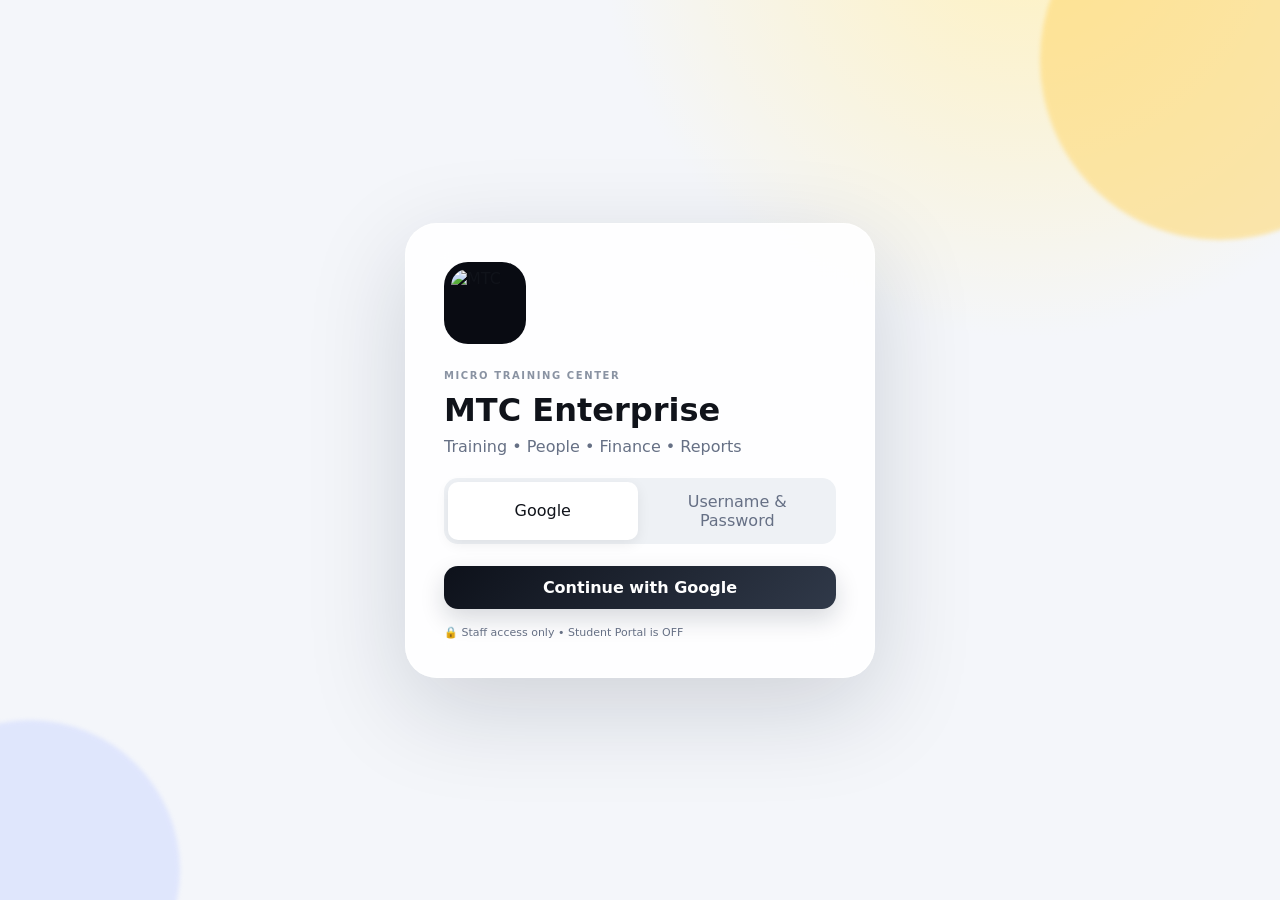
==== index.html @ 4d5c3293 "Add files via upload" ====
<!doctype html><html lang="my"><head><meta charset="UTF-8"><meta name="viewport" content="width=device-width,initial-scale=1,viewport-fit=cover"><meta name="theme-color" content="#090b12"><meta name="description" content="MTC Enterprise management system"><title>MTC Enterprise</title><link rel="icon" href="assets/logo.svg"><link rel="stylesheet" href="styles.css"></head><body><div id="toast-root"></div><section id="auth" class="auth"><div class="auth-orb orb-a"></div><div class="auth-orb orb-b"></div><div class="auth-card"><div class="logo-shell"><img id="auth-logo" src="assets/logo.svg" alt="MTC"></div><span class="eyebrow">MICRO TRAINING CENTER</span><h1>MTC Enterprise</h1><p>Training • People • Finance • Reports</p><div class="tabs"><button data-tab="google" class="active">Google</button><button data-tab="password">Username & Password</button></div><div id="googlePanel"><button id="googleLogin" class="primary wide">Continue with Google</button></div><div id="passPanel" class="hide"><input id="username" autocomplete="username" placeholder="Username"><input id="password" autocomplete="current-password" type="password" placeholder="Password"><button id="passLogin" class="primary wide">Sign in</button></div><div class="secure-note">🔒 Staff access only • Student Portal is OFF</div></div></section><section id="app" class="hide"><aside><div class="brand"><img id="sideLogo" src="assets/logo.svg" alt="MTC"><div><b>MTC</b><small>Enterprise</small></div></div><nav id="nav"></nav><footer><span class="status-dot"></span><span>Cloud Firestore</span></footer></aside><main><header><button id="menu">☰</button><div><span class="eyebrow">MICRO TRAINING CENTER</span><h2 id="title">Dashboard</h2><small id="academy"></small></div><div class="head-actions"><button id="newStudent" class="primary">＋ New Student</button><div id="who"></div><button id="logout" class="icon-btn" title="Logout">↪</button></div></header><div id="view"></div></main></section><div id="modal"></div><script type="module" src="app.js"></script></body></html>
---- styles.css ----
:root{--bg:#f4f6fa;--surface:#fff;--ink:#10131a;--muted:#667085;--line:#e6e9ef;--dark:#090b12;--dark2:#121621;--accent:#ffb000;--green:#15803d;--red:#b91c1c;--yellow:#a16207;--shadow:0 20px 60px rgba(15,23,42,.08)}*{box-sizing:border-box}html{scroll-behavior:smooth}body{margin:0;font-family:Inter,"Noto Sans Myanmar",system-ui,-apple-system,BlinkMacSystemFont,"Segoe UI",sans-serif;color:var(--ink);background:radial-gradient(circle at 80% -10%,#fff1bd 0,transparent 30%),var(--bg)}button,input,select,textarea{font:inherit}button{cursor:pointer}input,select,textarea{width:100%;padding:13px 14px;border:1px solid var(--line);border-radius:14px;background:#fff;outline:none;transition:.2s}input:focus,select:focus,textarea:focus{border-color:#aab3c2;box-shadow:0 0 0 4px rgba(255,176,0,.12)}label{display:block;font-size:13px;font-weight:800;margin-bottom:12px}label input,label select,label textarea{margin-top:7px;font-weight:500}.hide{display:none!important}.auth{min-height:100vh;display:grid;place-items:center;padding:24px;position:relative;overflow:hidden}.auth-card{position:relative;z-index:2;width:min(470px,100%);padding:38px;border:1px solid rgba(255,255,255,.8);border-radius:32px;background:rgba(255,255,255,.88);backdrop-filter:blur(22px);box-shadow:0 30px 100px rgba(15,23,42,.16);animation:rise .7s ease}.logo-shell{width:82px;height:82px;border-radius:24px;padding:7px;background:#090b12;display:grid;place-items:center;margin-bottom:20px}.logo-shell img{width:100%;height:100%;object-fit:contain;border-radius:17px}.eyebrow{font-size:10px;letter-spacing:.16em;font-weight:900;color:#8a93a3}.auth-card h1{font-size:32px;margin:8px 0}.auth-card p{color:var(--muted);margin-top:0}.tabs{display:flex;gap:5px;padding:4px;background:#eef1f5;border-radius:14px;margin:22px 0}.tabs button{flex:1;border:0;background:transparent;padding:10px;border-radius:10px;color:#667085}.tabs .active{background:#fff;color:#10131a;box-shadow:0 4px 14px rgba(0,0,0,.07)}.auth input{margin:5px 0 10px}.primary,.soft,.ghost,.icon-btn{border:0;border-radius:14px;padding:12px 16px;font-weight:850;transition:.2s}.primary{color:#fff;background:linear-gradient(135deg,#0d111a,#303949);box-shadow:0 10px 25px rgba(15,23,42,.16)}.primary:hover{transform:translateY(-1px);box-shadow:0 14px 30px rgba(15,23,42,.2)}.soft{background:#eef1f5;color:#344054}.ghost{background:rgba(255,255,255,.1);color:#fff;border:1px solid rgba(255,255,255,.18)}.icon-btn{background:#fff;border:1px solid var(--line)}.wide{width:100%}.secure-note{font-size:11px;color:var(--muted);margin-top:17px}.auth-orb{position:absolute;border-radius:50%;filter:blur(2px);opacity:.55}.orb-a{width:360px;height:360px;background:#ffd76c;right:-120px;top:-120px}.orb-b{width:300px;height:300px;background:#cfd9ff;left:-120px;bottom:-120px}.toast{position:fixed;z-index:9999;right:18px;bottom:18px;padding:13px 17px;border-radius:14px;background:#111827;color:#fff;box-shadow:0 15px 40px rgba(0,0,0,.2);animation:rise .25s ease}.toast.ok{background:#166534}.toast.err{background:#991b1b}#app{min-height:100vh}aside{position:fixed;inset:0 auto 0 0;width:258px;background:linear-gradient(180deg,#080a10,#111620);color:#fff;padding:18px 12px;display:flex;flex-direction:column;z-index:20}.brand{display:grid;grid-template-columns:46px 1fr;gap:10px;align-items:center;padding:5px 10px 26px}.brand img{width:46px;height:46px;border-radius:13px;background:#fff}.brand b{font-size:19px}.brand small{display:block;color:#98a2b3;margin-top:2px}.nav{border:0;background:transparent;color:#aeb7c6;width:100%;text-align:left;padding:12px 14px;border-radius:13px;margin:2px 0;display:flex;gap:12px;align-items:center}.nav:hover,.nav.active{background:#1a2130;color:#fff}.nav.active{box-shadow:inset 3px 0 var(--accent)}.nav-ico{width:20px;text-align:center}.status-dot{display:inline-block;width:8px;height:8px;background:#22c55e;border-radius:50%;margin-right:7px}aside footer{margin-top:auto;color:#8791a2;font-size:12px;padding:12px 8px}main{margin-left:258px}main>header{height:82px;background:rgba(255,255,255,.82);backdrop-filter:blur(18px);border-bottom:1px solid var(--line);display:flex;align-items:center;justify-content:space-between;padding:12px 30px;position:sticky;top:0;z-index:10}header h2{margin:4px 0 0;font-size:21px}header small{color:var(--muted)}.head-actions{display:flex;align-items:center;gap:10px}.head-actions #who{display:grid;text-align:right;line-height:1.1}.who-name{font-weight:850}.head-actions #who small{font-size:10px;margin-top:4px}.content,.dashboard-wrap{padding:28px;max-width:1500px;margin:auto}.page-title{display:flex;align-items:flex-end;justify-content:space-between;gap:20px;margin-bottom:20px}.page-title h1{margin:5px 0;font-size:28px}.page-title p{margin:0;color:var(--muted);max-width:800px}.hero{margin-bottom:20px;border-radius:30px;padding:32px;background:linear-gradient(135deg,#0b0f18,#29344a);color:#fff;display:flex;justify-content:space-between;align-items:center;overflow:hidden;position:relative;box-shadow:var(--shadow)}.hero:after{content:"";position:absolute;width:280px;height:280px;border:1px solid rgba(255,255,255,.08);border-radius:50%;right:70px;top:-120px}.hero h1{font-size:34px;margin:10px 0 5px;position:relative;z-index:1}.hero p{color:#c9d1df;max-width:720px}.hero-actions{display:flex;gap:9px;margin-top:20px}.hero-mark{font-size:100px;font-weight:950;letter-spacing:-.08em;opacity:.08;position:relative;z-index:1}.stats{display:grid;grid-template-columns:repeat(4,1fr);gap:15px;margin-bottom:20px}.stats.compact{grid-template-columns:repeat(3,1fr)}.stat{background:var(--surface);border:1px solid var(--line);border-radius:20px;padding:18px;box-shadow:0 8px 30px rgba(15,23,42,.035);position:relative}.stat-icon{position:absolute;right:17px;top:15px;font-size:20px;opacity:.4}.stat small,.stat em{display:block;color:var(--muted);font-size:11px;font-style:normal}.stat strong{display:block;font-size:22px;margin:6px 0}.grid2{display:grid;grid-template-columns:1.25fr 1fr;gap:18px}.panel{background:var(--surface);border:1px solid var(--line);border-radius:22px;padding:21px;margin-bottom:18px;box-shadow:0 8px 30px rgba(15,23,42,.035)}.panel h2{margin:6px 0 16px;font-size:19px}.panel-head,.report-head{display:flex;align-items:center;justify-content:space-between;gap:15px}.quick{display:grid;grid-template-columns:1fr 1fr;gap:11px}.quick button{border:1px solid var(--line);background:#f8fafc;border-radius:17px;text-align:left;padding:18px;display:grid;gap:5px;transition:.2s}.quick button:hover{transform:translateY(-2px);box-shadow:0 12px 30px rgba(15,23,42,.07);background:#fff}.quick button span{font-size:10px;color:#98a2b3}.quick small,.muted{color:var(--muted)}.finance-mini{display:grid;grid-template-columns:repeat(3,1fr);gap:10px}.finance-mini>div{padding:14px;background:#f7f8fb;border-radius:16px}.finance-mini small,.finance-mini b{display:block}.finance-mini small{color:var(--muted);font-size:11px}.finance-mini b{margin-top:4px}.toolbar{display:flex;align-items:center;justify-content:space-between;gap:12px;margin-bottom:18px}.toolbar input{max-width:390px}.table{overflow:auto}.table table{width:100%;border-collapse:collapse;min-width:820px}.table th,.table td{text-align:left;padding:13px;border-bottom:1px solid var(--line);font-size:13px;vertical-align:middle}.table th{color:#7b8494;font-size:10px;text-transform:uppercase;letter-spacing:.08em}.code{font-family:ui-monospace,SFMono-Regular,Menlo,monospace;background:#f1f3f7;padding:5px 8px;border-radius:8px;font-weight:850}.pill{display:inline-flex;align-items:center;border-radius:999px;padding:5px 9px;background:#eef1f5;color:#475467;font-size:10px;font-weight:850}.pill.green{background:#dcfce7;color:#166534}.pill.red{background:#fee2e2;color:#991b1b}.pill.yellow{background:#fef3c7;color:#92400e}.cards{display:grid;grid-template-columns:repeat(3,1fr);gap:15px}.course,.staff-card,.schedule-card{background:#fff;border:1px solid var(--line);border-radius:21px;padding:19px;box-shadow:0 8px 30px rgba(15,23,42,.035)}.course-top,.schedule-row{display:flex;justify-content:space-between;gap:8px}.course h2,.staff-card h2{margin:20px 0 8px;font-size:19px}.course p{color:var(--muted);min-height:46px}.course-meta{display:flex;justify-content:space-between;align-items:center;border-top:1px solid var(--line);padding-top:13px}.course-meta span{color:var(--muted);font-size:12px}.schedule-grid{display:grid;grid-template-columns:repeat(2,1fr);gap:15px}.schedule-card{display:flex;gap:15px;align-items:center}.teacher-photo{width:70px;height:70px;border-radius:20px;background:#eef2f7;display:grid;place-items:center;font-weight:950;font-size:25px;overflow:hidden;flex:none}.teacher-photo img{width:100%;height:100%;object-fit:cover}.schedule-main{min-width:0;flex:1}.schedule-main h2{margin:9px 0 4px;font-size:18px}.course-label{margin:0 0 9px;color:#7b8494}.teacher-line{display:flex;gap:7px;flex-wrap:wrap;font-size:12px}.att{display:flex;justify-content:space-between;align-items:center;padding:13px 0;border-bottom:1px solid var(--line)}.att small{display:block;color:var(--muted);margin-top:3px}.toggle.ok{background:#dcfce7;color:#166534}.staff-card{text-align:center}.staff-card .teacher-photo{margin:auto}.staff-card p{color:var(--muted)}.chips{display:flex;gap:5px;flex-wrap:wrap;justify-content:center}.chips span{font-size:9px;background:#f0f2f6;border-radius:999px;padding:5px 8px;color:#667085}.report-filters{display:grid;grid-template-columns:1fr 1fr 1fr auto;gap:12px;align-items:end}.report-head{margin-bottom:15px}.formgrid{display:grid;grid-template-columns:1fr 1fr;gap:12px}.formgrid label:last-child:nth-child(odd){grid-column:1/-1}.codebox{padding:15px;background:#fff7d6;border:1px solid #f9df7b;border-radius:15px;margin-top:8px}.codebox span,.codebox strong{display:block}.codebox span{font-size:10px;font-weight:900;color:#8a6500;letter-spacing:.1em}.codebox strong{margin-top:5px;font-family:ui-monospace,monospace}.bulk{max-height:390px;overflow:auto;border:1px solid var(--line);border-radius:14px}.bulk label{display:flex;gap:10px;padding:11px;margin:0;border-bottom:1px solid var(--line)}.bulk input{width:auto}.bulk small{display:block;color:var(--muted);font-weight:500;margin-top:2px}.back{position:fixed;inset:0;background:rgba(2,6,23,.55);backdrop-filter:blur(7px);display:grid;place-items:center;padding:18px;z-index:100}.modal{width:min(760px,100%);max-height:90vh;overflow:auto;background:#fff;border-radius:24px;box-shadow:0 30px 100px rgba(0,0,0,.25);animation:rise .25s ease}.modal>header,.modal>footer{display:flex;align-items:center;justify-content:space-between;padding:18px 21px;border-bottom:1px solid var(--line)}.modal>header h2{margin:4px 0 0}.close{border:0;background:#eef1f5;border-radius:10px;width:36px;height:36px;font-size:22px}.modal-body{padding:21px}.modal>footer{border-top:1px solid var(--line);border-bottom:0;justify-content:flex-end;gap:8px}.preview{height:130px;border:1px dashed #cbd5e1;border-radius:16px;display:grid;place-items:center;margin:10px 0;background:#fafbfc}.preview img{max-width:240px;max-height:105px}.switch{display:flex;align-items:center;gap:10px;padding:13px;background:#f8fafc;border-radius:14px}.switch input{width:auto}.migration-row{display:flex;gap:10px}.migration-row input{max-width:500px}.empty{text-align:center;padding:38px;color:var(--muted);display:grid;place-items:center;gap:6px}.empty div{font-size:30px;opacity:.35}.empty small{font-size:11px}.hr{border:0;border-top:1px solid var(--line);margin:18px 0}hr{border:0;border-top:1px solid var(--line);margin:18px 0}@keyframes rise{from{opacity:0;transform:translateY(10px)}to{opacity:1;transform:none}}@media(max-width:1100px){.stats{grid-template-columns:1fr 1fr}.cards,.schedule-grid{grid-template-columns:1fr 1fr}.grid2{grid-template-columns:1fr}}@media(max-width:720px){aside{transform:translateX(-105%);transition:.25s;box-shadow:20px 0 50px rgba(0,0,0,.25)}aside.open{transform:none}main{margin-left:0}main>header{padding:12px 15px;height:74px}.content,.dashboard-wrap{padding:18px}.page-title{align-items:stretch;flex-direction:column}.page-title h1{font-size:24px}.hero{padding:25px;border-radius:24px}.hero h1{font-size:27px}.hero-mark{display:none}.hero-actions{flex-wrap:wrap}.stats,.stats.compact,.cards,.schedule-grid,.grid2,.quick,.formgrid,.report-filters{grid-template-columns:1fr}.stats{margin-bottom:15px}.head-actions .primary{display:none}.toolbar{flex-direction:column;align-items:stretch}.toolbar input{max-width:none}.migration-row{flex-direction:column}.migration-row input{max-width:none}.table table{min-width:720px}.auth-card{padding:29px 22px}#menu{display:block}.head-actions #who{display:none}}@media(min-width:721px){#menu{display:none}}
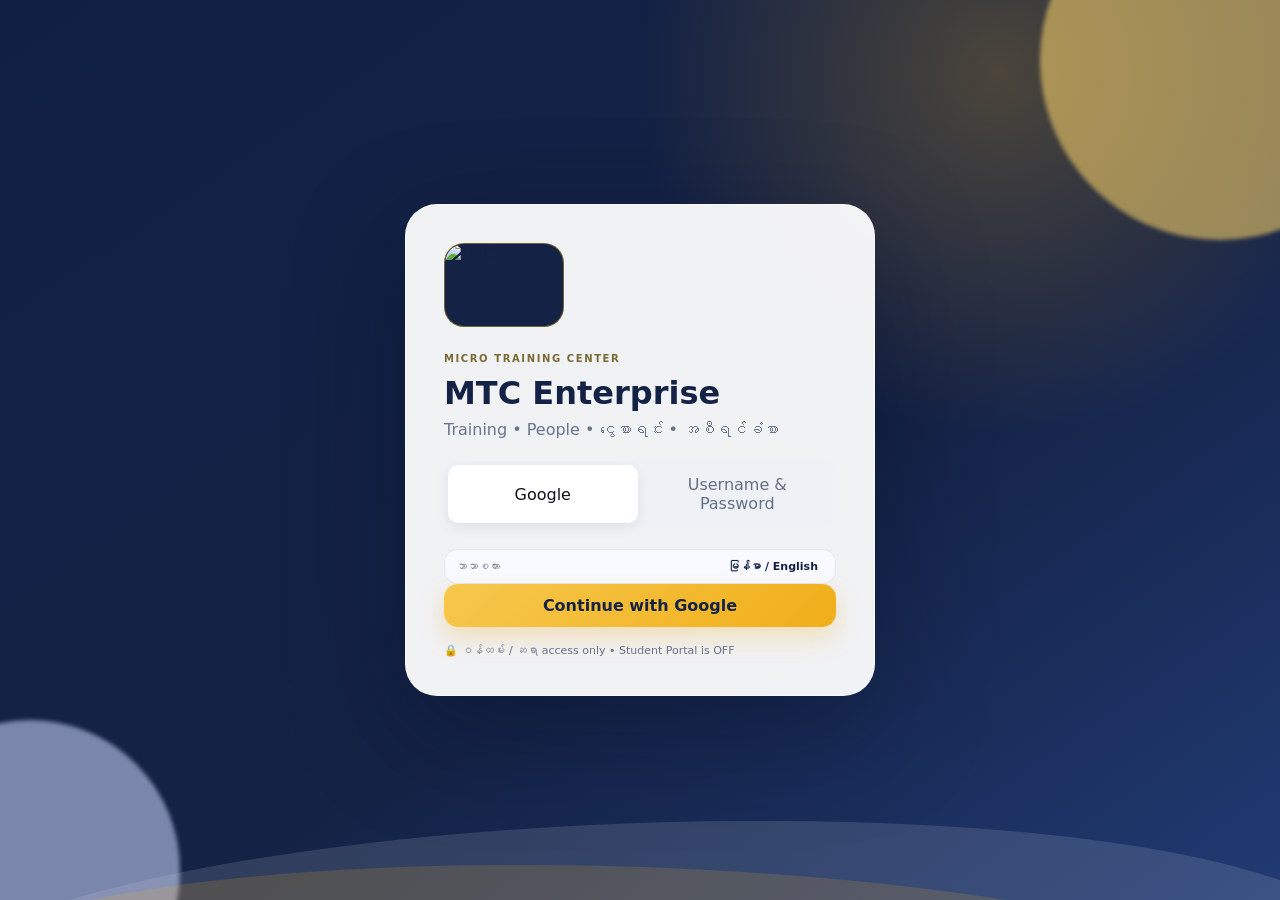
==== commit d3dae0e7: "Add files via upload" ====
--- a/index.html
+++ b/index.html
@@ -1 +1 @@
-<!doctype html><html lang="my"><head><meta charset="UTF-8"><meta name="viewport" content="width=device-width,initial-scale=1,viewport-fit=cover"><meta name="theme-color" content="#090b12"><meta name="description" content="MTC Enterprise management system"><title>MTC Enterprise</title><link rel="icon" href="assets/logo.svg"><link rel="stylesheet" href="styles.css"></head><body><div id="toast-root"></div><section id="auth" class="auth"><div class="auth-orb orb-a"></div><div class="auth-orb orb-b"></div><div class="auth-card"><div class="logo-shell"><img id="auth-logo" src="assets/logo.svg" alt="MTC"></div><span class="eyebrow">MICRO TRAINING CENTER</span><h1>MTC Enterprise</h1><p>Training • People • Finance • Reports</p><div class="tabs"><button data-tab="google" class="active">Google</button><button data-tab="password">Username & Password</button></div><div id="googlePanel"><button id="googleLogin" class="primary wide">Continue with Google</button></div><div id="passPanel" class="hide"><input id="username" autocomplete="username" placeholder="Username"><input id="password" autocomplete="current-password" type="password" placeholder="Password"><button id="passLogin" class="primary wide">Sign in</button></div><div class="secure-note">🔒 Staff access only • Student Portal is OFF</div></div></section><section id="app" class="hide"><aside><div class="brand"><img id="sideLogo" src="assets/logo.svg" alt="MTC"><div><b>MTC</b><small>Enterprise</small></div></div><nav id="nav"></nav><footer><span class="status-dot"></span><span>Cloud Firestore</span></footer></aside><main><header><button id="menu">☰</button><div><span class="eyebrow">MICRO TRAINING CENTER</span><h2 id="title">Dashboard</h2><small id="academy"></small></div><div class="head-actions"><button id="newStudent" class="primary">＋ New Student</button><div id="who"></div><button id="logout" class="icon-btn" title="Logout">↪</button></div></header><div id="view"></div></main></section><div id="modal"></div><script type="module" src="app.js"></script></body></html>
+<!doctype html><html lang="my"><head><meta charset="UTF-8"><meta name="viewport" content="width=device-width,initial-scale=1,viewport-fit=cover"><meta name="theme-color" content="#090b12"><meta name="description" content="MTC Enterprise management system"><title>MTC Enterprise</title><link rel="icon" href="assets/micro-logo.jpg"><link rel="stylesheet" href="styles.css"></head><body><div id="toast-root"></div><section id="auth" class="auth"><div class="auth-orb orb-a"></div><div class="auth-orb orb-b"></div><div class="auth-card"><div class="logo-shell"><img id="auth-logo" src="assets/micro-logo.jpg" alt="MTC"></div><span class="eyebrow">MICRO TRAINING CENTER</span><h1>MTC Enterprise</h1><p>Training • People • Finance • Reports</p><div class="tabs"><button data-tab="google" class="active">Google</button><button data-tab="password">Username & Password</button></div><div class="auth-language"><span>Language</span><button id="authLangToggle" type="button">မြန်မာ / English</button></div><div id="googlePanel"><button id="googleLogin" class="primary wide">Continue with Google</button></div><div id="passPanel" class="hide"><input id="username" autocomplete="username" placeholder="Username"><input id="password" autocomplete="current-password" type="password" placeholder="Password"><button id="passLogin" class="primary wide">Sign in</button></div><div class="secure-note">🔒 Staff access only • Student Portal is OFF</div></div></section><section id="app" class="hide"><aside><div class="brand"><img id="sideLogo" src="assets/micro-logo.jpg" alt="MTC"><div><b>MTC</b><small>Enterprise</small></div></div><nav id="nav"></nav><footer><span class="status-dot"></span><span>Cloud Firestore</span></footer></aside><main><header><button id="menu">☰</button><div><span class="eyebrow">MICRO TRAINING CENTER</span><h2 id="title">Dashboard</h2><small id="academy"></small></div><div class="head-actions"><button id="langToggle" class="lang-toggle" type="button" title="Change language">MY</button><button id="newStudent" class="primary">＋ New Student</button><div id="who"></div><button id="logout" class="icon-btn" title="Logout">↪</button></div></header><div id="view"></div></main></section><div id="modal"></div><script type="module" src="app.js"></script><script src="lang.js"></script></body></html>
--- a/styles.css
+++ b/styles.css
@@ -1 +1,49 @@
 :root{--bg:#f4f6fa;--surface:#fff;--ink:#10131a;--muted:#667085;--line:#e6e9ef;--dark:#090b12;--dark2:#121621;--accent:#ffb000;--green:#15803d;--red:#b91c1c;--yellow:#a16207;--shadow:0 20px 60px rgba(15,23,42,.08)}*{box-sizing:border-box}html{scroll-behavior:smooth}body{margin:0;font-family:Inter,"Noto Sans Myanmar",system-ui,-apple-system,BlinkMacSystemFont,"Segoe UI",sans-serif;color:var(--ink);background:radial-gradient(circle at 80% -10%,#fff1bd 0,transparent 30%),var(--bg)}button,input,select,textarea{font:inherit}button{cursor:pointer}input,select,textarea{width:100%;padding:13px 14px;border:1px solid var(--line);border-radius:14px;background:#fff;outline:none;transition:.2s}input:focus,select:focus,textarea:focus{border-color:#aab3c2;box-shadow:0 0 0 4px rgba(255,176,0,.12)}label{display:block;font-size:13px;font-weight:800;margin-bottom:12px}label input,label select,label textarea{margin-top:7px;font-weight:500}.hide{display:none!important}.auth{min-height:100vh;display:grid;place-items:center;padding:24px;position:relative;overflow:hidden}.auth-card{position:relative;z-index:2;width:min(470px,100%);padding:38px;border:1px solid rgba(255,255,255,.8);border-radius:32px;background:rgba(255,255,255,.88);backdrop-filter:blur(22px);box-shadow:0 30px 100px rgba(15,23,42,.16);animation:rise .7s ease}.logo-shell{width:82px;height:82px;border-radius:24px;padding:7px;background:#090b12;display:grid;place-items:center;margin-bottom:20px}.logo-shell img{width:100%;height:100%;object-fit:contain;border-radius:17px}.eyebrow{font-size:10px;letter-spacing:.16em;font-weight:900;color:#8a93a3}.auth-card h1{font-size:32px;margin:8px 0}.auth-card p{color:var(--muted);margin-top:0}.tabs{display:flex;gap:5px;padding:4px;background:#eef1f5;border-radius:14px;margin:22px 0}.tabs button{flex:1;border:0;background:transparent;padding:10px;border-radius:10px;color:#667085}.tabs .active{background:#fff;color:#10131a;box-shadow:0 4px 14px rgba(0,0,0,.07)}.auth input{margin:5px 0 10px}.primary,.soft,.ghost,.icon-btn{border:0;border-radius:14px;padding:12px 16px;font-weight:850;transition:.2s}.primary{color:#fff;background:linear-gradient(135deg,#0d111a,#303949);box-shadow:0 10px 25px rgba(15,23,42,.16)}.primary:hover{transform:translateY(-1px);box-shadow:0 14px 30px rgba(15,23,42,.2)}.soft{background:#eef1f5;color:#344054}.ghost{background:rgba(255,255,255,.1);color:#fff;border:1px solid rgba(255,255,255,.18)}.icon-btn{background:#fff;border:1px solid var(--line)}.wide{width:100%}.secure-note{font-size:11px;color:var(--muted);margin-top:17px}.auth-orb{position:absolute;border-radius:50%;filter:blur(2px);opacity:.55}.orb-a{width:360px;height:360px;background:#ffd76c;right:-120px;top:-120px}.orb-b{width:300px;height:300px;background:#cfd9ff;left:-120px;bottom:-120px}.toast{position:fixed;z-index:9999;right:18px;bottom:18px;padding:13px 17px;border-radius:14px;background:#111827;color:#fff;box-shadow:0 15px 40px rgba(0,0,0,.2);animation:rise .25s ease}.toast.ok{background:#166534}.toast.err{background:#991b1b}#app{min-height:100vh}aside{position:fixed;inset:0 auto 0 0;width:258px;background:linear-gradient(180deg,#080a10,#111620);color:#fff;padding:18px 12px;display:flex;flex-direction:column;z-index:20}.brand{display:grid;grid-template-columns:46px 1fr;gap:10px;align-items:center;padding:5px 10px 26px}.brand img{width:46px;height:46px;border-radius:13px;background:#fff}.brand b{font-size:19px}.brand small{display:block;color:#98a2b3;margin-top:2px}.nav{border:0;background:transparent;color:#aeb7c6;width:100%;text-align:left;padding:12px 14px;border-radius:13px;margin:2px 0;display:flex;gap:12px;align-items:center}.nav:hover,.nav.active{background:#1a2130;color:#fff}.nav.active{box-shadow:inset 3px 0 var(--accent)}.nav-ico{width:20px;text-align:center}.status-dot{display:inline-block;width:8px;height:8px;background:#22c55e;border-radius:50%;margin-right:7px}aside footer{margin-top:auto;color:#8791a2;font-size:12px;padding:12px 8px}main{margin-left:258px}main>header{height:82px;background:rgba(255,255,255,.82);backdrop-filter:blur(18px);border-bottom:1px solid var(--line);display:flex;align-items:center;justify-content:space-between;padding:12px 30px;position:sticky;top:0;z-index:10}header h2{margin:4px 0 0;font-size:21px}header small{color:var(--muted)}.head-actions{display:flex;align-items:center;gap:10px}.head-actions #who{display:grid;text-align:right;line-height:1.1}.who-name{font-weight:850}.head-actions #who small{font-size:10px;margin-top:4px}.content,.dashboard-wrap{padding:28px;max-width:1500px;margin:auto}.page-title{display:flex;align-items:flex-end;justify-content:space-between;gap:20px;margin-bottom:20px}.page-title h1{margin:5px 0;font-size:28px}.page-title p{margin:0;color:var(--muted);max-width:800px}.hero{margin-bottom:20px;border-radius:30px;padding:32px;background:linear-gradient(135deg,#0b0f18,#29344a);color:#fff;display:flex;justify-content:space-between;align-items:center;overflow:hidden;position:relative;box-shadow:var(--shadow)}.hero:after{content:"";position:absolute;width:280px;height:280px;border:1px solid rgba(255,255,255,.08);border-radius:50%;right:70px;top:-120px}.hero h1{font-size:34px;margin:10px 0 5px;position:relative;z-index:1}.hero p{color:#c9d1df;max-width:720px}.hero-actions{display:flex;gap:9px;margin-top:20px}.hero-mark{font-size:100px;font-weight:950;letter-spacing:-.08em;opacity:.08;position:relative;z-index:1}.stats{display:grid;grid-template-columns:repeat(4,1fr);gap:15px;margin-bottom:20px}.stats.compact{grid-template-columns:repeat(3,1fr)}.stat{background:var(--surface);border:1px solid var(--line);border-radius:20px;padding:18px;box-shadow:0 8px 30px rgba(15,23,42,.035);position:relative}.stat-icon{position:absolute;right:17px;top:15px;font-size:20px;opacity:.4}.stat small,.stat em{display:block;color:var(--muted);font-size:11px;font-style:normal}.stat strong{display:block;font-size:22px;margin:6px 0}.grid2{display:grid;grid-template-columns:1.25fr 1fr;gap:18px}.panel{background:var(--surface);border:1px solid var(--line);border-radius:22px;padding:21px;margin-bottom:18px;box-shadow:0 8px 30px rgba(15,23,42,.035)}.panel h2{margin:6px 0 16px;font-size:19px}.panel-head,.report-head{display:flex;align-items:center;justify-content:space-between;gap:15px}.quick{display:grid;grid-template-columns:1fr 1fr;gap:11px}.quick button{border:1px solid var(--line);background:#f8fafc;border-radius:17px;text-align:left;padding:18px;display:grid;gap:5px;transition:.2s}.quick button:hover{transform:translateY(-2px);box-shadow:0 12px 30px rgba(15,23,42,.07);background:#fff}.quick button span{font-size:10px;color:#98a2b3}.quick small,.muted{color:var(--muted)}.finance-mini{display:grid;grid-template-columns:repeat(3,1fr);gap:10px}.finance-mini>div{padding:14px;background:#f7f8fb;border-radius:16px}.finance-mini small,.finance-mini b{display:block}.finance-mini small{color:var(--muted);font-size:11px}.finance-mini b{margin-top:4px}.toolbar{display:flex;align-items:center;justify-content:space-between;gap:12px;margin-bottom:18px}.toolbar input{max-width:390px}.table{overflow:auto}.table table{width:100%;border-collapse:collapse;min-width:820px}.table th,.table td{text-align:left;padding:13px;border-bottom:1px solid var(--line);font-size:13px;vertical-align:middle}.table th{color:#7b8494;font-size:10px;text-transform:uppercase;letter-spacing:.08em}.code{font-family:ui-monospace,SFMono-Regular,Menlo,monospace;background:#f1f3f7;padding:5px 8px;border-radius:8px;font-weight:850}.pill{display:inline-flex;align-items:center;border-radius:999px;padding:5px 9px;background:#eef1f5;color:#475467;font-size:10px;font-weight:850}.pill.green{background:#dcfce7;color:#166534}.pill.red{background:#fee2e2;color:#991b1b}.pill.yellow{background:#fef3c7;color:#92400e}.cards{display:grid;grid-template-columns:repeat(3,1fr);gap:15px}.course,.staff-card,.schedule-card{background:#fff;border:1px solid var(--line);border-radius:21px;padding:19px;box-shadow:0 8px 30px rgba(15,23,42,.035)}.course-top,.schedule-row{display:flex;justify-content:space-between;gap:8px}.course h2,.staff-card h2{margin:20px 0 8px;font-size:19px}.course p{color:var(--muted);min-height:46px}.course-meta{display:flex;justify-content:space-between;align-items:center;border-top:1px solid var(--line);padding-top:13px}.course-meta span{color:var(--muted);font-size:12px}.schedule-grid{display:grid;grid-template-columns:repeat(2,1fr);gap:15px}.schedule-card{display:flex;gap:15px;align-items:center}.teacher-photo{width:70px;height:70px;border-radius:20px;background:#eef2f7;display:grid;place-items:center;font-weight:950;font-size:25px;overflow:hidden;flex:none}.teacher-photo img{width:100%;height:100%;object-fit:cover}.schedule-main{min-width:0;flex:1}.schedule-main h2{margin:9px 0 4px;font-size:18px}.course-label{margin:0 0 9px;color:#7b8494}.teacher-line{display:flex;gap:7px;flex-wrap:wrap;font-size:12px}.att{display:flex;justify-content:space-between;align-items:center;padding:13px 0;border-bottom:1px solid var(--line)}.att small{display:block;color:var(--muted);margin-top:3px}.toggle.ok{background:#dcfce7;color:#166534}.staff-card{text-align:center}.staff-card .teacher-photo{margin:auto}.staff-card p{color:var(--muted)}.chips{display:flex;gap:5px;flex-wrap:wrap;justify-content:center}.chips span{font-size:9px;background:#f0f2f6;border-radius:999px;padding:5px 8px;color:#667085}.report-filters{display:grid;grid-template-columns:1fr 1fr 1fr auto;gap:12px;align-items:end}.report-head{margin-bottom:15px}.formgrid{display:grid;grid-template-columns:1fr 1fr;gap:12px}.formgrid label:last-child:nth-child(odd){grid-column:1/-1}.codebox{padding:15px;background:#fff7d6;border:1px solid #f9df7b;border-radius:15px;margin-top:8px}.codebox span,.codebox strong{display:block}.codebox span{font-size:10px;font-weight:900;color:#8a6500;letter-spacing:.1em}.codebox strong{margin-top:5px;font-family:ui-monospace,monospace}.bulk{max-height:390px;overflow:auto;border:1px solid var(--line);border-radius:14px}.bulk label{display:flex;gap:10px;padding:11px;margin:0;border-bottom:1px solid var(--line)}.bulk input{width:auto}.bulk small{display:block;color:var(--muted);font-weight:500;margin-top:2px}.back{position:fixed;inset:0;background:rgba(2,6,23,.55);backdrop-filter:blur(7px);display:grid;place-items:center;padding:18px;z-index:100}.modal{width:min(760px,100%);max-height:90vh;overflow:auto;background:#fff;border-radius:24px;box-shadow:0 30px 100px rgba(0,0,0,.25);animation:rise .25s ease}.modal>header,.modal>footer{display:flex;align-items:center;justify-content:space-between;padding:18px 21px;border-bottom:1px solid var(--line)}.modal>header h2{margin:4px 0 0}.close{border:0;background:#eef1f5;border-radius:10px;width:36px;height:36px;font-size:22px}.modal-body{padding:21px}.modal>footer{border-top:1px solid var(--line);border-bottom:0;justify-content:flex-end;gap:8px}.preview{height:130px;border:1px dashed #cbd5e1;border-radius:16px;display:grid;place-items:center;margin:10px 0;background:#fafbfc}.preview img{max-width:240px;max-height:105px}.switch{display:flex;align-items:center;gap:10px;padding:13px;background:#f8fafc;border-radius:14px}.switch input{width:auto}.migration-row{display:flex;gap:10px}.migration-row input{max-width:500px}.empty{text-align:center;padding:38px;color:var(--muted);display:grid;place-items:center;gap:6px}.empty div{font-size:30px;opacity:.35}.empty small{font-size:11px}.hr{border:0;border-top:1px solid var(--line);margin:18px 0}hr{border:0;border-top:1px solid var(--line);margin:18px 0}@keyframes rise{from{opacity:0;transform:translateY(10px)}to{opacity:1;transform:none}}@media(max-width:1100px){.stats{grid-template-columns:1fr 1fr}.cards,.schedule-grid{grid-template-columns:1fr 1fr}.grid2{grid-template-columns:1fr}}@media(max-width:720px){aside{transform:translateX(-105%);transition:.25s;box-shadow:20px 0 50px rgba(0,0,0,.25)}aside.open{transform:none}main{margin-left:0}main>header{padding:12px 15px;height:74px}.content,.dashboard-wrap{padding:18px}.page-title{align-items:stretch;flex-direction:column}.page-title h1{font-size:24px}.hero{padding:25px;border-radius:24px}.hero h1{font-size:27px}.hero-mark{display:none}.hero-actions{flex-wrap:wrap}.stats,.stats.compact,.cards,.schedule-grid,.grid2,.quick,.formgrid,.report-filters{grid-template-columns:1fr}.stats{margin-bottom:15px}.head-actions .primary{display:none}.toolbar{flex-direction:column;align-items:stretch}.toolbar input{max-width:none}.migration-row{flex-direction:column}.migration-row input{max-width:none}.table table{min-width:720px}.auth-card{padding:29px 22px}#menu{display:block}.head-actions #who{display:none}}@media(min-width:721px){#menu{display:none}}
+
+/* MTC brand refresh — supplied Micro logo: navy + yellow + white */
+:root{--bg:#f5f8ff;--surface:#fff;--ink:#142245;--muted:#68758f;--line:#dfe6f2;--dark:#142245;--dark2:#1d3261;--accent:#f0ae19;--brand:#142245;--brand2:#203a72;--white:#fff;--shadow:0 22px 60px rgba(20,34,69,.10)}
+body{background:linear-gradient(180deg,#f7f9ff 0%,#eef3fb 100%)}
+.auth{background:radial-gradient(circle at 80% 5%,rgba(240,174,25,.24),transparent 28%),linear-gradient(145deg,#102044 0%,#142245 58%,#203a72 100%)}
+.auth:before,.auth:after{content:"";position:absolute;left:-5%;right:-5%;height:150px;bottom:-55px;border-radius:50% 50% 0 0/100% 100% 0 0;background:rgba(255,255,255,.10);transform:rotate(-2deg)}
+.auth:after{bottom:-105px;background:rgba(240,174,25,.16);transform:rotate(2deg)}
+.auth-card{border-color:rgba(255,255,255,.45);background:rgba(255,255,255,.94);box-shadow:0 35px 110px rgba(3,12,34,.34)}
+.logo-shell{width:118px;height:88px;border-radius:22px;padding:0;background:#142245;overflow:hidden;border:1px solid rgba(240,174,25,.45)}
+.logo-shell img{object-fit:cover;border-radius:0}
+.primary{color:#142245;background:linear-gradient(135deg,#f7c84d,#f0ae19);box-shadow:0 10px 25px rgba(240,174,25,.28)}
+.primary:hover{box-shadow:0 14px 32px rgba(240,174,25,.34)}
+.ghost{border-color:rgba(240,174,25,.42)}
+aside{background:linear-gradient(180deg,#101d3b 0%,#142245 56%,#0d1832 100%);box-shadow:10px 0 45px rgba(20,34,69,.10)}
+.brand{padding-bottom:22px}.brand img{width:54px;height:54px;border-radius:14px;object-fit:cover;background:#142245;border:1px solid rgba(240,174,25,.35)}
+.nav:hover,.nav.active{background:rgba(255,255,255,.10);color:#fff}.nav.active{box-shadow:inset 3px 0 var(--accent)}
+main>header{background:rgba(255,255,255,.90);border-bottom-color:#d9e1ef}
+.hero{background:linear-gradient(135deg,#142245 0%,#203a72 62%,#1b315f 100%);box-shadow:0 25px 65px rgba(20,34,69,.16)}
+.hero:before,.hero:after{content:"";position:absolute;left:-8%;right:-8%;height:95px;bottom:-50px;border-radius:50%;background:rgba(255,255,255,.10);transform:rotate(-2deg)}
+.hero:after{bottom:-75px;background:rgba(240,174,25,.16);transform:rotate(2deg)}
+.hero-mark{color:#f0ae19}.panel,.stat,.course,.staff-card,.schedule-card{box-shadow:0 12px 36px rgba(20,34,69,.055)}
+.page-title .eyebrow,.eyebrow{color:#7a6a34}
+.codebox{background:#fff8dd;border-color:#f0d37b}.codebox span{color:#8a6500}
+.lang-toggle{border:1px solid #d6deed;background:#fff;color:#142245;border-radius:12px;padding:9px 11px;font-weight:900;min-width:46px}.lang-toggle:hover{border-color:#f0ae19;box-shadow:0 0 0 4px rgba(240,174,25,.10)}
+.auth-language{display:flex;align-items:center;justify-content:space-between;margin-top:15px;padding:9px 11px;border:1px solid #e2e7f0;border-radius:13px;background:#f8faff;color:#667085;font-size:11px}.auth-language button{border:0;background:transparent;color:#142245;font-weight:900}
+@media(max-width:720px){.head-actions{gap:6px}.lang-toggle{padding:8px 9px}.logo-shell{width:108px;height:82px}}
+
+/* Micro brand system: navy + yellow + white + soft blue waves */
+:root{--brand-navy:#142245;--brand-blue:#203a72;--brand-yellow:#f0ae19;--brand-white:#fff;--brand-light:#f3f7ff}
+body{background:linear-gradient(180deg,#f8fbff 0%,#eef4ff 100%)}
+.auth{background:radial-gradient(circle at 78% 8%,rgba(240,174,25,.25),transparent 28%),linear-gradient(145deg,#102044 0%,#142245 58%,#203a72 100%)}
+.auth:before,.auth:after{content:"";position:absolute;left:-6%;right:-6%;height:145px;bottom:-68px;border-radius:50% 50% 0 0/100% 100% 0 0;background:rgba(255,255,255,.12);transform:rotate(-2deg)}
+.auth:after{bottom:-112px;background:rgba(240,174,25,.16);transform:rotate(2deg)}
+.logo-shell{width:120px;height:84px;border-radius:20px;padding:0;background:#142245;overflow:hidden;border:1px solid rgba(240,174,25,.45)}
+.logo-shell img{border-radius:19px}
+.primary{color:#142245;background:linear-gradient(135deg,#f7c84d,#f0ae19);box-shadow:0 10px 25px rgba(240,174,25,.28)}
+.primary:hover{box-shadow:0 14px 30px rgba(240,174,25,.36)}
+aside{background:linear-gradient(180deg,#101d3b 0%,#142245 56%,#0d1832 100%)}
+.brand img{background:#142245;border:1px solid rgba(240,174,25,.35)}
+.nav:hover,.nav.active{background:rgba(255,255,255,.09)}
+.nav.active{box-shadow:inset 3px 0 var(--brand-yellow)}
+.hero{background:linear-gradient(135deg,#142245 0%,#203a72 62%,#1b315f 100%);position:relative}
+.hero:before,.hero:after{content:"";position:absolute;left:-8%;right:-8%;height:95px;bottom:-50px;border-radius:50%;background:rgba(255,255,255,.10);transform:rotate(-2deg)}
+.hero:after{bottom:-75px;background:rgba(240,174,25,.16);transform:rotate(2deg)}
+.hero-mark{color:#f0ae19}
+.lang-toggle{border:1px solid #d6deed;background:#fff;color:#142245;border-radius:12px;padding:9px 11px;font-weight:900;min-width:46px}
+.lang-toggle:hover{border-color:#f0ae19;box-shadow:0 0 0 4px rgba(240,174,25,.10)}
+@media(max-width:720px){.logo-shell{width:108px;height:78px}.head-actions{gap:6px}.lang-toggle{padding:8px 9px}}
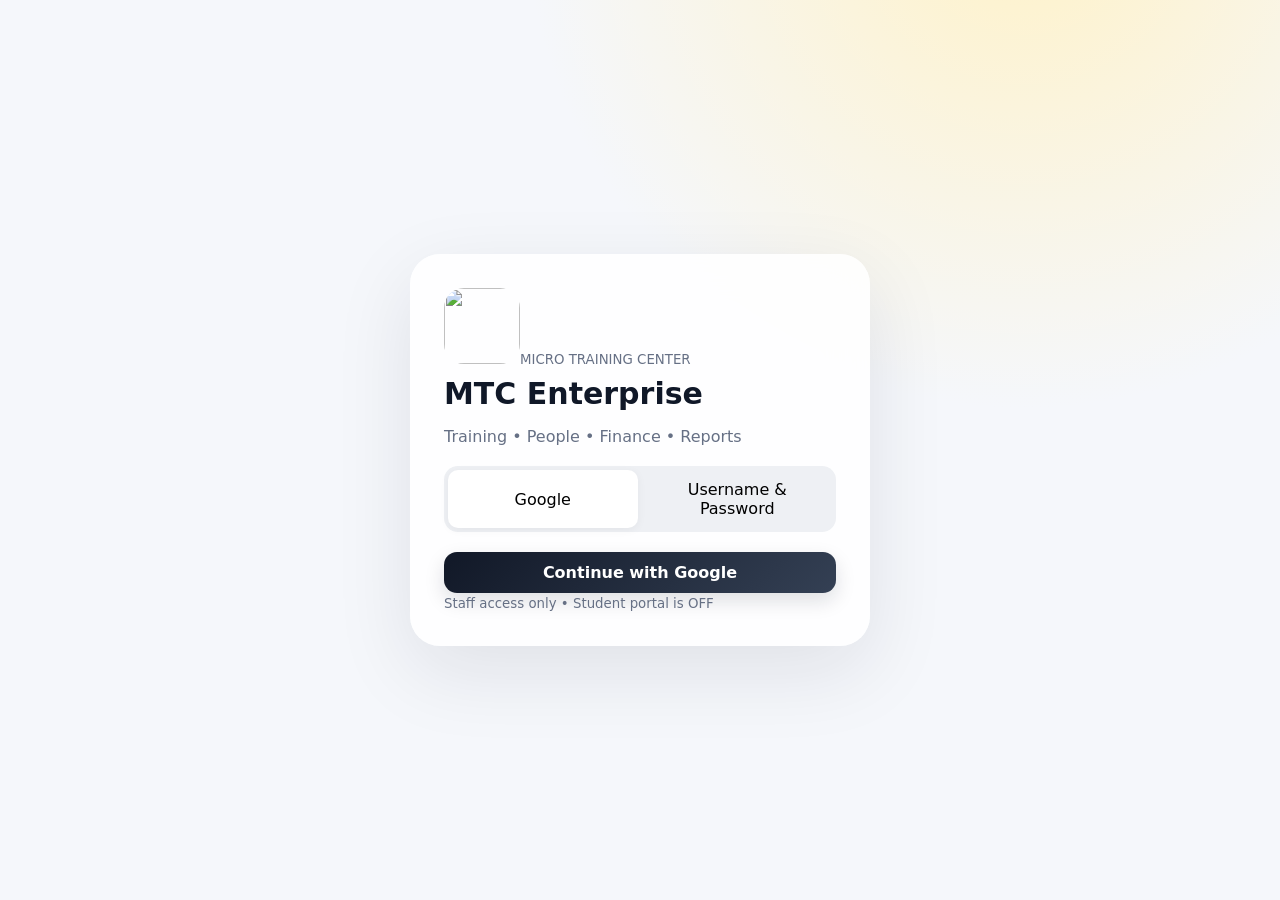
==== commit 20f944c1: "Add files via upload" ====
--- a/index.html
+++ b/index.html
@@ -1 +1 @@
-<!doctype html><html lang="my"><head><meta charset="UTF-8"><meta name="viewport" content="width=device-width,initial-scale=1,viewport-fit=cover"><meta name="theme-color" content="#090b12"><meta name="description" content="MTC Enterprise management system"><title>MTC Enterprise</title><link rel="icon" href="assets/micro-logo.jpg"><link rel="stylesheet" href="styles.css"></head><body><div id="toast-root"></div><section id="auth" class="auth"><div class="auth-orb orb-a"></div><div class="auth-orb orb-b"></div><div class="auth-card"><div class="logo-shell"><img id="auth-logo" src="assets/micro-logo.jpg" alt="MTC"></div><span class="eyebrow">MICRO TRAINING CENTER</span><h1>MTC Enterprise</h1><p>Training • People • Finance • Reports</p><div class="tabs"><button data-tab="google" class="active">Google</button><button data-tab="password">Username & Password</button></div><div class="auth-language"><span>Language</span><button id="authLangToggle" type="button">မြန်မာ / English</button></div><div id="googlePanel"><button id="googleLogin" class="primary wide">Continue with Google</button></div><div id="passPanel" class="hide"><input id="username" autocomplete="username" placeholder="Username"><input id="password" autocomplete="current-password" type="password" placeholder="Password"><button id="passLogin" class="primary wide">Sign in</button></div><div class="secure-note">🔒 Staff access only • Student Portal is OFF</div></div></section><section id="app" class="hide"><aside><div class="brand"><img id="sideLogo" src="assets/micro-logo.jpg" alt="MTC"><div><b>MTC</b><small>Enterprise</small></div></div><nav id="nav"></nav><footer><span class="status-dot"></span><span>Cloud Firestore</span></footer></aside><main><header><button id="menu">☰</button><div><span class="eyebrow">MICRO TRAINING CENTER</span><h2 id="title">Dashboard</h2><small id="academy"></small></div><div class="head-actions"><button id="langToggle" class="lang-toggle" type="button" title="Change language">MY</button><button id="newStudent" class="primary">＋ New Student</button><div id="who"></div><button id="logout" class="icon-btn" title="Logout">↪</button></div></header><div id="view"></div></main></section><div id="modal"></div><script type="module" src="app.js"></script><script src="lang.js"></script></body></html>
+<!doctype html><html lang="my"><head><meta charset="UTF-8"><meta name="viewport" content="width=device-width,initial-scale=1"><meta name="theme-color" content="#0b1020"><title>MTC Enterprise</title><link rel="icon" href="assets/logo.svg"><link rel="stylesheet" href="styles.css"></head><body><div id="toast-root"></div><section id="auth" class="auth"><div class="auth-card"><img id="auth-logo" src="assets/logo.svg"><small>MICRO TRAINING CENTER</small><h1>MTC Enterprise</h1><p>Training • People • Finance • Reports</p><div class="tabs"><button data-tab="google" class="active">Google</button><button data-tab="password">Username & Password</button></div><div id="googlePanel"><button id="googleLogin" class="primary wide">Continue with Google</button></div><div id="passPanel" class="hide"><input id="username" placeholder="Username"><input id="password" type="password" placeholder="Password"><button id="passLogin" class="primary wide">Sign in</button></div><small>Staff access only • Student portal is OFF</small></div></section><section id="app" class="hide"><aside><div class="brand"><img id="sideLogo" src="assets/logo.svg"><b>MTC</b><small>Enterprise</small></div><nav id="nav"></nav><footer><i id="dot"></i><span id="online">Cloud</span></footer></aside><main><header><button id="menu">☰</button><div><small>MICRO TRAINING CENTER</small><h2 id="title">Dashboard</h2></div><div class="head-actions"><button id="newStudent" class="primary">＋ New Student</button><span id="who"></span><button id="logout">↪</button></div></header><div id="view"></div></main></section><div id="modal"></div><script type="module" src="app.js"></script></body></html>
--- a/styles.css
+++ b/styles.css
@@ -1,49 +1,2 @@
-:root{--bg:#f4f6fa;--surface:#fff;--ink:#10131a;--muted:#667085;--line:#e6e9ef;--dark:#090b12;--dark2:#121621;--accent:#ffb000;--green:#15803d;--red:#b91c1c;--yellow:#a16207;--shadow:0 20px 60px rgba(15,23,42,.08)}*{box-sizing:border-box}html{scroll-behavior:smooth}body{margin:0;font-family:Inter,"Noto Sans Myanmar",system-ui,-apple-system,BlinkMacSystemFont,"Segoe UI",sans-serif;color:var(--ink);background:radial-gradient(circle at 80% -10%,#fff1bd 0,transparent 30%),var(--bg)}button,input,select,textarea{font:inherit}button{cursor:pointer}input,select,textarea{width:100%;padding:13px 14px;border:1px solid var(--line);border-radius:14px;background:#fff;outline:none;transition:.2s}input:focus,select:focus,textarea:focus{border-color:#aab3c2;box-shadow:0 0 0 4px rgba(255,176,0,.12)}label{display:block;font-size:13px;font-weight:800;margin-bottom:12px}label input,label select,label textarea{margin-top:7px;font-weight:500}.hide{display:none!important}.auth{min-height:100vh;display:grid;place-items:center;padding:24px;position:relative;overflow:hidden}.auth-card{position:relative;z-index:2;width:min(470px,100%);padding:38px;border:1px solid rgba(255,255,255,.8);border-radius:32px;background:rgba(255,255,255,.88);backdrop-filter:blur(22px);box-shadow:0 30px 100px rgba(15,23,42,.16);animation:rise .7s ease}.logo-shell{width:82px;height:82px;border-radius:24px;padding:7px;background:#090b12;display:grid;place-items:center;margin-bottom:20px}.logo-shell img{width:100%;height:100%;object-fit:contain;border-radius:17px}.eyebrow{font-size:10px;letter-spacing:.16em;font-weight:900;color:#8a93a3}.auth-card h1{font-size:32px;margin:8px 0}.auth-card p{color:var(--muted);margin-top:0}.tabs{display:flex;gap:5px;padding:4px;background:#eef1f5;border-radius:14px;margin:22px 0}.tabs button{flex:1;border:0;background:transparent;padding:10px;border-radius:10px;color:#667085}.tabs .active{background:#fff;color:#10131a;box-shadow:0 4px 14px rgba(0,0,0,.07)}.auth input{margin:5px 0 10px}.primary,.soft,.ghost,.icon-btn{border:0;border-radius:14px;padding:12px 16px;font-weight:850;transition:.2s}.primary{color:#fff;background:linear-gradient(135deg,#0d111a,#303949);box-shadow:0 10px 25px rgba(15,23,42,.16)}.primary:hover{transform:translateY(-1px);box-shadow:0 14px 30px rgba(15,23,42,.2)}.soft{background:#eef1f5;color:#344054}.ghost{background:rgba(255,255,255,.1);color:#fff;border:1px solid rgba(255,255,255,.18)}.icon-btn{background:#fff;border:1px solid var(--line)}.wide{width:100%}.secure-note{font-size:11px;color:var(--muted);margin-top:17px}.auth-orb{position:absolute;border-radius:50%;filter:blur(2px);opacity:.55}.orb-a{width:360px;height:360px;background:#ffd76c;right:-120px;top:-120px}.orb-b{width:300px;height:300px;background:#cfd9ff;left:-120px;bottom:-120px}.toast{position:fixed;z-index:9999;right:18px;bottom:18px;padding:13px 17px;border-radius:14px;background:#111827;color:#fff;box-shadow:0 15px 40px rgba(0,0,0,.2);animation:rise .25s ease}.toast.ok{background:#166534}.toast.err{background:#991b1b}#app{min-height:100vh}aside{position:fixed;inset:0 auto 0 0;width:258px;background:linear-gradient(180deg,#080a10,#111620);color:#fff;padding:18px 12px;display:flex;flex-direction:column;z-index:20}.brand{display:grid;grid-template-columns:46px 1fr;gap:10px;align-items:center;padding:5px 10px 26px}.brand img{width:46px;height:46px;border-radius:13px;background:#fff}.brand b{font-size:19px}.brand small{display:block;color:#98a2b3;margin-top:2px}.nav{border:0;background:transparent;color:#aeb7c6;width:100%;text-align:left;padding:12px 14px;border-radius:13px;margin:2px 0;display:flex;gap:12px;align-items:center}.nav:hover,.nav.active{background:#1a2130;color:#fff}.nav.active{box-shadow:inset 3px 0 var(--accent)}.nav-ico{width:20px;text-align:center}.status-dot{display:inline-block;width:8px;height:8px;background:#22c55e;border-radius:50%;margin-right:7px}aside footer{margin-top:auto;color:#8791a2;font-size:12px;padding:12px 8px}main{margin-left:258px}main>header{height:82px;background:rgba(255,255,255,.82);backdrop-filter:blur(18px);border-bottom:1px solid var(--line);display:flex;align-items:center;justify-content:space-between;padding:12px 30px;position:sticky;top:0;z-index:10}header h2{margin:4px 0 0;font-size:21px}header small{color:var(--muted)}.head-actions{display:flex;align-items:center;gap:10px}.head-actions #who{display:grid;text-align:right;line-height:1.1}.who-name{font-weight:850}.head-actions #who small{font-size:10px;margin-top:4px}.content,.dashboard-wrap{padding:28px;max-width:1500px;margin:auto}.page-title{display:flex;align-items:flex-end;justify-content:space-between;gap:20px;margin-bottom:20px}.page-title h1{margin:5px 0;font-size:28px}.page-title p{margin:0;color:var(--muted);max-width:800px}.hero{margin-bottom:20px;border-radius:30px;padding:32px;background:linear-gradient(135deg,#0b0f18,#29344a);color:#fff;display:flex;justify-content:space-between;align-items:center;overflow:hidden;position:relative;box-shadow:var(--shadow)}.hero:after{content:"";position:absolute;width:280px;height:280px;border:1px solid rgba(255,255,255,.08);border-radius:50%;right:70px;top:-120px}.hero h1{font-size:34px;margin:10px 0 5px;position:relative;z-index:1}.hero p{color:#c9d1df;max-width:720px}.hero-actions{display:flex;gap:9px;margin-top:20px}.hero-mark{font-size:100px;font-weight:950;letter-spacing:-.08em;opacity:.08;position:relative;z-index:1}.stats{display:grid;grid-template-columns:repeat(4,1fr);gap:15px;margin-bottom:20px}.stats.compact{grid-template-columns:repeat(3,1fr)}.stat{background:var(--surface);border:1px solid var(--line);border-radius:20px;padding:18px;box-shadow:0 8px 30px rgba(15,23,42,.035);position:relative}.stat-icon{position:absolute;right:17px;top:15px;font-size:20px;opacity:.4}.stat small,.stat em{display:block;color:var(--muted);font-size:11px;font-style:normal}.stat strong{display:block;font-size:22px;margin:6px 0}.grid2{display:grid;grid-template-columns:1.25fr 1fr;gap:18px}.panel{background:var(--surface);border:1px solid var(--line);border-radius:22px;padding:21px;margin-bottom:18px;box-shadow:0 8px 30px rgba(15,23,42,.035)}.panel h2{margin:6px 0 16px;font-size:19px}.panel-head,.report-head{display:flex;align-items:center;justify-content:space-between;gap:15px}.quick{display:grid;grid-template-columns:1fr 1fr;gap:11px}.quick button{border:1px solid var(--line);background:#f8fafc;border-radius:17px;text-align:left;padding:18px;display:grid;gap:5px;transition:.2s}.quick button:hover{transform:translateY(-2px);box-shadow:0 12px 30px rgba(15,23,42,.07);background:#fff}.quick button span{font-size:10px;color:#98a2b3}.quick small,.muted{color:var(--muted)}.finance-mini{display:grid;grid-template-columns:repeat(3,1fr);gap:10px}.finance-mini>div{padding:14px;background:#f7f8fb;border-radius:16px}.finance-mini small,.finance-mini b{display:block}.finance-mini small{color:var(--muted);font-size:11px}.finance-mini b{margin-top:4px}.toolbar{display:flex;align-items:center;justify-content:space-between;gap:12px;margin-bottom:18px}.toolbar input{max-width:390px}.table{overflow:auto}.table table{width:100%;border-collapse:collapse;min-width:820px}.table th,.table td{text-align:left;padding:13px;border-bottom:1px solid var(--line);font-size:13px;vertical-align:middle}.table th{color:#7b8494;font-size:10px;text-transform:uppercase;letter-spacing:.08em}.code{font-family:ui-monospace,SFMono-Regular,Menlo,monospace;background:#f1f3f7;padding:5px 8px;border-radius:8px;font-weight:850}.pill{display:inline-flex;align-items:center;border-radius:999px;padding:5px 9px;background:#eef1f5;color:#475467;font-size:10px;font-weight:850}.pill.green{background:#dcfce7;color:#166534}.pill.red{background:#fee2e2;color:#991b1b}.pill.yellow{background:#fef3c7;color:#92400e}.cards{display:grid;grid-template-columns:repeat(3,1fr);gap:15px}.course,.staff-card,.schedule-card{background:#fff;border:1px solid var(--line);border-radius:21px;padding:19px;box-shadow:0 8px 30px rgba(15,23,42,.035)}.course-top,.schedule-row{display:flex;justify-content:space-between;gap:8px}.course h2,.staff-card h2{margin:20px 0 8px;font-size:19px}.course p{color:var(--muted);min-height:46px}.course-meta{display:flex;justify-content:space-between;align-items:center;border-top:1px solid var(--line);padding-top:13px}.course-meta span{color:var(--muted);font-size:12px}.schedule-grid{display:grid;grid-template-columns:repeat(2,1fr);gap:15px}.schedule-card{display:flex;gap:15px;align-items:center}.teacher-photo{width:70px;height:70px;border-radius:20px;background:#eef2f7;display:grid;place-items:center;font-weight:950;font-size:25px;overflow:hidden;flex:none}.teacher-photo img{width:100%;height:100%;object-fit:cover}.schedule-main{min-width:0;flex:1}.schedule-main h2{margin:9px 0 4px;font-size:18px}.course-label{margin:0 0 9px;color:#7b8494}.teacher-line{display:flex;gap:7px;flex-wrap:wrap;font-size:12px}.att{display:flex;justify-content:space-between;align-items:center;padding:13px 0;border-bottom:1px solid var(--line)}.att small{display:block;color:var(--muted);margin-top:3px}.toggle.ok{background:#dcfce7;color:#166534}.staff-card{text-align:center}.staff-card .teacher-photo{margin:auto}.staff-card p{color:var(--muted)}.chips{display:flex;gap:5px;flex-wrap:wrap;justify-content:center}.chips span{font-size:9px;background:#f0f2f6;border-radius:999px;padding:5px 8px;color:#667085}.report-filters{display:grid;grid-template-columns:1fr 1fr 1fr auto;gap:12px;align-items:end}.report-head{margin-bottom:15px}.formgrid{display:grid;grid-template-columns:1fr 1fr;gap:12px}.formgrid label:last-child:nth-child(odd){grid-column:1/-1}.codebox{padding:15px;background:#fff7d6;border:1px solid #f9df7b;border-radius:15px;margin-top:8px}.codebox span,.codebox strong{display:block}.codebox span{font-size:10px;font-weight:900;color:#8a6500;letter-spacing:.1em}.codebox strong{margin-top:5px;font-family:ui-monospace,monospace}.bulk{max-height:390px;overflow:auto;border:1px solid var(--line);border-radius:14px}.bulk label{display:flex;gap:10px;padding:11px;margin:0;border-bottom:1px solid var(--line)}.bulk input{width:auto}.bulk small{display:block;color:var(--muted);font-weight:500;margin-top:2px}.back{position:fixed;inset:0;background:rgba(2,6,23,.55);backdrop-filter:blur(7px);display:grid;place-items:center;padding:18px;z-index:100}.modal{width:min(760px,100%);max-height:90vh;overflow:auto;background:#fff;border-radius:24px;box-shadow:0 30px 100px rgba(0,0,0,.25);animation:rise .25s ease}.modal>header,.modal>footer{display:flex;align-items:center;justify-content:space-between;padding:18px 21px;border-bottom:1px solid var(--line)}.modal>header h2{margin:4px 0 0}.close{border:0;background:#eef1f5;border-radius:10px;width:36px;height:36px;font-size:22px}.modal-body{padding:21px}.modal>footer{border-top:1px solid var(--line);border-bottom:0;justify-content:flex-end;gap:8px}.preview{height:130px;border:1px dashed #cbd5e1;border-radius:16px;display:grid;place-items:center;margin:10px 0;background:#fafbfc}.preview img{max-width:240px;max-height:105px}.switch{display:flex;align-items:center;gap:10px;padding:13px;background:#f8fafc;border-radius:14px}.switch input{width:auto}.migration-row{display:flex;gap:10px}.migration-row input{max-width:500px}.empty{text-align:center;padding:38px;color:var(--muted);display:grid;place-items:center;gap:6px}.empty div{font-size:30px;opacity:.35}.empty small{font-size:11px}.hr{border:0;border-top:1px solid var(--line);margin:18px 0}hr{border:0;border-top:1px solid var(--line);margin:18px 0}@keyframes rise{from{opacity:0;transform:translateY(10px)}to{opacity:1;transform:none}}@media(max-width:1100px){.stats{grid-template-columns:1fr 1fr}.cards,.schedule-grid{grid-template-columns:1fr 1fr}.grid2{grid-template-columns:1fr}}@media(max-width:720px){aside{transform:translateX(-105%);transition:.25s;box-shadow:20px 0 50px rgba(0,0,0,.25)}aside.open{transform:none}main{margin-left:0}main>header{padding:12px 15px;height:74px}.content,.dashboard-wrap{padding:18px}.page-title{align-items:stretch;flex-direction:column}.page-title h1{font-size:24px}.hero{padding:25px;border-radius:24px}.hero h1{font-size:27px}.hero-mark{display:none}.hero-actions{flex-wrap:wrap}.stats,.stats.compact,.cards,.schedule-grid,.grid2,.quick,.formgrid,.report-filters{grid-template-columns:1fr}.stats{margin-bottom:15px}.head-actions .primary{display:none}.toolbar{flex-direction:column;align-items:stretch}.toolbar input{max-width:none}.migration-row{flex-direction:column}.migration-row input{max-width:none}.table table{min-width:720px}.auth-card{padding:29px 22px}#menu{display:block}.head-actions #who{display:none}}@media(min-width:721px){#menu{display:none}}
-
-/* MTC brand refresh — supplied Micro logo: navy + yellow + white */
-:root{--bg:#f5f8ff;--surface:#fff;--ink:#142245;--muted:#68758f;--line:#dfe6f2;--dark:#142245;--dark2:#1d3261;--accent:#f0ae19;--brand:#142245;--brand2:#203a72;--white:#fff;--shadow:0 22px 60px rgba(20,34,69,.10)}
-body{background:linear-gradient(180deg,#f7f9ff 0%,#eef3fb 100%)}
-.auth{background:radial-gradient(circle at 80% 5%,rgba(240,174,25,.24),transparent 28%),linear-gradient(145deg,#102044 0%,#142245 58%,#203a72 100%)}
-.auth:before,.auth:after{content:"";position:absolute;left:-5%;right:-5%;height:150px;bottom:-55px;border-radius:50% 50% 0 0/100% 100% 0 0;background:rgba(255,255,255,.10);transform:rotate(-2deg)}
-.auth:after{bottom:-105px;background:rgba(240,174,25,.16);transform:rotate(2deg)}
-.auth-card{border-color:rgba(255,255,255,.45);background:rgba(255,255,255,.94);box-shadow:0 35px 110px rgba(3,12,34,.34)}
-.logo-shell{width:118px;height:88px;border-radius:22px;padding:0;background:#142245;overflow:hidden;border:1px solid rgba(240,174,25,.45)}
-.logo-shell img{object-fit:cover;border-radius:0}
-.primary{color:#142245;background:linear-gradient(135deg,#f7c84d,#f0ae19);box-shadow:0 10px 25px rgba(240,174,25,.28)}
-.primary:hover{box-shadow:0 14px 32px rgba(240,174,25,.34)}
-.ghost{border-color:rgba(240,174,25,.42)}
-aside{background:linear-gradient(180deg,#101d3b 0%,#142245 56%,#0d1832 100%);box-shadow:10px 0 45px rgba(20,34,69,.10)}
-.brand{padding-bottom:22px}.brand img{width:54px;height:54px;border-radius:14px;object-fit:cover;background:#142245;border:1px solid rgba(240,174,25,.35)}
-.nav:hover,.nav.active{background:rgba(255,255,255,.10);color:#fff}.nav.active{box-shadow:inset 3px 0 var(--accent)}
-main>header{background:rgba(255,255,255,.90);border-bottom-color:#d9e1ef}
-.hero{background:linear-gradient(135deg,#142245 0%,#203a72 62%,#1b315f 100%);box-shadow:0 25px 65px rgba(20,34,69,.16)}
-.hero:before,.hero:after{content:"";position:absolute;left:-8%;right:-8%;height:95px;bottom:-50px;border-radius:50%;background:rgba(255,255,255,.10);transform:rotate(-2deg)}
-.hero:after{bottom:-75px;background:rgba(240,174,25,.16);transform:rotate(2deg)}
-.hero-mark{color:#f0ae19}.panel,.stat,.course,.staff-card,.schedule-card{box-shadow:0 12px 36px rgba(20,34,69,.055)}
-.page-title .eyebrow,.eyebrow{color:#7a6a34}
-.codebox{background:#fff8dd;border-color:#f0d37b}.codebox span{color:#8a6500}
-.lang-toggle{border:1px solid #d6deed;background:#fff;color:#142245;border-radius:12px;padding:9px 11px;font-weight:900;min-width:46px}.lang-toggle:hover{border-color:#f0ae19;box-shadow:0 0 0 4px rgba(240,174,25,.10)}
-.auth-language{display:flex;align-items:center;justify-content:space-between;margin-top:15px;padding:9px 11px;border:1px solid #e2e7f0;border-radius:13px;background:#f8faff;color:#667085;font-size:11px}.auth-language button{border:0;background:transparent;color:#142245;font-weight:900}
-@media(max-width:720px){.head-actions{gap:6px}.lang-toggle{padding:8px 9px}.logo-shell{width:108px;height:82px}}
-
-/* Micro brand system: navy + yellow + white + soft blue waves */
-:root{--brand-navy:#142245;--brand-blue:#203a72;--brand-yellow:#f0ae19;--brand-white:#fff;--brand-light:#f3f7ff}
-body{background:linear-gradient(180deg,#f8fbff 0%,#eef4ff 100%)}
-.auth{background:radial-gradient(circle at 78% 8%,rgba(240,174,25,.25),transparent 28%),linear-gradient(145deg,#102044 0%,#142245 58%,#203a72 100%)}
-.auth:before,.auth:after{content:"";position:absolute;left:-6%;right:-6%;height:145px;bottom:-68px;border-radius:50% 50% 0 0/100% 100% 0 0;background:rgba(255,255,255,.12);transform:rotate(-2deg)}
-.auth:after{bottom:-112px;background:rgba(240,174,25,.16);transform:rotate(2deg)}
-.logo-shell{width:120px;height:84px;border-radius:20px;padding:0;background:#142245;overflow:hidden;border:1px solid rgba(240,174,25,.45)}
-.logo-shell img{border-radius:19px}
-.primary{color:#142245;background:linear-gradient(135deg,#f7c84d,#f0ae19);box-shadow:0 10px 25px rgba(240,174,25,.28)}
-.primary:hover{box-shadow:0 14px 30px rgba(240,174,25,.36)}
-aside{background:linear-gradient(180deg,#101d3b 0%,#142245 56%,#0d1832 100%)}
-.brand img{background:#142245;border:1px solid rgba(240,174,25,.35)}
-.nav:hover,.nav.active{background:rgba(255,255,255,.09)}
-.nav.active{box-shadow:inset 3px 0 var(--brand-yellow)}
-.hero{background:linear-gradient(135deg,#142245 0%,#203a72 62%,#1b315f 100%);position:relative}
-.hero:before,.hero:after{content:"";position:absolute;left:-8%;right:-8%;height:95px;bottom:-50px;border-radius:50%;background:rgba(255,255,255,.10);transform:rotate(-2deg)}
-.hero:after{bottom:-75px;background:rgba(240,174,25,.16);transform:rotate(2deg)}
-.hero-mark{color:#f0ae19}
-.lang-toggle{border:1px solid #d6deed;background:#fff;color:#142245;border-radius:12px;padding:9px 11px;font-weight:900;min-width:46px}
-.lang-toggle:hover{border-color:#f0ae19;box-shadow:0 0 0 4px rgba(240,174,25,.10)}
-@media(max-width:720px){.logo-shell{width:108px;height:78px}.head-actions{gap:6px}.lang-toggle{padding:8px 9px}}
+:root{--bg:#f5f7fb;--ink:#101828;--muted:#667085;--line:#e5e7eb;--dark:#0b1020;--accent:#ffb000;--green:#16a34a;--red:#dc2626}*{box-sizing:border-box}body{margin:0;font-family:Inter,"Noto Sans Myanmar",system-ui,sans-serif;color:var(--ink);background:radial-gradient(circle at 80% -10%,#fff2c8,transparent 35%),var(--bg)}button,input,select,textarea{font:inherit}button{cursor:pointer}input,select,textarea{width:100%;padding:12px 14px;border:1px solid var(--line);border-radius:14px;background:#fff;outline:0}label{display:block;font-size:13px;font-weight:700;margin-bottom:12px}label input,label select,label textarea{margin-top:6px;font-weight:500}.hide{display:none!important}.auth{min-height:100vh;display:grid;place-items:center;padding:20px}.auth-card{width:min(460px,100%);padding:34px;border-radius:30px;background:rgba(255,255,255,.85);backdrop-filter:blur(18px);box-shadow:0 25px 80px #11182718}.auth-card img{width:76px;height:76px;border-radius:20px;object-fit:contain}.auth-card small{color:var(--muted)}.auth-card h1{font-size:30px;margin:8px 0}.auth-card p{color:var(--muted)}.tabs{display:flex;gap:5px;padding:4px;background:#eef0f4;border-radius:14px;margin:20px 0}.tabs button{flex:1;border:0;background:transparent;padding:10px;border-radius:10px}.tabs .active{background:#fff;box-shadow:0 2px 10px #0000000d}.primary,.soft{border:0;border-radius:13px;padding:11px 16px;font-weight:800}.primary{color:#fff;background:linear-gradient(135deg,#111827,#344054);box-shadow:0 8px 20px #11182722}.soft{background:#eef0f4;color:#344054}.wide{width:100%}.auth input{margin:5px 0 10px}.toast{position:fixed;z-index:999;right:18px;bottom:18px;padding:12px 16px;border-radius:14px;background:#111827;color:#fff}.toast.ok{background:#166534}.toast.err{background:#991b1b}#app{min-height:100vh}aside{position:fixed;inset:0 auto 0 0;width:250px;background:var(--dark);color:#fff;padding:18px 12px;display:flex;flex-direction:column;z-index:20}.brand{display:grid;grid-template-columns:45px 1fr;column-gap:10px;align-items:center;padding:6px 10px 24px}.brand img{width:45px;height:45px;border-radius:12px;background:#fff}.brand b{font-size:19px}.brand small{color:#98a2b3}.nav{border:0;background:transparent;color:#b9c0ce;width:100%;text-align:left;padding:12px 14px;border-radius:13px;margin:2px 0;display:flex;gap:12px}.nav.active,.nav:hover{background:#1b2336;color:#fff}.nav.active{box-shadow:inset 3px 0 var(--accent)}aside footer{margin-top:auto;color:#98a2b3;font-size:12px}#dot{display:inline-block;width:8px;height:8px;background:#22c55e;border-radius:50%;margin-right:7px}main{margin-left:250px}main>header{height:80px;background:#ffffffc9;backdrop-filter:blur(15px);border-bottom:1px solid var(--line);display:flex;align-items:center;justify-content:space-between;padding:12px 28px;position:sticky;top:0;z-index:10}header h2{margin:3px 0;font-size:22px}header small{color:var(--muted);letter-spacing:.12em;font-size:10px;font-weight:800}.head-actions{display:flex;align-items:center;gap:9px}.head-actions span{font-weight:700}.head-actions #logout{border:1px solid var(--line);background:#fff;border-radius:12px;padding:9px}.view{padding:28px;max-width:1500px;margin:auto}.hero{margin:28px 0 20px;border-radius:28px;padding:30px;background:linear-gradient(135deg,#111827,#29354d);color:#fff;display:flex;justify-content:space-between;align-items:center}.hero em{font-style:normal;font-size:11px;color:#ffd66b;font-weight:800}.hero h1{font-size:32px;margin:12px 0 4px}.hero p{color:#cbd5e1}.hero>b{font-size:100px;opacity:.08}.stats{display:grid;grid-template-columns:repeat(4,1fr);gap:15px;margin:0 28px 20px}.stat{background:#fff;border:1px solid var(--line);border-radius:20px;padding:18px}.stat b,.stat small{display:block;color:var(--muted);font-size:12px}.stat strong{display:block;font-size:22px;margin:5px 0}.grid2{display:grid;grid-template-columns:1.2fr 1fr;gap:18px;padding:0 28px}.panel{background:#fff;border:1px solid var(--line);border-radius:21px;padding:20px;margin-bottom:18px;box-shadow:0 8px 30px #0f172a08}.quick{display:grid;grid-template-columns:1fr 1fr;gap:10px}.quick button{border:1px solid var(--line);background:#f8fafc;border-radius:16px;text-align:left;padding:17px;display:grid;gap:5px}.quick small{color:var(--muted)}.toolbar{display:flex;align-items:center;justify-content:space-between;gap:15px;padding:28px 28px 8px}.toolbar>input{max-width:360px}.panel+.panel{}.table{overflow:auto}.table table{width:100%;border-collapse:collapse;min-width:700px}.table th,.table td{text-align:left;padding:12px;border-bottom:1px solid var(--line);font-size:13px}.table th{color:var(--muted);font-size:10px;text-transform:uppercase}.cards{display:grid;grid-template-columns:repeat(3,1fr);gap:15px;padding:0 28px}.course,.schedule,.staff{background:#fff;border:1px solid var(--line);border-radius:20px;padding:19px}.course>span{background:#111827;color:#fff;padding:6px 8px;border-radius:9px;font-weight:800;font-size:11px}.course h3{margin-top:25px}.course p{color:var(--muted);min-height:40px}.schedule{display:flex;gap:15px;align-items:center}.photo{width:68px;height:68px;border-radius:19px;background:#eef2f7;display:grid;place-items:center;font-weight:900;font-size:24px;overflow:hidden;flex:none}.photo img{width:100%;height:100%;object-fit:cover}.schedule h3{margin:7px 0 3px}.schedule p{margin:0 0 9px;color:var(--muted)}.schedule em{font-style:normal;background:#fff4c9;padding:5px 8px;border-radius:999px;font-size:10px}.staff{text-align:center}.staff .photo{margin:auto}.filters{display:grid;grid-template-columns:1fr 1fr 1fr auto;gap:12px;align-items:end;margin:0 28px 18px}.filters+.panel{margin:0 28px}.att{display:flex;justify-content:space-between;align-items:center;padding:12px 0;border-bottom:1px solid var(--line)}.att small{display:block;color:var(--muted)}.toggle.ok{background:#dcfce7;color:#166534}.formgrid{display:grid;grid-template-columns:1fr 1fr;gap:12px}.formgrid label:last-child:nth-child(odd){grid-column:1/-1}.codebox{padding:14px;background:#fff7d6;border-radius:14px;font-family:monospace;margin-top:8px}.bulk{max-height:350px;overflow:auto}.bulk label{display:flex;gap:8px;padding:9px;border-bottom:1px solid var(--line)}.bulk input{width:auto}.back{position:fixed;inset:0;background:#02061788;display:grid;place-items:center;padding:18px;z-index:100}.modal{width:min(720px,100%);max-height:90vh;overflow:auto;background:#fff;border-radius:22px}.modal>header,.modal>footer{display:flex;align-items:center;justify-content:space-between;padding:17px 20px;border-bottom:1px solid var(--line)}.modal>header button{border:0;background:#eee;border-radius:10px;width:36px;height:36px}.modal>div{padding:20px}.modal>footer{border-top:1px solid var(--line);border-bottom:0;justify-content:flex-end;gap:8px}.empty{text-align:center;padding:35px;color:var(--muted)}.preview{height:120px;border:1px dashed #cbd5e1;border-radius:16px;display:grid;place-items:center;margin:10px 0}.preview img{max-width:220px;max-height:95px}@media(max-width:1000px){.stats{grid-template-columns:1fr 1fr}.cards{grid-template-columns:1fr 1fr}.grid2{grid-template-columns:1fr}}@media(max-width:700px){aside{transform:translateX(-100%);transition:.2s}aside.open{transform:none}main{margin-left:0}main>header{padding:12px 16px}.view{padding:16px}.stats,.cards,.grid2,.quick,.formgrid,.filters{grid-template-columns:1fr}.stats{margin:0 16px 16px}.grid2{padding:0 16px}.toolbar{padding:16px;flex-direction:column;align-items:stretch}.cards{padding:0 16px}.filters{margin:0 16px 16px}.filters+.panel{margin:0 16px}.head-actions .primary{display:none}#menu{display:block;border:1px solid var(--line);background:#fff;border-radius:10px;padding:8px} }
+@media(min-width:701px){#menu{display:none}}
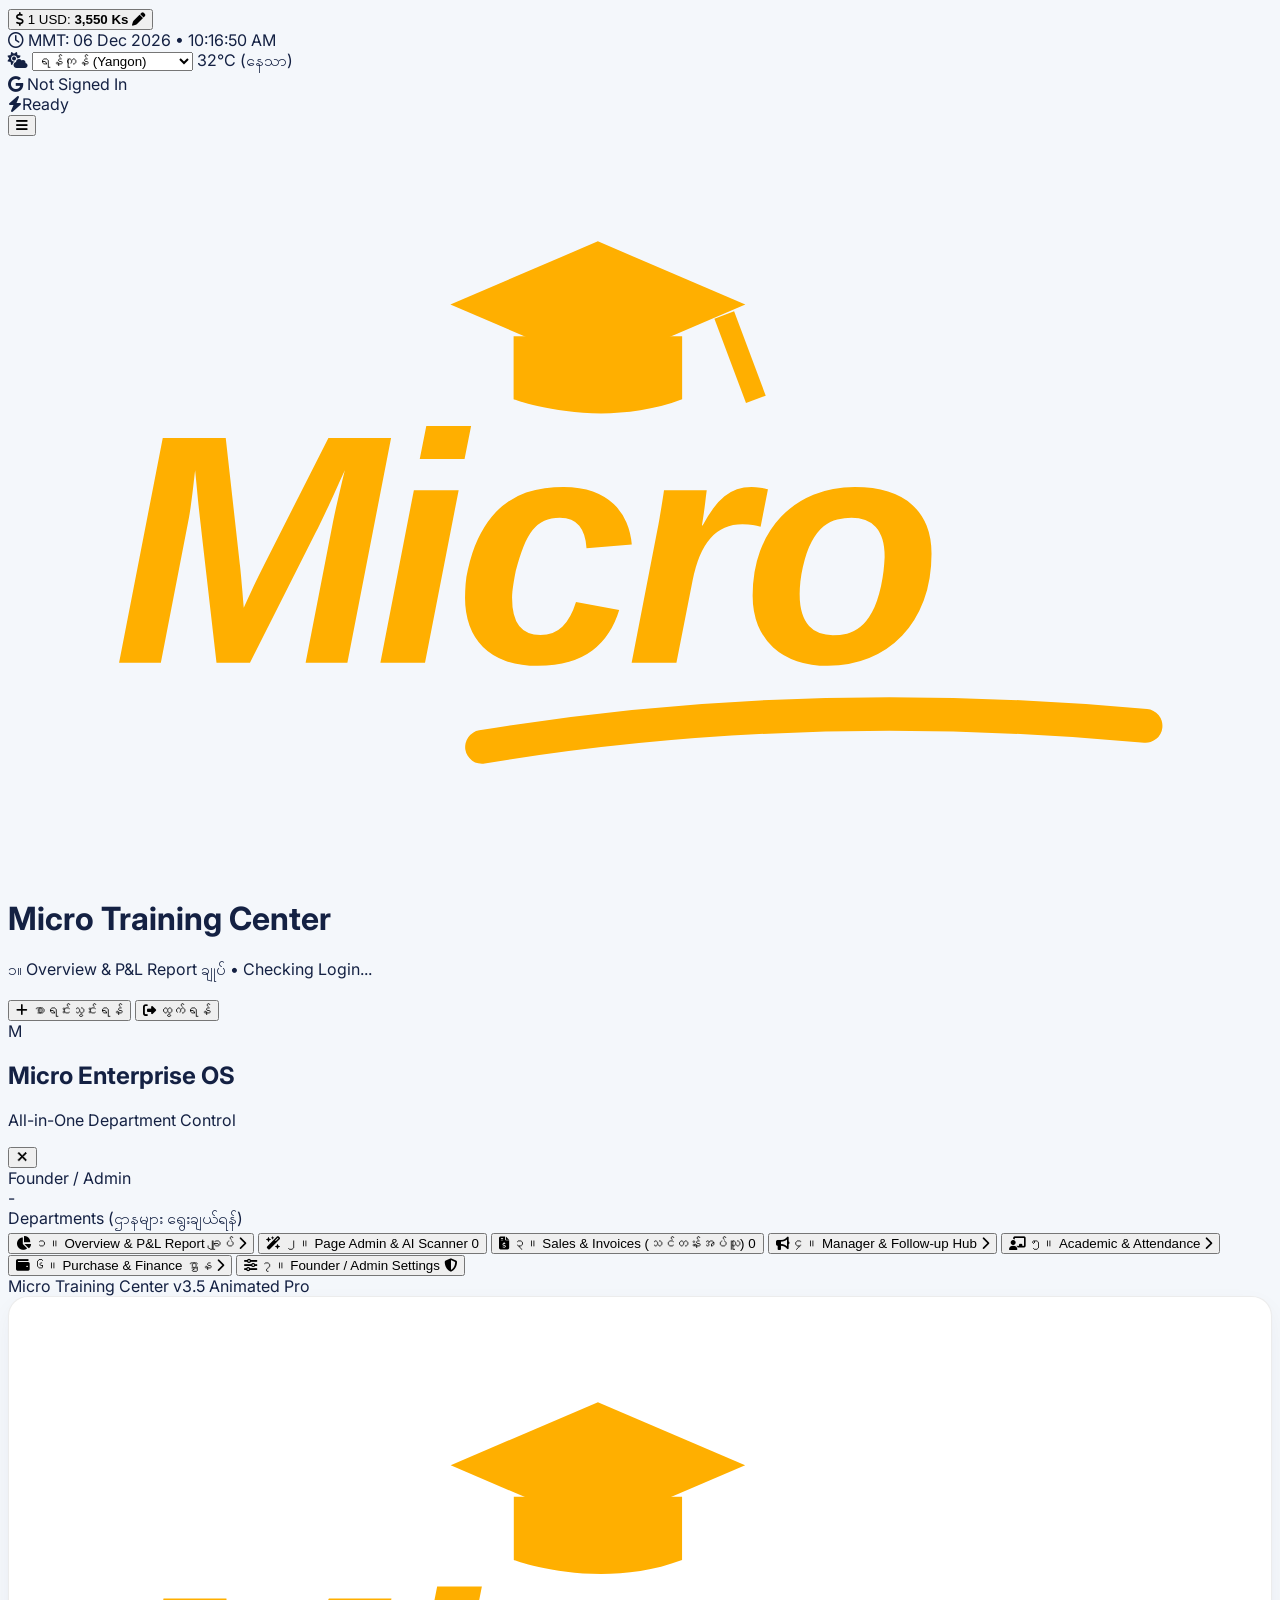
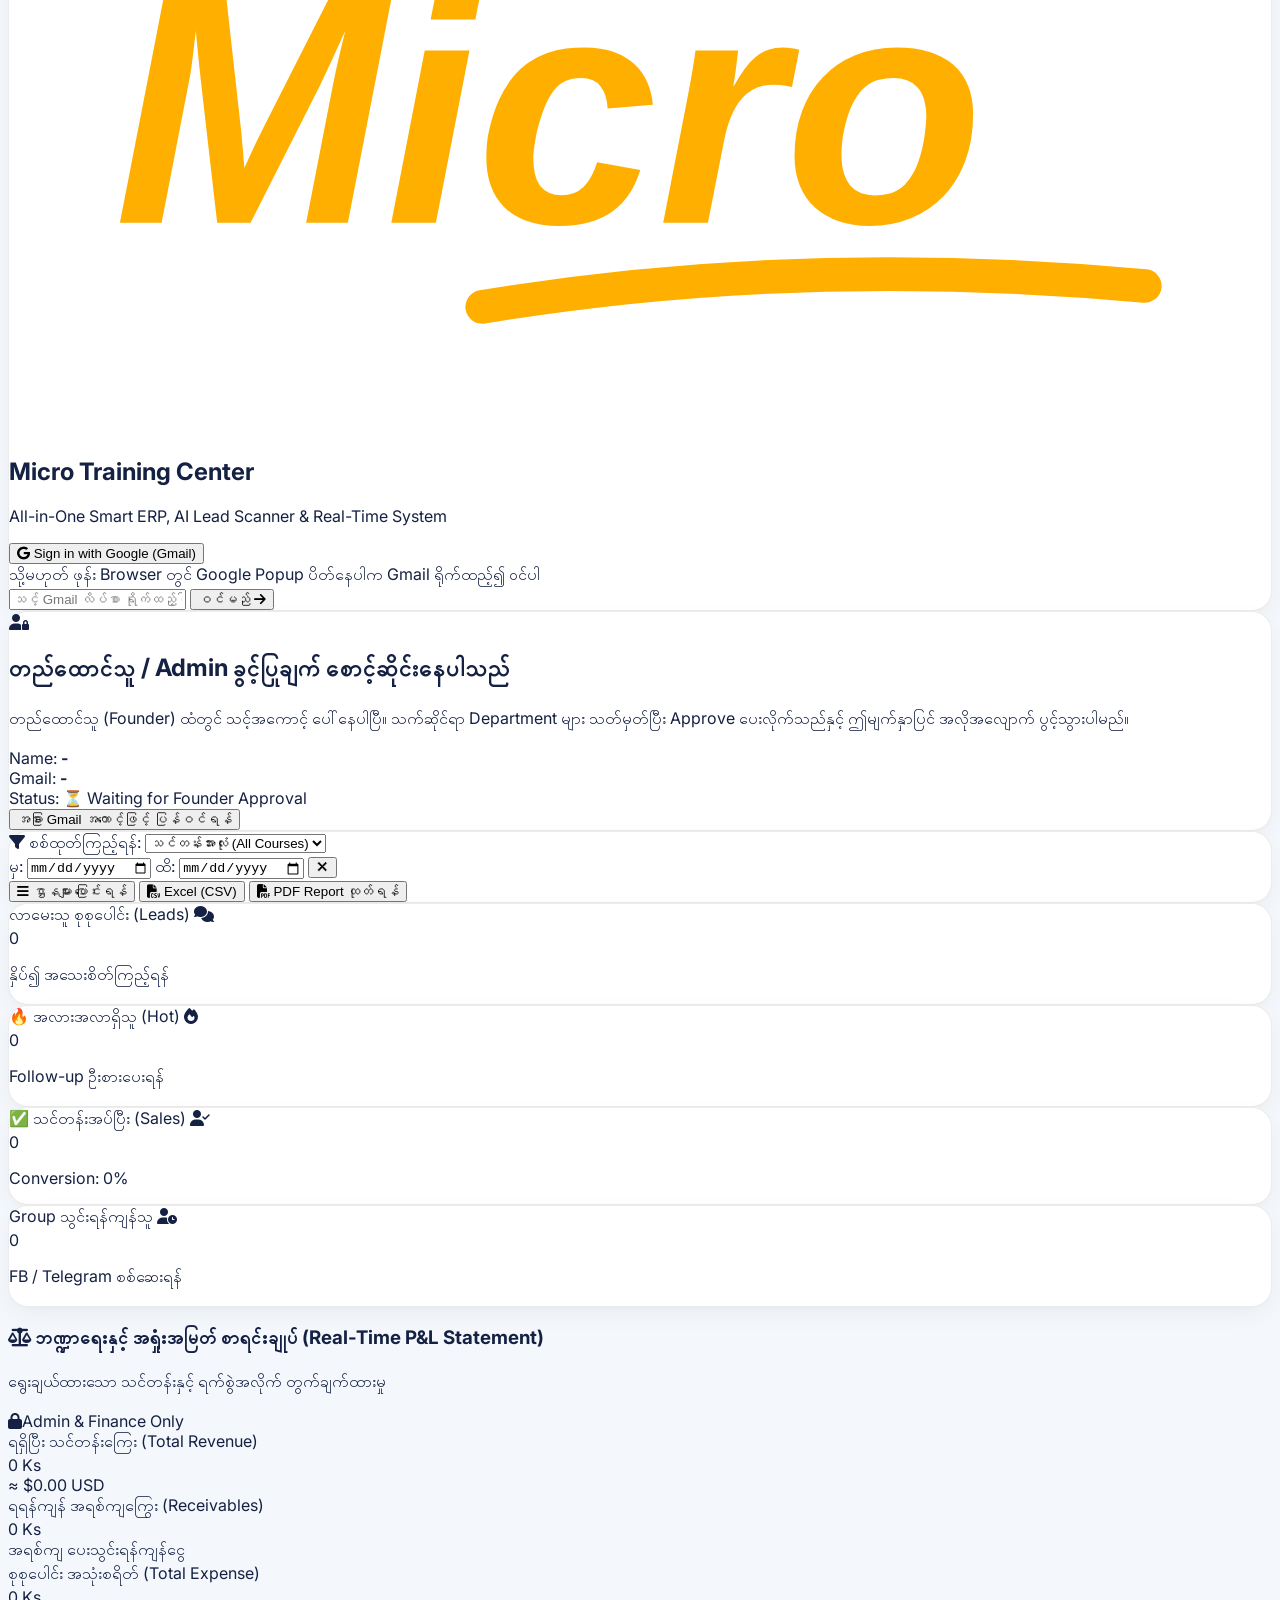
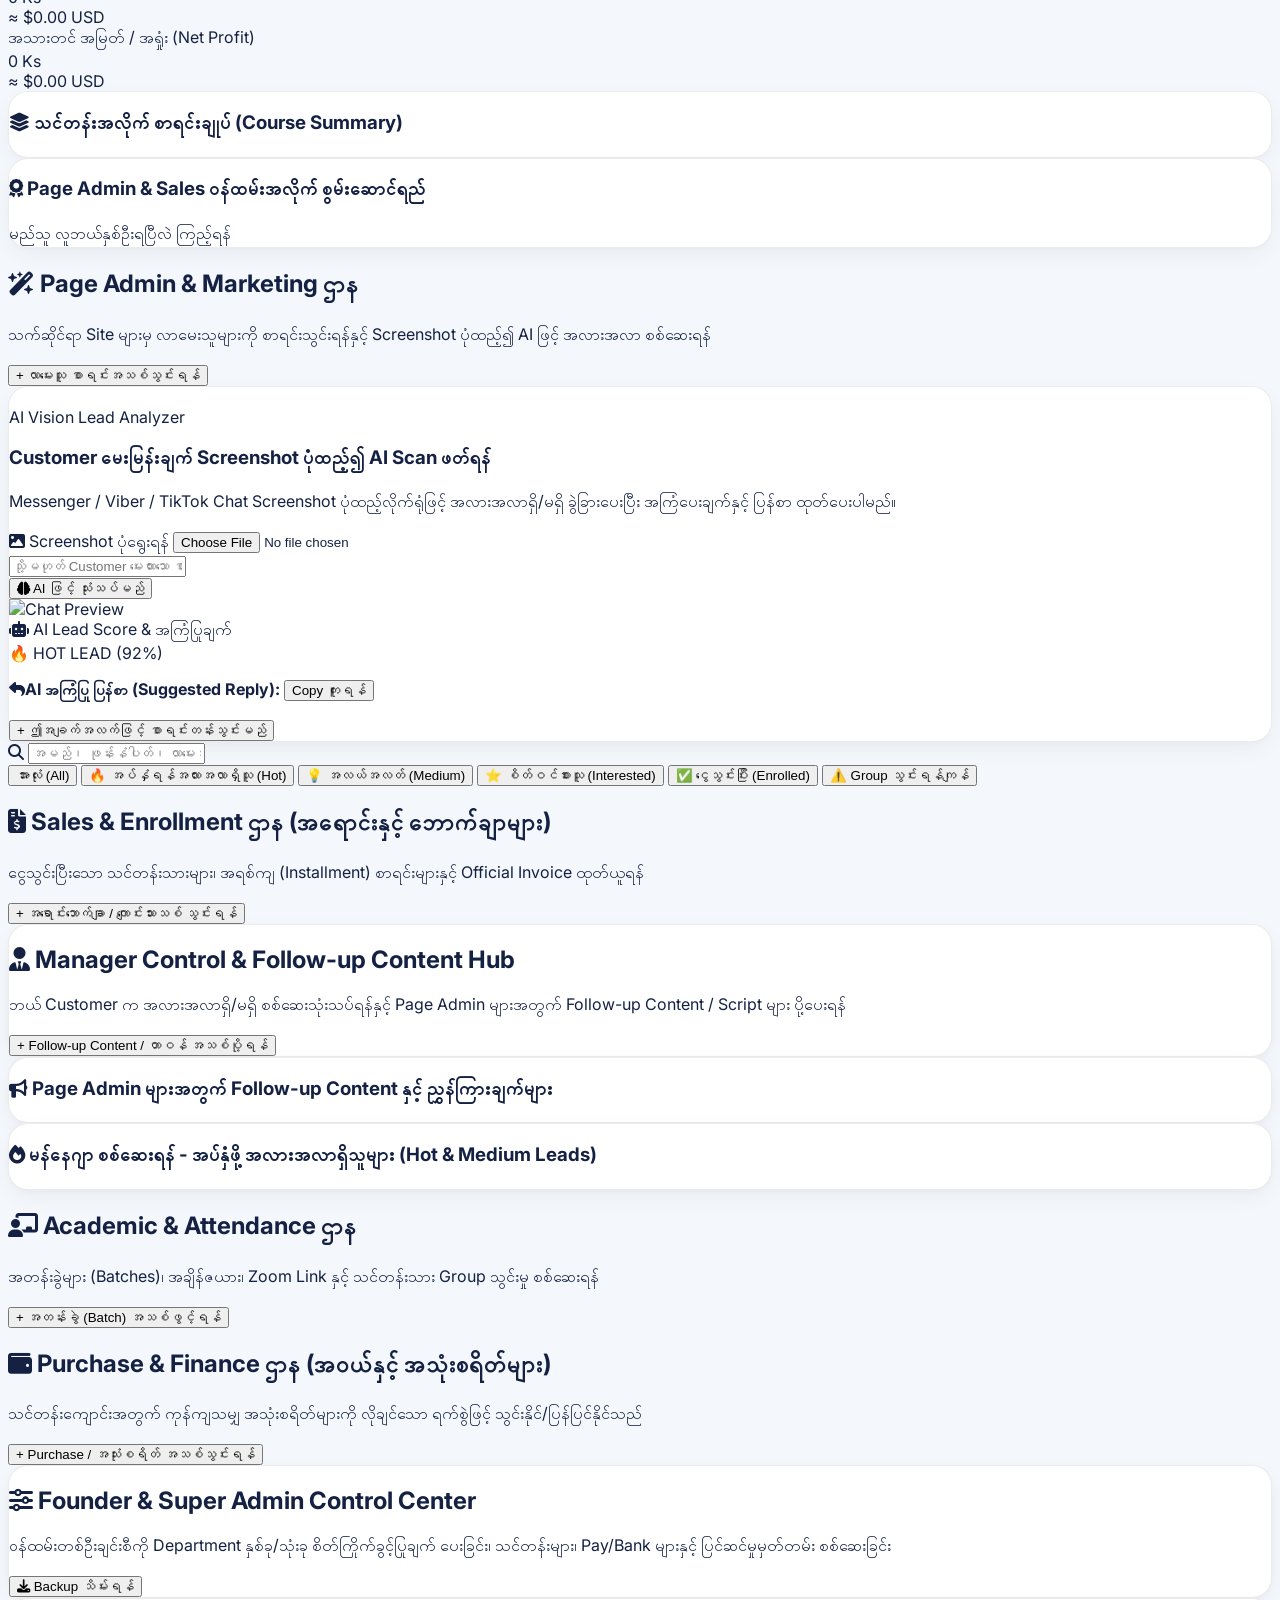
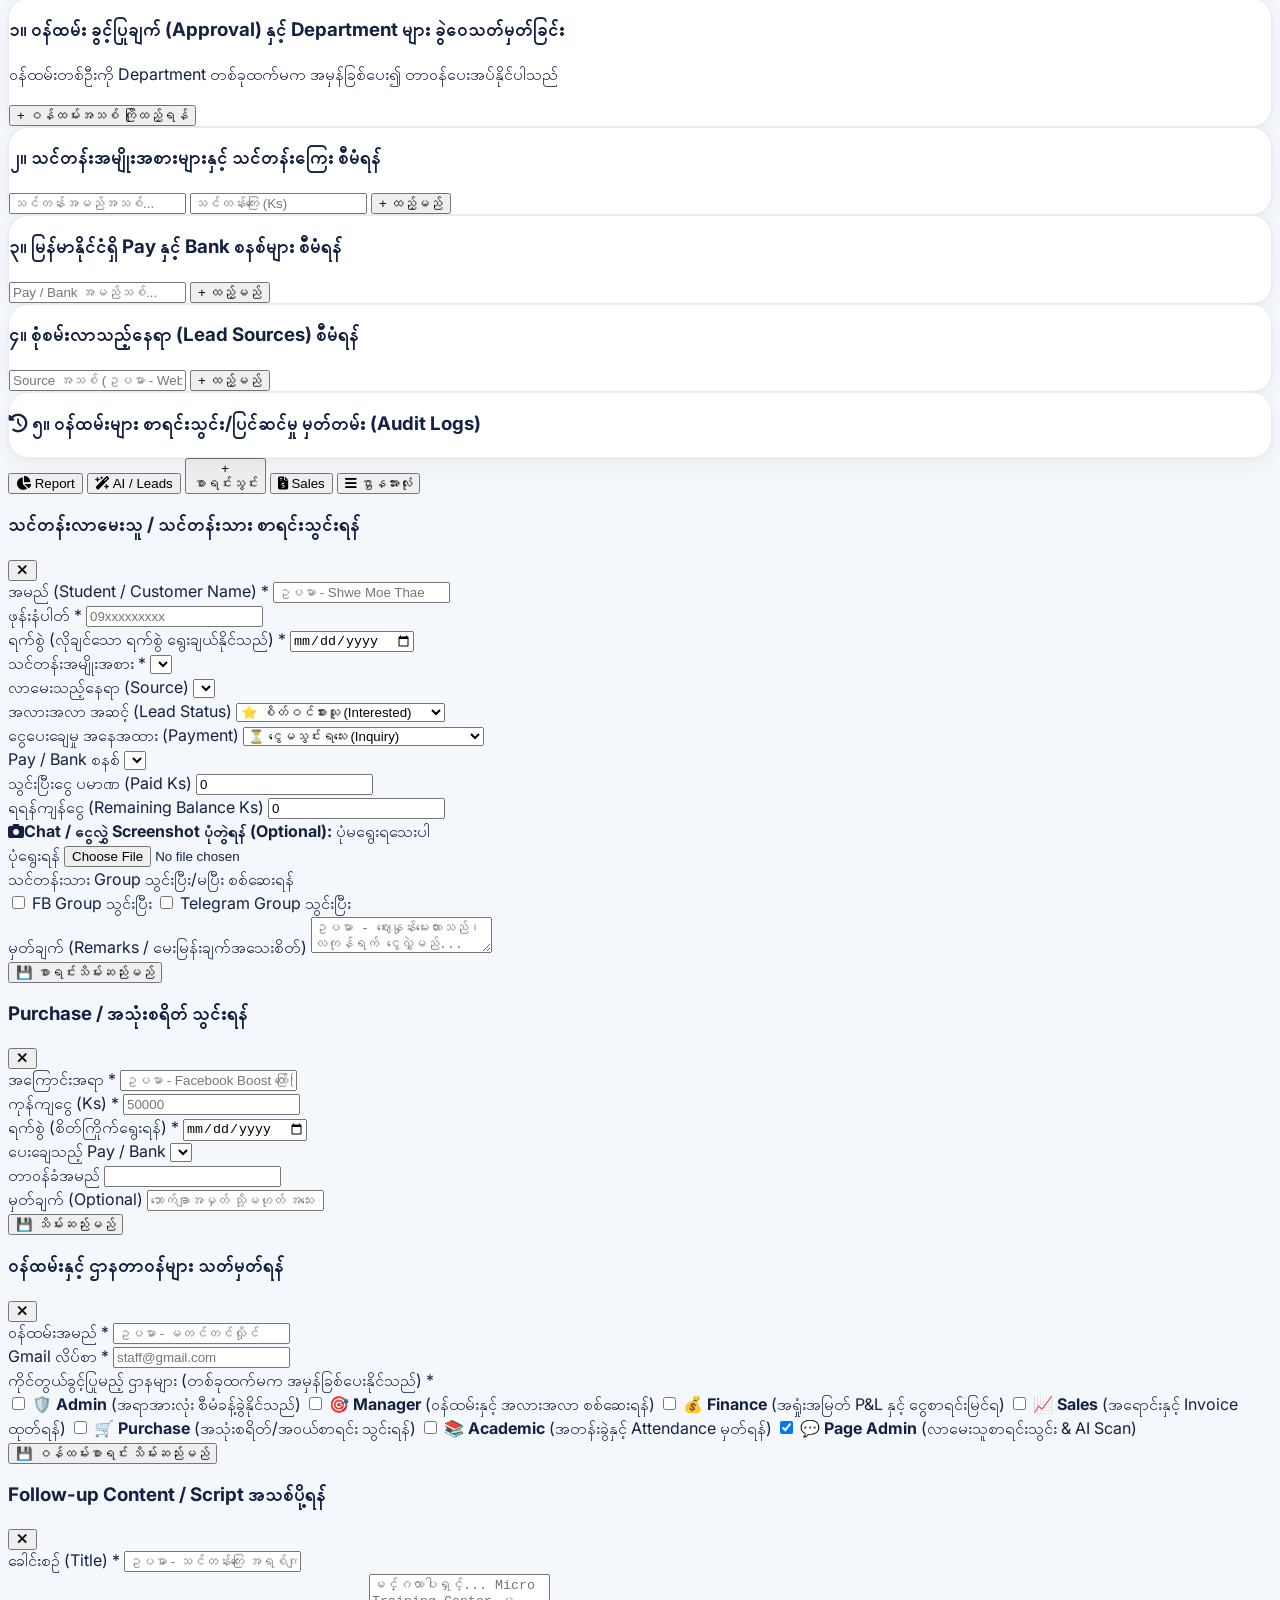
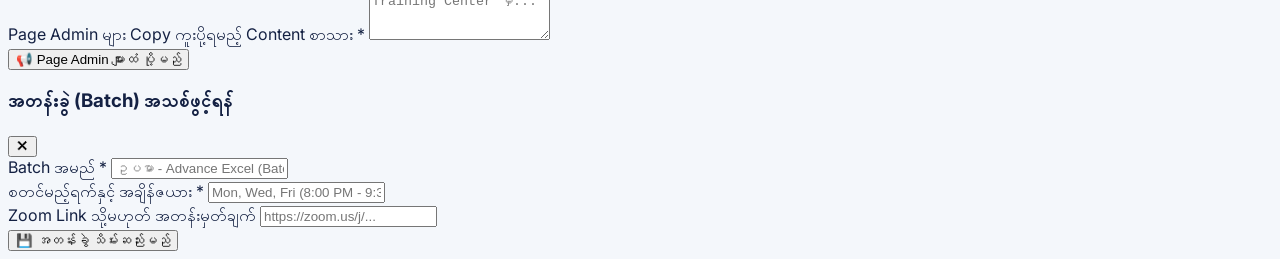
==== commit 296096b3: "Update index.html" ====
--- a/index.html
+++ b/index.html
@@ -1 +1,2776 @@
-<!doctype html><html lang="my"><head><meta charset="UTF-8"><meta name="viewport" content="width=device-width,initial-scale=1"><meta name="theme-color" content="#0b1020"><title>MTC Enterprise</title><link rel="icon" href="assets/logo.svg"><link rel="stylesheet" href="styles.css"></head><body><div id="toast-root"></div><section id="auth" class="auth"><div class="auth-card"><img id="auth-logo" src="assets/logo.svg"><small>MICRO TRAINING CENTER</small><h1>MTC Enterprise</h1><p>Training • People • Finance • Reports</p><div class="tabs"><button data-tab="google" class="active">Google</button><button data-tab="password">Username & Password</button></div><div id="googlePanel"><button id="googleLogin" class="primary wide">Continue with Google</button></div><div id="passPanel" class="hide"><input id="username" placeholder="Username"><input id="password" type="password" placeholder="Password"><button id="passLogin" class="primary wide">Sign in</button></div><small>Staff access only • Student portal is OFF</small></div></section><section id="app" class="hide"><aside><div class="brand"><img id="sideLogo" src="assets/logo.svg"><b>MTC</b><small>Enterprise</small></div><nav id="nav"></nav><footer><i id="dot"></i><span id="online">Cloud</span></footer></aside><main><header><button id="menu">☰</button><div><small>MICRO TRAINING CENTER</small><h2 id="title">Dashboard</h2></div><div class="head-actions"><button id="newStudent" class="primary">＋ New Student</button><span id="who"></span><button id="logout">↪</button></div></header><div id="view"></div></main></section><div id="modal"></div><script type="module" src="app.js"></script></body></html>
+<!DOCTYPE html>
+<html lang="my">
+<head>
+  <meta charset="UTF-8" />
+  <meta name="viewport" content="width=device-width, initial-scale=1.0, maximum-scale=1.0, user-scalable=no" />
+  <title>Micro Training Center - Enterprise OS</title>
+  <script src="https://cdn.tailwindcss.com"></script>
+  <link rel="stylesheet" href="https://cdnjs.cloudflare.com/ajax/libs/font-awesome/6.5.1/css/all.min.css" />
+  <link href="https://fonts.googleapis.com/css2?family=Inter:wght@400;500;600;700;800&family=Padauk:wght@400;700&display=swap" rel="stylesheet">
+  <script>
+    tailwind.config = {
+      theme: {
+        extend: {
+          colors: {
+            micro: {
+              navy: '#142143',
+              yellow: '#ffaf00',
+              grey: '#e4e4e4',
+              blue: '#1a5d94',
+              darkBlue: '#11225b',
+              softBg: '#F4F7FB'
+            }
+          },
+          fontFamily: {
+            sans: ['Inter', 'Padauk', 'Pyidaungsu', 'sans-serif']
+          }
+        }
+      }
+    }
+  </script>
+  <style>
+    body {
+      font-family: 'Inter', 'Padauk', 'Pyidaungsu', sans-serif;
+      background-color: #F4F7FB;
+      color: #142143;
+      -webkit-tap-highlight-color: transparent;
+      overflow-x: hidden;
+    }
+
+    /* Smooth Keyframe Animations */
+    @keyframes fadeInUp {
+      from {
+        opacity: 0;
+        transform: translateY(14px);
+      }
+      to {
+        opacity: 1;
+        transform: translateY(0);
+      }
+    }
+
+    @keyframes modalPop {
+      0% {
+        opacity: 0;
+        transform: scale(0.92) translateY(12px);
+      }
+      100% {
+        opacity: 1;
+        transform: scale(1) translateY(0);
+      }
+    }
+
+    @keyframes slideInLeft {
+      from {
+        transform: translateX(-100%);
+      }
+      to {
+        transform: translateX(0);
+      }
+    }
+
+    @keyframes floatSlow {
+      0%, 100% { transform: translateY(0px); }
+      50% { transform: translateY(-5px); }
+    }
+
+    @keyframes pulseGlow {
+      0%, 100% { box-shadow: 0 0 0 0 rgba(255, 175, 0, 0.45); }
+      50% { box-shadow: 0 0 0 8px rgba(255, 175, 0, 0); }
+    }
+
+    .animate-fade-up {
+      animation: fadeInUp 0.35s cubic-bezier(0.22, 1, 0.36, 1) forwards;
+    }
+
+    .animate-modal-pop {
+      animation: modalPop 0.28s cubic-bezier(0.34, 1.56, 0.64, 1) forwards;
+    }
+
+    .animate-drawer-left {
+      animation: slideInLeft 0.3s cubic-bezier(0.22, 1, 0.36, 1) forwards;
+    }
+
+    .animate-float {
+      animation: floatSlow 3s ease-in-out infinite;
+    }
+
+    .animate-pulse-glow {
+      animation: pulseGlow 2s infinite;
+    }
+
+    .ios-card {
+      background: #FFFFFF;
+      border-radius: 20px;
+      box-shadow: 0 8px 26px -4px rgba(20, 33, 67, 0.06), 0 2px 6px -1px rgba(20, 33, 67, 0.03);
+      border: 1px solid rgba(228, 228, 228, 0.7);
+      transition: all 0.25s cubic-bezier(0.25, 0.8, 0.25, 1);
+    }
+
+    .ios-card:hover {
+      transform: translateY(-2px);
+      box-shadow: 0 14px 32px -4px rgba(20, 33, 67, 0.11);
+    }
+
+    .ios-btn {
+      transition: all 0.2s cubic-bezier(0.4, 0, 0.2, 1);
+      cursor: pointer;
+    }
+
+    .ios-btn:hover {
+      filter: brightness(1.05);
+    }
+
+    .ios-btn:active {
+      transform: scale(0.95);
+    }
+
+    .drawer-backdrop {
+      background: rgba(20, 33, 67, 0.55);
+      backdrop-filter: blur(6px);
+      -webkit-backdrop-filter: blur(6px);
+    }
+
+    .hide-scrollbar::-webkit-scrollbar { display: none; }
+    .hide-scrollbar { -ms-overflow-style: none; scrollbar-width: none; }
+  </style>
+</head>
+<body class="min-h-screen flex flex-col pb-16 md:pb-0">
+
+  <!-- ================= TOAST NOTIFICATION CONTAINER ================= -->
+  <div id="toastContainer" class="fixed top-14 right-4 z-[60] space-y-2 pointer-events-none"></div>
+
+  <!-- ================= TOP LIVE MYANMAR WIDGETS BAR ================= -->
+  <div class="bg-[#0e1730] text-white text-[11px] px-4 py-1.5 border-b border-white/10">
+    <div class="max-w-7xl mx-auto flex flex-wrap items-center justify-between gap-2">
+      <div class="flex items-center gap-2.5 overflow-x-auto hide-scrollbar py-0.5">
+        <!-- USD Rate Button -->
+        <button type="button" onclick="window.promptUpdateUsdRate()" class="flex items-center gap-1.5 bg-white/10 hover:bg-white/20 px-2.5 py-1 rounded-full transition cursor-pointer shrink-0" title="နှိပ်၍ USD Rate ပြင်ဆင်နိုင်သည်">
+          <i class="fa-solid fa-dollar-sign text-micro-yellow"></i>
+          <span>1 USD: <strong class="text-micro-yellow" id="widgetUsdRate">3,550 Ks</strong></span>
+          <i class="fa-solid fa-pen text-[9px] opacity-70 ml-0.5"></i>
+        </button>
+
+        <!-- Myanmar Standard Time (Asia/Yangon) -->
+        <div class="flex items-center gap-1.5 bg-white/5 px-2.5 py-1 rounded-full shrink-0">
+          <i class="fa-regular fa-clock text-micro-yellow animate-pulse"></i>
+          <span id="widgetClock" class="font-medium">MMT (မြန်မာစံတော်ချိန်): --:--</span>
+        </div>
+
+        <!-- Myanmar Live Weather with City Switcher -->
+        <div class="flex items-center gap-1.5 bg-white/10 px-2.5 py-0.5 rounded-full shrink-0">
+          <i id="widgetWeatherIcon" class="fa-solid fa-cloud-sun text-micro-yellow"></i>
+          <select id="myanmarCitySelect" onchange="window.fetchMyanmarWeather(this.value)" class="bg-transparent text-micro-yellow font-bold focus:outline-none cursor-pointer text-[11px]">
+            <option value="yangon" class="text-micro-navy">ရန်ကုန် (Yangon)</option>
+            <option value="mandalay" class="text-micro-navy">မန္တလေး (Mandalay)</option>
+            <option value="naypyidaw" class="text-micro-navy">နေပြည်တော် (Naypyidaw)</option>
+            <option value="taunggyi" class="text-micro-navy">တောင်ကြီး (Taunggyi)</option>
+            <option value="mawlamyine" class="text-micro-navy">မော်လမြိုင် (Mawlamyine)</option>
+            <option value="bago" class="text-micro-navy">ပဲခူး (Bago)</option>
+            <option value="monywa" class="text-micro-navy">မုံရွာ (Monywa)</option>
+            <option value="pathein" class="text-micro-navy">ပုသိမ် (Pathein)</option>
+          </select>
+          <span id="widgetWeatherTemp" class="font-bold text-white">--°C</span>
+        </div>
+      </div>
+
+      <div class="flex items-center gap-2.5 ml-auto">
+        <div class="flex items-center gap-1.5 truncate max-w-[180px] sm:max-w-xs">
+          <i class="fa-brands fa-google text-micro-yellow"></i>
+          <span id="activeUserEmail" class="truncate text-slate-300">Not Signed In</span>
+        </div>
+        <span class="px-2.5 py-0.5 rounded-full bg-micro-yellow/20 text-micro-yellow font-semibold shrink-0" id="syncStatusBadge">
+          <i class="fa-solid fa-bolt mr-1"></i>Ready
+        </span>
+      </div>
+    </div>
+  </div>
+
+  <!-- ================= MAIN STICKY HEADER WITH HAMBURGER (3 LINES) ================= -->
+  <header class="bg-micro-navy text-white sticky top-0 z-30 shadow-lg border-b-4 border-micro-yellow">
+    <div class="max-w-7xl mx-auto px-4 py-3 flex items-center justify-between gap-3">
+      <div class="flex items-center gap-3">
+        <!-- 3-Line Hamburger Button -->
+        <button type="button" id="btnHamburger" onclick="window.toggleDrawer(true)" class="w-11 h-11 rounded-2xl bg-micro-blue/70 hover:bg-micro-blue border border-micro-yellow/50 flex items-center justify-center text-micro-yellow text-xl shadow-md ios-btn" aria-label="Open Departments Menu">
+          <i class="fa-solid fa-bars"></i>
+        </button>
+
+        <!-- Micro Brand Logo -->
+        <div class="flex items-center gap-3 cursor-pointer group" onclick="window.switchTab('dashboard')">
+          <div class="w-12 h-12 rounded-2xl bg-[#142143] border-2 border-micro-yellow flex items-center justify-center shadow-md overflow-hidden shrink-0 group-hover:scale-105 transition">
+            <svg viewBox="0 0 120 70" class="w-11 h-11">
+              <polygon points="56,10 42,16 56,22 70,16" fill="#ffaf00"/>
+              <path d="M48,19 L48,25 C48,25 56,28 64,25 L64,19" fill="#ffaf00"/>
+              <path d="M68,17 L71,25" stroke="#ffaf00" stroke-width="2" fill="none"/>
+              <text x="10" y="50" fill="#ffaf00" font-family="Arial Black, Impact, sans-serif" font-weight="900" font-style="italic" font-size="31" letter-spacing="-1">Micro</text>
+              <path d="M45,58 Q75,53 108,56" stroke="#ffaf00" stroke-width="3.2" stroke-linecap="round" fill="none"/>
+            </svg>
+          </div>
+          <div>
+            <h1 class="font-extrabold text-base sm:text-lg tracking-wide text-white leading-tight">
+              Micro <span class="text-micro-yellow">Training Center</span>
+            </h1>
+            <p class="text-[11px] text-micro-grey/90 font-medium flex flex-wrap items-center gap-1.5 mt-0.5">
+              <span id="currentDeptTitle" class="text-micro-yellow font-bold">၁။ Overview & P&L Report ချုပ်</span>
+              <span>•</span>
+              <span id="currentRoleBadge">Checking Login...</span>
+            </p>
+          </div>
+        </div>
+      </div>
+
+      <!-- Right Action Buttons -->
+      <div class="flex items-center gap-2">
+        <button type="button" onclick="window.openLeadModal()" id="headerQuickAddBtn" class="flex items-center gap-1.5 bg-micro-yellow hover:bg-amber-400 text-micro-navy font-extrabold text-xs px-3.5 py-2.5 rounded-xl shadow ios-btn animate-pulse-glow">
+          <i class="fa-solid fa-plus"></i>
+          <span class="hidden sm:inline">စာရင်းသွင်းရန်</span>
+        </button>
+        <button type="button" id="btnLogout" onclick="window.handleLogout()" class="hidden bg-rose-600 hover:bg-rose-500 text-white text-xs px-3 py-2.5 rounded-xl font-bold items-center gap-1.5 shadow ios-btn">
+          <i class="fa-solid fa-right-from-bracket"></i>
+          <span class="hidden sm:inline">ထွက်ရန်</span>
+        </button>
+      </div>
+    </div>
+  </header>
+
+  <!-- ================= SLIDE-OUT HAMBURGER DRAWER (DEPARTMENTS MENU) ================= -->
+  <div id="drawerOverlay" class="fixed inset-0 z-50 hidden">
+    <div onclick="window.toggleDrawer(false)" class="drawer-backdrop absolute inset-0"></div>
+    <aside id="drawerPanel" class="animate-drawer-left relative w-80 max-w-[85vw] bg-micro-navy text-white h-full flex flex-col justify-between shadow-2xl border-r-2 border-micro-yellow z-10 overflow-y-auto">
+      <div>
+        <!-- Drawer Header -->
+        <div class="p-5 bg-gradient-to-br from-micro-navy via-[#182c59] to-micro-blue border-b border-white/10">
+          <div class="flex items-center justify-between mb-4">
+            <div class="flex items-center gap-2.5">
+              <div class="w-10 h-10 rounded-xl bg-micro-navy border-2 border-micro-yellow flex items-center justify-center shadow">
+                <span class="text-micro-yellow font-black italic text-sm">M</span>
+              </div>
+              <div>
+                <h2 class="font-extrabold text-sm text-white">Micro Enterprise OS</h2>
+                <p class="text-[10px] text-micro-yellow">All-in-One Department Control</p>
+              </div>
+            </div>
+            <button type="button" onclick="window.toggleDrawer(false)" class="w-8 h-8 rounded-full bg-white/10 hover:bg-white/20 flex items-center justify-center text-white text-sm ios-btn">
+              ✕
+            </button>
+          </div>
+          <!-- Active User Profile Card inside Drawer -->
+          <div class="bg-white/10 rounded-2xl p-3 border border-white/10">
+            <div class="text-xs font-bold text-white truncate" id="drawerUserName">Founder / Admin</div>
+            <div class="text-[11px] text-slate-300 truncate" id="drawerUserEmail">-</div>
+            <div id="drawerUserRoles" class="flex flex-wrap gap-1 mt-2"></div>
+          </div>
+        </div>
+
+        <!-- Department Navigation Links -->
+        <div class="p-3 space-y-1.5">
+          <div class="text-[10px] font-bold uppercase tracking-wider text-micro-yellow/80 px-3 py-1">
+            Departments (ဌာနများ ရွေးချယ်ရန်)
+          </div>
+
+          <button type="button" onclick="window.switchTab('dashboard')" id="nav-dashboard" class="drawer-nav-btn w-full flex items-center justify-between px-3.5 py-3 rounded-2xl text-xs font-extrabold bg-micro-yellow text-micro-navy shadow transition">
+            <span class="flex items-center gap-3">
+              <i class="fa-solid fa-chart-pie text-base w-5 text-center"></i>
+              <span>၁။ Overview & P&L Report ချုပ်</span>
+            </span>
+            <i class="fa-solid fa-chevron-right text-[10px]"></i>
+          </button>
+
+          <button type="button" onclick="window.switchTab('leads')" id="nav-leads" class="drawer-nav-btn w-full flex items-center justify-between px-3.5 py-3 rounded-2xl text-xs font-semibold text-slate-200 hover:bg-white/10 transition">
+            <span class="flex items-center gap-3">
+              <i class="fa-solid fa-wand-magic-sparkles text-base w-5 text-center text-micro-yellow"></i>
+              <span>၂။ Page Admin & AI Scanner</span>
+            </span>
+            <span class="text-[10px] px-2 py-0.5 rounded-full bg-white/10 text-micro-yellow font-bold" id="badgeLeadsCount">0</span>
+          </button>
+
+          <button type="button" onclick="window.switchTab('sales')" id="nav-sales" class="drawer-nav-btn w-full flex items-center justify-between px-3.5 py-3 rounded-2xl text-xs font-semibold text-slate-200 hover:bg-white/10 transition">
+            <span class="flex items-center gap-3">
+              <i class="fa-solid fa-file-invoice-dollar text-base w-5 text-center text-micro-yellow"></i>
+              <span>၃။ Sales & Invoices (သင်တန်းအပ်သူ)</span>
+            </span>
+            <span class="text-[10px] px-2 py-0.5 rounded-full bg-micro-yellow/20 text-micro-yellow font-bold" id="badgeSalesCount">0</span>
+          </button>
+
+          <button type="button" onclick="window.switchTab('manager')" id="nav-manager" class="drawer-nav-btn w-full flex items-center justify-between px-3.5 py-3 rounded-2xl text-xs font-semibold text-slate-200 hover:bg-white/10 transition">
+            <span class="flex items-center gap-3">
+              <i class="fa-solid fa-bullhorn text-base w-5 text-center text-amber-400"></i>
+              <span>၄။ Manager & Follow-up Hub</span>
+            </span>
+            <i class="fa-solid fa-chevron-right text-[10px] opacity-60"></i>
+          </button>
+
+          <button type="button" onclick="window.switchTab('academic')" id="nav-academic" class="drawer-nav-btn w-full flex items-center justify-between px-3.5 py-3 rounded-2xl text-xs font-semibold text-slate-200 hover:bg-white/10 transition">
+            <span class="flex items-center gap-3">
+              <i class="fa-solid fa-chalkboard-user text-base w-5 text-center text-sky-400"></i>
+              <span>၅။ Academic & Attendance</span>
+            </span>
+            <i class="fa-solid fa-chevron-right text-[10px] opacity-60"></i>
+          </button>
+
+          <button type="button" onclick="window.switchTab('finance')" id="nav-finance" class="drawer-nav-btn w-full flex items-center justify-between px-3.5 py-3 rounded-2xl text-xs font-semibold text-slate-200 hover:bg-white/10 transition">
+            <span class="flex items-center gap-3">
+              <i class="fa-solid fa-wallet text-base w-5 text-center text-rose-400"></i>
+              <span>၆။ Purchase & Finance ဌာန</span>
+            </span>
+            <i class="fa-solid fa-chevron-right text-[10px] opacity-60"></i>
+          </button>
+
+          <button type="button" onclick="window.switchTab('admin')" id="nav-admin" class="drawer-nav-btn w-full flex items-center justify-between px-3.5 py-3 rounded-2xl text-xs font-semibold text-slate-200 hover:bg-white/10 transition">
+            <span class="flex items-center gap-3">
+              <i class="fa-solid fa-sliders text-base w-5 text-center text-micro-yellow"></i>
+              <span>၇။ Founder / Admin Settings</span>
+            </span>
+            <i class="fa-solid fa-shield-halved text-xs text-micro-yellow"></i>
+          </button>
+        </div>
+      </div>
+
+      <!-- Drawer Footer -->
+      <div class="p-4 border-t border-white/10 text-[11px] text-slate-400 flex items-center justify-between">
+        <span>Micro Training Center</span>
+        <span class="text-micro-yellow font-bold">v3.5 Animated Pro</span>
+      </div>
+    </aside>
+  </div>
+
+  <!-- ================= LOGIN SCREEN ================= -->
+  <div id="loginScreen" class="p-6 text-center my-8 max-w-md mx-auto w-full animate-fade-up">
+    <div class="ios-card p-8 space-y-5 border-t-4 border-micro-yellow">
+      <div class="w-24 h-24 mx-auto bg-micro-navy border-4 border-micro-yellow rounded-3xl flex items-center justify-center shadow-lg animate-float">
+        <svg viewBox="0 0 120 70" class="w-20 h-20">
+          <polygon points="56,10 42,16 56,22 70,16" fill="#ffaf00"/>
+          <path d="M48,19 L48,25 C48,25 56,28 64,25 L64,19" fill="#ffaf00"/>
+          <text x="10" y="50" fill="#ffaf00" font-family="Arial Black, sans-serif" font-weight="900" font-style="italic" font-size="31">Micro</text>
+          <path d="M45,58 Q75,53 108,56" stroke="#ffaf00" stroke-width="3.2" stroke-linecap="round" fill="none"/>
+        </svg>
+      </div>
+      <div>
+        <h2 class="text-2xl font-extrabold text-micro-navy">Micro Training Center</h2>
+        <p class="text-xs text-slate-500 mt-1">All-in-One Smart ERP, AI Lead Scanner & Real-Time System</p>
+      </div>
+
+      <!-- Option 1: Google Popup Login -->
+      <button type="button" onclick="window.handleGoogleLogin()" class="w-full bg-micro-navy hover:bg-micro-blue text-white font-bold py-3.5 px-4 rounded-2xl shadow-lg flex items-center justify-center gap-3 text-sm ios-btn">
+        <i class="fa-brands fa-google text-micro-yellow text-lg"></i>
+        <span>Sign in with Google (Gmail)</span>
+      </button>
+
+      <!-- Option 2: Direct Gmail Entry (Works even if Popup is blocked on Mobile / WebView) -->
+      <div class="pt-3 border-t border-slate-200 space-y-2.5 text-left">
+        <label class="block text-[11px] font-bold text-slate-500 text-center">
+          သို့မဟုတ် ဖုန်း Browser တွင် Google Popup ပိတ်နေပါက Gmail ရိုက်ထည့်၍ ဝင်ပါ
+        </label>
+        <div class="flex gap-2">
+          <input type="email" id="quickEmailInput" placeholder="သင့် Gmail လိပ်စာ ရိုက်ထည့်ပါ..." value="" class="flex-1 border border-slate-300 rounded-xl px-3.5 py-2.5 text-xs font-semibold focus:outline-none focus:border-micro-blue" />
+          <button type="button" onclick="window.handleQuickEmailLogin()" class="bg-micro-yellow hover:bg-amber-400 text-micro-navy font-extrabold text-xs px-4 py-2.5 rounded-xl shadow ios-btn shrink-0">
+            ဝင်မည် <i class="fa-solid fa-arrow-right ml-1"></i>
+          </button>
+        </div>
+      </div>
+    </div>
+  </div>
+
+  <!-- ================= PENDING APPROVAL LOCK SCREEN ================= -->
+  <div id="pendingLockScreen" class="hidden p-6 text-center my-12 max-w-md mx-auto w-full animate-fade-up">
+    <div class="ios-card p-7 space-y-4 border-t-4 border-micro-yellow">
+      <div class="w-20 h-20 mx-auto bg-amber-50 text-micro-yellow rounded-full flex items-center justify-center text-3xl shadow-inner border border-amber-200 animate-float">
+        <i class="fa-solid fa-user-lock"></i>
+      </div>
+      <h2 class="text-xl font-extrabold text-micro-navy">တည်ထောင်သူ / Admin ခွင့်ပြုချက် စောင့်ဆိုင်းနေပါသည်</h2>
+      <p class="text-xs text-slate-600 leading-relaxed">
+        တည်ထောင်သူ (Founder) ထံတွင် သင့်အကောင့် ပေါ်နေပါပြီ။ သက်ဆိုင်ရာ Department များ သတ်မှတ်ပြီး Approve ပေးလိုက်သည်နှင့် ဤမျက်နှာပြင် အလိုအလျောက် ပွင့်သွားပါမည်။
+      </p>
+      <div class="bg-slate-50 border border-slate-200 rounded-2xl p-4 text-left text-xs space-y-2">
+        <div><span class="text-slate-400">Name:</span> <strong id="pendingUserName">-</strong></div>
+        <div><span class="text-slate-400">Gmail:</span> <strong id="pendingUserEmail">-</strong></div>
+        <div><span class="text-slate-400">Status:</span> <span class="text-amber-600 font-bold">⏳ Waiting for Founder Approval</span></div>
+      </div>
+      <button type="button" onclick="window.handleLogout()" class="text-xs text-rose-600 font-bold underline">အခြား Gmail အကောင့်ဖြင့် ပြန်ဝင်ရန်</button>
+    </div>
+  </div>
+
+  <!-- ================= MAIN APPLICATION CONTENT ================= -->
+  <main id="mainAppContent" class="hidden max-w-7xl mx-auto w-full p-4 md:p-6 space-y-6 flex-grow">
+
+    <!-- GLOBAL FILTER BAR (Course + Custom Date Range + Export) -->
+    <div class="ios-card p-4 bg-white border-l-4 border-micro-navy flex flex-col lg:flex-row lg:items-center justify-between gap-3 animate-fade-up">
+      <div class="flex flex-wrap items-center gap-2">
+        <span class="text-xs font-extrabold text-micro-navy flex items-center gap-1.5 mr-1">
+          <i class="fa-solid fa-filter text-micro-blue"></i> စစ်ထုတ်ကြည့်ရန်:
+        </span>
+        <select id="dashboardCourseFilter" onchange="window.renderAll()" class="bg-slate-50 border border-slate-200 text-xs font-bold text-micro-navy rounded-xl px-3 py-2 cursor-pointer">
+          <option value="ALL">သင်တန်းအားလုံး (All Courses)</option>
+        </select>
+        <div class="flex flex-wrap items-center gap-1.5 bg-slate-50 border border-slate-200 rounded-xl px-2.5 py-1.5 text-xs">
+          <span class="text-slate-400 font-semibold">မှ:</span>
+          <input type="date" id="filterStartDate" onchange="window.renderAll()" class="bg-transparent font-semibold text-micro-navy focus:outline-none cursor-pointer" />
+          <span class="text-slate-400 font-semibold">ထိ:</span>
+          <input type="date" id="filterEndDate" onchange="window.renderAll()" class="bg-transparent font-semibold text-micro-navy focus:outline-none cursor-pointer" />
+          <button type="button" onclick="window.clearDateFilter()" class="text-rose-500 hover:text-rose-700 font-bold px-1.5" title="ရက်စွဲပြန်ရှင်းရန်">✕</button>
+        </div>
+      </div>
+
+      <div class="flex flex-wrap items-center gap-2 justify-end">
+        <button type="button" onclick="window.toggleDrawer(true)" class="bg-micro-navy/10 hover:bg-micro-navy/20 text-micro-navy text-xs px-3.5 py-2 rounded-xl font-bold flex items-center gap-1.5 ios-btn">
+          <i class="fa-solid fa-bars"></i> ဌာနများ ပြောင်းရန်
+        </button>
+        <button type="button" onclick="window.exportCSV()" class="bg-micro-blue hover:bg-micro-navy text-white text-xs px-3.5 py-2 rounded-xl font-bold flex items-center gap-1.5 shadow-sm ios-btn">
+          <i class="fa-solid fa-file-csv text-micro-yellow"></i> Excel (CSV)
+        </button>
+        <button type="button" onclick="window.exportReportPDF()" class="bg-micro-navy hover:bg-micro-blue text-white text-xs px-3.5 py-2 rounded-xl font-bold flex items-center gap-1.5 shadow-sm ios-btn">
+          <i class="fa-solid fa-file-pdf text-micro-yellow"></i> PDF Report ထုတ်ရန်
+        </button>
+      </div>
+    </div>
+
+    <!-- ================= TAB 1: OVERVIEW DASHBOARD & P&L REPORT ================= -->
+    <section id="tab-dashboard" class="space-y-6 animate-fade-up">
+      <!-- KPI Cards -->
+      <div class="grid grid-cols-2 lg:grid-cols-4 gap-4">
+        <div onclick="window.jumpToLeads('ALL')" class="cursor-pointer ios-card p-4 border-b-4 border-micro-blue">
+          <div class="flex items-center justify-between">
+            <span class="text-xs font-bold text-slate-500">လာမေးသူ စုစုပေါင်း (Leads)</span>
+            <span class="w-9 h-9 rounded-xl bg-blue-50 text-micro-blue flex items-center justify-center"><i class="fa-solid fa-comments"></i></span>
+          </div>
+          <div class="text-2xl md:text-3xl font-black text-micro-navy mt-2" id="kpiTotalLeads">0</div>
+          <p class="text-[11px] text-slate-400 mt-1">နှိပ်၍ အသေးစိတ်ကြည့်ရန်</p>
+        </div>
+
+        <div onclick="window.jumpToLeads('HOT')" class="cursor-pointer ios-card p-4 border-b-4 border-rose-500">
+          <div class="flex items-center justify-between">
+            <span class="text-xs font-bold text-slate-500">🔥 အလားအလာရှိသူ (Hot)</span>
+            <span class="w-9 h-9 rounded-xl bg-rose-50 text-rose-600 flex items-center justify-center"><i class="fa-solid fa-fire"></i></span>
+          </div>
+          <div class="text-2xl md:text-3xl font-black text-rose-600 mt-2" id="kpiHotLeads">0</div>
+          <p class="text-[11px] text-rose-500 font-medium mt-1">Follow-up ဦးစားပေးရန်</p>
+        </div>
+
+        <div onclick="window.jumpToLeads('PAID')" class="cursor-pointer ios-card p-4 border-b-4 border-micro-navy">
+          <div class="flex items-center justify-between">
+            <span class="text-xs font-bold text-slate-500">✅ သင်တန်းအပ်ပြီး (Sales)</span>
+            <span class="w-9 h-9 rounded-xl bg-amber-50 text-micro-navy flex items-center justify-center"><i class="fa-solid fa-user-check"></i></span>
+          </div>
+          <div class="text-2xl md:text-3xl font-black text-micro-navy mt-2" id="kpiPaidCount">0</div>
+          <p class="text-[11px] text-micro-blue font-bold mt-1" id="kpiConversionRate">Conversion: 0%</p>
+        </div>
+
+        <div onclick="window.jumpToLeads('NOGROUP')" class="cursor-pointer ios-card p-4 border-b-4 border-micro-yellow">
+          <div class="flex items-center justify-between">
+            <span class="text-xs font-bold text-slate-500">Group သွင်းရန်ကျန်သူ</span>
+            <span class="w-9 h-9 rounded-xl bg-amber-50 text-amber-600 flex items-center justify-center"><i class="fa-solid fa-user-clock"></i></span>
+          </div>
+          <div class="text-2xl md:text-3xl font-black text-amber-600 mt-2" id="kpiGroupPendingCount">0</div>
+          <p class="text-[11px] text-amber-600 font-medium mt-1">FB / Telegram စစ်ဆေးရန်</p>
+        </div>
+      </div>
+
+      <!-- Financial P&L Overview (Visible to Founder, Admin, Finance) -->
+      <div id="financeDashboardBlock" class="hidden bg-gradient-to-r from-micro-navy via-[#182d5e] to-micro-blue text-white rounded-3xl p-5 md:p-6 shadow-xl border-b-4 border-micro-yellow space-y-4">
+        <div class="flex flex-wrap items-center justify-between gap-2">
+          <div>
+            <h3 class="text-base font-extrabold flex items-center gap-2 text-micro-yellow">
+              <i class="fa-solid fa-scale-balanced"></i> ဘဏ္ဍာရေးနှင့် အရှုံးအမြတ် စာရင်းချုပ် (Real-Time P&L Statement)
+            </h3>
+            <p class="text-xs text-slate-300">ရွေးချယ်ထားသော သင်တန်းနှင့် ရက်စွဲအလိုက် တွက်ချက်ထားမှု</p>
+          </div>
+          <span class="text-[11px] bg-micro-yellow/20 border border-micro-yellow/40 px-3 py-1 rounded-full text-micro-yellow font-bold">
+            <i class="fa-solid fa-lock mr-1"></i>Admin & Finance Only
+          </span>
+        </div>
+
+        <div class="grid grid-cols-1 sm:grid-cols-2 lg:grid-cols-4 gap-4">
+          <div class="bg-white/10 backdrop-blur rounded-2xl p-4 border border-white/10">
+            <div class="text-xs text-slate-300">ရရှိပြီး သင်တန်းကြေး (Total Revenue)</div>
+            <div class="text-xl md:text-2xl font-black text-micro-yellow mt-1" id="finTotalRevenue">0 Ks</div>
+            <div class="text-[11px] text-slate-300 mt-1" id="finTotalRevenueUsd">≈ $0.00 USD</div>
+          </div>
+          <div class="bg-white/10 backdrop-blur rounded-2xl p-4 border border-white/10">
+            <div class="text-xs text-slate-300">ရရန်ကျန် အရစ်ကျကြွေး (Receivables)</div>
+            <div class="text-xl md:text-2xl font-black text-sky-300 mt-1" id="finTotalReceivable">0 Ks</div>
+            <div class="text-[11px] text-slate-300 mt-1">အရစ်ကျ ပေးသွင်းရန်ကျန်ငွေ</div>
+          </div>
+          <div class="bg-white/10 backdrop-blur rounded-2xl p-4 border border-white/10">
+            <div class="text-xs text-slate-300">စုစုပေါင်း အသုံးစရိတ် (Total Expense)</div>
+            <div class="text-xl md:text-2xl font-black text-rose-300 mt-1" id="finTotalExpense">0 Ks</div>
+            <div class="text-[11px] text-slate-300 mt-1" id="finTotalExpenseUsd">≈ $0.00 USD</div>
+          </div>
+          <div class="bg-micro-yellow text-micro-navy rounded-2xl p-4 shadow-lg">
+            <div class="text-xs font-extrabold opacity-80">အသားတင် အမြတ် / အရှုံး (Net Profit)</div>
+            <div class="text-xl md:text-2xl font-black mt-1" id="finNetProfit">0 Ks</div>
+            <div class="text-[11px] font-bold opacity-80 mt-1" id="finNetProfitUsd">≈ $0.00 USD</div>
+          </div>
+        </div>
+      </div>
+
+      <!-- Department-Wise Summaries -->
+      <div class="grid grid-cols-1 lg:grid-cols-2 gap-5">
+        <div class="ios-card p-5 space-y-3">
+          <div class="flex items-center justify-between">
+            <h3 class="font-extrabold text-sm text-micro-navy flex items-center gap-2">
+              <i class="fa-solid fa-layer-group text-micro-blue"></i> သင်တန်းအလိုက် စာရင်းချုပ် (Course Summary)
+            </h3>
+          </div>
+          <div id="dashboardCourseBreakdown" class="space-y-2.5 text-xs"></div>
+        </div>
+
+        <div class="ios-card p-5 space-y-3">
+          <div class="flex items-center justify-between">
+            <h3 class="font-extrabold text-sm text-micro-navy flex items-center gap-2">
+              <i class="fa-solid fa-award text-micro-yellow"></i> Page Admin & Sales ဝန်ထမ်းအလိုက် စွမ်းဆောင်ရည်
+            </h3>
+            <span class="text-[11px] text-slate-400">မည်သူ လူဘယ်နှစ်ဦးရပြီလဲ ကြည့်ရန်</span>
+          </div>
+          <div id="dashboardStaffPerformance" class="space-y-2.5 text-xs"></div>
+        </div>
+      </div>
+    </section>
+
+    <!-- ================= TAB 2: PAGE ADMIN & AI SCREENSHOT SCANNER ================= -->
+    <section id="tab-leads" class="hidden space-y-5 animate-fade-up">
+      <div class="flex flex-col md:flex-row md:items-center justify-between gap-3">
+        <div>
+          <h2 class="text-lg font-extrabold text-micro-navy flex items-center gap-2">
+            <i class="fa-solid fa-wand-magic-sparkles text-micro-yellow"></i> Page Admin & Marketing ဌာန
+          </h2>
+          <p class="text-xs text-slate-500">သက်ဆိုင်ရာ Site များမှ လာမေးသူများကို စာရင်းသွင်းရန်နှင့် Screenshot ပုံထည့်၍ AI ဖြင့် အလားအလာ စစ်ဆေးရန်</p>
+        </div>
+        <div class="flex items-center gap-2">
+          <button type="button" onclick="window.openLeadModal()" class="bg-micro-navy hover:bg-micro-blue text-micro-yellow text-xs font-extrabold px-4 py-2.5 rounded-2xl shadow ios-btn">
+            + လာမေးသူ စာရင်းအသစ်သွင်းရန်
+          </button>
+        </div>
+      </div>
+
+      <!-- AI CHAT SCREENSHOT SCANNER CARD -->
+      <div class="ios-card p-5 bg-gradient-to-br from-white to-blue-50/50 border-2 border-micro-blue/20 space-y-4">
+        <div class="flex flex-col sm:flex-row sm:items-center justify-between gap-3">
+          <div class="flex items-start gap-3">
+            <div class="w-11 h-11 rounded-2xl bg-micro-navy text-micro-yellow flex items-center justify-center text-lg shrink-0 shadow">
+              <i class="fa-solid fa-camera-viewfinder"></i>
+            </div>
+            <div>
+              <span class="text-[10px] font-extrabold uppercase tracking-wider px-2 py-0.5 rounded-full bg-micro-yellow text-micro-navy">AI Vision Lead Analyzer</span>
+              <h3 class="font-extrabold text-sm text-micro-navy mt-1">Customer မေးမြန်းချက် Screenshot ပုံထည့်၍ AI Scan ဖတ်ရန်</h3>
+              <p class="text-xs text-slate-600">Messenger / Viber / TikTok Chat Screenshot ပုံထည့်လိုက်ရုံဖြင့် အလားအလာရှိ/မရှိ ခွဲခြားပေးပြီး အကြံပေးချက်နှင့် ပြန်စာ ထုတ်ပေးပါမည်။</p>
+            </div>
+          </div>
+          <label class="cursor-pointer bg-micro-yellow hover:bg-amber-400 text-micro-navy font-extrabold text-xs px-4 py-3 rounded-2xl shadow flex items-center gap-2 shrink-0 ios-btn">
+            <i class="fa-solid fa-image"></i>
+            <span>Screenshot ပုံရွေးရန်</span>
+            <input type="file" id="aiScreenshotInput" accept="image/*" class="hidden" onchange="window.handleScreenshotUpload(event)" />
+          </label>
+        </div>
+
+        <!-- Paste Text or Quick Test Option -->
+        <div class="grid grid-cols-1 md:grid-cols-3 gap-3 pt-2 border-t border-slate-200/80">
+          <div class="md:col-span-2">
+            <input type="text" id="aiChatTextInput" placeholder="သို့မဟုတ် Customer မေးထားသော စာသားကို ဤနေရာတွင် Paste ထည့်၍လည်း AI Scan ဖတ်နိုင်ပါသည်..." class="w-full border border-slate-200 rounded-xl px-3.5 py-2.5 text-xs bg-white focus:outline-none focus:border-micro-blue" />
+          </div>
+          <button type="button" onclick="window.runAiLeadAnalysis()" class="bg-micro-blue hover:bg-micro-navy text-white font-bold text-xs px-4 py-2.5 rounded-xl shadow ios-btn flex items-center justify-center gap-2">
+            <i class="fa-solid fa-brain text-micro-yellow"></i> AI ဖြင့် သုံးသပ်မည်
+          </button>
+        </div>
+
+        <!-- AI Scan Output Result Box -->
+        <div id="aiScanResultContainer" class="hidden bg-white rounded-2xl p-4 border-2 border-micro-yellow shadow-md space-y-3 animate-fade-up">
+          <div class="flex flex-col md:flex-row gap-4 items-start">
+            <img id="aiScreenshotPreview" src="" alt="Chat Preview" class="hidden w-28 h-36 object-cover rounded-xl border shadow-sm shrink-0" />
+            <div class="flex-1 space-y-2 text-xs">
+              <div class="flex flex-wrap items-center justify-between gap-2">
+                <div class="font-extrabold text-micro-navy text-sm flex items-center gap-2">
+                  <i class="fa-solid fa-robot text-micro-blue"></i>
+                  <span>AI Lead Score & အကြံပြုချက်</span>
+                </div>
+                <span id="aiDetectedBadge" class="px-3 py-1 rounded-full font-extrabold text-xs bg-rose-100 text-rose-700">🔥 HOT LEAD (92%)</span>
+              </div>
+              <p id="aiAdviceText" class="text-slate-700 bg-slate-50 p-3 rounded-xl border leading-relaxed"></p>
+              <div class="bg-amber-50/90 border border-amber-200 p-3 rounded-xl space-y-1.5">
+                <div class="flex items-center justify-between">
+                  <strong class="text-micro-navy"><i class="fa-solid fa-reply text-micro-blue mr-1"></i>AI အကြံပြု ပြန်စာ (Suggested Reply):</strong>
+                  <button type="button" onclick="window.copyAiReply()" class="text-[11px] bg-micro-navy text-micro-yellow px-2.5 py-1 rounded-lg font-bold ios-btn">Copy ကူးရန်</button>
+                </div>
+                <p id="aiSuggestedReply" class="text-slate-700 leading-relaxed"></p>
+              </div>
+              <div class="flex justify-end pt-1">
+                <button type="button" onclick="window.openLeadModalFromAi()" class="bg-micro-navy hover:bg-micro-blue text-micro-yellow font-bold px-4 py-2 rounded-xl shadow-sm ios-btn">
+                  + ဤအချက်အလက်ဖြင့် စာရင်းတန်းသွင်းမည်
+                </button>
+              </div>
+            </div>
+          </div>
+        </div>
+      </div>
+
+      <!-- Search & Filter Pills -->
+      <div class="space-y-3">
+        <div class="relative">
+          <i class="fa-solid fa-magnifying-glass absolute left-4 top-3.5 text-slate-400 text-xs"></i>
+          <input type="text" id="leadSearchInput" oninput="window.renderLeads()" placeholder="အမည်၊ ဖုန်းနံပါတ်၊ လာမေးသည့်နေရာ (Source)၊ သင်တန်း၊ ဝန်ထမ်းအမည် သို့မဟုတ် မှတ်ချက်ဖြင့် ရှာရန်..." class="w-full pl-10 pr-4 py-3 bg-white border border-slate-200 rounded-2xl text-xs shadow-sm focus:outline-none focus:border-micro-blue" />
+        </div>
+
+        <div class="flex items-center gap-2 overflow-x-auto hide-scrollbar pb-1">
+          <button type="button" onclick="window.setLeadFilter('ALL')" data-filter="ALL" class="filter-pill px-3.5 py-2 rounded-xl text-xs font-bold bg-micro-navy text-micro-yellow whitespace-nowrap ios-btn">အားလုံး (All)</button>
+          <button type="button" onclick="window.setLeadFilter('HOT')" data-filter="HOT" class="filter-pill px-3.5 py-2 rounded-xl text-xs font-semibold bg-white text-rose-600 border border-rose-200 whitespace-nowrap ios-btn">🔥 အပ်နှံရန်အလားအလာရှိသူ (Hot)</button>
+          <button type="button" onclick="window.setLeadFilter('MEDIUM')" data-filter="MEDIUM" class="filter-pill px-3.5 py-2 rounded-xl text-xs font-semibold bg-white text-slate-600 border whitespace-nowrap ios-btn">💡 အလယ်အလတ် (Medium)</button>
+          <button type="button" onclick="window.setLeadFilter('INTERESTED')" data-filter="INTERESTED" class="filter-pill px-3.5 py-2 rounded-xl text-xs font-semibold bg-white text-slate-600 border whitespace-nowrap ios-btn">⭐ စိတ်ဝင်စားသူ (Interested)</button>
+          <button type="button" onclick="window.setLeadFilter('PAID')" data-filter="PAID" class="filter-pill px-3.5 py-2 rounded-xl text-xs font-semibold bg-white text-micro-blue border whitespace-nowrap ios-btn">✅ ငွေသွင်းပြီး (Enrolled)</button>
+          <button type="button" onclick="window.setLeadFilter('NOGROUP')" data-filter="NOGROUP" class="filter-pill px-3.5 py-2 rounded-xl text-xs font-semibold bg-white text-amber-700 border whitespace-nowrap ios-btn">⚠️ Group သွင်းရန်ကျန်</button>
+        </div>
+      </div>
+
+      <!-- Leads List Container -->
+      <div id="leadsContainer" class="space-y-3"></div>
+    </section>
+
+    <!-- ================= TAB 3: SALES & INVOICES DEPARTMENT ================= -->
+    <section id="tab-sales" class="hidden space-y-5 animate-fade-up">
+      <div class="flex flex-col sm:flex-row sm:items-center justify-between gap-3">
+        <div>
+          <h2 class="text-lg font-extrabold text-micro-navy flex items-center gap-2">
+            <i class="fa-solid fa-file-invoice-dollar text-micro-blue"></i> Sales & Enrollment ဌာန (အရောင်းနှင့် ဘောက်ချာများ)
+          </h2>
+          <p class="text-xs text-slate-500">ငွေသွင်းပြီးသော သင်တန်းသားများ၊ အရစ်ကျ (Installment) စာရင်းများနှင့် Official Invoice ထုတ်ယူရန်</p>
+        </div>
+        <button type="button" onclick="window.openLeadModal()" class="bg-micro-navy text-micro-yellow text-xs font-extrabold px-4 py-2.5 rounded-2xl shadow ios-btn">
+          + အရောင်းဘောက်ချာ / ကျောင်းသားသစ် သွင်းရန်
+        </button>
+      </div>
+
+      <div id="salesInvoicesContainer" class="space-y-3"></div>
+    </section>
+
+    <!-- ================= TAB 4: MANAGER & FOLLOW-UP HUB ================= -->
+    <section id="tab-manager" class="hidden space-y-6 animate-fade-up">
+      <div class="ios-card p-5 bg-gradient-to-r from-micro-navy to-micro-blue text-white flex flex-col md:flex-row md:items-center justify-between gap-4">
+        <div>
+          <h2 class="text-base font-extrabold text-micro-yellow flex items-center gap-2">
+            <i class="fa-solid fa-user-tie"></i> Manager Control & Follow-up Content Hub
+          </h2>
+          <p class="text-xs text-slate-200 mt-1">ဘယ် Customer က အလားအလာရှိ/မရှိ စစ်ဆေးသုံးသပ်ရန်နှင့် Page Admin များအတွက် Follow-up Content / Script များ ပို့ပေးရန်</p>
+        </div>
+        <button type="button" onclick="window.openScriptModal()" class="bg-micro-yellow text-micro-navy font-extrabold text-xs px-4 py-2.5 rounded-xl shadow shrink-0 ios-btn">
+          + Follow-up Content / တာဝန် အသစ်ပို့ရန်
+        </button>
+      </div>
+
+      <!-- Follow-up Scripts & Broadcast Tasks for Page Admins -->
+      <div class="ios-card p-5 space-y-3">
+        <h3 class="font-extrabold text-sm text-micro-navy flex items-center gap-2">
+          <i class="fa-solid fa-bullhorn text-micro-blue"></i> Page Admin များအတွက် Follow-up Content နှင့် ညွှန်ကြားချက်များ
+        </h3>
+        <div id="managerScriptsList" class="grid grid-cols-1 md:grid-cols-2 gap-3"></div>
+      </div>
+
+      <!-- High Potential Leads Review for Managers -->
+      <div class="ios-card p-5 space-y-3">
+        <h3 class="font-extrabold text-sm text-micro-navy flex items-center gap-2">
+          <i class="fa-solid fa-fire text-rose-600"></i> မန်နေဂျာ စစ်ဆေးရန် - အပ်နှံဖို့ အလားအလာရှိသူများ (Hot & Medium Leads)
+        </h3>
+        <div id="managerHotLeadsList" class="space-y-2.5"></div>
+      </div>
+    </section>
+
+    <!-- ================= TAB 5: ACADEMIC & ATTENDANCE DEPARTMENT ================= -->
+    <section id="tab-academic" class="hidden space-y-5 animate-fade-up">
+      <div class="flex flex-col sm:flex-row sm:items-center justify-between gap-3">
+        <div>
+          <h2 class="text-lg font-extrabold text-micro-navy flex items-center gap-2">
+            <i class="fa-solid fa-chalkboard-user text-micro-blue"></i> Academic & Attendance ဌာန
+          </h2>
+          <p class="text-xs text-slate-500">အတန်းခွဲများ (Batches)၊ အချိန်ဇယား၊ Zoom Link နှင့် သင်တန်းသား Group သွင်းမှု စစ်ဆေးရန်</p>
+        </div>
+        <button type="button" onclick="window.openBatchModal()" class="bg-micro-navy text-micro-yellow text-xs font-extrabold px-4 py-2.5 rounded-2xl shadow ios-btn">
+          + အတန်းခွဲ (Batch) အသစ်ဖွင့်ရန်
+        </button>
+      </div>
+
+      <div id="academicBatchesContainer" class="grid grid-cols-1 md:grid-cols-2 gap-4"></div>
+    </section>
+
+    <!-- ================= TAB 6: PURCHASE & FINANCE DEPARTMENT ================= -->
+    <section id="tab-finance" class="hidden space-y-5 animate-fade-up">
+      <div class="flex flex-col sm:flex-row sm:items-center justify-between gap-3">
+        <div>
+          <h2 class="text-lg font-extrabold text-micro-navy flex items-center gap-2">
+            <i class="fa-solid fa-wallet text-micro-blue"></i> Purchase & Finance ဌာန (အဝယ်နှင့် အသုံးစရိတ်များ)
+          </h2>
+          <p class="text-xs text-slate-500">သင်တန်းကျောင်းအတွက် ကုန်ကျသမျှ အသုံးစရိတ်များကို လိုချင်သော ရက်စွဲဖြင့် သွင်းနိုင်/ပြန်ပြင်နိုင်သည်</p>
+        </div>
+        <button type="button" onclick="window.openExpenseModal()" class="bg-micro-yellow text-micro-navy text-xs font-extrabold px-4 py-2.5 rounded-2xl shadow ios-btn">
+          + Purchase / အသုံးစရိတ် အသစ်သွင်းရန်
+        </button>
+      </div>
+
+      <div id="purchaseListSection" class="space-y-3"></div>
+    </section>
+
+    <!-- ================= TAB 7: FOUNDER / ADMIN SETTINGS ================= -->
+    <section id="tab-admin" class="hidden space-y-6 animate-fade-up">
+      <div class="ios-card p-5 bg-micro-navy text-white border-l-8 border-micro-yellow flex flex-col sm:flex-row sm:items-center justify-between gap-3">
+        <div>
+          <h2 class="text-base font-extrabold text-micro-yellow flex items-center gap-2">
+            <i class="fa-solid fa-sliders"></i> Founder & Super Admin Control Center
+          </h2>
+          <p class="text-xs text-slate-300 mt-1">
+            ဝန်ထမ်းတစ်ဦးချင်းစီကို Department နှစ်ခု/သုံးခု စိတ်ကြိုက်ခွင့်ပြုချက် ပေးခြင်း၊ သင်တန်းများ၊ Pay/Bank များနှင့် ပြင်ဆင်မှုမှတ်တမ်း စစ်ဆေးခြင်း
+          </p>
+        </div>
+        <div class="flex items-center gap-2 shrink-0">
+          <button type="button" onclick="window.exportBackupJSON()" class="bg-white/10 hover:bg-white/20 text-micro-yellow text-xs font-bold px-3 py-2 rounded-xl border border-micro-yellow/30 ios-btn">
+            <i class="fa-solid fa-download mr-1"></i> Backup သိမ်းရန်
+          </button>
+        </div>
+      </div>
+
+      <!-- 1. Staff Approval & Multi-Department Assignment -->
+      <div class="ios-card p-5 space-y-4">
+        <div class="flex flex-wrap items-center justify-between gap-2">
+          <div>
+            <h3 class="text-sm font-extrabold text-micro-navy">၁။ ဝန်ထမ်း ခွင့်ပြုချက် (Approval) နှင့် Department များ ခွဲဝေသတ်မှတ်ခြင်း</h3>
+            <p class="text-xs text-slate-500">ဝန်ထမ်းတစ်ဦးကို Department တစ်ခုထက်မက အမှန်ခြစ်ပေး၍ တာဝန်ပေးအပ်နိုင်ပါသည်</p>
+          </div>
+          <button type="button" onclick="window.openStaffModal()" class="bg-micro-navy text-micro-yellow text-xs font-extrabold px-3.5 py-2 rounded-xl shadow ios-btn">
+            + ဝန်ထမ်းအသစ် ကြိုထည့်ရန်
+          </button>
+        </div>
+        <div id="staffListContainer" class="space-y-3"></div>
+      </div>
+
+      <!-- 2. Courses Management (with Edit) -->
+      <div class="ios-card p-5 space-y-3">
+        <h3 class="text-sm font-extrabold text-micro-navy">၂။ သင်တန်းအမျိုးအစားများနှင့် သင်တန်းကြေး စီမံရန်</h3>
+        <div class="flex flex-wrap gap-2">
+          <input type="text" id="newCourseName" placeholder="သင်တန်းအမည်အသစ်..." class="flex-1 min-w-[180px] border rounded-xl px-3.5 py-2 text-xs" />
+          <input type="number" id="newCourseFee" placeholder="သင်တန်းကြေး (Ks)" class="w-36 border rounded-xl px-3.5 py-2 text-xs font-bold" />
+          <button type="button" onclick="window.addCourse()" class="bg-micro-yellow text-micro-navy font-extrabold text-xs px-4 py-2 rounded-xl shadow-sm ios-btn">+ ထည့်မည်</button>
+        </div>
+        <div id="courseManageList" class="space-y-2"></div>
+      </div>
+
+      <!-- 3. Payment Methods & Lead Sources -->
+      <div class="grid grid-cols-1 md:grid-cols-2 gap-5">
+        <div class="ios-card p-5 space-y-3">
+          <h3 class="text-sm font-extrabold text-micro-navy">၃။ မြန်မာနိုင်ငံရှိ Pay နှင့် Bank စနစ်များ စီမံရန်</h3>
+          <div class="flex gap-2">
+            <input type="text" id="newPayName" placeholder="Pay / Bank အမည်သစ်..." class="flex-1 border rounded-xl px-3 py-2 text-xs" />
+            <button type="button" onclick="window.addPaymentMethod()" class="bg-micro-yellow text-micro-navy font-extrabold text-xs px-4 py-2 rounded-xl ios-btn">+ ထည့်မည်</button>
+          </div>
+          <div id="payManageList" class="flex flex-wrap gap-2"></div>
+        </div>
+
+        <div class="ios-card p-5 space-y-3">
+          <h3 class="text-sm font-extrabold text-micro-navy">၄။ စုံစမ်းလာသည့်နေရာ (Lead Sources) စီမံရန်</h3>
+          <div class="flex gap-2">
+            <input type="text" id="newSourceInput" placeholder="Source အသစ် (ဥပမာ - Website)..." class="flex-1 border rounded-xl px-3 py-2 text-xs" />
+            <button type="button" onclick="window.addLeadSource()" class="bg-micro-yellow text-micro-navy font-extrabold text-xs px-4 py-2 rounded-xl ios-btn">+ ထည့်မည်</button>
+          </div>
+          <div id="sourceManageList" class="flex flex-wrap gap-2"></div>
+        </div>
+      </div>
+
+      <!-- 5. Audit Trail / Activity Logs -->
+      <div class="ios-card p-5 space-y-3">
+        <h3 class="text-sm font-extrabold text-micro-navy flex items-center gap-2">
+          <i class="fa-solid fa-clock-rotate-left text-micro-blue"></i> ၅။ ဝန်ထမ်းများ စာရင်းသွင်း/ပြင်ဆင်မှု မှတ်တမ်း (Audit Logs)
+        </h3>
+        <div id="auditLogsContainer" class="max-h-60 overflow-y-auto space-y-1.5 text-xs"></div>
+      </div>
+    </section>
+
+  </main>
+
+  <!-- ================= MOBILE BOTTOM QUICK NAVIGATION BAR ================= -->
+  <nav id="mobileBottomNav" class="hidden md:hidden fixed bottom-0 left-0 right-0 z-30 bg-micro-navy text-white border-t-2 border-micro-yellow shadow-2xl">
+    <div class="grid grid-cols-5 py-1.5 text-[10px]">
+      <button type="button" onclick="window.switchTab('dashboard')" class="flex flex-col items-center justify-center py-1 text-micro-yellow font-bold">
+        <i class="fa-solid fa-chart-pie text-sm mb-0.5"></i>
+        <span>Report</span>
+      </button>
+      <button type="button" onclick="window.switchTab('leads')" class="flex flex-col items-center justify-center py-1 text-slate-300">
+        <i class="fa-solid fa-wand-magic-sparkles text-sm mb-0.5"></i>
+        <span>AI / Leads</span>
+      </button>
+      <button type="button" onclick="window.openLeadModal()" class="flex flex-col items-center justify-center -mt-4">
+        <div class="w-11 h-11 rounded-full bg-micro-yellow text-micro-navy flex items-center justify-center text-lg font-black shadow-lg border-2 border-white">
+          +
+        </div>
+        <span class="text-micro-yellow font-extrabold mt-0.5">စာရင်းသွင်း</span>
+      </button>
+      <button type="button" onclick="window.switchTab('sales')" class="flex flex-col items-center justify-center py-1 text-slate-300">
+        <i class="fa-solid fa-file-invoice-dollar text-sm mb-0.5"></i>
+        <span>Sales</span>
+      </button>
+      <button type="button" onclick="window.toggleDrawer(true)" class="flex flex-col items-center justify-center py-1 text-slate-300">
+        <i class="fa-solid fa-bars text-sm mb-0.5"></i>
+        <span>ဌာနအားလုံး</span>
+      </button>
+    </div>
+  </nav>
+
+  <!-- ================= MODAL 1: ADD / EDIT LEAD & SALE ================= -->
+  <div id="leadModal" class="hidden fixed inset-0 bg-micro-navy/60 backdrop-blur-sm z-50 items-center justify-center p-4">
+    <div class="animate-modal-pop bg-white w-full max-w-xl rounded-3xl p-5 md:p-6 space-y-4 max-h-[92vh] overflow-y-auto shadow-2xl border-t-4 border-micro-yellow">
+      <div class="flex items-center justify-between border-b pb-3">
+        <h3 class="font-extrabold text-micro-navy text-base" id="leadModalTitle">သင်တန်းလာမေးသူ / သင်တန်းသား စာရင်းသွင်းရန်</h3>
+        <button type="button" onclick="window.closeModal('leadModal')" class="w-8 h-8 rounded-full bg-slate-100 hover:bg-slate-200 flex items-center justify-center font-bold ios-btn">✕</button>
+      </div>
+
+      <input type="hidden" id="editLeadId" />
+
+      <div class="grid grid-cols-1 sm:grid-cols-2 gap-3.5 text-xs">
+        <div>
+          <label class="font-bold block mb-1 text-micro-navy">အမည် (Student / Customer Name) *</label>
+          <input type="text" id="leadName" placeholder="ဥပမာ - Shwe Moe Thae" class="w-full border rounded-xl px-3.5 py-2.5 focus:outline-none focus:border-micro-blue" />
+        </div>
+        <div>
+          <label class="font-bold block mb-1 text-micro-navy">ဖုန်းနံပါတ် *</label>
+          <input type="tel" id="leadPhone" placeholder="09xxxxxxxxx" class="w-full border rounded-xl px-3.5 py-2.5 focus:outline-none focus:border-micro-blue" />
+        </div>
+        <div>
+          <label class="font-bold block mb-1 text-micro-navy">ရက်စွဲ (လိုချင်သော ရက်စွဲ ရွေးချယ်နိုင်သည်) *</label>
+          <input type="date" id="leadDate" class="w-full border rounded-xl px-3.5 py-2.5 font-semibold text-micro-navy bg-slate-50" />
+        </div>
+        <div>
+          <label class="font-bold block mb-1 text-micro-navy">သင်တန်းအမျိုးအစား *</label>
+          <select id="leadCourse" onchange="window.autoFillCourseFee()" class="w-full border rounded-xl px-3.5 py-2.5 bg-white font-semibold"></select>
+        </div>
+        <div>
+          <label class="font-bold block mb-1 text-micro-navy">လာမေးသည့်နေရာ (Source)</label>
+          <select id="leadSource" class="w-full border rounded-xl px-3.5 py-2.5 bg-white"></select>
+        </div>
+        <div>
+          <label class="font-bold block mb-1 text-micro-navy">အလားအလာ အဆင့် (Lead Status)</label>
+          <select id="leadStage" class="w-full border rounded-xl px-3.5 py-2.5 bg-white font-bold text-micro-navy">
+            <option value="INTERESTED">⭐ စိတ်ဝင်စားသူ (Interested)</option>
+            <option value="MEDIUM">💡 အလယ်အလတ် (Medium)</option>
+            <option value="HOT">🔥 အပ်နှံဖို့အလားအလာရှိသူ (Hot)</option>
+            <option value="ENROLLED">✅ သင်တန်းအပ်နှံပြီး (Enrolled)</option>
+          </select>
+        </div>
+        <div>
+          <label class="font-bold block mb-1 text-micro-navy">ငွေပေးချေမှု အနေအထား (Payment)</label>
+          <select id="leadPaymentStatus" onchange="window.autoFillCourseFee()" class="w-full border rounded-xl px-3.5 py-2.5 bg-white font-bold text-micro-blue">
+            <option value="UNPAID">⏳ ငွေမသွင်းရသေး (Inquiry)</option>
+            <option value="PARTIAL">🌗 အရစ်ကျ ပေးသွင်းထားသူ (Installment)</option>
+            <option value="PAID">✅ ငွေအကြေသွင်းပြီး (Full Sale)</option>
+          </select>
+        </div>
+        <div>
+          <label class="font-bold block mb-1 text-micro-navy">Pay / Bank စနစ်</label>
+          <select id="leadPaymentMethod" class="w-full border rounded-xl px-3.5 py-2.5 bg-white"></select>
+        </div>
+        <div>
+          <label class="font-bold block mb-1 text-micro-blue">သွင်းပြီးငွေ ပမာဏ (Paid Ks)</label>
+          <input type="number" id="leadPaidAmount" value="0" class="w-full border rounded-xl px-3.5 py-2.5 font-extrabold text-micro-navy" />
+        </div>
+        <div>
+          <label class="font-bold block mb-1 text-rose-600">ရရန်ကျန်ငွေ (Remaining Balance Ks)</label>
+          <input type="number" id="leadBalanceAmount" value="0" class="w-full border rounded-xl px-3.5 py-2.5 font-extrabold text-rose-600" />
+        </div>
+      </div>
+
+      <!-- Screenshot Upload inside Modal -->
+      <div class="bg-slate-50 border border-dashed border-slate-300 rounded-2xl p-3 text-xs flex items-center justify-between">
+        <div>
+          <strong class="text-micro-navy"><i class="fa-solid fa-camera text-micro-blue mr-1"></i>Chat / ငွေလွှဲ Screenshot ပုံတွဲရန် (Optional):</strong>
+          <span id="modalScreenshotStatus" class="text-slate-400 ml-1">ပုံမရွေးရသေးပါ</span>
+        </div>
+        <label class="cursor-pointer bg-white border border-slate-300 hover:bg-slate-100 text-micro-navy font-bold px-3 py-1.5 rounded-xl ios-btn">
+          ပုံရွေးရန်
+          <input type="file" accept="image/*" class="hidden" onchange="window.handleModalImageAttach(event)" />
+        </label>
+      </div>
+
+      <!-- Group Checklist -->
+      <div class="bg-blue-50/70 border border-blue-200 rounded-2xl p-3.5 space-y-2">
+        <div class="text-xs font-extrabold text-micro-navy">သင်တန်းသား Group သွင်းပြီး/မပြီး စစ်ဆေးရန်</div>
+        <div class="grid grid-cols-2 gap-2.5 text-xs">
+          <label class="flex items-center gap-2 bg-white p-2.5 rounded-xl border cursor-pointer">
+            <input type="checkbox" id="chkFbGroup" class="w-4 h-4 accent-micro-navy" />
+            <span class="font-semibold">FB Group သွင်းပြီး</span>
+          </label>
+          <label class="flex items-center gap-2 bg-white p-2.5 rounded-xl border cursor-pointer">
+            <input type="checkbox" id="chkTgGroup" class="w-4 h-4 accent-micro-navy" />
+            <span class="font-semibold">Telegram Group သွင်းပြီး</span>
+          </label>
+        </div>
+      </div>
+
+      <div class="text-xs">
+        <label class="font-bold block mb-1 text-micro-navy">မှတ်ချက် (Remarks / မေးမြန်းချက်အသေးစိတ်)</label>
+        <textarea id="leadNote" rows="2" placeholder="ဥပမာ - ဈေးနှုန်းမေးထားသည်၊ လကုန်ရက် ငွေလွှဲမည်..." class="w-full border rounded-xl px-3.5 py-2"></textarea>
+      </div>
+
+      <button type="button" onclick="window.saveLead()" class="w-full py-3.5 bg-micro-navy hover:bg-micro-blue text-micro-yellow rounded-2xl font-extrabold shadow-lg ios-btn">
+        💾 စာရင်းသိမ်းဆည်းမည်
+      </button>
+    </div>
+  </div>
+
+  <!-- ================= MODAL 2: ADD / EDIT EXPENSE (PURCHASE) ================= -->
+  <div id="expenseModal" class="hidden fixed inset-0 bg-micro-navy/60 backdrop-blur-sm z-50 items-center justify-center p-4">
+    <div class="animate-modal-pop bg-white w-full max-w-md rounded-3xl p-5 space-y-4 shadow-2xl border-t-4 border-micro-yellow">
+      <div class="flex items-center justify-between border-b pb-3">
+        <h3 class="font-extrabold text-micro-navy text-base" id="expenseModalTitle">Purchase / အသုံးစရိတ် သွင်းရန်</h3>
+        <button type="button" onclick="window.closeModal('expenseModal')" class="w-8 h-8 rounded-full bg-slate-100 flex items-center justify-center font-bold ios-btn">✕</button>
+      </div>
+      <input type="hidden" id="editExpenseId" />
+      <div class="space-y-3 text-xs">
+        <div>
+          <label class="font-bold block mb-1">အကြောင်းအရာ *</label>
+          <input type="text" id="expTitle" placeholder="ဥပမာ - Facebook Boost ကြော်ငြာခ / ရုံးသုံးပစ္စည်း" class="w-full border rounded-xl px-3.5 py-2.5" />
+        </div>
+        <div class="grid grid-cols-2 gap-3">
+          <div>
+            <label class="font-bold block mb-1">ကုန်ကျငွေ (Ks) *</label>
+            <input type="number" id="expAmount" placeholder="50000" class="w-full border rounded-xl px-3.5 py-2.5 font-extrabold text-rose-600" />
+          </div>
+          <div>
+            <label class="font-bold block mb-1">ရက်စွဲ (စိတ်ကြိုက်ရွေးရန်) *</label>
+            <input type="date" id="expDate" class="w-full border rounded-xl px-3 py-2.5 font-semibold bg-slate-50" />
+          </div>
+        </div>
+        <div class="grid grid-cols-2 gap-3">
+          <div>
+            <label class="font-bold block mb-1">ပေးချေသည့် Pay / Bank</label>
+            <select id="expPaymentMethod" class="w-full border rounded-xl px-3 py-2.5 bg-white"></select>
+          </div>
+          <div>
+            <label class="font-bold block mb-1">တာဝန်ခံအမည်</label>
+            <input type="text" id="expBy" class="w-full border rounded-xl px-3 py-2.5" />
+          </div>
+        </div>
+        <div>
+          <label class="font-bold block mb-1">မှတ်ချက် (Optional)</label>
+          <input type="text" id="expNote" placeholder="ဘောက်ချာအမှတ် သို့မဟုတ် အသေးစိတ်..." class="w-full border rounded-xl px-3.5 py-2" />
+        </div>
+      </div>
+      <button type="button" onclick="window.saveExpense()" class="w-full py-3 bg-micro-navy text-micro-yellow rounded-2xl font-extrabold shadow ios-btn">
+        💾 သိမ်းဆည်းမည်
+      </button>
+    </div>
+  </div>
+
+  <!-- ================= MODAL 3: STAFF & MULTI-DEPARTMENT ROLES ================= -->
+  <div id="staffModal" class="hidden fixed inset-0 bg-micro-navy/60 backdrop-blur-sm z-50 items-center justify-center p-4">
+    <div class="animate-modal-pop bg-white w-full max-w-md rounded-3xl p-5 space-y-4 shadow-2xl border-t-4 border-micro-yellow">
+      <div class="flex items-center justify-between border-b pb-3">
+        <h3 class="font-extrabold text-micro-navy text-base" id="staffModalTitle">ဝန်ထမ်းနှင့် ဌာနတာဝန်များ သတ်မှတ်ရန်</h3>
+        <button type="button" onclick="window.closeModal('staffModal')" class="w-8 h-8 rounded-full bg-slate-100 flex items-center justify-center font-bold ios-btn">✕</button>
+      </div>
+      <input type="hidden" id="editStaffId" />
+      <div class="space-y-3 text-xs">
+        <div>
+          <label class="font-bold block mb-1">ဝန်ထမ်းအမည် *</label>
+          <input type="text" id="staffNameInput" placeholder="ဥပမာ - မတင်တင်လှိုင်" class="w-full border rounded-xl px-3.5 py-2.5" />
+        </div>
+        <div>
+          <label class="font-bold block mb-1">Gmail လိပ်စာ *</label>
+          <input type="email" id="staffEmailInput" placeholder="staff@gmail.com" class="w-full border rounded-xl px-3.5 py-2.5" />
+        </div>
+        <div>
+          <label class="font-bold block mb-1.5 text-micro-navy">ကိုင်တွယ်ခွင့်ပြုမည့် ဌာနများ (တစ်ခုထက်မက အမှန်ခြစ်ပေးနိုင်သည်) *</label>
+          <div class="space-y-2 bg-slate-50 p-3 rounded-2xl border">
+            <label class="flex items-center gap-2.5 cursor-pointer">
+              <input type="checkbox" value="ADMIN" class="staff-role-chk w-4 h-4 accent-micro-navy" />
+              <span>🛡️ <strong>Admin</strong> (အရာအားလုံး စီမံခန့်ခွဲနိုင်သည်)</span>
+            </label>
+            <label class="flex items-center gap-2.5 cursor-pointer">
+              <input type="checkbox" value="MANAGER" class="staff-role-chk w-4 h-4 accent-micro-navy" />
+              <span>🎯 <strong>Manager</strong> (ဝန်ထမ်းနှင့် အလားအလာ စစ်ဆေးရန်)</span>
+            </label>
+            <label class="flex items-center gap-2.5 cursor-pointer">
+              <input type="checkbox" value="FINANCE" class="staff-role-chk w-4 h-4 accent-micro-navy" />
+              <span>💰 <strong>Finance</strong> (အရှုံးအမြတ် P&L နှင့် ငွေစာရင်းမြင်ရ)</span>
+            </label>
+            <label class="flex items-center gap-2.5 cursor-pointer">
+              <input type="checkbox" value="SALES" class="staff-role-chk w-4 h-4 accent-micro-navy" />
+              <span>📈 <strong>Sales</strong> (အရောင်းနှင့် Invoice ထုတ်ရန်)</span>
+            </label>
+            <label class="flex items-center gap-2.5 cursor-pointer">
+              <input type="checkbox" value="PURCHASE" class="staff-role-chk w-4 h-4 accent-micro-navy" />
+              <span>🛒 <strong>Purchase</strong> (အသုံးစရိတ်/အဝယ်စာရင်း သွင်းရန်)</span>
+            </label>
+            <label class="flex items-center gap-2.5 cursor-pointer">
+              <input type="checkbox" value="ACADEMIC" class="staff-role-chk w-4 h-4 accent-micro-navy" />
+              <span>📚 <strong>Academic</strong> (အတန်းခွဲနှင့် Attendance မှတ်ရန်)</span>
+            </label>
+            <label class="flex items-center gap-2.5 cursor-pointer">
+              <input type="checkbox" value="PAGE_ADMIN" class="staff-role-chk w-4 h-4 accent-micro-navy" checked />
+              <span>💬 <strong>Page Admin</strong> (လာမေးသူစာရင်းသွင်း & AI Scan)</span>
+            </label>
+          </div>
+        </div>
+      </div>
+      <button type="button" onclick="window.saveStaffMember()" class="w-full py-3 bg-micro-navy text-micro-yellow rounded-2xl font-extrabold shadow ios-btn">
+        💾 ဝန်ထမ်းစာရင်း သိမ်းဆည်းမည်
+      </button>
+    </div>
+  </div>
+
+  <!-- ================= MODAL 4: MANAGER FOLLOW-UP SCRIPT ================= -->
+  <div id="scriptModal" class="hidden fixed inset-0 bg-micro-navy/60 backdrop-blur-sm z-50 items-center justify-center p-4">
+    <div class="animate-modal-pop bg-white w-full max-w-md rounded-3xl p-5 space-y-4 shadow-2xl border-t-4 border-micro-yellow">
+      <div class="flex items-center justify-between border-b pb-3">
+        <h3 class="font-extrabold text-micro-navy text-base">Follow-up Content / Script အသစ်ပို့ရန်</h3>
+        <button type="button" onclick="window.closeModal('scriptModal')" class="w-8 h-8 rounded-full bg-slate-100 flex items-center justify-center font-bold ios-btn">✕</button>
+      </div>
+      <div class="space-y-3 text-xs">
+        <div>
+          <label class="font-bold block mb-1">ခေါင်းစဉ် (Title) *</label>
+          <input type="text" id="scriptTitleInput" placeholder="ဥပမာ - သင်တန်းကြေး အရစ်ကျရှင်းပြရန် စာသား" class="w-full border rounded-xl px-3.5 py-2.5" />
+        </div>
+        <div>
+          <label class="font-bold block mb-1">Page Admin များ Copy ကူးပို့ရမည့် Content စာသား *</label>
+          <textarea id="scriptBodyInput" rows="4" placeholder="မင်္ဂလာပါရှင့်... Micro Training Center မှ..." class="w-full border rounded-xl px-3.5 py-2.5"></textarea>
+        </div>
+      </div>
+      <button type="button" onclick="window.saveManagerScript()" class="w-full py-3 bg-micro-navy text-micro-yellow rounded-2xl font-extrabold shadow ios-btn">
+        📢 Page Admin များထံ ပို့မည်
+      </button>
+    </div>
+  </div>
+
+  <!-- ================= MODAL 5: ACADEMIC BATCH ================= -->
+  <div id="batchModal" class="hidden fixed inset-0 bg-micro-navy/60 backdrop-blur-sm z-50 items-center justify-center p-4">
+    <div class="animate-modal-pop bg-white w-full max-w-md rounded-3xl p-5 space-y-4 shadow-2xl border-t-4 border-micro-yellow">
+      <div class="flex items-center justify-between border-b pb-3">
+        <h3 class="font-extrabold text-micro-navy text-base">အတန်းခွဲ (Batch) အသစ်ဖွင့်ရန်</h3>
+        <button type="button" onclick="window.closeModal('batchModal')" class="w-8 h-8 rounded-full bg-slate-100 flex items-center justify-center font-bold ios-btn">✕</button>
+      </div>
+      <div class="space-y-3 text-xs">
+        <div>
+          <label class="font-bold block mb-1">Batch အမည် *</label>
+          <input type="text" id="batchNameInput" placeholder="ဥပမာ - Advance Excel (Batch 5)" class="w-full border rounded-xl px-3.5 py-2.5" />
+        </div>
+        <div>
+          <label class="font-bold block mb-1">စတင်မည့်ရက်နှင့် အချိန်ဇယား *</label>
+          <input type="text" id="batchScheduleInput" placeholder="Mon, Wed, Fri (8:00 PM - 9:30 PM)" class="w-full border rounded-xl px-3.5 py-2.5" />
+        </div>
+        <div>
+          <label class="font-bold block mb-1">Zoom Link သို့မဟုတ် အတန်းမှတ်ချက်</label>
+          <input type="text" id="batchZoomInput" placeholder="https://zoom.us/j/..." class="w-full border rounded-xl px-3.5 py-2.5" />
+        </div>
+      </div>
+      <button type="button" onclick="window.saveBatch()" class="w-full py-3 bg-micro-navy text-micro-yellow rounded-2xl font-extrabold shadow ios-btn">
+        💾 အတန်းခွဲ သိမ်းဆည်းမည်
+      </button>
+    </div>
+  </div>
+
+  <!-- ================= SCRIPTS: CORE ENGINE + MYANMAR WEATHER + FIREBASE ================= -->
+  <script src="https://cdnjs.cloudflare.com/ajax/libs/html2pdf.js/0.10.1/html2pdf.bundle.min.js"></script>
+  <script type="module">
+    const FOUNDER_GMAIL = "chitkhonpaing03@gmail.com";
+    const LOCAL_STORAGE_KEY = "MICRO_TC_ENTERPRISE_STATE_V3";
+
+    const firebaseConfig = {
+      apiKey: "AIzaSyA_FVMmgcE11h09sB8nhFpc0C3BSzq2Qek",
+      authDomain: "micro-training-center.firebaseapp.com",
+      projectId: "micro-training-center",
+      storageBucket: "micro-training-center.firebasestorage.app",
+      messagingSenderId: "535516234007",
+      appId: "1:535516234007:web:3c8844c8196c39023f3752",
+      measurementId: "G-35Y4E4BBFE"
+    };
+
+    // Myanmar Cities Coordinates for Live Weather
+    const MYANMAR_CITIES = {
+      yangon: { name: 'ရန်ကုန်', lat: 16.8409, lon: 96.1735 },
+      mandalay: { name: 'မန္တလေး', lat: 21.9588, lon: 96.0891 },
+      naypyidaw: { name: 'နေပြည်တော်', lat: 19.7633, lon: 96.0785 },
+      taunggyi: { name: 'တောင်ကြီး', lat: 20.7892, lon: 97.0378 },
+      mawlamyine: { name: 'မော်လမြိုင်', lat: 16.4905, lon: 97.6282 },
+      bago: { name: 'ပဲခူး', lat: 17.3352, lon: 96.4814 },
+      monywa: { name: 'မုံရွာ', lat: 22.1086, lon: 95.1358 },
+      pathein: { name: 'ပုသိမ်', lat: 16.7792, lon: 94.7321 }
+    };
+
+    const defaultData = {
+      usdRate: 3550,
+      courses: [
+        { id: 'c1', name: 'Advance Excel', fee: 50000 },
+        { id: 'c2', name: 'Excel for Job Training', fee: 35000 }
+      ],
+      paymentMethods: [
+        'KBZPay', 'WavePay', 'CB Pay', 'AYA Pay', 'UAB Pay', 'OK$',
+        'KBZ Bank', 'CB Bank', 'AYA Bank', 'Yoma Bank', 'UAB Bank', 'MAB Bank', 'Cash (ငွေသား)'
+      ],
+      leadSources: ['Facebook Page Messenger', 'Facebook Ads', 'TikTok', 'Telegram', 'Viber', 'Phone Call'],
+      users: [
+        {
+          id: 'u_founder',
+          name: 'Chit Khon Paing (Founder)',
+          email: FOUNDER_GMAIL,
+          role: 'FOUNDER',
+          roles: ['FOUNDER', 'ADMIN', 'MANAGER', 'FINANCE', 'SALES', 'PURCHASE', 'ACADEMIC', 'PAGE_ADMIN'],
+          approved: true
+        }
+      ],
+      leads: [],
+      expenses: [],
+      scripts: [
+        {
+          id: 'sc1',
+          title: '🔥 သင်တန်းကြေးနှင့် KPay အကောင့်ပို့ရန် စာသား',
+          body: 'မင်္ဂလာပါရှင့်။ Micro Computer Training Center မှ ကြိုဆိုပါတယ်။ သင်တန်းကြေးကို KBZPay / WavePay ဖြင့် ပေးသွင်းပြီးပါက ပြေစာ Screenshot ပို့ပေးပါရှင့်။ ချက်ချင်း သင်တန်း Group ထဲသို့ ထည့်သွင်းပေးပါမည်။',
+          by: 'Founder',
+          date: new Date().toISOString().slice(0, 10)
+        }
+      ],
+      batches: [
+        {
+          id: 'b1',
+          name: 'Advance Excel - Online Zoom Batch 1',
+          schedule: 'Mon, Wed, Fri (8:00 PM - 9:30 PM)',
+          zoom: 'Zoom ID: 882 9910 3341',
+          attendanceCount: 0
+        }
+      ],
+      auditLogs: []
+    };
+
+    // Load initial state from LocalStorage or Default
+    let state = (() => {
+      try {
+        const saved = localStorage.getItem(LOCAL_STORAGE_KEY);
+        if (saved) {
+          const parsed = JSON.parse(saved);
+          return { ...defaultData, ...parsed };
+        }
+      } catch (e) {}
+      return JSON.parse(JSON.stringify(defaultData));
+    })();
+
+    let auth = null;
+    let db = null;
+    let sharedDocRef = null;
+    let currentAuthUser = null;
+    let currentLeadFilter = 'ALL';
+    let currentActiveTab = 'dashboard';
+    let lastAiAnalysis = null;
+    let tempAttachedImageName = '';
+
+    // Animated Toast Notification Helper
+    window.showToast = (message, type = 'success') => {
+      const container = document.getElementById('toastContainer');
+      if (!container) return;
+      const toast = document.createElement('div');
+      const bgClass = type === 'error' ? 'bg-rose-600 text-white' : 'bg-micro-navy text-micro-yellow border border-micro-yellow';
+      toast.className = `animate-modal-pop px-4 py-2.5 rounded-2xl shadow-xl text-xs font-extrabold flex items-center gap-2 ${bgClass}`;
+      toast.innerHTML = `<i class="fa-solid ${type === 'error' ? 'fa-circle-exclamation' : 'fa-circle-check'}"></i><span>${message}</span>`;
+      container.appendChild(toast);
+      setTimeout(() => {
+        toast.style.opacity = '0';
+        toast.style.transition = 'opacity 0.3s ease';
+        setTimeout(() => toast.remove(), 300);
+      }, 2800);
+    };
+
+    // ================= 1. LIVE MYANMAR TIME & WEATHER ENGINE =================
+    window.fetchMyanmarWeather = async (cityKey = 'yangon') => {
+      const city = MYANMAR_CITIES[cityKey] || MYANMAR_CITIES.yangon;
+      const tempEl = document.getElementById('widgetWeatherTemp');
+      const iconEl = document.getElementById('widgetWeatherIcon');
+      if (tempEl) tempEl.textContent = '...';
+
+      try {
+        const url = `https://api.open-meteo.com/v1/forecast?latitude=${city.lat}&longitude=${city.lon}&current=temperature_2m,relative_humidity_2m,weather_code&timezone=Asia%2FYangon`;
+        const res = await fetch(url);
+        const data = await res.json();
+        if (data && data.current) {
+          const t = Math.round(data.current.temperature_2m);
+          const code = data.current.weather_code;
+          let desc = 'နေသာ';
+          let icon = 'fa-sun';
+
+          if (code >= 1 && code <= 3) { desc = 'တိမ်အသင့်အတင့်'; icon = 'fa-cloud-sun'; }
+          else if (code >= 45 && code <= 48) { desc = 'မြူဆိုင်း'; icon = 'fa-smog'; }
+          else if (code >= 51 && code <= 67) { desc = 'မိုးရွာ'; icon = 'fa-cloud-rain'; }
+          else if (code >= 80 && code <= 99) { desc = 'မိုးထစ်ချုန်း'; icon = 'fa-cloud-bolt'; }
+
+          if (tempEl) tempEl.textContent = `${t}°C (${desc})`;
+          if (iconEl) iconEl.className = `fa-solid ${icon} text-micro-yellow`;
+        }
+      } catch (e) {
+        if (tempEl) tempEl.textContent = `32°C (နေသာ)`;
+      }
+    };
+
+    function startLiveMyanmarWidgets() {
+      const updateClock = () => {
+        try {
+          const now = new Date();
+          const timeStr = now.toLocaleTimeString('en-US', {
+            timeZone: 'Asia/Yangon',
+            hour: '2-digit',
+            minute: '2-digit',
+            second: '2-digit',
+            hour12: true
+          });
+          const dateStr = now.toLocaleDateString('en-GB', {
+            timeZone: 'Asia/Yangon',
+            day: '2-digit',
+            month: 'short',
+            year: 'numeric'
+          });
+          const clockEl = document.getElementById('widgetClock');
+          if (clockEl) clockEl.textContent = `MMT: ${dateStr} • ${timeStr}`;
+        } catch (e) {}
+      };
+      updateClock();
+      setInterval(updateClock, 1000);
+      window.fetchMyanmarWeather('yangon');
+    }
+    startLiveMyanmarWidgets();
+
+    // ================= 2. MODAL & DRAWER CONTROLS (ALWAYS ACTIVE) =================
+    window.openModal = (id) => {
+      const el = document.getElementById(id);
+      if (el) {
+        el.classList.remove('hidden');
+        el.classList.add('flex');
+      }
+    };
+
+    window.closeModal = (id) => {
+      const el = document.getElementById(id);
+      if (el) {
+        el.classList.remove('flex');
+        el.classList.add('hidden');
+      }
+    };
+
+    window.toggleDrawer = (open) => {
+      const overlay = document.getElementById('drawerOverlay');
+      if (!overlay) return;
+      if (open) {
+        overlay.classList.remove('hidden');
+      } else {
+        overlay.classList.add('hidden');
+      }
+    };
+
+    // ================= 3. USER AUTH & PERMISSION HELPERS =================
+    function getActiveUser() {
+      if (!currentAuthUser) return { approved: false, roles: [] };
+      const email = (currentAuthUser.email || '').toLowerCase();
+      const isFounder = email === FOUNDER_GMAIL.toLowerCase();
+      let u = state.users.find(x => (x.email || '').toLowerCase() === email);
+      if (!u && isFounder) {
+        u = {
+          id: 'u_founder',
+          name: 'Chit Khon Paing (Founder)',
+          email: FOUNDER_GMAIL,
+          role: 'FOUNDER',
+          roles: ['FOUNDER', 'ADMIN', 'MANAGER', 'FINANCE', 'SALES', 'PURCHASE', 'ACADEMIC', 'PAGE_ADMIN'],
+          approved: true
+        };
+      }
+      if (!u) return { approved: false, roles: [] };
+      const roles = Array.isArray(u.roles) && u.roles.length > 0 ? u.roles : [u.role || 'PAGE_ADMIN'];
+      return { ...u, roles };
+    }
+
+    function hasDeptAccess(deptList) {
+      const u = getActiveUser();
+      if (!u.approved) return false;
+      if (u.roles.includes('FOUNDER') || u.roles.includes('ADMIN')) return true;
+      return deptList.some(d => u.roles.includes(d));
+    }
+
+    function canViewFinance() {
+      return hasDeptAccess(['FINANCE']);
+    }
+
+    async function addAuditLog(actionText) {
+      const u = getActiveUser();
+      const entry = {
+        id: 'log_' + Date.now(),
+        user: u.name || (currentAuthUser && currentAuthUser.email) || 'Staff',
+        action: actionText,
+        time: new Date().toLocaleString('en-GB', { timeZone: 'Asia/Yangon' })
+      };
+      if (!Array.isArray(state.auditLogs)) state.auditLogs = [];
+      state.auditLogs.unshift(entry);
+      if (state.auditLogs.length > 60) state.auditLogs = state.auditLogs.slice(0, 60);
+    }
+
+    async function syncToCloud(logMessage = '') {
+      if (logMessage) await addAuditLog(logMessage);
+      try {
+        localStorage.setItem(LOCAL_STORAGE_KEY, JSON.stringify(state));
+      } catch (e) {}
+
+      window.renderAll();
+
+      if (sharedDocRef && setDocFn) {
+        try {
+          await setDocFn(sharedDocRef, state, { merge: true });
+        } catch (err) {
+          console.warn("Cloud sync warning (saved locally):", err);
+        }
+      }
+    }
+
+    function activateUserSession(userObj) {
+      currentAuthUser = userObj;
+      const email = (userObj.email || '').toLowerCase();
+      const isFounder = email === FOUNDER_GMAIL.toLowerCase() || state.users.length === 0;
+      let uObj = state.users.find(u => (u.email || '').toLowerCase() === email);
+
+      if (!uObj) {
+        const initialRoles = isFounder
+          ? ['FOUNDER', 'ADMIN', 'MANAGER', 'FINANCE', 'SALES', 'PURCHASE', 'ACADEMIC', 'PAGE_ADMIN']
+          : ['PAGE_ADMIN'];
+        uObj = {
+          id: 'u_' + Date.now(),
+          name: userObj.displayName || email.split('@')[0],
+          email: userObj.email,
+          role: isFounder ? 'FOUNDER' : 'PAGE_ADMIN',
+          roles: initialRoles,
+          approved: isFounder
+        };
+        state.users.push(uObj);
+      } else if (isFounder) {
+        uObj.role = 'FOUNDER';
+        uObj.roles = ['FOUNDER', 'ADMIN', 'MANAGER', 'FINANCE', 'SALES', 'PURCHASE', 'ACADEMIC', 'PAGE_ADMIN'];
+        uObj.approved = true;
+      }
+
+      document.getElementById('loginScreen').classList.add('hidden');
+      document.getElementById('btnLogout').classList.remove('hidden');
+      document.getElementById('btnLogout').classList.add('flex');
+      document.getElementById('activeUserEmail').textContent = userObj.email;
+      syncToCloud();
+    }
+
+    // SECURITY: Never treat a typed email or localStorage session as authentication.
+    // Only Firebase Authentication can establish a trusted session.
+    window.handleQuickEmailLogin = () => {
+      window.showToast('လုံခြုံရေးအတွက် Google Sign-in ဖြင့်သာ ဝင်ရောက်ပါ။', 'error');
+    };
+    // Old local-only sessions are untrusted and must not bypass Firebase Authentication.
+    localStorage.removeItem('MICRO_TC_ACTIVE_USER');
+
+    // ================= 4. FIREBASE CLOUD CONNECTION =================
+    let setDocFn = null;
+    let signOutFn = null;
+    let signInPopupFn = null;
+    let googleProvider = null;
+
+    (async () => {
+      try {
+        const { initializeApp } = await import("https://www.gstatic.com/firebasejs/10.12.2/firebase-app.js");
+        const { getAuth, GoogleAuthProvider, signInWithPopup, onAuthStateChanged, signOut } = await import("https://www.gstatic.com/firebasejs/10.12.2/firebase-auth.js");
+        const { getFirestore, doc, onSnapshot, setDoc, getDoc } = await import("https://www.gstatic.com/firebasejs/10.12.2/firebase-firestore.js");
+
+        const app = initializeApp(firebaseConfig);
+        auth = getAuth(app);
+        db = getFirestore(app);
+        sharedDocRef = doc(db, "micro_training_center", "shared_state");
+        setDocFn = setDoc;
+        signOutFn = signOut;
+        signInPopupFn = signInWithPopup;
+        googleProvider = new GoogleAuthProvider();
+
+        onSnapshot(sharedDocRef, (docSnap) => {
+          if (docSnap.exists()) {
+            const cloudData = docSnap.data();
+            state = {
+              ...defaultData,
+              ...cloudData,
+              courses: cloudData.courses || defaultData.courses,
+              paymentMethods: cloudData.paymentMethods || defaultData.paymentMethods,
+              leadSources: cloudData.leadSources || defaultData.leadSources,
+              users: cloudData.users || defaultData.users,
+              leads: cloudData.leads || [],
+              expenses: cloudData.expenses || [],
+              scripts: cloudData.scripts || defaultData.scripts,
+              batches: cloudData.batches || defaultData.batches,
+              auditLogs: cloudData.auditLogs || []
+            };
+            localStorage.setItem(LOCAL_STORAGE_KEY, JSON.stringify(state));
+            document.getElementById('syncStatusBadge').innerHTML = `<i class="fa-solid fa-cloud text-micro-yellow mr-1"></i>Live Synced`;
+            window.renderAll();
+          }
+        });
+
+        onAuthStateChanged(auth, async (user) => {
+          if (user) {
+            localStorage.setItem('MICRO_TC_ACTIVE_USER', JSON.stringify({ email: user.email, displayName: user.displayName }));
+            activateUserSession(user);
+          }
+        });
+      } catch (err) {
+        console.warn("Firebase offline mode active:", err);
+      }
+    })();
+
+    window.handleGoogleLogin = async () => {
+      if (auth && signInPopupFn && googleProvider) {
+        try {
+          await signInPopupFn(auth, googleProvider);
+          window.showToast('Google အကောင့်ဖြင့် ချိတ်ဆက်ပြီးပါပြီ');
+          return;
+        } catch (e) {
+          console.error('Google Sign-in failed:', e);
+          window.showToast('Google Login မအောင်မြင်ပါ။ Firebase Authentication နှင့် Authorized Domains ကို စစ်ဆေးပါ။', 'error');
+          return;
+        }
+      }
+      window.showToast('Firebase Authentication မချိတ်ဆက်ရသေးပါ။ Setup လမ်းညွှန်ကို ကြည့်ပါ။', 'error');
+    };
+
+    window.handleLogout = async () => {
+      localStorage.removeItem('MICRO_TC_ACTIVE_USER');
+      currentAuthUser = null;
+      if (auth && signOutFn) {
+        try { await signOutFn(auth); } catch (e) {}
+      }
+      document.getElementById('loginScreen').classList.remove('hidden');
+      document.getElementById('pendingLockScreen').classList.add('hidden');
+      document.getElementById('mainAppContent').classList.add('hidden');
+      document.getElementById('mobileBottomNav').classList.add('hidden');
+      document.getElementById('btnLogout').classList.add('hidden');
+      document.getElementById('activeUserEmail').textContent = 'Not Signed In';
+      document.getElementById('currentRoleBadge').textContent = 'Signed Out';
+      window.showToast('အကောင့်မှ ထွက်လိုက်ပါပြီ');
+    };
+
+    // ================= 5. NAVIGATION & TABS =================
+    const deptTitles = {
+      dashboard: '၁။ Overview & P&L Report ချုပ်',
+      leads: '၂။ Page Admin & AI Screenshot Scanner',
+      sales: '၃။ Sales & Invoices (သင်တန်းအပ်သူများ)',
+      manager: '၄။ Manager & Follow-up Content Hub',
+      academic: '၅။ Academic & Attendance ဌာန',
+      finance: '၆။ Purchase & Finance ဌာန',
+      admin: '၇။ Founder / Admin Control Settings'
+    };
+
+    window.switchTab = (tab) => {
+      if (!currentAuthUser) {
+        window.showToast('ကျေးဇူးပြု၍ Gmail ဖြင့် အရင်ဝင်ရောက်ပါ', 'error');
+        return;
+      }
+      if (tab === 'finance' && !hasDeptAccess(['FINANCE', 'PURCHASE'])) {
+        window.showToast('Finance & Purchase ဌာနသို့ ဝင်ရောက်ခွင့် မရှိပါ', 'error');
+        return;
+      }
+      if (tab === 'admin' && !hasDeptAccess(['ADMIN'])) {
+        window.showToast('Admin Control Center သို့ Founder နှင့် Admin များသာ ဝင်ရောက်နိုင်သည်', 'error');
+        return;
+      }
+      if (tab === 'manager' && !hasDeptAccess(['MANAGER', 'SALES', 'PAGE_ADMIN'])) {
+        window.showToast('Manager Hub သို့ ဝင်ရောက်ခွင့် မရှိပါ', 'error');
+        return;
+      }
+
+      currentActiveTab = tab;
+      ['dashboard', 'leads', 'sales', 'manager', 'academic', 'finance', 'admin'].forEach(t => {
+        const sec = document.getElementById('tab-' + t);
+        if (sec) sec.classList.toggle('hidden', t !== tab);
+        const navBtn = document.getElementById('nav-' + t);
+        if (navBtn) {
+          navBtn.className = t === tab
+            ? 'drawer-nav-btn w-full flex items-center justify-between px-3.5 py-3 rounded-2xl text-xs font-extrabold bg-micro-yellow text-micro-navy shadow transition'
+            : 'drawer-nav-btn w-full flex items-center justify-between px-3.5 py-3 rounded-2xl text-xs font-semibold text-slate-200 hover:bg-white/10 transition';
+        }
+      });
+
+      document.getElementById('currentDeptTitle').textContent = deptTitles[tab] || 'Dashboard';
+      window.toggleDrawer(false);
+      window.renderAll();
+    };
+
+    window.promptUpdateUsdRate = async () => {
+      if (!hasDeptAccess(['ADMIN', 'FINANCE'])) {
+        return window.showToast('USD Rate ကို Admin နှင့် Finance ဌာနမှသာ ပြင်ဆင်နိုင်သည်', 'error');
+      }
+      const nextRate = prompt('လက်ရှိ 1 USD ၏ မြန်မာကျပ်ငွေ ပေါက်ဈေးကို ရိုက်ထည့်ပါ (Ks):', state.usdRate || 3550);
+      if (nextRate && Number(nextRate) > 0) {
+        state.usdRate = Number(nextRate);
+        await syncToCloud(`USD Rate ကို ${state.usdRate} Ks သို့ ပြောင်းလဲခဲ့သည်`);
+        window.showToast(`1 USD = ${state.usdRate.toLocaleString()} Ks သိမ်းဆည်းပြီးပါပြီ`);
+      }
+    };
+
+    // ================= 6. FILTERING & RENDERING =================
+    function getFilteredLeadsByCourseAndDate() {
+      const courseFilter = document.getElementById('dashboardCourseFilter')?.value || 'ALL';
+      const startDate = document.getElementById('filterStartDate')?.value || '';
+      const endDate = document.getElementById('filterEndDate')?.value || '';
+
+      return (state.leads || []).filter(l => {
+        if (courseFilter !== 'ALL' && l.course !== courseFilter) return false;
+        if (startDate && (l.date || '') < startDate) return false;
+        if (endDate && (l.date || '') > endDate) return false;
+        return true;
+      });
+    }
+
+    function getFilteredExpensesByDate() {
+      const startDate = document.getElementById('filterStartDate')?.value || '';
+      const endDate = document.getElementById('filterEndDate')?.value || '';
+      return (state.expenses || []).filter(e => {
+        if (startDate && (e.date || '') < startDate) return false;
+        if (endDate && (e.date || '') > endDate) return false;
+        return true;
+      });
+    }
+
+    window.clearDateFilter = () => {
+      document.getElementById('filterStartDate').value = '';
+      document.getElementById('filterEndDate').value = '';
+      window.renderAll();
+      window.showToast('ရက်စွဲ စစ်ထုတ်မှု ပြန်လည်ရှင်းလင်းပြီးပါပြီ');
+    };
+
+    window.jumpToLeads = (filter) => {
+      window.setLeadFilter(filter);
+      window.switchTab('leads');
+    };
+
+    window.setLeadFilter = (f) => {
+      currentLeadFilter = f;
+      document.querySelectorAll('.filter-pill').forEach(btn => {
+        btn.className = btn.getAttribute('data-filter') === f
+          ? 'filter-pill px-3.5 py-2 rounded-xl text-xs font-extrabold bg-micro-navy text-micro-yellow whitespace-nowrap shadow ios-btn'
+          : 'filter-pill px-3.5 py-2 rounded-xl text-xs font-semibold bg-white text-slate-600 border whitespace-nowrap ios-btn';
+      });
+      window.renderLeads();
+    };
+
+    window.renderAll = () => {
+      if (!currentAuthUser) return;
+      const user = getActiveUser();
+      const usdRate = Number(state.usdRate || 3550);
+      document.getElementById('widgetUsdRate').textContent = `${usdRate.toLocaleString()} Ks`;
+
+      const rolesStr = (user.roles || []).slice(0, 3).join(', ');
+      document.getElementById('currentRoleBadge').textContent = `${user.name || ''} (${rolesStr})`;
+      document.getElementById('drawerUserName').textContent = user.name || 'Staff Member';
+      document.getElementById('drawerUserEmail').textContent = user.email || '';
+      document.getElementById('drawerUserRoles').innerHTML = (user.roles || []).map(r =>
+        `<span class="px-2 py-0.5 rounded-md bg-micro-yellow/20 text-micro-yellow font-bold text-[10px]">${r}</span>`
+      ).join('');
+
+      if (!user.approved) {
+        document.getElementById('pendingLockScreen').classList.remove('hidden');
+        document.getElementById('mainAppContent').classList.add('hidden');
+        document.getElementById('mobileBottomNav').classList.add('hidden');
+        document.getElementById('pendingUserName').textContent = user.name;
+        document.getElementById('pendingUserEmail').textContent = user.email;
+        return;
+      }
+
+      document.getElementById('pendingLockScreen').classList.add('hidden');
+      document.getElementById('mainAppContent').classList.remove('hidden');
+      document.getElementById('mobileBottomNav').classList.remove('hidden');
+
+      const courseSelect = document.getElementById('dashboardCourseFilter');
+      const currentSelectedCourse = courseSelect.value || 'ALL';
+      courseSelect.innerHTML = `<option value="ALL">သင်တန်းအားလုံး (All Courses)</option>` +
+        state.courses.map(c => `<option value="${c.name}">${c.name}</option>`).join('');
+      courseSelect.value = state.courses.some(c => c.name === currentSelectedCourse) ? currentSelectedCourse : 'ALL';
+
+      const filteredLeads = getFilteredLeadsByCourseAndDate();
+      const filteredExpenses = getFilteredExpensesByDate();
+
+      const hotLeads = filteredLeads.filter(l => l.leadStage === 'HOT' && l.paymentStatus !== 'PAID');
+      const paidLeads = filteredLeads.filter(l => l.paymentStatus === 'PAID' || l.paymentStatus === 'PARTIAL');
+      const groupPending = filteredLeads.filter(l => (l.paymentStatus === 'PAID' || l.paymentStatus === 'PARTIAL') && (!l.fbGroup || !l.tgGroup));
+
+      document.getElementById('kpiTotalLeads').textContent = filteredLeads.length;
+      document.getElementById('kpiHotLeads').textContent = hotLeads.length;
+      document.getElementById('kpiPaidCount').textContent = paidLeads.length;
+      document.getElementById('kpiGroupPendingCount').textContent = groupPending.length;
+
+      const convRate = filteredLeads.length > 0 ? Math.round((paidLeads.length / filteredLeads.length) * 100) : 0;
+      document.getElementById('kpiConversionRate').textContent = `Conversion Rate: ${convRate}%`;
+
+      document.getElementById('badgeLeadsCount').textContent = state.leads.length;
+      document.getElementById('badgeSalesCount').textContent = state.leads.filter(l => l.paymentStatus === 'PAID' || l.paymentStatus === 'PARTIAL').length;
+
+      const finBlock = document.getElementById('financeDashboardBlock');
+      if (canViewFinance()) {
+        finBlock.classList.remove('hidden');
+        const rev = filteredLeads.reduce((s, l) => s + Number(l.paidAmount || 0), 0);
+        const rec = filteredLeads.reduce((s, l) => s + Number(l.balanceAmount || 0), 0);
+        const exp = filteredExpenses.reduce((s, e) => s + Number(e.amount || 0), 0);
+        const net = rev - exp;
+
+        document.getElementById('finTotalRevenue').textContent = rev.toLocaleString() + ' Ks';
+        document.getElementById('finTotalRevenueUsd').textContent = `≈ $${(rev / usdRate).toFixed(2)} USD`;
+        document.getElementById('finTotalReceivable').textContent = rec.toLocaleString() + ' Ks';
+        document.getElementById('finTotalExpense').textContent = exp.toLocaleString() + ' Ks';
+        document.getElementById('finTotalExpenseUsd').textContent = `≈ $${(exp / usdRate).toFixed(2)} USD`;
+        document.getElementById('finNetProfit').textContent = net.toLocaleString() + ' Ks';
+        document.getElementById('finNetProfitUsd').textContent = `≈ $${(net / usdRate).toFixed(2)} USD`;
+      } else {
+        finBlock.classList.add('hidden');
+      }
+
+      renderDashboardBreakdowns(filteredLeads);
+      window.renderLeads();
+      renderSalesTab(filteredLeads);
+      renderManagerTab();
+      renderAcademicTab();
+      renderFinanceTab(filteredExpenses);
+      renderAdminPanel();
+    };
+
+    function renderDashboardBreakdowns(filteredLeads) {
+      const showMoney = canViewFinance();
+      const cContainer = document.getElementById('dashboardCourseBreakdown');
+      cContainer.innerHTML = state.courses.map(c => {
+        const cLeads = filteredLeads.filter(l => l.course === c.name);
+        const cPaid = cLeads.filter(l => l.paymentStatus === 'PAID' || l.paymentStatus === 'PARTIAL');
+        const cRev = cLeads.reduce((s, l) => s + Number(l.paidAmount || 0), 0);
+        const pct = cLeads.length > 0 ? Math.round((cPaid.length / cLeads.length) * 100) : 0;
+        return `
+          <div class="p-3.5 rounded-2xl bg-slate-50 border space-y-2">
+            <div class="flex items-center justify-between">
+              <div>
+                <div class="font-extrabold text-micro-navy">${c.name}</div>
+                <div class="text-[11px] text-slate-500">လာမေးသူ: <strong>${cLeads.length}</strong> ဦး • အပ်နှံသူ: <strong class="text-micro-blue">${cPaid.length}</strong> ဦး (${pct}%)</div>
+              </div>
+              ${showMoney ? `<div class="font-extrabold text-micro-navy bg-micro-yellow/30 px-2.5 py-1 rounded-lg">${cRev.toLocaleString()} Ks</div>` : `<span class="px-2.5 py-1 rounded-lg bg-blue-100 text-micro-blue font-bold">${cPaid.length} Sales</span>`}
+            </div>
+            <div class="w-full h-1.5 bg-slate-200 rounded-full overflow-hidden">
+              <div class="h-full bg-micro-blue rounded-full transition-all duration-500" style="width: ${pct}%"></div>
+            </div>
+          </div>
+        `;
+      }).join('');
+
+      const sContainer = document.getElementById('dashboardStaffPerformance');
+      const staffMap = {};
+      filteredLeads.forEach(l => {
+        const staffName = l.recordedBy || 'Admin';
+        if (!staffMap[staffName]) staffMap[staffName] = { total: 0, hot: 0, sales: 0 };
+        staffMap[staffName].total++;
+        if (l.leadStage === 'HOT') staffMap[staffName].hot++;
+        if (l.paymentStatus === 'PAID' || l.paymentStatus === 'PARTIAL') staffMap[staffName].sales++;
+      });
+
+      const entries = Object.entries(staffMap);
+      sContainer.innerHTML = entries.length === 0
+        ? `<div class="text-slate-400 text-center py-4">မှတ်တမ်း မရှိသေးပါ။</div>`
+        : entries.map(([name, st]) => `
+          <div class="p-3 rounded-2xl bg-slate-50 border flex items-center justify-between">
+            <div>
+              <div class="font-extrabold text-micro-navy"><i class="fa-solid fa-user-check text-micro-blue mr-1"></i>${name}</div>
+              <div class="text-[11px] text-slate-500">စာရင်းသွင်းမှု: <strong>${st.total}</strong> ဦး • 🔥 Hot: <strong>${st.hot}</strong> ဦး</div>
+            </div>
+            <span class="px-3 py-1 rounded-xl bg-micro-navy text-micro-yellow font-extrabold">အရောင်း: ${st.sales} ဦး</span>
+          </div>
+        `).join('');
+    }
+
+    // ================= 7. LEADS & AI SCANNER =================
+    window.renderLeads = () => {
+      const q = (document.getElementById('leadSearchInput')?.value || '').toLowerCase().trim();
+      const baseLeads = getFilteredLeadsByCourseAndDate();
+
+      const list = baseLeads.filter(l => {
+        if (currentLeadFilter === 'HOT' && l.leadStage !== 'HOT') return false;
+        if (currentLeadFilter === 'MEDIUM' && l.leadStage !== 'MEDIUM') return false;
+        if (currentLeadFilter === 'INTERESTED' && l.leadStage !== 'INTERESTED') return false;
+        if (currentLeadFilter === 'PAID' && l.paymentStatus !== 'PAID' && l.paymentStatus !== 'PARTIAL') return false;
+        if (currentLeadFilter === 'NOGROUP' && !((l.paymentStatus === 'PAID' || l.paymentStatus === 'PARTIAL') && (!l.fbGroup || !l.tgGroup))) return false;
+        if (q) {
+          return `${l.name} ${l.phone} ${l.source} ${l.note || ''} ${l.course} ${l.recordedBy || ''}`.toLowerCase().includes(q);
+        }
+        return true;
+      });
+
+      const container = document.getElementById('leadsContainer');
+      if (list.length === 0) {
+        container.innerHTML = `<div class="ios-card p-8 text-center text-xs text-slate-400">ရွေးချယ်ထားသော စာရင်း မရှိသေးပါ။ (+ စာရင်းသွင်းရန် ခလုတ်ကိုနှိပ်၍ အသစ်ထည့်နိုင်ပါသည်)</div>`;
+        return;
+      }
+
+      const showMoney = canViewFinance();
+
+      container.innerHTML = list.map(l => {
+        const stageBadge = l.leadStage === 'HOT'
+          ? '<span class="px-2.5 py-1 rounded-full bg-rose-100 text-rose-700 font-extrabold text-[10px]">🔥 အပ်ရန်အလားအလာရှိ (Hot)</span>'
+          : l.leadStage === 'MEDIUM'
+          ? '<span class="px-2.5 py-1 rounded-full bg-blue-100 text-blue-700 font-extrabold text-[10px]">💡 အလယ်အလတ် (Medium)</span>'
+          : l.leadStage === 'ENROLLED'
+          ? '<span class="px-2.5 py-1 rounded-full bg-micro-navy text-micro-yellow font-extrabold text-[10px]">🎓 အပ်နှံပြီး (Enrolled)</span>'
+          : '<span class="px-2.5 py-1 rounded-full bg-amber-100 text-amber-700 font-extrabold text-[10px]">⭐ စိတ်ဝင်စားသူ</span>';
+
+        const payBadge = l.paymentStatus === 'PAID'
+          ? '<span class="px-2.5 py-1 rounded-full bg-micro-blue text-white font-extrabold text-[10px]">✅ ငွေအကြေသွင်းပြီး</span>'
+          : l.paymentStatus === 'PARTIAL'
+          ? '<span class="px-2.5 py-1 rounded-full bg-sky-100 text-sky-800 font-extrabold text-[10px]">🌗 အရစ်ကျသွင်းထားသူ</span>'
+          : '<span class="px-2.5 py-1 rounded-full bg-slate-100 text-slate-600 font-bold text-[10px]">⏳ ငွေမသွင်းရသေး</span>';
+
+        return `
+          <div class="ios-card p-4 space-y-3 animate-fade-up">
+            <div class="flex flex-wrap items-start justify-between gap-2">
+              <div>
+                <div class="flex flex-wrap items-center gap-2">
+                  <h4 class="font-extrabold text-sm text-micro-navy">${l.name}</h4>
+                  <span class="text-[11px] px-2.5 py-0.5 rounded-lg bg-micro-navy text-micro-yellow font-bold">${l.course}</span>
+                  ${l.attachedImage ? `<span class="text-[10px] px-2 py-0.5 rounded bg-blue-50 text-micro-blue font-semibold"><i class="fa-solid fa-image mr-1"></i>${l.attachedImage}</span>` : ''}
+                </div>
+                <div class="text-xs text-slate-600 mt-1.5 flex flex-wrap items-center gap-x-3 gap-y-1">
+                  <a href="tel:${l.phone}" class="text-micro-blue font-extrabold hover:underline"><i class="fa-solid fa-phone mr-1"></i>${l.phone}</a>
+                  <span>• 📍 Source: <strong>${l.source}</strong></span>
+                  <span>• 📅 ရက်စွဲ: <strong>${l.date}</strong></span>
+                  <span>• 👤 သွင်းသူ: <strong>${l.recordedBy || 'Admin'}</strong></span>
+                </div>
+                ${showMoney && (Number(l.paidAmount) > 0 || Number(l.balanceAmount) > 0) ? `
+                  <div class="text-xs mt-1.5 flex items-center gap-3">
+                    <span class="text-micro-blue font-extrabold">သွင်းပြီး: ${Number(l.paidAmount || 0).toLocaleString()} Ks (${l.paymentMethod || '-'})</span>
+                    ${Number(l.balanceAmount || 0) > 0 ? `<span class="text-rose-600 font-extrabold">ရရန်ကျန်: ${Number(l.balanceAmount).toLocaleString()} Ks</span>` : ''}
+                  </div>
+                ` : ''}
+              </div>
+              <div class="flex flex-col items-end gap-1.5">
+                ${stageBadge}
+                ${payBadge}
+              </div>
+            </div>
+
+            ${l.note ? `<div class="text-xs text-slate-700 bg-amber-50/80 p-2.5 rounded-xl border border-amber-200"><i class="fa-regular fa-comment-dots text-micro-blue mr-1.5"></i><strong>မှတ်ချက်:</strong> ${l.note}</div>` : ''}
+
+            <div class="flex flex-wrap items-center justify-between gap-2 pt-2 border-t border-slate-100 text-xs">
+              <div class="flex items-center gap-2">
+                <span class="px-2 py-0.5 rounded text-[11px] font-bold ${l.fbGroup ? 'bg-blue-50 text-micro-blue' : 'bg-slate-100 text-slate-400'}">
+                  <i class="fa-brands fa-facebook mr-1"></i>FB Group ${l.fbGroup ? '✓' : '✗'}
+                </span>
+                <span class="px-2 py-0.5 rounded text-[11px] font-bold ${l.tgGroup ? 'bg-sky-50 text-sky-700' : 'bg-slate-100 text-slate-400'}">
+                  <i class="fa-brands fa-telegram mr-1"></i>Telegram ${l.tgGroup ? '✓' : '✗'}
+                </span>
+              </div>
+
+              <div class="flex items-center gap-2">
+                ${(l.paymentStatus === 'PAID' || l.paymentStatus === 'PARTIAL') ? `
+                  <button type="button" onclick="window.printStudentInvoice('${l.id}')" class="px-3 py-1.5 rounded-xl bg-amber-50 hover:bg-amber-100 text-micro-navy font-extrabold ios-btn">
+                    <i class="fa-solid fa-receipt mr-1"></i>Invoice ထုတ်ရန်
+                  </button>
+                ` : ''}
+                <button type="button" onclick="window.openLeadModal('${l.id}')" class="px-3 py-1.5 rounded-xl bg-blue-50 hover:bg-blue-100 text-micro-blue font-extrabold ios-btn">
+                  <i class="fa-solid fa-pen-to-square mr-1"></i>Edit ပြင်ရန်
+                </button>
+                <button type="button" onclick="window.deleteLead('${l.id}')" class="px-2.5 py-1.5 rounded-xl bg-rose-50 hover:bg-rose-100 text-rose-600 font-bold ios-btn">
+                  <i class="fa-solid fa-trash"></i>
+                </button>
+              </div>
+            </div>
+          </div>
+        `;
+      }).join('');
+    };
+
+    window.handleScreenshotUpload = (event) => {
+      const file = event.target.files[0];
+      if (!file) return;
+      const reader = new FileReader();
+      reader.onload = (e) => {
+        const img = document.getElementById('aiScreenshotPreview');
+        img.src = e.target.result;
+        img.classList.remove('hidden');
+        window.runAiLeadAnalysis(file.name);
+      };
+      reader.readAsDataURL(file);
+    };
+
+    window.handleModalImageAttach = (event) => {
+      const file = event.target.files[0];
+      if (!file) return;
+      tempAttachedImageName = file.name;
+      document.getElementById('modalScreenshotStatus').textContent = `✓ ${file.name} တွဲထားပြီး`;
+      window.showToast('Screenshot ပုံ တွဲပြီးပါပြီ');
+    };
+
+    window.runAiLeadAnalysis = (fileName = '') => {
+      const rawText = (document.getElementById('aiChatTextInput').value || '').trim();
+      const lower = (rawText + ' ' + fileName).toLowerCase();
+
+      const phoneMatch = rawText.match(/(09\d{7,9})/);
+      const detectedPhone = phoneMatch ? phoneMatch[1] : '';
+
+      let detectedCourse = state.courses[0]?.name || 'Advance Excel';
+      state.courses.forEach(c => {
+        if (lower.includes(c.name.toLowerCase()) || (lower.includes('job') && c.name.toLowerCase().includes('job'))) {
+          detectedCourse = c.name;
+        }
+      });
+
+      let stage = 'HOT';
+      let score = '94%';
+      let badgeClass = 'bg-rose-100 text-rose-700';
+      let advice = '';
+      let reply = '';
+
+      if (lower.includes('စဉ်းစား') || lower.includes('နောက်မှ') || lower.includes('busy')) {
+        stage = 'MEDIUM';
+        score = '68%';
+        badgeClass = 'bg-blue-100 text-blue-700';
+        advice = 'ဤ Customer သည် သင်တန်းကို စိတ်ဝင်စားသော်လည်း အချိန် သို့မဟုတ် သင်တန်းကြေးကို စဉ်းစားနေဆဲ (Medium Potential) ဖြစ်ပါသည်။ အရစ်ကျ ပေးသွင်းနိုင်ကြောင်းနှင့် သင်တန်းပြီးပါက Certificate ပေးမည့်အကြောင်း ရှင်းပြပေးသင့်ပါသည်။';
+        reply = `မင်္ဂလာပါရှင့်... Micro Computer Training Center မှ ${detectedCourse} သင်တန်းလေးကို သင်တန်းကြေး အရစ်ကျ (၂) ကြိမ်ခွဲသွင်းပြီးလည်း တက်ရောက်နိုင်ပါတယ်ရှင့်။ Video Record ဖိုင်များလည်း ပြန်ကြည့်နိုင်တာမို့ အဆင်ပြေတဲ့အချိန် လေ့လာနိုင်ပါတယ်ရှင့်။`;
+      } else {
+        stage = 'HOT';
+        score = '94%';
+        badgeClass = 'bg-rose-100 text-rose-700';
+        advice = `🔥 အလားအလာ အလွန်ကောင်းသော Customer (Hot Lead) ဖြစ်ပါသည်။ "${detectedCourse}" သင်တန်းအပ်နှံရန် သေချာသလောက်ရှိနေပါပြီ။ KBZPay / WavePay နံပါတ်များကို ချက်ချင်းပို့ပေးပြီး ယနေ့အတွင်း Follow-up လုပ်ပါ။`;
+        reply = `မင်္ဂလာပါရှင့်... Micro Computer Training Center ရဲ့ "${detectedCourse}" သင်တန်းလေးအတွက် လူဦးရေ ကန့်သတ်ထားပါတယ်ရှင့်။ KPay / WavePay တို့ဖြင့် ငွေလွှဲပြီး ပြေစာ Screenshot ပို့ပေးပါက သင်တန်း Group ထဲသို့ ချက်ချင်း ထည့်သွင်းပေးပါမယ်ရှင့်။`;
+      }
+
+      lastAiAnalysis = {
+        phone: detectedPhone,
+        course: detectedCourse,
+        stage,
+        note: rawText || `AI Screenshot Scan (${fileName || 'Chat Image'}) - ${stage} Lead`
+      };
+
+      const badgeEl = document.getElementById('aiDetectedBadge');
+      badgeEl.className = `px-3 py-1 rounded-full font-extrabold text-xs ${badgeClass}`;
+      badgeEl.textContent = `🔥 AI သုံးသပ်ချက်: ${stage} LEAD (${score})`;
+
+      document.getElementById('aiAdviceText').textContent = advice;
+      document.getElementById('aiSuggestedReply').textContent = reply;
+      document.getElementById('aiScanResultContainer').classList.remove('hidden');
+      window.showToast('AI သုံးသပ်ချက် ထွက်ပေါ်လာပါပြီ');
+    };
+
+    window.copyAiReply = () => {
+      const txt = document.getElementById('aiSuggestedReply').textContent;
+      navigator.clipboard.writeText(txt);
+      window.showToast('AI ပြန်စာကို Copy ကူးယူပြီးပါပြီ');
+    };
+
+    window.openLeadModalFromAi = () => {
+      window.openLeadModal();
+      if (lastAiAnalysis) {
+        document.getElementById('leadPhone').value = lastAiAnalysis.phone || '';
+        document.getElementById('leadCourse').value = lastAiAnalysis.course;
+        document.getElementById('leadStage').value = lastAiAnalysis.stage;
+        document.getElementById('leadNote').value = lastAiAnalysis.note;
+      }
+    };
+
+    // ================= 8. LEAD MODAL (ADD & EDIT) =================
+    window.autoFillCourseFee = () => {
+      const cName = document.getElementById('leadCourse').value;
+      const found = state.courses.find(c => c.name === cName);
+      const editId = document.getElementById('editLeadId').value;
+      if (found && !editId && document.getElementById('leadPaymentStatus').value === 'PAID') {
+        document.getElementById('leadPaidAmount').value = found.fee;
+      }
+    };
+
+    window.openLeadModal = (editId = '') => {
+      document.getElementById('leadCourse').innerHTML = state.courses.map(c => `<option value="${c.name}">${c.name}</option>`).join('');
+      document.getElementById('leadSource').innerHTML = state.leadSources.map(s => `<option value="${s}">${s}</option>`).join('');
+      document.getElementById('leadPaymentMethod').innerHTML = state.paymentMethods.map(p => `<option value="${p}">${p}</option>`).join('');
+
+      tempAttachedImageName = '';
+      document.getElementById('modalScreenshotStatus').textContent = 'ပုံမရွေးရသေးပါ';
+
+      if (editId) {
+        const item = state.leads.find(x => x.id === editId);
+        if (!item) return;
+        document.getElementById('leadModalTitle').textContent = '✏️ စာရင်း ပြန်လည်ပြင်ဆင်ရန် (Edit Lead / Student)';
+        document.getElementById('editLeadId').value = item.id;
+        document.getElementById('leadName').value = item.name || '';
+        document.getElementById('leadPhone').value = item.phone || '';
+        document.getElementById('leadDate').value = item.date || new Date().toISOString().slice(0, 10);
+        document.getElementById('leadCourse').value = item.course || state.courses[0]?.name || '';
+        document.getElementById('leadSource').value = item.source || state.leadSources[0] || '';
+        document.getElementById('leadStage').value = item.leadStage || 'INTERESTED';
+        document.getElementById('leadPaymentStatus').value = item.paymentStatus || 'UNPAID';
+        document.getElementById('leadPaidAmount').value = Number(item.paidAmount || 0);
+        document.getElementById('leadBalanceAmount').value = Number(item.balanceAmount || 0);
+        document.getElementById('leadPaymentMethod').value = item.paymentMethod || state.paymentMethods[0] || '';
+        document.getElementById('chkFbGroup').checked = !!item.fbGroup;
+        document.getElementById('chkTgGroup').checked = !!item.tgGroup;
+        document.getElementById('leadNote').value = item.note || '';
+        if (item.attachedImage) {
+          tempAttachedImageName = item.attachedImage;
+          document.getElementById('modalScreenshotStatus').textContent = `✓ ${item.attachedImage}`;
+        }
+      } else {
+        document.getElementById('leadModalTitle').textContent = 'သင်တန်းလာမေးသူ / သင်တန်းသား စာရင်းသွင်းရန်';
+        document.getElementById('editLeadId').value = '';
+        document.getElementById('leadName').value = '';
+        document.getElementById('leadPhone').value = '';
+        document.getElementById('leadDate').value = new Date().toISOString().slice(0, 10);
+        document.getElementById('leadStage').value = 'INTERESTED';
+        document.getElementById('leadPaymentStatus').value = 'UNPAID';
+        document.getElementById('leadPaidAmount').value = 0;
+        document.getElementById('leadBalanceAmount').value = 0;
+        document.getElementById('chkFbGroup').checked = false;
+        document.getElementById('chkTgGroup').checked = false;
+        document.getElementById('leadNote').value = '';
+      }
+
+      window.openModal('leadModal');
+    };
+
+    window.saveLead = async () => {
+      const editId = document.getElementById('editLeadId').value;
+      const name = document.getElementById('leadName').value.trim();
+      const phone = document.getElementById('leadPhone').value.trim();
+      const chosenDate = document.getElementById('leadDate').value || new Date().toISOString().slice(0, 10);
+
+      if (!name || !phone) {
+        return window.showToast('အမည်နှင့် ဖုန်းနံပါတ် ထည့်သွင်းပေးပါ', 'error');
+      }
+
+      const u = getActiveUser();
+      const payload = {
+        name,
+        phone,
+        date: chosenDate,
+        course: document.getElementById('leadCourse').value,
+        source: document.getElementById('leadSource').value,
+        leadStage: document.getElementById('leadStage').value,
+        paymentStatus: document.getElementById('leadPaymentStatus').value,
+        paidAmount: Number(document.getElementById('leadPaidAmount').value || 0),
+        balanceAmount: Number(document.getElementById('leadBalanceAmount').value || 0),
+        paymentMethod: document.getElementById('leadPaymentMethod').value,
+        fbGroup: document.getElementById('chkFbGroup').checked,
+        tgGroup: document.getElementById('chkTgGroup').checked,
+        note: document.getElementById('leadNote').value.trim(),
+        attachedImage: tempAttachedImageName || ''
+      };
+
+      if (editId) {
+        const idx = state.leads.findIndex(x => x.id === editId);
+        if (idx > -1) {
+          state.leads[idx] = { ...state.leads[idx], ...payload, lastEditedBy: u.name };
+        }
+        window.closeModal('leadModal');
+        await syncToCloud(`Lead/ကျောင်းသား "${name}" စာရင်းကို ပြင်ဆင်ခဲ့သည်`);
+        window.showToast(`"${name}" စာရင်း ပြင်ဆင်ပြီးပါပြီ`);
+      } else {
+        state.leads.unshift({
+          id: 'L' + Date.now(),
+          ...payload,
+          recordedBy: u.name || 'Admin'
+        });
+        window.closeModal('leadModal');
+        await syncToCloud(`Lead/ကျောင်းသားအသစ် "${name}" ကို စာရင်းသွင်းခဲ့သည်`);
+        window.showToast(`"${name}" စာရင်း အောင်မြင်စွာ သိမ်းဆည်းပြီးပါပြီ`);
+      }
+    };
+
+    window.deleteLead = async (id) => {
+      const target = state.leads.find(x => x.id === id);
+      if (!confirm(`"${target?.name || ''}" ၏ စာရင်းကို ဖျက်သိမ်းမှာ သေချာပါသလား?`)) return;
+      state.leads = state.leads.filter(x => x.id !== id);
+      await syncToCloud(`Lead "${target?.name || id}" ကို ဖျက်သိမ်းခဲ့သည်`);
+      window.showToast('စာရင်း ဖျက်သိမ်းပြီးပါပြီ');
+    };
+
+    // ================= 9. SALES & INVOICES TAB =================
+    function renderSalesTab(filteredLeads) {
+      const container = document.getElementById('salesInvoicesContainer');
+      const salesList = filteredLeads.filter(l => l.paymentStatus === 'PAID' || l.paymentStatus === 'PARTIAL');
+
+      if (salesList.length === 0) {
+        container.innerHTML = `<div class="ios-card p-8 text-center text-xs text-slate-400">ငွေသွင်းပြီးသော အရောင်းဘောက်ချာ စာရင်း မရှိသေးပါ။</div>`;
+        return;
+      }
+
+      container.innerHTML = salesList.map((l) => `
+        <div class="ios-card p-4 flex flex-col sm:flex-row sm:items-center justify-between gap-3 border-l-4 border-micro-blue">
+          <div class="space-y-1 text-xs">
+            <div class="flex items-center gap-2">
+              <span class="font-black text-micro-blue">INV-${l.id.slice(-5)}</span>
+              <h4 class="font-extrabold text-sm text-micro-navy">${l.name}</h4>
+              <span class="px-2 py-0.5 rounded bg-micro-navy text-micro-yellow font-bold text-[10px]">${l.course}</span>
+            </div>
+            <div class="text-slate-500">
+              ဖုန်း: <strong>${l.phone}</strong> • Pay: <strong>${l.paymentMethod}</strong> • ရက်စွဲ: <strong>${l.date}</strong>
+            </div>
+            <div class="flex items-center gap-3 pt-1">
+              <span class="font-extrabold text-micro-navy">သွင်းပြီးငွေ: ${Number(l.paidAmount || 0).toLocaleString()} Ks</span>
+              ${Number(l.balanceAmount || 0) > 0 ? `<span class="font-extrabold text-rose-600">ရရန်ကျန်: ${Number(l.balanceAmount).toLocaleString()} Ks</span>` : '<span class="text-micro-blue font-bold">✓ အကြေပေးချေပြီး</span>'}
+            </div>
+          </div>
+          <div class="flex items-center gap-2 shrink-0">
+            <button type="button" onclick="window.printStudentInvoice('${l.id}')" class="bg-micro-navy hover:bg-micro-blue text-micro-yellow text-xs font-extrabold px-3.5 py-2 rounded-xl shadow ios-btn">
+              <i class="fa-solid fa-file-pdf mr-1"></i> Invoice PDF ထုတ်ရန်
+            </button>
+            <button type="button" onclick="window.openLeadModal('${l.id}')" class="bg-slate-100 hover:bg-slate-200 text-micro-navy text-xs font-bold px-3 py-2 rounded-xl ios-btn">
+              Edit
+            </button>
+          </div>
+        </div>
+      `).join('');
+    }
+
+    window.printStudentInvoice = (leadId) => {
+      const l = state.leads.find(x => x.id === leadId);
+      if (!l) return;
+      window.showToast('Invoice PDF ထုတ်နေပါသည်...');
+      const el = document.createElement('div');
+      el.innerHTML = `
+        <div style="padding: 32px; font-family: 'Inter', 'Padauk', sans-serif; color: #142143; border: 3px solid #142143; border-radius: 16px;">
+          <div style="display:flex; justify-content:space-between; align-items:center; border-bottom: 3px solid #ffaf00; padding-bottom: 16px; margin-bottom: 20px;">
+            <div>
+              <h1 style="font-size: 22px; font-weight: 900; color: #142143; margin:0;">MICRO COMPUTER TRAINING CENTER</h1>
+              <p style="font-size: 12px; color: #1a5d94; margin:4px 0 0 0; font-weight:bold;">Official Enrollment Receipt / Sales Invoice</p>
+            </div>
+            <div style="text-align:right; font-size: 12px;">
+              <div><strong>Invoice No:</strong> INV-${l.id.slice(-6)}</div>
+              <div><strong>Date:</strong> ${l.date}</div>
+            </div>
+          </div>
+          <div style="margin-bottom: 20px; font-size: 13px; line-height: 1.8;">
+            <div><strong>Student Name:</strong> ${l.name}</div>
+            <div><strong>Phone Number:</strong> ${l.phone}</div>
+            <div><strong>Course Enrolled:</strong> ${l.course}</div>
+            <div><strong>Payment Method:</strong> ${l.paymentMethod}</div>
+          </div>
+          <table style="width:100%; border-collapse:collapse; font-size:13px; margin-bottom: 24px;">
+            <thead>
+              <tr style="background:#142143; color:#ffaf00;">
+                <th style="padding:10px; text-align:left;">Description</th>
+                <th style="padding:10px; text-align:right;">Paid Amount</th>
+                <th style="padding:10px; text-align:right;">Remaining Balance</th>
+              </tr>
+            </thead>
+            <tbody>
+              <tr>
+                <td style="padding:12px; border:1px solid #cbd5e1; font-weight:bold;">${l.course} Training Fee</td>
+                <td style="padding:12px; border:1px solid #cbd5e1; text-align:right; font-weight:bold; color:#142143;">${Number(l.paidAmount || 0).toLocaleString()} Ks</td>
+                <td style="padding:12px; border:1px solid #cbd5e1; text-align:right; font-weight:bold; color:#e11d48;">${Number(l.balanceAmount || 0).toLocaleString()} Ks</td>
+              </tr>
+            </tbody>
+          </table>
+          <div style="text-align:center; font-size:11px; color:#64748b; margin-top:30px;">
+            Thank you for choosing Micro Computer Training Center!
+          </div>
+        </div>
+      `;
+      html2pdf().from(el).set({
+        margin: 12,
+        filename: `Invoice_${l.name}_${l.date}.pdf`,
+        html2canvas: { scale: 2 },
+        jsPDF: { unit: 'mm', format: 'a5', orientation: 'landscape' }
+      }).save();
+    };
+
+    // ================= 10. MANAGER HUB & FOLLOW-UP SCRIPTS =================
+    function renderManagerTab() {
+      const sContainer = document.getElementById('managerScriptsList');
+      const scripts = state.scripts || [];
+      sContainer.innerHTML = scripts.map(sc => `
+        <div class="p-4 rounded-2xl bg-slate-50 border border-slate-200 space-y-2 text-xs">
+          <div class="flex items-center justify-between">
+            <h4 class="font-extrabold text-micro-navy">${sc.title}</h4>
+            <div class="flex items-center gap-1.5">
+              <button type="button" onclick="window.copyScriptText('${sc.id}')" class="px-2.5 py-1 rounded-lg bg-micro-navy text-micro-yellow font-bold text-[11px] ios-btn">
+                <i class="fa-regular fa-copy mr-1"></i>Copy ကူးရန်
+              </button>
+              <button type="button" onclick="window.deleteScript('${sc.id}')" class="text-rose-500 px-1.5 font-bold ios-btn">✕</button>
+            </div>
+          </div>
+          <p class="text-slate-600 leading-relaxed bg-white p-2.5 rounded-xl border">${sc.body}</p>
+          <div class="text-[10px] text-slate-400">ပေးပို့သူ: ${sc.by || 'Manager'} • ${sc.date || ''}</div>
+        </div>
+      `).join('');
+
+      const hotContainer = document.getElementById('managerHotLeadsList');
+      const potentialLeads = state.leads.filter(l => (l.leadStage === 'HOT' || l.leadStage === 'MEDIUM') && l.paymentStatus !== 'PAID');
+      hotContainer.innerHTML = potentialLeads.length === 0
+        ? `<div class="text-xs text-slate-400 py-4 text-center">လက်ရှိ Follow-up လုပ်ရန် ကျန်ရှိသော Hot/Medium Lead မရှိပါ။</div>`
+        : potentialLeads.map(l => `
+          <div class="p-3.5 rounded-2xl bg-slate-50 border flex flex-wrap items-center justify-between gap-2 text-xs">
+            <div>
+              <div class="font-extrabold text-micro-navy">${l.name} (${l.phone}) - <span class="text-micro-blue">${l.course}</span></div>
+              <div class="text-slate-500 mt-0.5">မှတ်ချက်: ${l.note || '-'} • တာဝန်ခံ: <strong>${l.recordedBy || 'Admin'}</strong></div>
+            </div>
+            <div class="flex items-center gap-2">
+              <span class="px-2.5 py-1 rounded-full font-extrabold text-[10px] ${l.leadStage === 'HOT' ? 'bg-rose-100 text-rose-700' : 'bg-blue-100 text-blue-700'}">${l.leadStage}</span>
+              <button type="button" onclick="window.openLeadModal('${l.id}')" class="px-3 py-1.5 rounded-xl bg-micro-navy text-micro-yellow font-bold ios-btn">စစ်ဆေး/ပြင်ရန်</button>
+            </div>
+          </div>
+        `).join('');
+    }
+
+    window.openScriptModal = () => {
+      document.getElementById('scriptTitleInput').value = '';
+      document.getElementById('scriptBodyInput').value = '';
+      window.openModal('scriptModal');
+    };
+
+    window.saveManagerScript = async () => {
+      const title = document.getElementById('scriptTitleInput').value.trim();
+      const body = document.getElementById('scriptBodyInput').value.trim();
+      if (!title || !body) return window.showToast('ခေါင်းစဉ်နှင့် စာသား ထည့်သွင်းပါ', 'error');
+      if (!Array.isArray(state.scripts)) state.scripts = [];
+      state.scripts.unshift({
+        id: 'sc_' + Date.now(),
+        title,
+        body,
+        by: getActiveUser().name,
+        date: new Date().toISOString().slice(0, 10)
+      });
+      window.closeModal('scriptModal');
+      await syncToCloud(`Follow-up Content "${title}" အသစ်ထည့်သွင်းခဲ့သည်`);
+      window.showToast('Follow-up Content ပေးပို့ပြီးပါပြီ');
+    };
+
+    window.copyScriptText = (id) => {
+      const sc = (state.scripts || []).find(x => x.id === id);
+      if (!sc) return;
+      navigator.clipboard.writeText(sc.body);
+      window.showToast('Follow-up Content ကို Copy ကူးပြီးပါပြီ');
+    };
+
+    window.deleteScript = async (id) => {
+      state.scripts = (state.scripts || []).filter(x => x.id !== id);
+      await syncToCloud();
+    };
+
+    // ================= 11. ACADEMIC & ATTENDANCE TAB =================
+    function renderAcademicTab() {
+      const container = document.getElementById('academicBatchesContainer');
+      const batches = state.batches || [];
+      container.innerHTML = batches.map(b => `
+        <div class="ios-card p-5 space-y-3 border-t-4 border-micro-blue">
+          <div class="flex items-start justify-between">
+            <div>
+              <h4 class="font-extrabold text-sm text-micro-navy">${b.name}</h4>
+              <p class="text-xs text-slate-500 mt-0.5"><i class="fa-regular fa-calendar mr-1"></i>${b.schedule}</p>
+            </div>
+            <button type="button" onclick="window.deleteBatch('${b.id}')" class="text-rose-500 text-xs font-bold ios-btn">✕</button>
+          </div>
+          <div class="bg-slate-50 p-2.5 rounded-xl border text-xs text-micro-blue font-semibold break-all">
+            <i class="fa-solid fa-video mr-1"></i> ${b.zoom || 'Zoom Link မထည့်ရသေးပါ'}
+          </div>
+          <div class="flex items-center justify-between pt-2 border-t text-xs">
+            <span class="font-bold text-slate-600">Attendance မှတ်တမ်းတင်ပြီး: <strong class="text-micro-blue">${b.attendanceCount || 0} ကြိမ်</strong></span>
+            <button type="button" onclick="window.markBatchAttendance('${b.id}')" class="bg-micro-navy hover:bg-micro-blue text-micro-yellow font-bold px-3.5 py-1.5 rounded-xl ios-btn">
+              ✓ ယနေ့ Attendance မှတ်မည်
+            </button>
+          </div>
+        </div>
+      `).join('');
+    }
+
+    window.openBatchModal = () => {
+      document.getElementById('batchNameInput').value = '';
+      document.getElementById('batchScheduleInput').value = '';
+      document.getElementById('batchZoomInput').value = '';
+      window.openModal('batchModal');
+    };
+
+    window.saveBatch = async () => {
+      const name = document.getElementById('batchNameInput').value.trim();
+      const schedule = document.getElementById('batchScheduleInput').value.trim();
+      const zoom = document.getElementById('batchZoomInput').value.trim();
+      if (!name) return window.showToast('Batch အမည် ထည့်ပါ', 'error');
+      if (!Array.isArray(state.batches)) state.batches = [];
+      state.batches.push({ id: 'b_' + Date.now(), name, schedule, zoom, attendanceCount: 0 });
+      window.closeModal('batchModal');
+      await syncToCloud(`အတန်းခွဲသစ် "${name}" ဖွင့်လှစ်ခဲ့သည်`);
+      window.showToast(`"${name}" အတန်းခွဲ သိမ်းဆည်းပြီးပါပြီ`);
+    };
+
+    window.markBatchAttendance = async (bid) => {
+      const b = (state.batches || []).find(x => x.id === bid);
+      if (!b) return;
+      b.attendanceCount = Number(b.attendanceCount || 0) + 1;
+      await syncToCloud(`"${b.name}" အတွက် Attendance မှတ်တမ်းတင်ခဲ့သည်`);
+      window.showToast(`${b.name} အတွက် Attendance မှတ်ပြီးပါပြီ`);
+    };
+
+    window.deleteBatch = async (bid) => {
+      if (!confirm('ဤအတန်းခွဲကို ဖျက်မည်မှာ သေချာပါသလား?')) return;
+      state.batches = (state.batches || []).filter(x => x.id !== bid);
+      await syncToCloud();
+    };
+
+    // ================= 12. FINANCE & PURCHASE TAB =================
+    function renderFinanceTab(filteredExpenses) {
+      const pContainer = document.getElementById('purchaseListSection');
+      const list = filteredExpenses || state.expenses;
+      pContainer.innerHTML = list.length === 0
+        ? `<div class="ios-card p-8 text-center text-xs text-slate-400">Purchase / အသုံးစရိတ် စာရင်း မရှိသေးပါ။</div>`
+        : list.map(e => `
+          <div class="ios-card p-4 flex flex-wrap items-center justify-between gap-3 text-xs border-l-4 border-rose-500">
+            <div>
+              <div class="font-extrabold text-sm text-micro-navy">${e.title}</div>
+              <div class="text-slate-500 mt-1">
+                💳 Pay: <strong>${e.paymentMethod}</strong> • 👤 တာဝန်ခံ: <strong>${e.by}</strong> • 📅 ရက်စွဲ: <strong>${e.date}</strong>
+              </div>
+              ${e.note ? `<div class="text-slate-600 mt-1">မှတ်ချက်: ${e.note}</div>` : ''}
+            </div>
+            <div class="flex items-center gap-3">
+              <div class="font-black text-sm text-rose-600">-${Number(e.amount).toLocaleString()} Ks</div>
+              <button type="button" onclick="window.openExpenseModal('${e.id}')" class="px-3 py-1.5 rounded-xl bg-blue-50 text-micro-blue font-extrabold ios-btn">
+                Edit ပြင်ရန်
+              </button>
+              <button type="button" onclick="window.deleteExpense('${e.id}')" class="px-2.5 py-1.5 rounded-xl bg-rose-50 text-rose-600 font-bold ios-btn">
+                <i class="fa-solid fa-trash"></i>
+              </button>
+            </div>
+          </div>`).join('');
+    }
+
+    window.openExpenseModal = (editId = '') => {
+      document.getElementById('expPaymentMethod').innerHTML = state.paymentMethods.map(p => `<option value="${p}">${p}</option>`).join('');
+      if (editId) {
+        const item = state.expenses.find(x => x.id === editId);
+        if (!item) return;
+        document.getElementById('expenseModalTitle').textContent = '✏️ Purchase / အသုံးစရိတ် ပြန်လည်ပြင်ဆင်ရန်';
+        document.getElementById('editExpenseId').value = item.id;
+        document.getElementById('expTitle').value = item.title || '';
+        document.getElementById('expAmount').value = Number(item.amount || 0);
+        document.getElementById('expDate').value = item.date || new Date().toISOString().slice(0, 10);
+        document.getElementById('expPaymentMethod').value = item.paymentMethod || state.paymentMethods[0] || '';
+        document.getElementById('expBy').value = item.by || getActiveUser().name;
+        document.getElementById('expNote').value = item.note || '';
+      } else {
+        document.getElementById('expenseModalTitle').textContent = 'Purchase / အသုံးစရိတ် အသစ်သွင်းရန်';
+        document.getElementById('editExpenseId').value = '';
+        document.getElementById('expTitle').value = '';
+        document.getElementById('expAmount').value = '';
+        document.getElementById('expDate').value = new Date().toISOString().slice(0, 10);
+        document.getElementById('expBy').value = getActiveUser().name;
+        document.getElementById('expNote').value = '';
+      }
+      window.openModal('expenseModal');
+    };
+
+    window.saveExpense = async () => {
+      const editId = document.getElementById('editExpenseId').value;
+      const title = document.getElementById('expTitle').value.trim();
+      const amount = Number(document.getElementById('expAmount').value || 0);
+      const chosenDate = document.getElementById('expDate').value || new Date().toISOString().slice(0, 10);
+      if (!title || amount <= 0) return window.showToast('အကြောင်းအရာနှင့် ငွေပမာဏ ထည့်ပါ', 'error');
+
+      const payload = {
+        title,
+        amount,
+        date: chosenDate,
+        paymentMethod: document.getElementById('expPaymentMethod').value,
+        by: document.getElementById('expBy').value.trim() || getActiveUser().name,
+        note: document.getElementById('expNote').value.trim()
+      };
+
+      if (editId) {
+        const idx = state.expenses.findIndex(x => x.id === editId);
+        if (idx > -1) state.expenses[idx] = { ...state.expenses[idx], ...payload };
+        window.closeModal('expenseModal');
+        await syncToCloud(`အသုံးစရိတ် "${title}" (${amount.toLocaleString()} Ks) ကို ပြင်ဆင်ခဲ့သည်`);
+        window.showToast('အသုံးစရိတ် ပြင်ဆင်ပြီးပါပြီ');
+      } else {
+        state.expenses.unshift({ id: 'E' + Date.now(), ...payload });
+        window.closeModal('expenseModal');
+        await syncToCloud(`အသုံးစရိတ်သစ် "${title}" (${amount.toLocaleString()} Ks) သွင်းခဲ့သည်`);
+        window.showToast('အသုံးစရိတ် သိမ်းဆည်းပြီးပါပြီ');
+      }
+    };
+
+    window.deleteExpense = async (id) => {
+      const target = state.expenses.find(x => x.id === id);
+      if (!confirm('ဤအသုံးစရိတ်ကို ဖျက်သိမ်းမှာ သေချာပါသလား?')) return;
+      state.expenses = state.expenses.filter(x => x.id !== id);
+      await syncToCloud(`အသုံးစရိတ် "${target?.title || id}" ကို ဖျက်သိမ်းခဲ့သည်`);
+      window.showToast('အသုံးစရိတ် ဖျက်သိမ်းပြီးပါပြီ');
+    };
+
+    // ================= 13. ADMIN PANEL: MULTI-DEPARTMENT APPROVALS & SETTINGS =================
+    function renderAdminPanel() {
+      const allDepts = ['ADMIN', 'MANAGER', 'FINANCE', 'SALES', 'PURCHASE', 'ACADEMIC', 'PAGE_ADMIN'];
+
+      document.getElementById('staffListContainer').innerHTML = state.users.map(u => {
+        const uRoles = Array.isArray(u.roles) && u.roles.length > 0 ? u.roles : [u.role || 'PAGE_ADMIN'];
+        return `
+          <div class="p-4 rounded-2xl border bg-slate-50 space-y-3 text-xs">
+            <div class="flex flex-wrap items-center justify-between gap-2">
+              <div>
+                <strong class="text-sm text-micro-navy">${u.name}</strong>
+                <span class="text-slate-500 ml-1">(${u.email})</span>
+                ${!u.approved ? '<span class="px-2 py-0.5 rounded bg-amber-100 text-amber-800 font-extrabold ml-2">⏳ Pending Approval</span>' : '<span class="px-2 py-0.5 rounded bg-blue-100 text-micro-blue font-extrabold ml-2">✓ Approved</span>'}
+              </div>
+              <div class="flex items-center gap-2">
+                <button type="button" onclick="window.toggleApprove('${u.id}')" class="px-3 py-1.5 rounded-xl font-extrabold ios-btn ${u.approved ? 'bg-amber-500 text-white' : 'bg-micro-navy text-micro-yellow'}">
+                  ${u.approved ? 'Lock ပြန်ချမည်' : '✓ Approve ပေးမည်'}
+                </button>
+                <button type="button" onclick="window.openStaffModal('${u.id}')" class="px-3 py-1.5 rounded-xl bg-blue-50 text-micro-blue font-extrabold ios-btn">
+                  Edit
+                </button>
+                <button type="button" onclick="window.deleteStaff('${u.id}')" class="px-2.5 py-1.5 rounded-xl bg-rose-50 text-rose-600 font-bold ios-btn">✕</button>
+              </div>
+            </div>
+
+            <div class="flex flex-wrap items-center gap-2 pt-2 border-t border-slate-200">
+              <span class="text-[11px] font-bold text-slate-500 mr-1">ဌာနတာဝန်များ (နှိပ်၍ တိုး/လျှော့နိုင်သည်):</span>
+              ${allDepts.map(dept => {
+                const active = uRoles.includes(dept) || uRoles.includes('FOUNDER');
+                return `
+                  <button type="button" onclick="window.toggleUserDept('${u.id}', '${dept}')" class="px-2.5 py-1 rounded-lg text-[11px] font-bold border transition ios-btn ${active ? 'bg-micro-navy text-micro-yellow border-micro-navy' : 'bg-white text-slate-500 border-slate-200'}">
+                    ${active ? '✓ ' : '+ '}${dept}
+                  </button>
+                `;
+              }).join('')}
+            </div>
+          </div>
+        `;
+      }).join('');
+
+      document.getElementById('courseManageList').innerHTML = state.courses.map(c => `
+        <div class="flex items-center justify-between bg-slate-50 border rounded-xl px-3.5 py-2.5 text-xs">
+          <div><strong class="text-micro-navy">${c.name}</strong> — <span class="font-bold text-micro-blue">${Number(c.fee).toLocaleString()} Ks</span></div>
+          <div class="flex items-center gap-2">
+            <button type="button" onclick="window.editCoursePrompt('${c.id}')" class="text-micro-blue font-bold ios-btn">ပြင်မည်</button>
+            <button type="button" onclick="window.removeCourse('${c.id}')" class="text-rose-600 font-bold ios-btn">ဖျက်မည်</button>
+          </div>
+        </div>`).join('');
+
+      document.getElementById('payManageList').innerHTML = state.paymentMethods.map((p, idx) => `
+        <span class="inline-flex items-center gap-1.5 bg-blue-50 border border-blue-200 text-micro-navy px-3 py-1 rounded-xl text-xs font-bold">
+          ${p} <button type="button" onclick="window.removePayment(${idx})" class="text-rose-500 font-bold ml-1">×</button>
+        </span>`).join('');
+
+      document.getElementById('sourceManageList').innerHTML = state.leadSources.map((s, idx) => `
+        <span class="inline-flex items-center gap-1.5 bg-slate-100 border text-slate-700 px-3 py-1 rounded-xl text-xs font-bold">
+          ${s} <button type="button" onclick="window.removeSource(${idx})" class="text-rose-500 font-bold ml-1">×</button>
+        </span>`).join('');
+
+      const logs = state.auditLogs || [];
+      document.getElementById('auditLogsContainer').innerHTML = logs.length === 0
+        ? `<div class="text-slate-400 py-3">မှတ်တမ်း မရှိသေးပါ။</div>`
+        : logs.map(lg => `
+          <div class="p-2 rounded-xl bg-slate-50 border flex items-center justify-between">
+            <span><strong class="text-micro-navy">${lg.user}:</strong> ${lg.action}</span>
+            <span class="text-[10px] text-slate-400 shrink-0 ml-2">${lg.time}</span>
+          </div>
+        `).join('');
+    }
+
+    window.openStaffModal = (editId = '') => {
+      const chks = document.querySelectorAll('.staff-role-chk');
+      if (editId) {
+        const u = state.users.find(x => x.id === editId);
+        if (!u) return;
+        document.getElementById('editStaffId').value = u.id;
+        document.getElementById('staffNameInput').value = u.name || '';
+        document.getElementById('staffEmailInput').value = u.email || '';
+        const uRoles = Array.isArray(u.roles) ? u.roles : [u.role || 'PAGE_ADMIN'];
+        chks.forEach(chk => { chk.checked = uRoles.includes(chk.value); });
+      } else {
+        document.getElementById('editStaffId').value = '';
+        document.getElementById('staffNameInput').value = '';
+        document.getElementById('staffEmailInput').value = '';
+        chks.forEach(chk => { chk.checked = chk.value === 'PAGE_ADMIN'; });
+      }
+      window.openModal('staffModal');
+    };
+
+    window.saveStaffMember = async () => {
+      const editId = document.getElementById('editStaffId').value;
+      const name = document.getElementById('staffNameInput').value.trim();
+      const email = document.getElementById('staffEmailInput').value.trim();
+      const selectedRoles = Array.from(document.querySelectorAll('.staff-role-chk:checked')).map(c => c.value);
+
+      if (!name || !email) return window.showToast('ဝန်ထမ်းအမည်နှင့် Gmail ထည့်သွင်းပါ', 'error');
+      if (selectedRoles.length === 0) selectedRoles.push('PAGE_ADMIN');
+
+      if (editId) {
+        const u = state.users.find(x => x.id === editId);
+        if (u) {
+          u.name = name;
+          u.email = email;
+          u.roles = selectedRoles;
+          u.role = selectedRoles[0];
+        }
+        window.closeModal('staffModal');
+        await syncToCloud(`ဝန်ထမ်း "${name}" ၏ ဌာနတာဝန်များကို ပြင်ဆင်ခဲ့သည်`);
+        window.showToast('ဝန်ထမ်းတာဝန်များ ပြင်ဆင်ပြီးပါပြီ');
+      } else {
+        state.users.push({
+          id: 'u_' + Date.now(),
+          name,
+          email,
+          role: selectedRoles[0],
+          roles: selectedRoles,
+          approved: true
+        });
+        window.closeModal('staffModal');
+        await syncToCloud(`ဝန်ထမ်းအသစ် "${name}" ကို ထည့်သွင်းခဲ့သည်`);
+        window.showToast(`ဝန်ထမ်းအသစ် "${name}" ထည့်သွင်းပြီးပါပြီ`);
+      }
+    };
+
+    window.toggleUserDept = async (uid, dept) => {
+      const u = state.users.find(x => x.id === uid);
+      if (!u) return;
+      if (!Array.isArray(u.roles)) u.roles = [u.role || 'PAGE_ADMIN'];
+      if (u.roles.includes(dept)) {
+        if (u.roles.length === 1) return window.showToast('အနည်းဆုံး ဌာန ၁ ခု ရှိရပါမည်', 'error');
+        u.roles = u.roles.filter(r => r !== dept);
+      } else {
+        u.roles.push(dept);
+      }
+      u.role = u.roles[0];
+      await syncToCloud(`${u.name} ၏ ဌာနခွင့်ပြုချက် (${dept}) ပြောင်းလဲခဲ့သည်`);
+      window.showToast(`${u.name} ၏ ဌာနတာဝန် ပြောင်းလဲပြီးပါပြီ`);
+    };
+
+    window.toggleApprove = async (uid) => {
+      const u = state.users.find(x => x.id === uid);
+      if (u) {
+        u.approved = !u.approved;
+        await syncToCloud(`${u.name} အား ${u.approved ? 'Approve ပေးခဲ့သည်' : 'Lock ချခဲ့သည်'}`);
+        window.showToast(`${u.name} အား ${u.approved ? 'Approve ပေးလိုက်ပါပြီ' : 'Lock ချလိုက်ပါပြီ'}`);
+      }
+    };
+
+    window.deleteStaff = async (uid) => {
+      const u = state.users.find(x => x.id === uid);
+      if (!confirm(`"${u?.name || ''}" ကို ဝန်ထမ်းစာရင်းမှ ဖျက်မည်မှာ သေချာပါသလား?`)) return;
+      state.users = state.users.filter(x => x.id !== uid);
+      await syncToCloud();
+    };
+
+    window.addCourse = async () => {
+      const name = document.getElementById('newCourseName').value.trim();
+      const fee = Number(document.getElementById('newCourseFee').value || 0);
+      if (!name) return window.showToast('သင်တန်းအမည် ရိုက်ထည့်ပါ', 'error');
+      state.courses.push({ id: 'c_' + Date.now(), name, fee });
+      document.getElementById('newCourseName').value = '';
+      document.getElementById('newCourseFee').value = '';
+      await syncToCloud(`သင်တန်းအသစ် "${name}" ထည့်သွင်းခဲ့သည်`);
+      window.showToast(`"${name}" သင်တန်းအသစ် ထည့်ပြီးပါပြီ`);
+    };
+
+    window.editCoursePrompt = async (cid) => {
+      const c = state.courses.find(x => x.id === cid);
+      if (!c) return;
+      const newName = prompt('သင်တန်းအမည် ပြင်ဆင်ရန်:', c.name);
+      if (!newName) return;
+      const newFee = prompt('သင်တန်းကြေး (Ks) ပြင်ဆင်ရန်:', c.fee);
+      c.name = newName.trim();
+      c.fee = Number(newFee || 0);
+      await syncToCloud(`သင်တန်း "${c.name}" အချက်အလက် ပြင်ဆင်ခဲ့သည်`);
+      window.showToast('သင်တန်းအချက်အလက် ပြင်ဆင်ပြီးပါပြီ');
+    };
+
+    window.removeCourse = async (cid) => {
+      state.courses = state.courses.filter(x => x.id !== cid);
+      await syncToCloud();
+    };
+
+    window.addPaymentMethod = async () => {
+      const val = document.getElementById('newPayName').value.trim();
+      if (!val) return;
+      state.paymentMethods.push(val);
+      document.getElementById('newPayName').value = '';
+      await syncToCloud();
+      window.showToast(`"${val}" ထည့်သွင်းပြီးပါပြီ`);
+    };
+
+    window.removePayment = async (idx) => {
+      state.paymentMethods.splice(idx, 1);
+      await syncToCloud();
+    };
+
+    window.addLeadSource = async () => {
+      const val = document.getElementById('newSourceInput').value.trim();
+      if (!val) return;
+      state.leadSources.push(val);
+      document.getElementById('newSourceInput').value = '';
+      await syncToCloud();
+      window.showToast(`"${val}" ထည့်သွင်းပြီးပါပြီ`);
+    };
+
+    window.removeSource = async (idx) => {
+      state.leadSources.splice(idx, 1);
+      await syncToCloud();
+    };
+
+    // ================= 14. EXPORT TO EXCEL (CSV), PDF & BACKUP JSON =================
+    window.exportBackupJSON = () => {
+      const dataStr = "data:text/json;charset=utf-8," + encodeURIComponent(JSON.stringify(state, null, 2));
+      const a = document.createElement('a');
+      a.href = dataStr;
+      a.download = `MicroTC_Backup_${new Date().toISOString().slice(0, 10)}.json`;
+      a.click();
+      window.showToast('Backup ဖိုင် ဒေါင်းလုဒ်ဆွဲပြီးပါပြီ');
+    };
+
+    window.exportCSV = () => {
+      const filtered = getFilteredLeadsByCourseAndDate();
+      const headers = ['Date', 'Name', 'Phone', 'Course', 'Source', 'LeadStage', 'PaymentStatus', 'PaidAmount', 'BalanceAmount', 'PaymentMethod', 'RecordedBy', 'Note'];
+      const rows = filtered.map(l => [
+        l.date,
+        `"${(l.name || '').replace(/"/g, '""')}"`,
+        `"${l.phone || ''}"`,
+        `"${l.course || ''}"`,
+        `"${l.source || ''}"`,
+        l.leadStage,
+        l.paymentStatus,
+        l.paidAmount || 0,
+        l.balanceAmount || 0,
+        `"${l.paymentMethod || ''}"`,
+        `"${l.recordedBy || ''}"`,
+        `"${(l.note || '').replace(/"/g, '""')}"`
+      ]);
+      const csvContent = '\uFEFF' + [headers.join(','), ...rows.map(r => r.join(','))].join('\n');
+      const blob = new Blob([csvContent], { type: 'text/csv;charset=utf-8;' });
+      const url = URL.createObjectURL(blob);
+      const a = document.createElement('a');
+      a.href = url;
+      a.download = `MicroTC_Report_${new Date().toISOString().slice(0, 10)}.csv`;
+      a.click();
+      window.showToast('Excel (CSV) ဖိုင် ထုတ်ယူပြီးပါပြီ');
+    };
+
+    window.exportReportPDF = () => {
+      window.showToast('PDF Report ထုတ်ယူနေပါသည်...');
+      const showMoney = canViewFinance();
+      const filteredLeads = getFilteredLeadsByCourseAndDate();
+      const filteredExpenses = getFilteredExpensesByDate();
+      const rev = filteredLeads.reduce((s, l) => s + Number(l.paidAmount || 0), 0);
+      const exp = filteredExpenses.reduce((s, e) => s + Number(e.amount || 0), 0);
+
+      const element = document.createElement('div');
+      element.innerHTML = `
+        <div style="padding: 20px; font-family: 'Inter', 'Padauk', sans-serif; color: #142143;">
+          <div style="display:flex; justify-content:space-between; align-items:center; border-bottom: 3px solid #ffaf00; padding-bottom: 10px; margin-bottom: 15px;">
+            <div>
+              <h2 style="margin: 0; color: #142143; font-weight: 900;">Micro Computer Training Center</h2>
+              <p style="font-size: 11px; color: #1a5d94; margin: 2px 0 0 0;">Management & Department Summary Report (${new Date().toISOString().slice(0, 10)})</p>
+            </div>
+            ${showMoney ? `
+              <div style="text-align:right; font-size: 11px;">
+                <div><strong>Total Revenue:</strong> ${rev.toLocaleString()} Ks</div>
+                <div><strong>Total Expenses:</strong> ${exp.toLocaleString()} Ks</div>
+                <div style="color:#1a5d94;"><strong>Net Profit:</strong> ${(rev - exp).toLocaleString()} Ks</div>
+              </div>
+            ` : ''}
+          </div>
+          <table style="width: 100%; border-collapse: collapse; font-size: 10.5px;">
+            <thead>
+              <tr style="background: #142143; color: #ffaf00;">
+                <th style="padding: 7px; border: 1px solid #CBD5E1;">ရက်စွဲ</th>
+                <th style="padding: 7px; border: 1px solid #CBD5E1;">အမည်</th>
+                <th style="padding: 7px; border: 1px solid #CBD5E1;">ဖုန်း</th>
+                <th style="padding: 7px; border: 1px solid #CBD5E1;">သင်တန်း</th>
+                <th style="padding: 7px; border: 1px solid #CBD5E1;">Source</th>
+                <th style="padding: 7px; border: 1px solid #CBD5E1;">အလားအလာ</th>
+                <th style="padding: 7px; border: 1px solid #CBD5E1;">အခြေအနေ</th>
+                <th style="padding: 7px; border: 1px solid #CBD5E1;">သွင်းသူ</th>
+                ${showMoney ? '<th style="padding: 7px; border: 1px solid #CBD5E1;">သွင်းပြီးငွေ</th>' : ''}
+              </tr>
+            </thead>
+            <tbody>
+              ${filteredLeads.map(l => `
+                <tr>
+                  <td style="padding: 6px; border: 1px solid #CBD5E1; text-align: center;">${l.date}</td>
+                  <td style="padding: 6px; border: 1px solid #CBD5E1; font-weight:bold;">${l.name}</td>
+                  <td style="padding: 6px; border: 1px solid #CBD5E1;">${l.phone}</td>
+                  <td style="padding: 6px; border: 1px solid #CBD5E1;">${l.course}</td>
+                  <td style="padding: 6px; border: 1px solid #CBD5E1;">${l.source}</td>
+                  <td style="padding: 6px; border: 1px solid #CBD5E1; text-align: center;">${l.leadStage}</td>
+                  <td style="padding: 6px; border: 1px solid #CBD5E1; text-align: center;">${l.paymentStatus}</td>
+                  <td style="padding: 6px; border: 1px solid #CBD5E1; text-align: center;">${l.recordedBy || '-'}</td>${showMoney ? `<td style="padding: 6px; border: 1px solid #CBD5E1; text-align: right; font-weight:bold;">${Number(l.paidAmount || 0).toLocaleString()} Ks</td>` : ''}
+                </tr>`).join('')}
+            </tbody>
+          </table>
+        </div>`;
+
+      html2pdf().from(element).set({
+        margin: 10,
+        filename: `MicroTC_Report_${new Date().toISOString().slice(0, 10)}.pdf`,
+        image: { type: 'jpeg', quality: 0.98 },
+        html2canvas: { scale: 2 },
+        jsPDF: { unit: 'mm', format: 'a4', orientation: 'landscape' }
+      }).save();
+    };
+  </script>
+
+<script>window.__MTC_FIREBASE_CONFIG__=JSON.stringify({apiKey:"AIzaSyA_FVMmgcE11h09sB8nhFpc0C3BSzq2Qek",authDomain:"micro-training-center.firebaseapp.com",projectId:"micro-training-center",storageBucket:"micro-training-center.firebasestorage.app",messagingSenderId:"535516234007",appId:"1:535516234007:web:3c8844c8196c39023f3752",measurementId:"G-35Y4E4BBFE"});</script>
+<script>(function(){
+  'use strict';
+  const STYLE = `
+  #mtcPlusLauncher{position:fixed;right:18px;bottom:86px;z-index:9998;background:linear-gradient(135deg,#142143,#1a5d94);color:#ffaf00;border:1px solid #ffaf00;border-radius:18px;padding:11px 14px;font-weight:900;box-shadow:0 12px 30px rgba(0,0,0,.22);cursor:pointer;animation:mtcPulse 3s infinite}
+  @keyframes mtcPulse{0%,100%{transform:translateY(0)}50%{transform:translateY(-4px)}}
+  #mtcPlusShell{position:fixed;inset:0;z-index:9997;background:rgba(10,18,38,.62);backdrop-filter:blur(12px);display:none;align-items:center;justify-content:center;padding:14px}
+  #mtcPlusShell.open{display:flex}
+  #mtcPlusApp{width:min(1500px,100%);height:min(94vh,980px);background:#f5f7fb;border-radius:28px;overflow:hidden;box-shadow:0 30px 90px rgba(0,0,0,.35);display:grid;grid-template-columns:260px 1fr}
+  #mtcPlusSide{background:linear-gradient(180deg,#101a34,#142143);color:#fff;padding:20px;overflow:auto}
+  .mp-brand{font-weight:1000;font-size:20px;color:#ffaf00;margin-bottom:20px}.mp-brand small{display:block;color:#aeb9cf;font-size:10px;margin-top:3px}
+  .mp-nav{display:block;width:100%;text-align:left;padding:11px 12px;margin:5px 0;border:0;border-radius:14px;background:transparent;color:#dce4f3;font-weight:800;cursor:pointer}.mp-nav:hover,.mp-nav.active{background:#ffaf00;color:#142143}
+  #mtcPlusMain{overflow:auto}.mp-top{position:sticky;top:0;z-index:4;background:rgba(245,247,251,.92);backdrop-filter:blur(12px);padding:18px 22px;border-bottom:1px solid #e3e8f2;display:flex;justify-content:space-between;align-items:center;gap:12px}.mp-top h2{margin:0;color:#142143;font-size:21px}.mp-close{border:0;background:#e9edf5;color:#142143;border-radius:12px;padding:9px 12px;font-weight:900;cursor:pointer}.mp-body{padding:22px}.mp-page{display:none}.mp-page.active{display:block;animation:mpIn .25s ease}@keyframes mpIn{from{opacity:0;transform:translateY(8px)}to{opacity:1;transform:none}}
+  .mp-grid{display:grid;grid-template-columns:repeat(4,minmax(0,1fr));gap:14px}.mp-card{background:#fff;border:1px solid #e5eaf2;border-radius:20px;padding:17px;box-shadow:0 8px 25px rgba(25,43,75,.05)}.mp-kpi{font-size:25px;font-weight:1000;color:#142143}.mp-muted{font-size:11px;color:#71809a}.mp-title{font-size:16px;font-weight:1000;color:#142143;margin-bottom:12px}.mp-form{display:grid;grid-template-columns:repeat(2,minmax(0,1fr));gap:12px}.mp-field{display:flex;flex-direction:column;gap:6px}.mp-field.full{grid-column:1/-1}.mp-field label{font-size:11px;font-weight:900;color:#526078}.mp-field input,.mp-field select,.mp-field textarea{border:1px solid #d9e0ec;border-radius:12px;padding:10px 11px;font-size:12px;outline:none;background:#fff}.mp-field input:focus,.mp-field select:focus,.mp-field textarea:focus{border-color:#1a5d94;box-shadow:0 0 0 3px rgba(26,93,148,.08)}.mp-actions{display:flex;flex-wrap:wrap;gap:8px;margin-top:12px}.mp-btn{border:0;border-radius:12px;padding:10px 13px;font-weight:900;font-size:11px;cursor:pointer}.mp-primary{background:#142143;color:#ffaf00}.mp-secondary{background:#e9edf5;color:#142143}.mp-danger{background:#fee2e2;color:#991b1b}.mp-table{width:100%;border-collapse:collapse;font-size:11px}.mp-table th{background:#142143;color:#ffaf00;padding:10px;text-align:left}.mp-table td{padding:9px;border-bottom:1px solid #edf0f5}.mp-table tr:hover td{background:#f8fafc}.mp-badge{display:inline-block;border-radius:999px;padding:4px 8px;font-size:9px;font-weight:1000}.mp-paid{background:#dcfce7;color:#166534}.mp-free{background:#dbeafe;color:#1d4ed8}.mp-open{background:#fff7ed;color:#9a3412}.mp-closed{background:#ede9fe;color:#6d28d9}.mp-code{font-family:ui-monospace,SFMono-Regular,Menlo,monospace;font-weight:1000;letter-spacing:1px;color:#142143}.mp-photo{width:38px;height:38px;border-radius:12px;object-fit:cover;background:#e9edf5}.mp-empty{text-align:center;padding:35px;color:#8490a5;font-size:12px}.mp-note{background:#fff9e6;border:1px solid #f5d77b;border-radius:14px;padding:11px;font-size:11px;color:#725800}.mp-report-controls{display:grid;grid-template-columns:repeat(4,1fr);gap:10px;margin-bottom:14px}.mp-report-controls input,.mp-report-controls select{padding:9px;border:1px solid #d9e0ec;border-radius:11px;font-size:11px}.mp-switch{display:flex;align-items:center;gap:8px;font-size:11px;font-weight:800}.mp-modal{position:fixed;inset:0;background:rgba(15,23,42,.55);display:none;align-items:center;justify-content:center;padding:16px;z-index:10000}.mp-modal.open{display:flex}.mp-modal-box{background:#fff;border-radius:22px;padding:20px;width:min(600px,100%);max-height:90vh;overflow:auto}.mp-small{font-size:10px;color:#71809a}
+  @media(max-width:900px){#mtcPlusApp{grid-template-columns:1fr;height:96vh}#mtcPlusSide{display:none}.mp-grid{grid-template-columns:repeat(2,1fr)}.mp-report-controls{grid-template-columns:repeat(2,1fr)}}
+  @media(max-width:600px){#mtcPlusLauncher{right:10px;bottom:72px}.mp-body{padding:14px}.mp-form{grid-template-columns:1fr}.mp-grid{grid-template-columns:1fr}.mp-report-controls{grid-template-columns:1fr}.mp-table{min-width:780px}.mp-table-wrap{overflow:auto}.mp-top{padding:14px}.mp-top h2{font-size:17px}}
+  `;
+  document.head.insertAdjacentHTML('beforeend','<style id="mtcPlusStyle">'+STYLE+'</style>');
+
+  const html = `
+  <button id="mtcPlusLauncher" onclick="MTCPlus.open()">✦ MTC+ Workspace</button>
+  <div id="mtcPlusShell">
+    <div id="mtcPlusApp">
+      <aside id="mtcPlusSide">
+        <div class="mp-brand">MTC+<small>Enterprise Operations</small></div>
+        <button class="mp-nav active" data-page="home">⌂ Dashboard</button>
+        <button class="mp-nav" data-page="students">🎓 Student Data</button>
+        <button class="mp-nav" data-page="codes">⌁ Code Generator</button>
+        <button class="mp-nav" data-page="customers">◉ Customer Inquiry</button>
+        <button class="mp-nav" data-page="academic">◫ Teacher Schedule</button>
+        <button class="mp-nav" data-page="staff">♙ Staff & Department</button>
+        <button class="mp-nav" data-page="courses">▦ Courses & Batches</button>
+        <button class="mp-nav" data-page="reports">▤ Reports</button>
+        <button class="mp-nav" data-page="certificates">▧ Certificates</button>
+        <button class="mp-nav" data-page="accounts">♙ Accounts</button>
+        <button class="mp-nav" data-page="backup">⤓ Backup / Restore</button>
+      </aside>
+      <section id="mtcPlusMain">
+        <header class="mp-top"><div><h2 id="mpPageTitle">MTC+ Dashboard</h2><div class="mp-small">အဟောင်း Data မဖျက်ဘဲ feature အသစ်များကို သီးခြား layer ဖြင့် ထပ်တိုးထားသည်</div></div><button class="mp-close" onclick="MTCPlus.close()">✕ Close</button></header>
+        <div class="mp-body">
+          <section class="mp-page active" id="mp-home">
+            <div class="mp-grid" id="mpKpis"></div>
+            <div class="mp-card" style="margin-top:14px"><div class="mp-title">Quick Actions</div><div class="mp-actions"><button class="mp-btn mp-primary" onclick="MTCPlus.go('students')">+ Student</button><button class="mp-btn mp-primary" onclick="MTCPlus.go('codes')">Generate Code</button><button class="mp-btn mp-primary" onclick="MTCPlus.go('customers')">+ Customer Inquiry</button><button class="mp-btn mp-secondary" onclick="MTCPlus.go('reports')">Open Reports</button><button class="mp-btn mp-secondary" onclick="MTCPlus.go('academic')">Teacher Schedule</button></div></div>
+            <div class="mp-card" style="margin-top:14px"><div class="mp-title">System Notes</div><div class="mp-note">Phone number is optional. Student Code is short and generated from name + selected course. Student Portal remains OFF by default until Admin enables it. Monthly closing is non-destructive: previous months remain searchable by Start Date / End Date.</div></div>
+          </section>
+
+          <section class="mp-page" id="mp-students">
+            <div class="mp-card"><div class="mp-title">Student Registration</div><form id="mpStudentForm" class="mp-form">
+              <div class="mp-field"><label>Student Name *</label><input id="mpStudentName" required></div>
+              <div class="mp-field"><label>Course *</label><select id="mpStudentCourse" required></select></div>
+              <div class="mp-field"><label>Enrollment Type *</label><select id="mpStudentType"><option value="paid">Paid</option><option value="free_day1">Day 1 Free Pass</option></select></div>
+              <div class="mp-field"><label>Phone (Optional)</label><input id="mpStudentPhone" inputmode="tel"></div>
+              <div class="mp-field"><label>Start Date</label><input id="mpStudentStart" type="date"></div>
+              <div class="mp-field"><label>Batch</label><select id="mpStudentBatch"></select></div>
+              <div class="mp-field full"><label>Note</label><textarea id="mpStudentNote" rows="2"></textarea></div>
+            </form><div class="mp-actions"><button class="mp-btn mp-primary" onclick="MTCPlus.saveStudent()">Save Student</button><button class="mp-btn mp-secondary" onclick="MTCPlus.resetStudent()">Reset</button></div></div>
+            <div class="mp-card" style="margin-top:14px"><div class="mp-title">Students</div><div class="mp-table-wrap"><table class="mp-table"><thead><tr><th>Code</th><th>Name</th><th>Course</th><th>Type</th><th>Phone</th><th>Batch</th><th>Date</th><th></th></tr></thead><tbody id="mpStudentRows"></tbody></table></div></div>
+          </section>
+
+          <section class="mp-page" id="mp-codes">
+            <div class="mp-card"><div class="mp-title">Short Student Code Generator</div><div class="mp-form"><div class="mp-field"><label>Student Name *</label><input id="mpCodeName"></div><div class="mp-field"><label>Course *</label><select id="mpCodeCourse"></select></div></div><div class="mp-actions"><button class="mp-btn mp-primary" onclick="MTCPlus.generateCode()">Generate Code</button><button class="mp-btn mp-secondary" onclick="MTCPlus.copyLastCode()">Copy Last Code</button></div><div id="mpGeneratedCode" style="margin-top:15px"></div></div>
+            <div class="mp-card" style="margin-top:14px"><div class="mp-title">Generated Code History</div><div class="mp-table-wrap"><table class="mp-table"><thead><tr><th>Code</th><th>Name</th><th>Course</th><th>Created By</th><th>Date</th></tr></thead><tbody id="mpCodeRows"></tbody></table></div></div>
+          </section>
+
+          <section class="mp-page" id="mp-customers"><div class="mp-card"><div class="mp-title">Customer Inquiry / Lead Data</div><form id="mpCustomerForm" class="mp-form"><div class="mp-field"><label>Name *</label><input id="mpCustomerName" required></div><div class="mp-field"><label>Phone (Optional)</label><input id="mpCustomerPhone"></div><div class="mp-field"><label>Interested Course</label><select id="mpCustomerCourse"></select></div><div class="mp-field"><label>Source</label><input id="mpCustomerSource" placeholder="Facebook / Walk-in / Referral"></div><div class="mp-field full"><label>Inquiry Note</label><textarea id="mpCustomerNote" rows="3"></textarea></div></form><div class="mp-actions"><button class="mp-btn mp-primary" onclick="MTCPlus.saveCustomer()">Save Customer</button></div></div><div class="mp-card" style="margin-top:14px"><div class="mp-title">Customer List</div><div class="mp-table-wrap"><table class="mp-table"><thead><tr><th>Date</th><th>Name</th><th>Phone</th><th>Course</th><th>Source</th><th>Note</th></tr></thead><tbody id="mpCustomerRows"></tbody></table></div></div></section>
+
+          <section class="mp-page" id="mp-academic"><div class="mp-card"><div class="mp-title">Teacher Schedule</div><div class="mp-note">Teacher profile name/photo and schedule are stored separately so the schedule view can show the teacher's chosen display name and photo.</div><div id="mpScheduleGrid" class="mp-grid" style="margin-top:14px"></div></div></section>
+
+          <section class="mp-page" id="mp-staff"><div class="mp-card"><div class="mp-title">Staff & Department</div><form class="mp-form"><div class="mp-field"><label>Display Name *</label><input id="mpStaffName"></div><div class="mp-field"><label>Department</label><select id="mpStaffDept"><option>Admin</option><option>Academic</option><option>Sales</option><option>Finance</option><option>Marketing</option><option>Customer Service</option><option>HR</option><option>IT</option><option>Other</option></select></div><div class="mp-field"><label>Role</label><input id="mpStaffRole" placeholder="Teacher / Staff / Manager"></div><div class="mp-field"><label>Photo</label><input id="mpStaffPhoto" type="file" accept="image/*"></div></form><div class="mp-actions"><button class="mp-btn mp-primary" onclick="MTCPlus.saveStaff()">Save Staff Profile</button></div></div><div class="mp-card" style="margin-top:14px"><div class="mp-title">Staff Directory</div><div id="mpStaffGrid" class="mp-grid"></div></div></section>
+
+          <section class="mp-page" id="mp-courses"><div class="mp-card"><div class="mp-title">Courses & Batches</div><form class="mp-form"><div class="mp-field"><label>New Course Name *</label><input id="mpCourseName"></div><div class="mp-field"><label>Fee</label><input id="mpCourseFee" type="number" min="0"></div><div class="mp-field"><label>Teacher</label><select id="mpBatchTeacher"></select></div><div class="mp-field"><label>Batch Name</label><input id="mpBatchName" placeholder="Batch 01"></div><div class="mp-field"><label>Days</label><input id="mpBatchDays" placeholder="Mon, Wed, Fri"></div><div class="mp-field"><label>Time</label><input id="mpBatchTime" placeholder="6:00 PM - 8:00 PM"></div><div class="mp-field"><label>Room / Link</label><input id="mpBatchRoom"></div></form><div class="mp-actions"><button class="mp-btn mp-primary" onclick="MTCPlus.saveCourseAndBatch()">Save Course + Batch</button></div></div><div class="mp-card" style="margin-top:14px"><div class="mp-title">Course / Batch List</div><div id="mpCourseList"></div></div></section>
+
+          <section class="mp-page" id="mp-reports"><div class="mp-card"><div class="mp-title">Detail / Summary Reports</div><div class="mp-report-controls"><input id="mpReportStart" type="date"><input id="mpReportEnd" type="date"><select id="mpReportCourse"><option value="">All Courses</option></select><select id="mpReportType"><option value="all">All Data</option><option value="students">Students</option><option value="customers">Customers</option><option value="codes">Codes</option></select></div><div class="mp-actions"><button class="mp-btn mp-primary" onclick="MTCPlus.renderReport()">View Report</button><button class="mp-btn mp-secondary" onclick="MTCPlus.exportReport('csv')">Export E</button><button class="mp-btn mp-secondary" onclick="MTCPlus.exportReport('pdf')">Export PDF</button><button class="mp-btn mp-secondary" onclick="MTCPlus.closeCurrentMonth()">Close Current Month</button></div><div id="mpReportSummary" style="margin-top:15px"></div><div class="mp-table-wrap" style="margin-top:15px"><table class="mp-table"><thead><tr><th>Date</th><th>Type</th><th>Name</th><th>Code</th><th>Course</th><th>Phone</th><th>Status</th></tr></thead><tbody id="mpReportRows"></tbody></table></div></div></section>
+
+          <section class="mp-page" id="mp-certificates"><div class="mp-card"><div class="mp-title">Certificate Generator</div><div class="mp-form"><div class="mp-field"><label>Student Name *</label><input id="mpCertName"></div><div class="mp-field"><label>Course *</label><select id="mpCertCourse"></select></div><div class="mp-field"><label>Certificate No.</label><input id="mpCertNo" placeholder="Auto"></div><div class="mp-field"><label>Completion Date</label><input id="mpCertDate" type="date"></div></div><div class="mp-actions"><button class="mp-btn mp-primary" onclick="MTCPlus.generateCertificate()">Generate Certificate PDF</button></div></div></section>
+
+          <section class="mp-page" id="mp-accounts"><div class="mp-card"><div class="mp-title">Admin-Created Staff Accounts</div><div class="mp-note">Firebase Email/Password provider must be enabled. Username is stored as a profile label; authentication uses the generated internal email alias.</div><form class="mp-form"><div class="mp-field"><label>Username *</label><input id="mpAcctUsername" autocomplete="off"></div><div class="mp-field"><label>Temporary Password *</label><input id="mpAcctPassword" type="password" autocomplete="new-password"></div><div class="mp-field"><label>Display Name</label><input id="mpAcctDisplay"></div></form><div class="mp-actions"><button class="mp-btn mp-primary" onclick="MTCPlus.createAccount()">Create Account</button></div><div id="mpAccountResult" style="margin-top:12px"></div></div><div class="mp-card" style="margin-top:14px"><div class="mp-title">Account Directory</div><div id="mpAccountRows"></div></div></section>
+
+          <section class="mp-page" id="mp-backup"><div class="mp-card"><div class="mp-title">Backup / Restore</div><div class="mp-note">Restore is merge-only: it appends new records by ID and does not replace the existing MTC+ records.</div><div class="mp-actions"><button class="mp-btn mp-primary" onclick="MTCPlus.exportBackup()">Download Backup JSON</button><label class="mp-btn mp-secondary">Import & Merge JSON<input id="mpBackupInput" type="file" accept="application/json" hidden onchange="MTCPlus.importBackup(event)"></label></div></div></section>
+        </div>
+      </section>
+    </div>
+  </div>`;
+  document.body.insertAdjacentHTML('beforeend',html);
+
+  const cfg = window.__MTC_FIREBASE_CONFIG__ || {apiKey:"AIzaSyA_FVMmgcE11h09sB8nhFpc0C3BSzq2Qek",authDomain:"micro-training-center.firebaseapp.com",projectId:"micro-training-center",storageBucket:"micro-training-center.firebasestorage.app",messagingSenderId:"535516234007",appId:"1:535516234007:web:3c8844c8196c39023f3752",measurementId:"G-35Y4E4BBFE"};
+  const KEY='MTC_PLUS_V1';
+  const blank={students:[],customers:[],codes:[],staff:[],courses:[],batches:[],accounts:[],monthlyCloses:[]};
+  let s=JSON.parse(localStorage.getItem(KEY)||'null')||blank;
+  let fb={app:null,db:null,auth:null,storage:null,setDoc:null,getDocs:null,addDoc:null,collection:null,doc:null,onSnapshot:null,uploadBytes:null,getDownloadURL:null,storageRef:null,secondary:null,secondaryAuth:null,createUserWithEmailAndPassword:null};
+  let lastCode='';
+  const $=id=>document.getElementById(id);
+  const esc=v=>String(v??'').replace(/[&<>\"]/g,m=>({'&':'&amp;','<':'&lt;','>':'&gt;','"':'&quot;'}[m]));
+  const nowISO=()=>new Date().toISOString();
+  const userName=()=>window.__MTC_ACTIVE_USER__?.displayName||window.__MTC_ACTIVE_USER__?.email||'Admin';
+  function saveLocal(){localStorage.setItem(KEY,JSON.stringify(s));}
+  function arrMerge(oldArr,newArr){const m=new Map((oldArr||[]).map(x=>[x.id,x]));(newArr||[]).forEach(x=>{if(x?.id&&!m.has(x.id))m.set(x.id,x)});return [...m.values()]}
+  async function cloudAdd(col,obj){try{if(fb.addDoc&&fb.collection&&fb.db){await fb.addDoc(fb.collection(fb.db,'mtc_plus',col),obj);return true}}catch(e){console.warn('MTC+ cloud add',e)}return false}
+  async function cloudSet(col,id,obj){try{if(fb.setDoc&&fb.doc&&fb.db){await fb.setDoc(fb.doc(fb.db,'mtc_plus',col,id),obj,{merge:true});return true}}catch(e){console.warn('MTC+ cloud set',e)}return false}
+  async function initFirebase(){
+    try{
+      const appmod=await import('https://www.gstatic.com/firebasejs/10.12.2/firebase-app.js');
+      const fs=await import('https://www.gstatic.com/firebasejs/10.12.2/firebase-firestore.js');
+      const au=await import('https://www.gstatic.com/firebasejs/10.12.2/firebase-auth.js');
+      const st=await import('https://www.gstatic.com/firebasejs/10.12.2/firebase-storage.js');
+      fb.app=appmod.getApps().length?appmod.getApps()[0]:appmod.initializeApp(cfg);
+      fb.db=fs.getFirestore(fb.app);fb.collection=fs.collection;fb.doc=fs.doc;fb.setDoc=fs.setDoc;fb.addDoc=fs.addDoc;fb.getDocs=fs.getDocs;fb.onSnapshot=fs.onSnapshot;
+      fb.auth=au.getAuth(fb.app);fb.storage=st.getStorage(fb.app);fb.uploadBytes=st.uploadBytes;fb.getDownloadURL=st.getDownloadURL;fb.storageRef=st.ref;
+      try{fb.secondary=appmod.initializeApp(cfg,'MTCPlusSecondary');fb.secondaryAuth=au.getAuth(fb.secondary);fb.createUserWithEmailAndPassword=au.createUserWithEmailAndPassword}catch(e){console.warn('secondary auth',e)}
+      await loadCloud();
+    }catch(e){console.warn('MTC+ Firebase unavailable; local mode',e)}
+  }
+  async function loadCloud(){
+    if(!fb.getDocs||!fb.db)return;
+    for(const col of Object.keys(blank)){
+      try{const snap=await fb.getDocs(fb.collection(fb.db,'mtc_plus',col));s[col]=snap.docs.map(d=>({id:d.id,...d.data()}))}catch(e){console.warn(col,e)}
+    }
+    saveLocal();renderAll();
+  }
+  function courses(){const old=(window.state?.courses||[]).map(c=>typeof c==='string'?{name:c}:c).filter(Boolean);const names=new Map();[...old,...s.courses].forEach(c=>{const n=c.name||c.course||'';if(n&&!names.has(n))names.set(n,c)});return [...names.values()]}
+  function fillSelect(id,placeholder='Select course'){const el=$(id);if(!el)return;const cur=el.value;el.innerHTML=`<option value="">${placeholder}</option>`+courses().map(c=>`<option value="${esc(c.name||c.course)}">${esc(c.name||c.course)}</option>`).join('');if(cur)el.value=cur}
+  function fillBatchSelect(){const el=$('mpStudentBatch');if(!el)return;el.innerHTML='<option value="">No batch selected</option>'+s.batches.map(b=>`<option value="${esc(b.id)}">${esc(b.course)} — ${esc(b.name)} — ${esc(b.days||'')} ${esc(b.time||'')}</option>`).join('')}
+  function renderKpi(){
+    const m=[['Students',s.students.length,'🎓'],['Customers',s.customers.length,'◉'],['Generated Codes',s.codes.length,'⌁'],['Staff',s.staff.length,'♙']];$('mpKpis').innerHTML=m.map(x=>`<div class="mp-card"><div class="mp-muted">${x[2]} ${x[0]}</div><div class="mp-kpi">${x[1].toLocaleString()}</div></div>`).join('')}
+  }
+  function renderStudents(){
+    $('mpStudentRows').innerHTML=s.students.slice().reverse().map(x=>`<tr><td class="mp-code">${esc(x.code)}</td><td>${esc(x.name)}</td><td>${esc(x.course)}</td><td><span class="mp-badge ${x.type==='paid'?'mp-paid':'mp-free'}">${x.type==='paid'?'PAID':'DAY 1 FREE'}</span></td><td>${esc(x.phone||'-')}</td><td>${esc(x.batchName||'-')}</td><td>${esc(x.startDate||x.createdAt?.slice(0,10)||'-')}</td><td><button class="mp-btn mp-danger" onclick="MTCPlus.deleteItem('students','${x.id}')">Delete</button></td></tr>`).join('')||'<tr><td colspan="8" class="mp-empty">No student data yet.</td></tr>'
+  }
+  function renderCodes(){$('mpCodeRows').innerHTML=s.codes.slice().reverse().map(x=>`<tr><td class="mp-code">${esc(x.code)}</td><td>${esc(x.name)}</td><td>${esc(x.course)}</td><td>${esc(x.createdBy)}</td><td>${esc(x.createdAt?.slice(0,16).replace('T',' ')||'')}</td></tr>`).join('')||'<tr><td colspan="5" class="mp-empty">No codes generated yet.</td></tr>'}
+  function renderCustomers(){$('mpCustomerRows').innerHTML=s.customers.slice().reverse().map(x=>`<tr><td>${esc(x.createdAt?.slice(0,10)||'')}</td><td>${esc(x.name)}</td><td>${esc(x.phone||'-')}</td><td>${esc(x.course||'-')}</td><td>${esc(x.source||'-')}</td><td>${esc(x.note||'-')}</td></tr>`).join('')||'<tr><td colspan="6" class="mp-empty">No customer inquiries yet.</td></tr>'}
+  function renderStaff(){
+    $('mpStaffGrid').innerHTML=s.staff.map(x=>`<div class="mp-card"><div style="display:flex;gap:10px;align-items:center"><img class="mp-photo" src="${esc(x.photo||'')}" onerror="this.style.visibility='hidden'"><div><b>${esc(x.name)}</b><div class="mp-muted">${esc(x.role||'Staff')} · ${esc(x.dept||'Other')}</div></div></div></div>`).join('')||'<div class="mp-empty">No staff profiles yet.</div>';
+    $('mpBatchTeacher').innerHTML='<option value="">Select teacher</option>'+s.staff.filter(x=>/teacher/i.test(x.role||'')||/academic/i.test(x.dept||'')).map(x=>`<option value="${esc(x.id)}">${esc(x.name)}</option>`).join('');
+  }
+  function renderSchedule(){
+    $('mpScheduleGrid').innerHTML=s.batches.map(b=>{const t=s.staff.find(x=>x.id===b.teacherId);return `<div class="mp-card"><div style="display:flex;gap:10px;align-items:center"><img class="mp-photo" src="${esc(t?.photo||'')}" onerror="this.style.visibility='hidden'"><div><div class="mp-title" style="margin:0">${esc(b.course)} · ${esc(b.name)}</div><div class="mp-muted">${esc(t?.name||'Teacher not assigned')}</div></div></div><div style="margin-top:12px;font-size:12px;font-weight:900;color:#142143">${esc(b.days||'-')} · ${esc(b.time||'-')}</div><div class="mp-muted" style="margin-top:4px">${esc(b.room||'')}</div></div>`}).join('')||'<div class="mp-empty">No schedules yet.</div>'
+  }
+  function renderCourses(){ $('mpCourseList').innerHTML=courses().map(c=>`<div class="mp-card" style="margin-bottom:8px"><b>${esc(c.name||c.course)}</b><span class="mp-muted"> · ${Number(c.fee||0).toLocaleString()} Ks</span></div>`).join('') }
+  function renderAccounts(){ $('mpAccountRows').innerHTML=s.accounts.map(a=>`<div class="mp-card" style="margin-bottom:8px"><b>${esc(a.username)}</b> · ${esc(a.displayName||'')} <span class="mp-muted">(${esc(a.createdAt?.slice(0,10)||'')})</span></div>`).join('')||'<div class="mp-empty">No accounts created.</div>' }
+  function renderAll(){fillSelect('mpStudentCourse');fillSelect('mpCodeCourse');fillSelect('mpCustomerCourse');fillSelect('mpCertCourse');fillSelect('mpReportCourse','All Courses');fillBatchSelect();renderKpi();renderStudents();renderCodes();renderCustomers();renderStaff();renderSchedule();renderCourses();renderAccounts()}
+  function notify(msg){if(window.showToast)window.showToast(msg);else alert(msg)}
+  function uid(prefix){return prefix+'_'+crypto.randomUUID().replaceAll('-','').slice(0,14)}
+  function shortCode(name,course){const clean=v=>String(v||'').replace(/[^A-Za-z0-9\u1000-\u109F]/g,'').toUpperCase();const a=clean(name).slice(0,2)||'ST';const b=clean(course).slice(0,2)||'MT';return `MTC-${a}${b}-${String(Math.floor(Math.random()*9000)+1000)}`}
+  async function add(col,obj){s[col].push(obj);saveLocal();await cloudSet(col,obj.id,obj);renderAll()}
+  const MTCPlus={
+    open(){ $('mtcPlusShell').classList.add('open'); renderAll(); },
+    close(){ $('mtcPlusShell').classList.remove('open'); },
+    go(page){document.querySelectorAll('.mp-nav').forEach(b=>b.classList.toggle('active',b.dataset.page===page));document.querySelectorAll('.mp-page').forEach(p=>p.classList.toggle('active',p.id==='mp-'+page));$('mpPageTitle').textContent=({home:'MTC+ Dashboard',students:'Student Data',codes:'Code Generator',customers:'Customer Inquiry',academic:'Teacher Schedule',staff:'Staff & Department',courses:'Courses & Batches',reports:'Reports',certificates:'Certificates',accounts:'Accounts',backup:'Backup / Restore'})[page]||'MTC+'},
+    async generateCode(){const name=$('mpCodeName').value.trim(),course=$('mpCodeCourse').value;if(!name||!course)return notify('Name နဲ့ Course ရွေးပေးပါ','error');let code=shortCode(name,course);while(s.codes.some(x=>x.code===code))code=shortCode(name,course);const obj={id:uid('code'),code,name,course,createdBy:userName(),createdAt:nowISO()};await add('codes',obj);lastCode=code;$('mpGeneratedCode').innerHTML=`<div class="mp-card" style="text-align:center;background:#fff9e6;border:2px dashed #ffaf00"><div class="mp-muted">Generated Student Code</div><div style="font-size:30px;font-weight:1000;letter-spacing:2px;margin:6px">${esc(code)}</div><button class="mp-btn mp-primary" onclick="navigator.clipboard.writeText('${esc(code)}');MTCPlus.toast('Code copied')">Copy Code</button></div>`;notify('Student Code generate ပြီးပါပြီ')},
+    copyLastCode(){if(!lastCode)return notify('အရင် Generate လုပ်ပါ','error');navigator.clipboard.writeText(lastCode);notify('Code copied')},
+    async saveStudent(){const name=$('mpStudentName').value.trim(),course=$('mpStudentCourse').value;if(!name||!course)return notify('Student Name နဲ့ Course လိုပါတယ်','error');const batch=s.batches.find(b=>b.id===$('mpStudentBatch').value);let code=shortCode(name,course);while(s.students.some(x=>x.code===code))code=shortCode(name,course);const obj={id:uid('stu'),code,name,course,type:$('mpStudentType').value,phone:$('mpStudentPhone').value.trim(),startDate:$('mpStudentStart').value||new Date().toISOString().slice(0,10),batchId:batch?.id||'',batchName:batch?.name||'',note:$('mpStudentNote').value.trim(),createdBy:userName(),createdAt:nowISO()};await add('students',obj);$('mpStudentForm').reset();notify('Student data saved')},
+    resetStudent(){$('mpStudentForm').reset()},
+    async saveCustomer(){const name=$('mpCustomerName').value.trim();if(!name)return notify('Customer Name လိုပါတယ်','error');const obj={id:uid('cus'),name,phone:$('mpCustomerPhone').value.trim(),course:$('mpCustomerCourse').value,source:$('mpCustomerSource').value.trim(),note:$('mpCustomerNote').value.trim(),createdBy:userName(),createdAt:nowISO()};await add('customers',obj);$('mpCustomerForm').reset();notify('Customer inquiry saved')},
+    async saveStaff(){const name=$('mpStaffName').value.trim();if(!name)return notify('Display Name လိုပါတယ်','error');let photo='';const f=$('mpStaffPhoto').files[0];if(f){try{if(fb.storage&&fb.uploadBytes){const r=fb.storageRef(fb.storage,`mtc_plus/staff/${Date.now()}_${f.name.replace(/[^a-zA-Z0-9.]/g,'_')}`);await fb.uploadBytes(r,f);photo=await fb.getDownloadURL(r)}else{photo=await new Promise((res,rej)=>{const rd=new FileReader();rd.onload=()=>res(rd.result);rd.onerror=rej;rd.readAsDataURL(f)})}}catch(e){notify('Photo upload မအောင်မြင်ပါ','error')}}const obj={id:uid('staff'),name,dept:$('mpStaffDept').value,role:$('mpStaffRole').value.trim(),photo,createdBy:userName(),createdAt:nowISO()};await add('staff',obj);$('mpStaffName').value='';$('mpStaffRole').value='';$('mpStaffPhoto').value='';notify('Staff profile saved')},
+    async saveCourseAndBatch(){const name=$('mpCourseName').value.trim();if(!name)return notify('Course name လိုပါတယ်','error');const c={id:uid('course'),name,fee:Number($('mpCourseFee').value||0),createdBy:userName(),createdAt:nowISO()};await add('courses',c);const bname=$('mpBatchName').value.trim()||'Batch 01';const b={id:uid('batch'),course:name,name:bname,teacherId:$('mpBatchTeacher').value,days:$('mpBatchDays').value.trim(),time:$('mpBatchTime').value.trim(),room:$('mpBatchRoom').value.trim(),createdBy:userName(),createdAt:nowISO()};await add('batches',b);if(window.state){window.state.courses=window.state.courses||[];if(!window.state.courses.some(x=>(x.name||x)===name))window.state.courses.push({name,fee:c.fee});try{window.renderAll();}catch(e){}}notify('Course + Batch saved and synced')},
+    async deleteItem(col,id){if(!confirm('Delete this record?'))return;s[col]=s[col].filter(x=>x.id!==id);saveLocal();renderAll();notify('Deleted locally. Existing legacy data was not changed.')},
+    renderReport(){const start=$('mpReportStart').value,end=$('mpReportEnd').value,course=$('mpReportCourse').value,type=$('mpReportType').value;const inRange=d=>(!start||d>=start)&&(!end||d<=end);let rows=[];if(type==='all'||type==='students')s.students.forEach(x=>{if(inRange((x.startDate||x.createdAt?.slice(0,10)||''))&&(!course||x.course===course))rows.push({date:x.startDate||x.createdAt?.slice(0,10),type:'Student',name:x.name,code:x.code,course:x.course,phone:x.phone,status:x.type})});if(type==='all'||type==='customers')s.customers.forEach(x=>{if(inRange(x.createdAt?.slice(0,10)||'')&&(!course||x.course===course))rows.push({date:x.createdAt?.slice(0,10),type:'Customer',name:x.name,code:'',course:x.course,phone:x.phone,status:'Inquiry'})});if(type==='all'||type==='codes')s.codes.forEach(x=>{if(inRange(x.createdAt?.slice(0,10)||'')&&(!course||x.course===course))rows.push({date:x.createdAt?.slice(0,10),type:'Code',name:x.name,code:x.code,course:x.course,phone:'',status:'Generated'})});rows.sort((a,b)=>String(b.date).localeCompare(String(a.date)));$('mpReportSummary').innerHTML=`<div class="mp-grid"><div class="mp-card"><div class="mp-muted">Total Records</div><div class="mp-kpi">${rows.length}</div></div><div class="mp-card"><div class="mp-muted">Students</div><div class="mp-kpi">${rows.filter(x=>x.type==='Student').length}</div></div><div class="mp-card"><div class="mp-muted">Customers</div><div class="mp-kpi">${rows.filter(x=>x.type==='Customer').length}</div></div><div class="mp-card"><div class="mp-muted">Codes</div><div class="mp-kpi">${rows.filter(x=>x.type==='Code').length}</div></div></div>`;$('mpReportRows').innerHTML=rows.map(x=>`<tr><td>${esc(x.date)}</td><td>${esc(x.type)}</td><td>${esc(x.name)}</td><td class="mp-code">${esc(x.code)}</td><td>${esc(x.course||'-')}</td><td>${esc(x.phone||'-')}</td><td>${esc(x.status)}</td></tr>`).join('')||'<tr><td colspan="7" class="mp-empty">No records in selected range.</td></tr>'},
+    exportReport(kind){this.renderReport();const start=$('mpReportStart').value||'all',end=$('mpReportEnd').value||'all';const rows=[...document.querySelectorAll('#mpReportRows tr')].map(tr=>[...tr.children].map(td=>td.innerText));if(kind==='csv'){const csv='\uFEFF'+[['Date','Type','Name','Code','Course','Phone','Status'],...rows].map(r=>r.map(v=>'"'+String(v).replaceAll('"','""')+'"').join(',')).join('\n');const a=document.createElement('a');a.href=URL.createObjectURL(new Blob([csv],{type:'text/csv;charset=utf-8'}));a.download=`MTC_Report_${start}_${end}.csv`;a.click()}else{const el=document.createElement('div');el.style.padding='20px';el.innerHTML=`<h2>MTC Report</h2><p>${start} → ${end}</p><table style="width:100%;border-collapse:collapse;font-size:10px"><tr>${['Date','Type','Name','Code','Course','Phone','Status'].map(x=>`<th style="border:1px solid #ccc;padding:5px">${x}</th>`).join('')}</tr>${rows.map(r=>`<tr>${r.map(v=>`<td style="border:1px solid #ccc;padding:5px">${esc(v)}</td>`).join('')}</tr>`).join('')}</table>`;html2pdf().from(el).set({filename:`MTC_Report_${start}_${end}.pdf`,html2canvas:{scale:2},jsPDF:{unit:'mm',format:'a4',orientation:'landscape'}}).save()}},
+    async closeCurrentMonth(){const d=new Date(),month=d.toISOString().slice(0,7);if(s.monthlyCloses.some(x=>x.month===month))return notify('ဒီလစာရင်းပိတ်ထားပြီးပါပြီ');const obj={id:uid('close'),month,closedAt:nowISO(),closedBy:userName(),studentCount:s.students.filter(x=>(x.startDate||x.createdAt||'').startsWith(month)).length,customerCount:s.customers.filter(x=>(x.createdAt||'').startsWith(month)).length,codeCount:s.codes.filter(x=>(x.createdAt||'').startsWith(month)).length};await add('monthlyCloses',obj);notify(`${month} month closed. Previous data remains searchable.`)},
+    async generateCertificate(){const name=$('mpCertName').value.trim(),course=$('mpCertCourse').value;if(!name||!course)return notify('Name နဲ့ Course လိုပါတယ်','error');const no=$('mpCertNo').value.trim()||`MTC-CERT-${new Date().getFullYear()}-${Math.floor(Math.random()*9000)+1000}`;const date=$('mpCertDate').value||new Date().toISOString().slice(0,10);const el=document.createElement('div');el.style.width='1120px';el.style.height='790px';el.style.padding='55px';el.style.boxSizing='border-box';el.style.background='#fff';el.style.border='18px solid #142143';el.style.fontFamily='Arial, sans-serif';el.innerHTML=`<div style="height:100%;border:4px solid #ffaf00;text-align:center;padding:50px;box-sizing:border-box"><div style="font-size:22px;font-weight:900;color:#142143">MICRO COMPUTER TRAINING CENTER</div><div style="color:#ffaf00;font-size:48px;font-weight:1000;margin-top:55px">CERTIFICATE</div><div style="margin-top:35px;font-size:18px;color:#68758d">This certificate is proudly presented to</div><div style="margin-top:22px;font-size:42px;font-weight:1000;color:#142143">${esc(name)}</div><div style="margin-top:24px;font-size:18px;color:#68758d">for successfully completing</div><div style="margin-top:15px;font-size:28px;font-weight:900;color:#1a5d94">${esc(course)}</div><div style="margin-top:45px;display:flex;justify-content:space-between;font-size:13px"><span>Date: ${esc(date)}</span><span>Certificate No: ${esc(no)}</span></div><div style="margin-top:50px;font-size:14px;font-weight:900">Micro Training Center · Academic Department</div></div>`;html2pdf().from(el).set({filename:`${no}.pdf`,html2canvas:{scale:2},jsPDF:{unit:'px',format:[1120,790],orientation:'landscape'}}).save();notify('Certificate PDF generated')},
+    async createAccount(){const u=$('mpAcctUsername').value.trim().toLowerCase().replace(/[^a-z0-9._-]/g,'');const p=$('mpAcctPassword').value;const display=$('mpAcctDisplay').value.trim()||u;if(!u||!p)return notify('Username နဲ့ password လိုပါတယ်','error');if(p.length<6)return notify('Password အနည်းဆုံး 6 characters လိုပါတယ်','error');if(!fb.createUserWithEmailAndPassword||!fb.secondaryAuth)return notify('Firebase Email/Password Authentication ကို Enable လုပ်ပြီးမှ Account create လုပ်ပါ','error');const alias=`${u}@mtc.local`;try{const cred=await fb.createUserWithEmailAndPassword(fb.secondaryAuth,alias,p);const obj={id:uid('acct'),username:u,displayName:display,uid:cred.user.uid,createdAt:nowISO(),createdBy:userName()};await add('accounts',obj);await fb.secondaryAuth.signOut();$('mpAccountResult').innerHTML=`<div class="mp-note">Account created. Username: <b>${esc(u)}</b><br>Login system uses Firebase Email/Password internally.</div>`}catch(e){notify(e.message||'Account creation failed','error')}},
+    exportBackup(){const payload={version:'MTC_PLUS_V1',exportedAt:nowISO(),data:s};const a=document.createElement('a');a.href=URL.createObjectURL(new Blob([JSON.stringify(payload,null,2)],{type:'application/json'}));a.download=`MTC_PLUS_Backup_${new Date().toISOString().slice(0,10)}.json`;a.click()},
+    importBackup(e){const f=e.target.files[0];if(!f)return;const r=new FileReader();r.onload=async()=>{try{const p=JSON.parse(r.result);const d=p.data||p;for(const col of Object.keys(blank))s[col]=arrMerge(s[col],d[col]);saveLocal();for(const col of Object.keys(blank))for(const x of s[col])await cloudSet(col,x.id,x);renderAll();notify('Backup merged. Existing MTC+ data was preserved.')}catch(err){notify('Invalid backup file','error')}};r.readAsText(f)},
+    toast(m){notify(m)}
+  };
+  window.MTCPlus=MTCPlus;
+  document.querySelectorAll('.mp-nav').forEach(b=>b.addEventListener('click',()=>MTCPlus.go(b.dataset.page)));
+  $('mtcPlusShell').addEventListener('click',e=>{if(e.target.id==='mtcPlusShell')MTCPlus.close()});
+  initFirebase();renderAll();
+
+  // Remove the prefilled founder Gmail from the legacy login form without altering legacy login behavior.
+  const q=$('quickEmailInput');if(q)q.value='';
+  const loginCard=$('loginScreen');if(loginCard){
+    const label=loginCard.querySelector('label');if(label)label.textContent='Google Sign-in မရပါက သင့်အဖွဲ့အစည်း Gmail ကို အသုံးပြုနိုင်ပါသည်';
+  }
+})();
+</script>
+</body>
+</html>
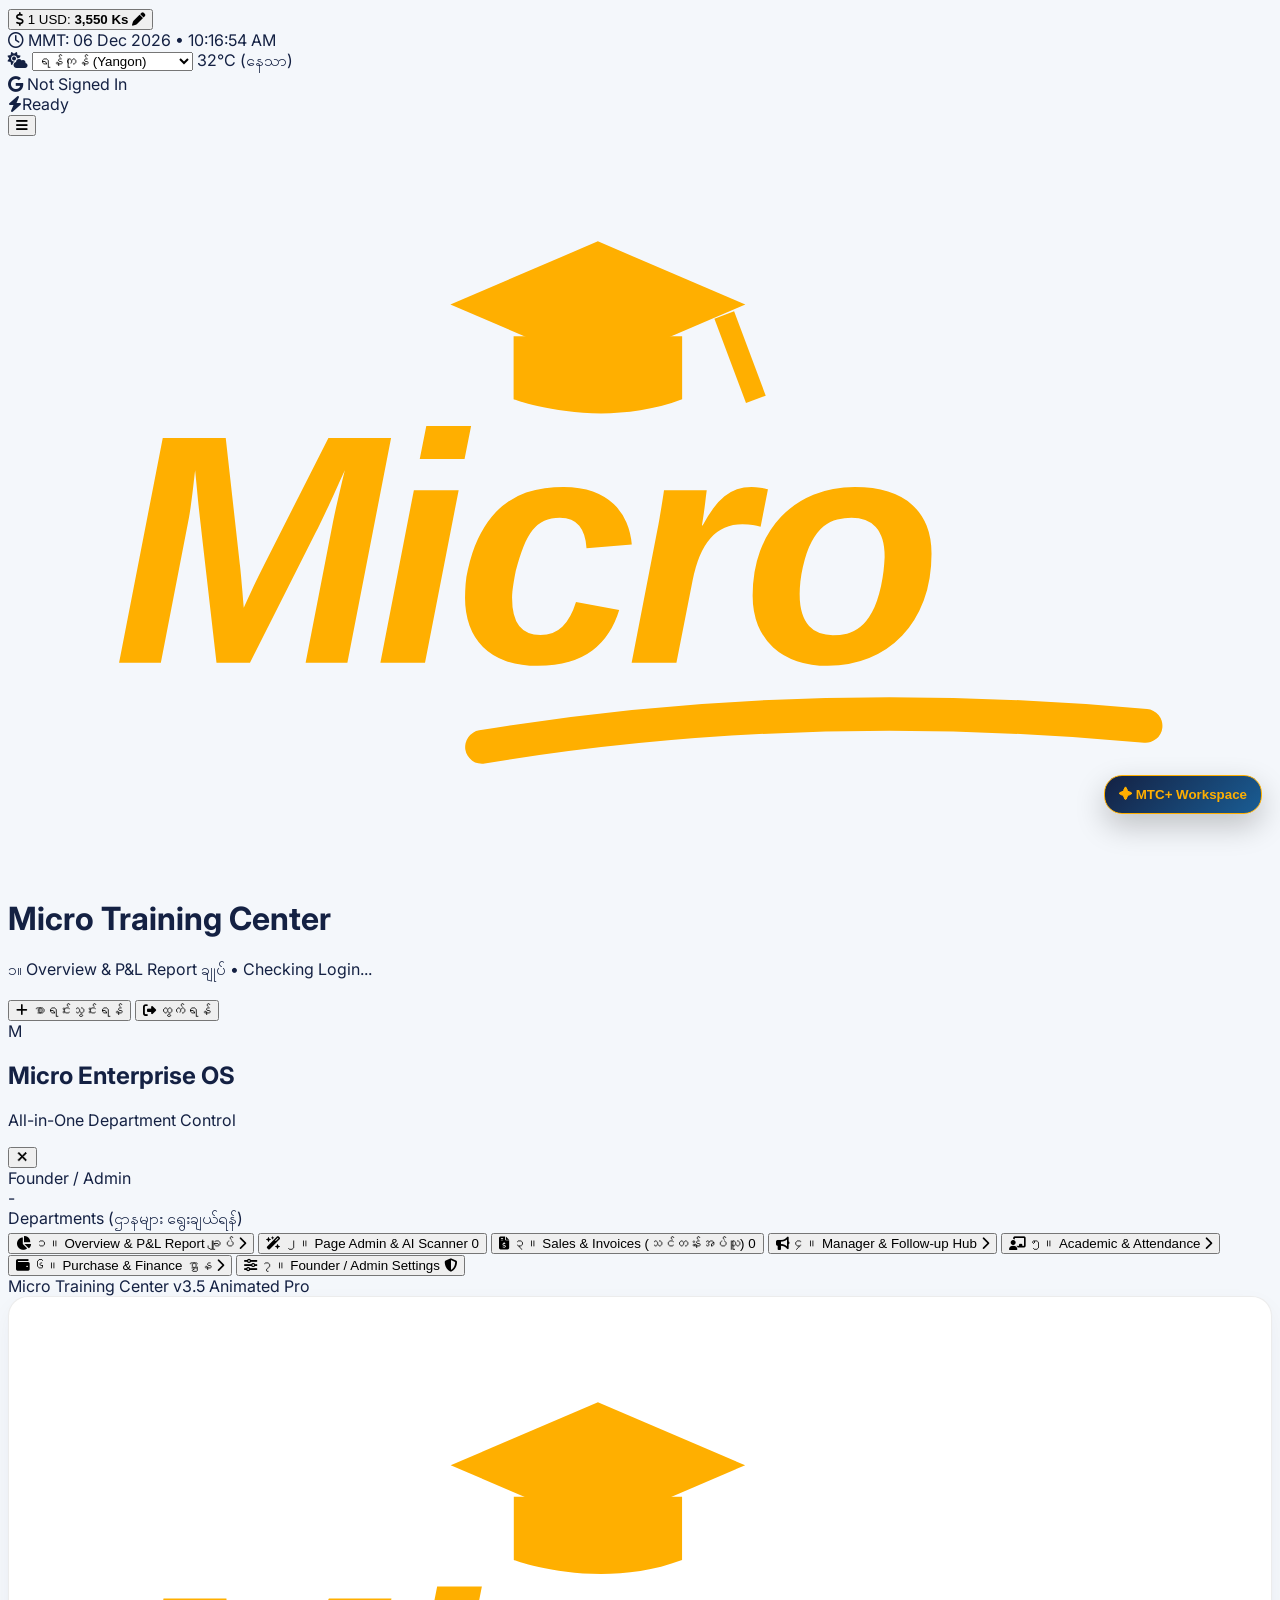
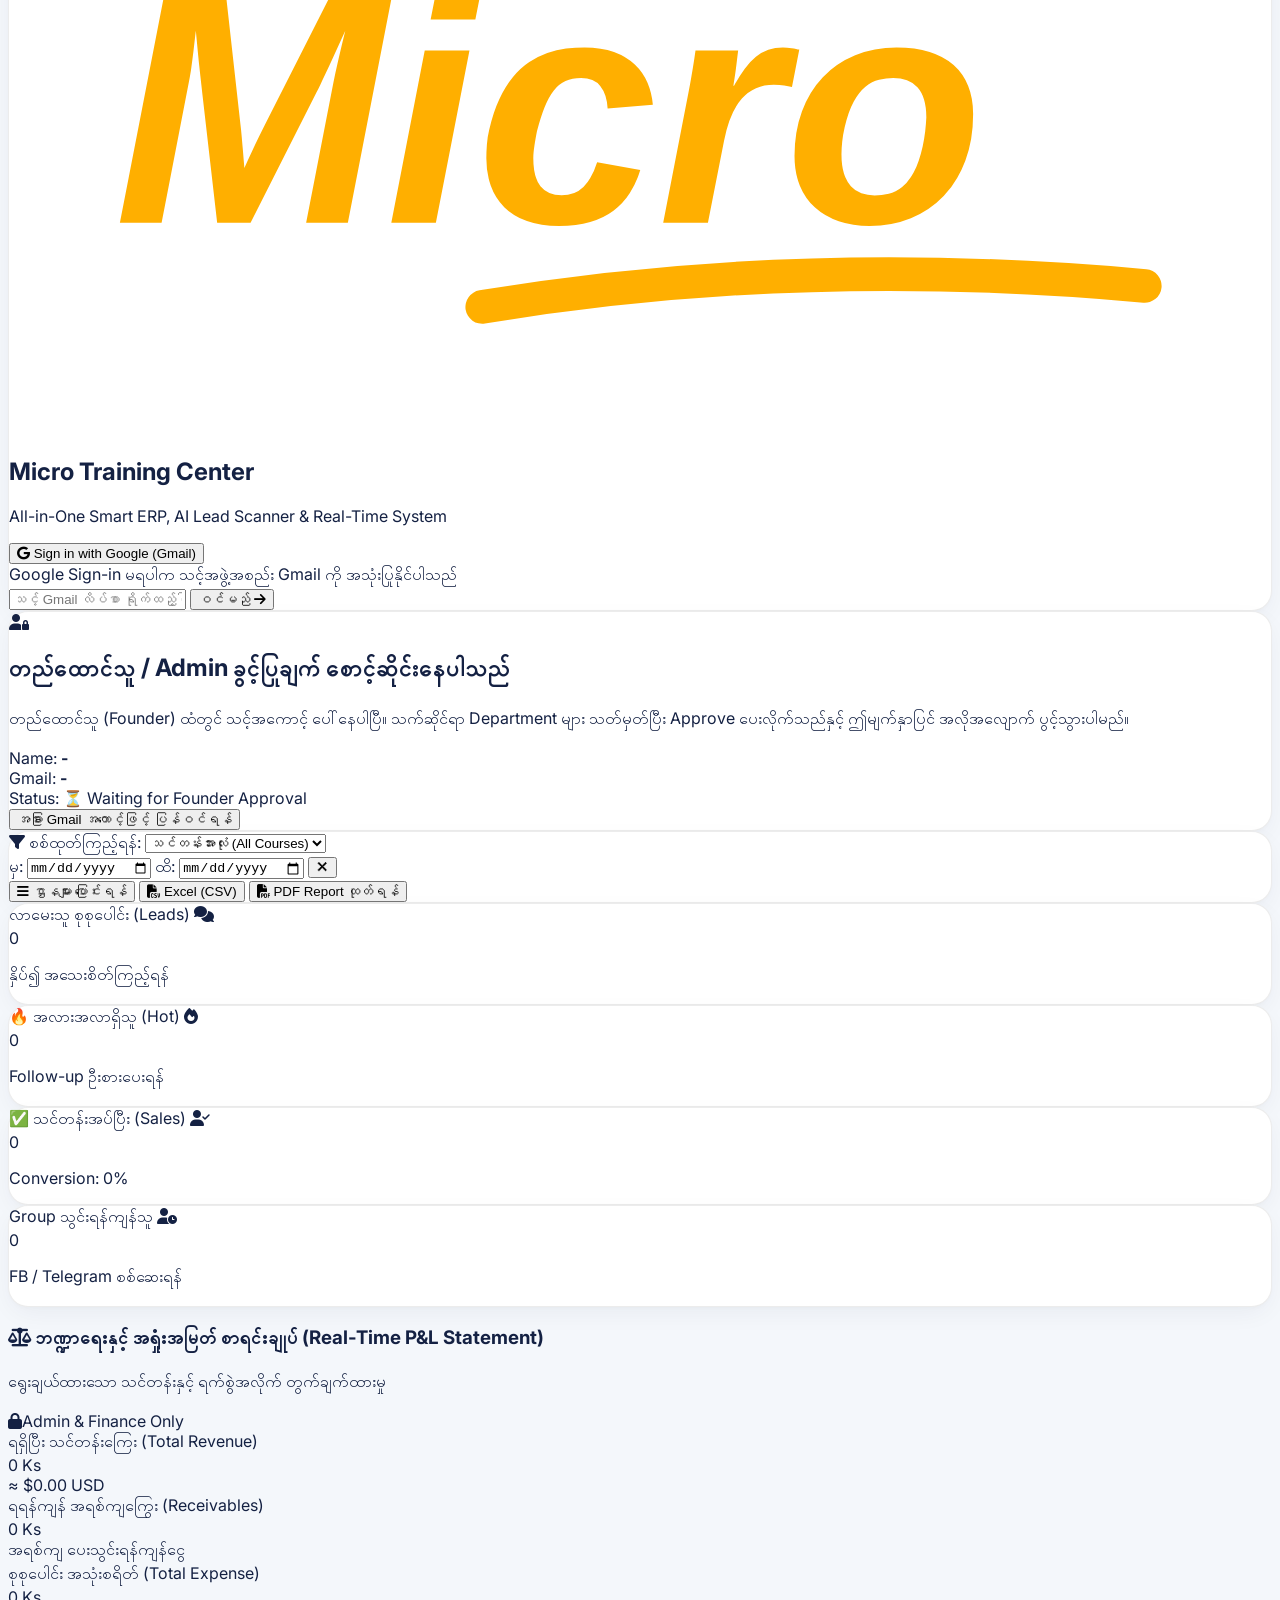
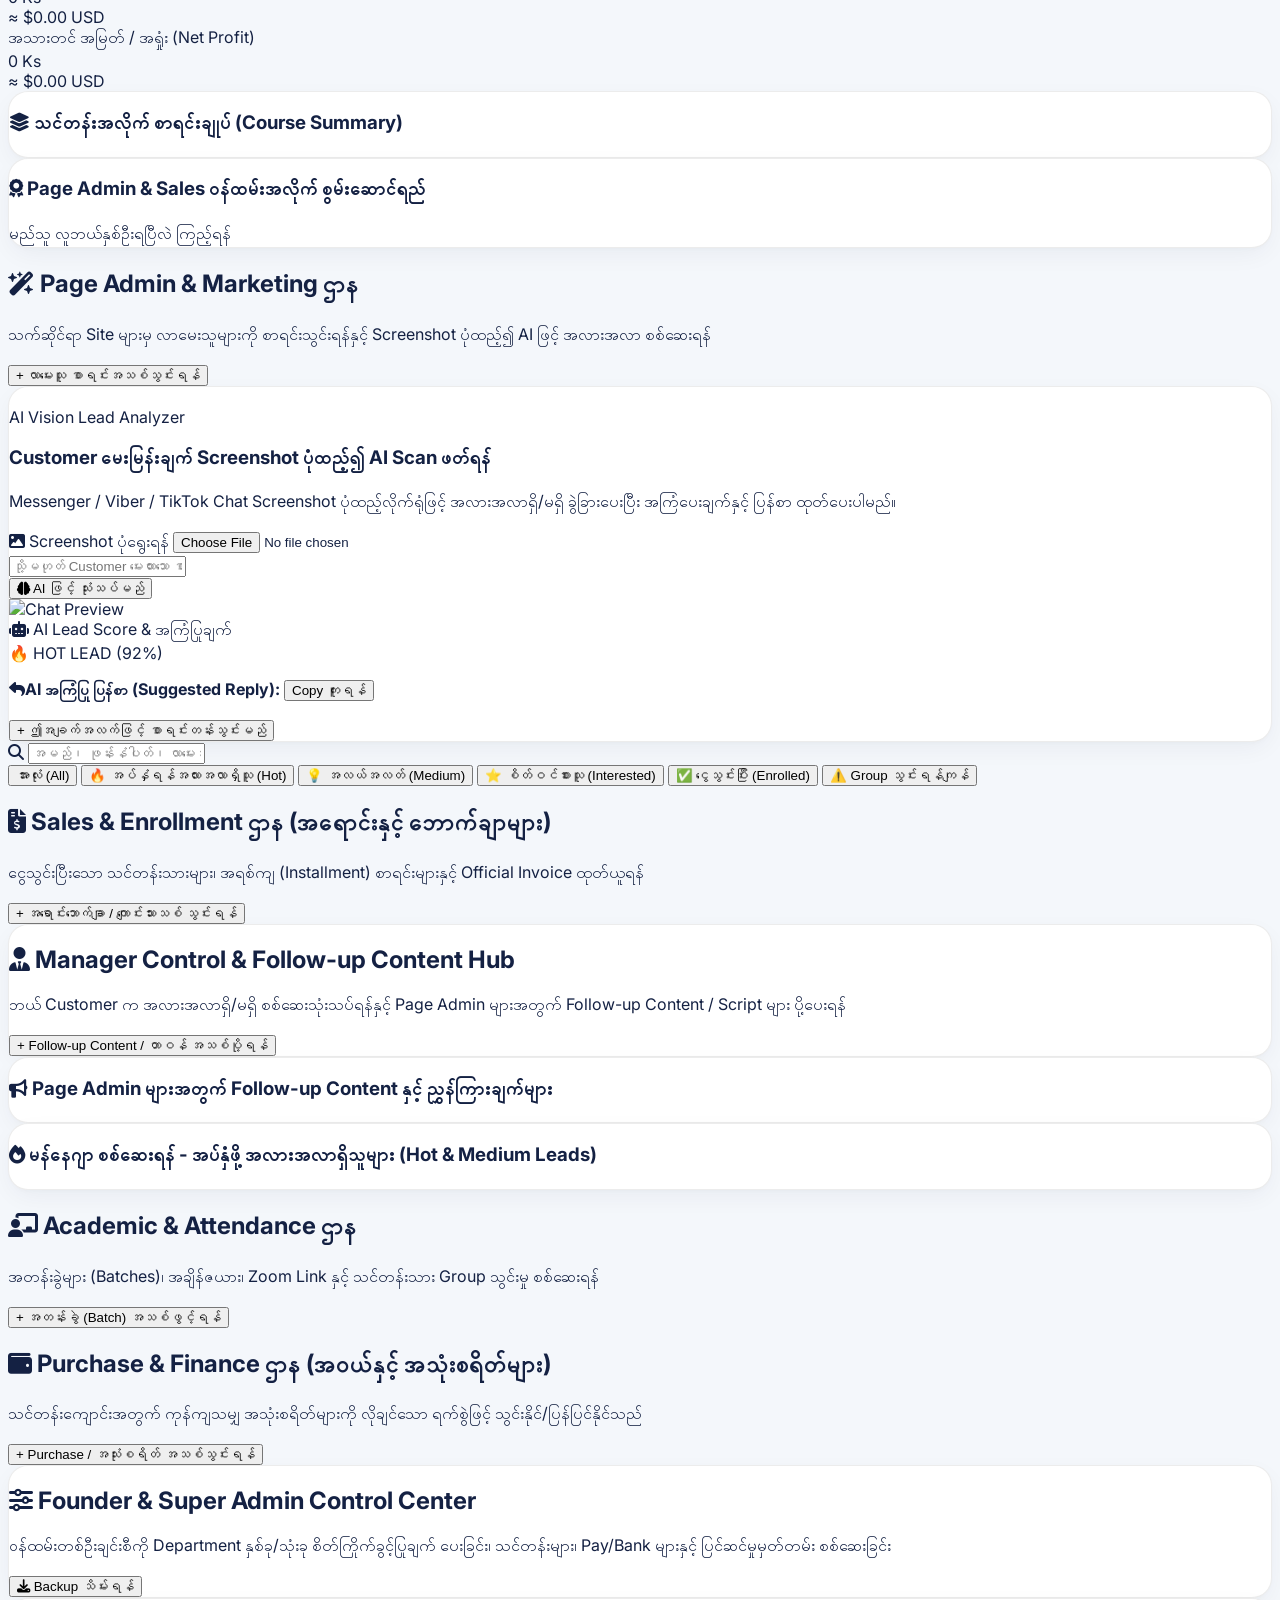
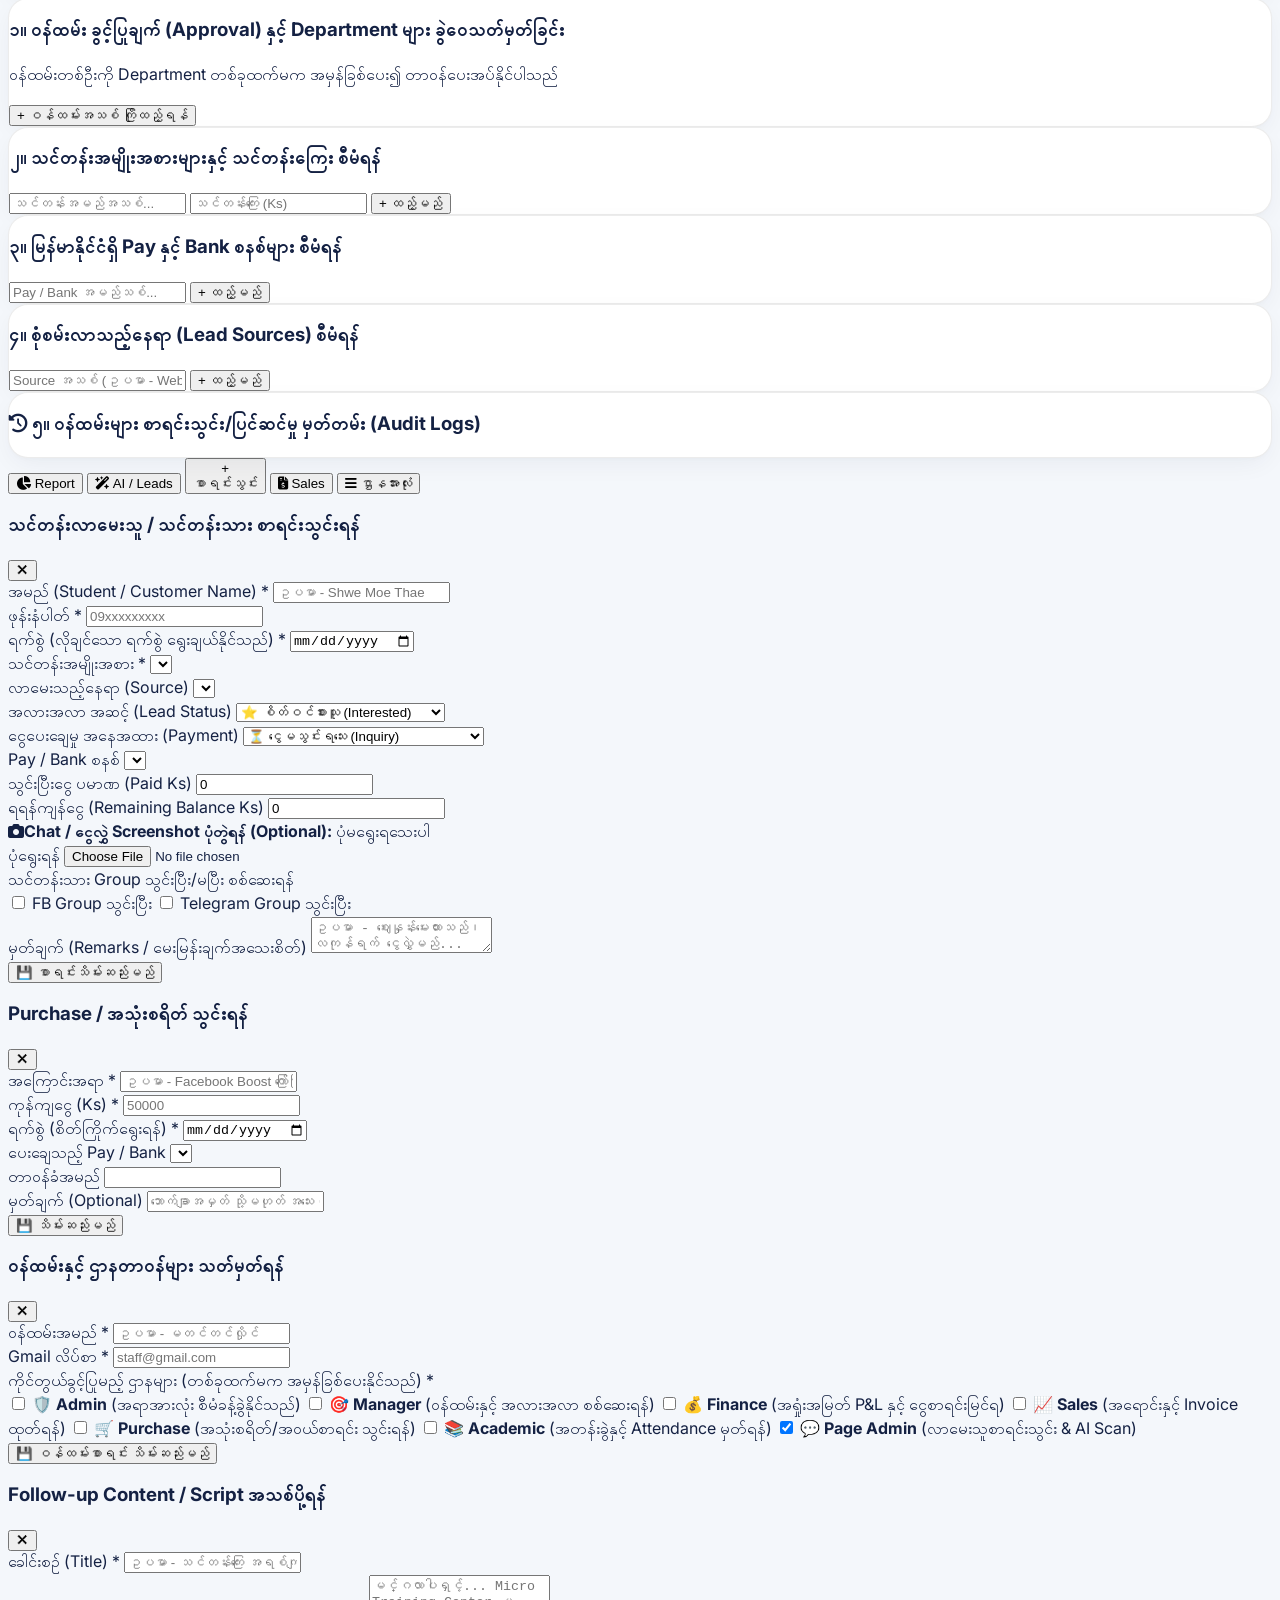
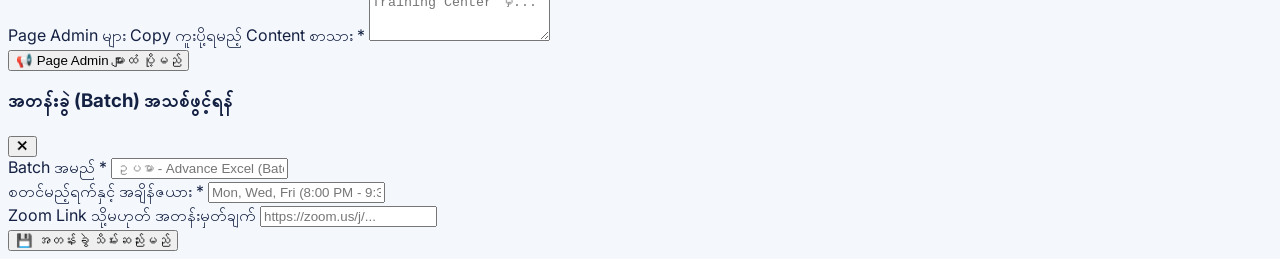
==== commit 916d6afe: "Add files via upload" ====
--- a/index.html
+++ b/index.html
@@ -1378,18 +1378,27 @@
         onSnapshot(sharedDocRef, (docSnap) => {
           if (docSnap.exists()) {
             const cloudData = docSnap.data();
+            // Merge cloud + local state. Never replace local arrays with an empty
+            // or older cloud snapshot, because this app is designed to preserve
+            // existing MTC data while new records are added.
+            const mergeById = (a,b) => {
+              const m = new Map((Array.isArray(a)?a:[]).filter(x=>x?.id).map(x=>[x.id,x]));
+              (Array.isArray(b)?b:[]).filter(x=>x?.id).forEach(x=>m.set(x.id,{...(m.get(x.id)||{}),...x}));
+              return [...m.values()];
+            };
             state = {
               ...defaultData,
+              ...state,
               ...cloudData,
-              courses: cloudData.courses || defaultData.courses,
-              paymentMethods: cloudData.paymentMethods || defaultData.paymentMethods,
-              leadSources: cloudData.leadSources || defaultData.leadSources,
-              users: cloudData.users || defaultData.users,
-              leads: cloudData.leads || [],
-              expenses: cloudData.expenses || [],
-              scripts: cloudData.scripts || defaultData.scripts,
-              batches: cloudData.batches || defaultData.batches,
-              auditLogs: cloudData.auditLogs || []
+              courses: mergeById(state.courses || defaultData.courses, cloudData.courses || []),
+              paymentMethods: Array.from(new Set([...(state.paymentMethods || defaultData.paymentMethods), ...(cloudData.paymentMethods || [])])),
+              leadSources: Array.from(new Set([...(state.leadSources || defaultData.leadSources), ...(cloudData.leadSources || [])])),
+              users: mergeById(state.users || defaultData.users, cloudData.users || []),
+              leads: mergeById(state.leads || [], cloudData.leads || []),
+              expenses: mergeById(state.expenses || [], cloudData.expenses || []),
+              scripts: mergeById(state.scripts || defaultData.scripts, cloudData.scripts || []),
+              batches: mergeById(state.batches || defaultData.batches, cloudData.batches || []),
+              auditLogs: mergeById(state.auditLogs || [], cloudData.auditLogs || [])
             };
             localStorage.setItem(LOCAL_STORAGE_KEY, JSON.stringify(state));
             document.getElementById('syncStatusBadge').innerHTML = `<i class="fa-solid fa-cloud text-micro-yellow mr-1"></i>Live Synced`;
@@ -1401,6 +1410,7 @@
           if (user) {
             localStorage.setItem('MICRO_TC_ACTIVE_USER', JSON.stringify({ email: user.email, displayName: user.displayName }));
             activateUserSession(user);
+            try { await loadCloud(); } catch (e) { console.warn('MTC+ post-login sync', e); }
           }
         });
       } catch (err) {
@@ -2683,17 +2693,24 @@
   const cfg = window.__MTC_FIREBASE_CONFIG__ || {apiKey:"AIzaSyA_FVMmgcE11h09sB8nhFpc0C3BSzq2Qek",authDomain:"micro-training-center.firebaseapp.com",projectId:"micro-training-center",storageBucket:"micro-training-center.firebasestorage.app",messagingSenderId:"535516234007",appId:"1:535516234007:web:3c8844c8196c39023f3752",measurementId:"G-35Y4E4BBFE"};
   const KEY='MTC_PLUS_V1';
   const blank={students:[],customers:[],codes:[],staff:[],courses:[],batches:[],accounts:[],monthlyCloses:[]};
-  let s=JSON.parse(localStorage.getItem(KEY)||'null')||blank;
-  let fb={app:null,db:null,auth:null,storage:null,setDoc:null,getDocs:null,addDoc:null,collection:null,doc:null,onSnapshot:null,uploadBytes:null,getDownloadURL:null,storageRef:null,secondary:null,secondaryAuth:null,createUserWithEmailAndPassword:null};
-  let lastCode='';
+  const normalizeBlank=(src)=>{const out={};for(const k of Object.keys(blank))out[k]=Array.isArray(src?.[k])?src[k]:[];return out};
+  let s=normalizeBlank(JSON.parse(localStorage.getItem(KEY)||'null')||blank);
+  let fb={app:null,db:null,auth:null,storage:null,setDoc:null,deleteDoc:null,getDocs:null,addDoc:null,collection:null,doc:null,onSnapshot:null,uploadBytes:null,getDownloadURL:null,storageRef:null,secondary:null,secondaryAuth:null,createUserWithEmailAndPassword:null};
+  let lastCode=localStorage.getItem(KEY+'_LAST_CODE')||'';
   const $=id=>document.getElementById(id);
-  const esc=v=>String(v??'').replace(/[&<>\"]/g,m=>({'&':'&amp;','<':'&lt;','>':'&gt;','"':'&quot;'}[m]));
+  const esc=v=>String(v??'').replace(/[&<>"]/g,m=>({'&':'&amp;','<':'&lt;','>':'&gt;','"':'&quot;'}[m]));
   const nowISO=()=>new Date().toISOString();
   const userName=()=>window.__MTC_ACTIVE_USER__?.displayName||window.__MTC_ACTIVE_USER__?.email||'Admin';
-  function saveLocal(){localStorage.setItem(KEY,JSON.stringify(s));}
-  function arrMerge(oldArr,newArr){const m=new Map((oldArr||[]).map(x=>[x.id,x]));(newArr||[]).forEach(x=>{if(x?.id&&!m.has(x.id))m.set(x.id,x)});return [...m.values()]}
+  function saveLocal(){try{localStorage.setItem(KEY,JSON.stringify(s));localStorage.setItem(KEY+'_LAST_CODE',lastCode||'')}catch(e){console.warn('MTC+ local save failed',e)}}
+  function arrMerge(oldArr,newArr){const m=new Map((oldArr||[]).filter(x=>x?.id).map(x=>[x.id,x]));(newArr||[]).filter(x=>x?.id).forEach(x=>{if(!m.has(x.id))m.set(x.id,x)});return [...m.values()]}
+  const pendingKey=KEY+'_PENDING';
+  function getPending(){try{return JSON.parse(localStorage.getItem(pendingKey)||'[]')}catch(e){return []}}
+  function setPending(v){try{localStorage.setItem(pendingKey,JSON.stringify(v))}catch(e){}}
+  function queueCloud(col,obj){const q=getPending();const k=`${col}/${obj.id}`;if(!q.some(x=>x.key===k))q.push({key:k,col,id:obj.id,obj});setPending(q)}
   async function cloudAdd(col,obj){try{if(fb.addDoc&&fb.collection&&fb.db){await fb.addDoc(fb.collection(fb.db,'mtc_plus',col),obj);return true}}catch(e){console.warn('MTC+ cloud add',e)}return false}
-  async function cloudSet(col,id,obj){try{if(fb.setDoc&&fb.doc&&fb.db){await fb.setDoc(fb.doc(fb.db,'mtc_plus',col,id),obj,{merge:true});return true}}catch(e){console.warn('MTC+ cloud set',e)}return false}
+  async function cloudSet(col,id,obj){try{if(fb.setDoc&&fb.doc&&fb.db&&fb.auth?.currentUser){await fb.setDoc(fb.doc(fb.db,'mtc_plus',col,id),obj,{merge:true});return true}}catch(e){console.warn('MTC+ cloud set',e)}return false}
+  async function flushPending(){if(!fb.auth?.currentUser)return;const q=getPending();const left=[];for(const item of q){const ok=await cloudSet(item.col,item.id,item.obj);if(!ok)left.push(item)}setPending(left);if(q.length&&!left.length)notify('Cloud sync ပြီးပါပြီ')}
+
   async function initFirebase(){
     try{
       const appmod=await import('https://www.gstatic.com/firebasejs/10.12.2/firebase-app.js');
@@ -2701,24 +2718,33 @@
       const au=await import('https://www.gstatic.com/firebasejs/10.12.2/firebase-auth.js');
       const st=await import('https://www.gstatic.com/firebasejs/10.12.2/firebase-storage.js');
       fb.app=appmod.getApps().length?appmod.getApps()[0]:appmod.initializeApp(cfg);
-      fb.db=fs.getFirestore(fb.app);fb.collection=fs.collection;fb.doc=fs.doc;fb.setDoc=fs.setDoc;fb.addDoc=fs.addDoc;fb.getDocs=fs.getDocs;fb.onSnapshot=fs.onSnapshot;
+      fb.db=fs.getFirestore(fb.app);fb.collection=fs.collection;fb.doc=fs.doc;fb.setDoc=fs.setDoc;fb.deleteDoc=fs.deleteDoc;fb.addDoc=fs.addDoc;fb.getDocs=fs.getDocs;fb.onSnapshot=fs.onSnapshot;
       fb.auth=au.getAuth(fb.app);fb.storage=st.getStorage(fb.app);fb.uploadBytes=st.uploadBytes;fb.getDownloadURL=st.getDownloadURL;fb.storageRef=st.ref;
       try{fb.secondary=appmod.initializeApp(cfg,'MTCPlusSecondary');fb.secondaryAuth=au.getAuth(fb.secondary);fb.createUserWithEmailAndPassword=au.createUserWithEmailAndPassword}catch(e){console.warn('secondary auth',e)}
-      await loadCloud();
+      if(fb.auth?.currentUser) await loadCloud();
     }catch(e){console.warn('MTC+ Firebase unavailable; local mode',e)}
   }
   async function loadCloud(){
-    if(!fb.getDocs||!fb.db)return;
+    if(!fb.getDocs||!fb.db||!fb.auth?.currentUser)return;
     for(const col of Object.keys(blank)){
-      try{const snap=await fb.getDocs(fb.collection(fb.db,'mtc_plus',col));s[col]=snap.docs.map(d=>({id:d.id,...d.data()}))}catch(e){console.warn(col,e)}
-    }
-    saveLocal();renderAll();
+      try{
+        const snap=await fb.getDocs(fb.collection(fb.db,'mtc_plus',col));
+        const cloudRows=snap.docs.map(d=>({id:d.id,...d.data()}));
+        // Merge-only: never replace local records with an empty/partial cloud result.
+        s[col]=arrMerge(s[col],cloudRows);
+        const cloudIds=new Set(cloudRows.map(x=>x.id));
+        for(const row of s[col]) if(!cloudIds.has(row.id)) queueCloud(col,row);
+      }catch(e){console.warn('MTC+ cloud load',col,e)}
+    }
+    saveLocal();
+    await flushPending();
+    renderAll();
   }
   function courses(){const old=(window.state?.courses||[]).map(c=>typeof c==='string'?{name:c}:c).filter(Boolean);const names=new Map();[...old,...s.courses].forEach(c=>{const n=c.name||c.course||'';if(n&&!names.has(n))names.set(n,c)});return [...names.values()]}
   function fillSelect(id,placeholder='Select course'){const el=$(id);if(!el)return;const cur=el.value;el.innerHTML=`<option value="">${placeholder}</option>`+courses().map(c=>`<option value="${esc(c.name||c.course)}">${esc(c.name||c.course)}</option>`).join('');if(cur)el.value=cur}
   function fillBatchSelect(){const el=$('mpStudentBatch');if(!el)return;el.innerHTML='<option value="">No batch selected</option>'+s.batches.map(b=>`<option value="${esc(b.id)}">${esc(b.course)} — ${esc(b.name)} — ${esc(b.days||'')} ${esc(b.time||'')}</option>`).join('')}
   function renderKpi(){
-    const m=[['Students',s.students.length,'🎓'],['Customers',s.customers.length,'◉'],['Generated Codes',s.codes.length,'⌁'],['Staff',s.staff.length,'♙']];$('mpKpis').innerHTML=m.map(x=>`<div class="mp-card"><div class="mp-muted">${x[2]} ${x[0]}</div><div class="mp-kpi">${x[1].toLocaleString()}</div></div>`).join('')}
+    const m=[['Students',s.students.length,'🎓'],['Customers',s.customers.length,'◉'],['Generated Codes',s.codes.length,'⌁'],['Staff',s.staff.length,'♙']];$('mpKpis').innerHTML=m.map(x=>`<div class="mp-card"><div class="mp-muted">${x[2]} ${x[0]}</div><div class="mp-kpi">${x[1].toLocaleString()}</div></div>`).join('');
   }
   function renderStudents(){
     $('mpStudentRows').innerHTML=s.students.slice().reverse().map(x=>`<tr><td class="mp-code">${esc(x.code)}</td><td>${esc(x.name)}</td><td>${esc(x.course)}</td><td><span class="mp-badge ${x.type==='paid'?'mp-paid':'mp-free'}">${x.type==='paid'?'PAID':'DAY 1 FREE'}</span></td><td>${esc(x.phone||'-')}</td><td>${esc(x.batchName||'-')}</td><td>${esc(x.startDate||x.createdAt?.slice(0,10)||'-')}</td><td><button class="mp-btn mp-danger" onclick="MTCPlus.deleteItem('students','${x.id}')">Delete</button></td></tr>`).join('')||'<tr><td colspan="8" class="mp-empty">No student data yet.</td></tr>'
@@ -2738,19 +2764,33 @@
   function notify(msg){if(window.showToast)window.showToast(msg);else alert(msg)}
   function uid(prefix){return prefix+'_'+crypto.randomUUID().replaceAll('-','').slice(0,14)}
   function shortCode(name,course){const clean=v=>String(v||'').replace(/[^A-Za-z0-9\u1000-\u109F]/g,'').toUpperCase();const a=clean(name).slice(0,2)||'ST';const b=clean(course).slice(0,2)||'MT';return `MTC-${a}${b}-${String(Math.floor(Math.random()*9000)+1000)}`}
-  async function add(col,obj){s[col].push(obj);saveLocal();await cloudSet(col,obj.id,obj);renderAll()}
+  async function add(col,obj){
+    s[col].push(obj);
+    saveLocal();
+    const ok=await cloudSet(col,obj.id,obj);
+    if(!ok) queueCloud(col,obj);
+    renderAll();
+    if(!ok) notify('Local မှာသိမ်းပြီးပါပြီ။ Login/Internet ပြန်ရတဲ့အခါ Cloud ကို အလိုအလျောက် Sync လုပ်ပါမည်။');
+  }
   const MTCPlus={
     open(){ $('mtcPlusShell').classList.add('open'); renderAll(); },
     close(){ $('mtcPlusShell').classList.remove('open'); },
     go(page){document.querySelectorAll('.mp-nav').forEach(b=>b.classList.toggle('active',b.dataset.page===page));document.querySelectorAll('.mp-page').forEach(p=>p.classList.toggle('active',p.id==='mp-'+page));$('mpPageTitle').textContent=({home:'MTC+ Dashboard',students:'Student Data',codes:'Code Generator',customers:'Customer Inquiry',academic:'Teacher Schedule',staff:'Staff & Department',courses:'Courses & Batches',reports:'Reports',certificates:'Certificates',accounts:'Accounts',backup:'Backup / Restore'})[page]||'MTC+'},
-    async generateCode(){const name=$('mpCodeName').value.trim(),course=$('mpCodeCourse').value;if(!name||!course)return notify('Name နဲ့ Course ရွေးပေးပါ','error');let code=shortCode(name,course);while(s.codes.some(x=>x.code===code))code=shortCode(name,course);const obj={id:uid('code'),code,name,course,createdBy:userName(),createdAt:nowISO()};await add('codes',obj);lastCode=code;$('mpGeneratedCode').innerHTML=`<div class="mp-card" style="text-align:center;background:#fff9e6;border:2px dashed #ffaf00"><div class="mp-muted">Generated Student Code</div><div style="font-size:30px;font-weight:1000;letter-spacing:2px;margin:6px">${esc(code)}</div><button class="mp-btn mp-primary" onclick="navigator.clipboard.writeText('${esc(code)}');MTCPlus.toast('Code copied')">Copy Code</button></div>`;notify('Student Code generate ပြီးပါပြီ')},
+    async generateCode(){const name=$('mpCodeName').value.trim(),course=$('mpCodeCourse').value;if(!name||!course)return notify('Name နဲ့ Course ရွေးပေးပါ','error');let code=shortCode(name,course);while(s.codes.some(x=>x.code===code))code=shortCode(name,course);const obj={id:uid('code'),code,name,course,createdBy:userName(),createdAt:nowISO()};await add('codes',obj);lastCode=code;saveLocal();$('mpGeneratedCode').innerHTML=`<div class="mp-card" style="text-align:center;background:#fff9e6;border:2px dashed #ffaf00"><div class="mp-muted">Generated Student Code</div><div style="font-size:30px;font-weight:1000;letter-spacing:2px;margin:6px">${esc(code)}</div><button class="mp-btn mp-primary" onclick="navigator.clipboard.writeText('${esc(code)}');MTCPlus.toast('Code copied')">Copy Code</button></div>`;notify('Student Code generate ပြီးပါပြီ')},
     copyLastCode(){if(!lastCode)return notify('အရင် Generate လုပ်ပါ','error');navigator.clipboard.writeText(lastCode);notify('Code copied')},
     async saveStudent(){const name=$('mpStudentName').value.trim(),course=$('mpStudentCourse').value;if(!name||!course)return notify('Student Name နဲ့ Course လိုပါတယ်','error');const batch=s.batches.find(b=>b.id===$('mpStudentBatch').value);let code=shortCode(name,course);while(s.students.some(x=>x.code===code))code=shortCode(name,course);const obj={id:uid('stu'),code,name,course,type:$('mpStudentType').value,phone:$('mpStudentPhone').value.trim(),startDate:$('mpStudentStart').value||new Date().toISOString().slice(0,10),batchId:batch?.id||'',batchName:batch?.name||'',note:$('mpStudentNote').value.trim(),createdBy:userName(),createdAt:nowISO()};await add('students',obj);$('mpStudentForm').reset();notify('Student data saved')},
     resetStudent(){$('mpStudentForm').reset()},
     async saveCustomer(){const name=$('mpCustomerName').value.trim();if(!name)return notify('Customer Name လိုပါတယ်','error');const obj={id:uid('cus'),name,phone:$('mpCustomerPhone').value.trim(),course:$('mpCustomerCourse').value,source:$('mpCustomerSource').value.trim(),note:$('mpCustomerNote').value.trim(),createdBy:userName(),createdAt:nowISO()};await add('customers',obj);$('mpCustomerForm').reset();notify('Customer inquiry saved')},
     async saveStaff(){const name=$('mpStaffName').value.trim();if(!name)return notify('Display Name လိုပါတယ်','error');let photo='';const f=$('mpStaffPhoto').files[0];if(f){try{if(fb.storage&&fb.uploadBytes){const r=fb.storageRef(fb.storage,`mtc_plus/staff/${Date.now()}_${f.name.replace(/[^a-zA-Z0-9.]/g,'_')}`);await fb.uploadBytes(r,f);photo=await fb.getDownloadURL(r)}else{photo=await new Promise((res,rej)=>{const rd=new FileReader();rd.onload=()=>res(rd.result);rd.onerror=rej;rd.readAsDataURL(f)})}}catch(e){notify('Photo upload မအောင်မြင်ပါ','error')}}const obj={id:uid('staff'),name,dept:$('mpStaffDept').value,role:$('mpStaffRole').value.trim(),photo,createdBy:userName(),createdAt:nowISO()};await add('staff',obj);$('mpStaffName').value='';$('mpStaffRole').value='';$('mpStaffPhoto').value='';notify('Staff profile saved')},
     async saveCourseAndBatch(){const name=$('mpCourseName').value.trim();if(!name)return notify('Course name လိုပါတယ်','error');const c={id:uid('course'),name,fee:Number($('mpCourseFee').value||0),createdBy:userName(),createdAt:nowISO()};await add('courses',c);const bname=$('mpBatchName').value.trim()||'Batch 01';const b={id:uid('batch'),course:name,name:bname,teacherId:$('mpBatchTeacher').value,days:$('mpBatchDays').value.trim(),time:$('mpBatchTime').value.trim(),room:$('mpBatchRoom').value.trim(),createdBy:userName(),createdAt:nowISO()};await add('batches',b);if(window.state){window.state.courses=window.state.courses||[];if(!window.state.courses.some(x=>(x.name||x)===name))window.state.courses.push({name,fee:c.fee});try{window.renderAll();}catch(e){}}notify('Course + Batch saved and synced')},
-    async deleteItem(col,id){if(!confirm('Delete this record?'))return;s[col]=s[col].filter(x=>x.id!==id);saveLocal();renderAll();notify('Deleted locally. Existing legacy data was not changed.')},
+    async deleteItem(col,id){
+      if(!confirm('Delete this record?'))return;
+      s[col]=s[col].filter(x=>x.id!==id);
+      saveLocal();
+      try{if(fb.auth?.currentUser&&fb.doc&&fb.db&&fb.deleteDoc)await fb.deleteDoc(fb.doc(fb.db,'mtc_plus',col,id));}catch(e){console.warn('MTC+ cloud delete',e)}
+      renderAll();
+      notify('Record deleted. Existing legacy data was not changed.');
+    },
     renderReport(){const start=$('mpReportStart').value,end=$('mpReportEnd').value,course=$('mpReportCourse').value,type=$('mpReportType').value;const inRange=d=>(!start||d>=start)&&(!end||d<=end);let rows=[];if(type==='all'||type==='students')s.students.forEach(x=>{if(inRange((x.startDate||x.createdAt?.slice(0,10)||''))&&(!course||x.course===course))rows.push({date:x.startDate||x.createdAt?.slice(0,10),type:'Student',name:x.name,code:x.code,course:x.course,phone:x.phone,status:x.type})});if(type==='all'||type==='customers')s.customers.forEach(x=>{if(inRange(x.createdAt?.slice(0,10)||'')&&(!course||x.course===course))rows.push({date:x.createdAt?.slice(0,10),type:'Customer',name:x.name,code:'',course:x.course,phone:x.phone,status:'Inquiry'})});if(type==='all'||type==='codes')s.codes.forEach(x=>{if(inRange(x.createdAt?.slice(0,10)||'')&&(!course||x.course===course))rows.push({date:x.createdAt?.slice(0,10),type:'Code',name:x.name,code:x.code,course:x.course,phone:'',status:'Generated'})});rows.sort((a,b)=>String(b.date).localeCompare(String(a.date)));$('mpReportSummary').innerHTML=`<div class="mp-grid"><div class="mp-card"><div class="mp-muted">Total Records</div><div class="mp-kpi">${rows.length}</div></div><div class="mp-card"><div class="mp-muted">Students</div><div class="mp-kpi">${rows.filter(x=>x.type==='Student').length}</div></div><div class="mp-card"><div class="mp-muted">Customers</div><div class="mp-kpi">${rows.filter(x=>x.type==='Customer').length}</div></div><div class="mp-card"><div class="mp-muted">Codes</div><div class="mp-kpi">${rows.filter(x=>x.type==='Code').length}</div></div></div>`;$('mpReportRows').innerHTML=rows.map(x=>`<tr><td>${esc(x.date)}</td><td>${esc(x.type)}</td><td>${esc(x.name)}</td><td class="mp-code">${esc(x.code)}</td><td>${esc(x.course||'-')}</td><td>${esc(x.phone||'-')}</td><td>${esc(x.status)}</td></tr>`).join('')||'<tr><td colspan="7" class="mp-empty">No records in selected range.</td></tr>'},
     exportReport(kind){this.renderReport();const start=$('mpReportStart').value||'all',end=$('mpReportEnd').value||'all';const rows=[...document.querySelectorAll('#mpReportRows tr')].map(tr=>[...tr.children].map(td=>td.innerText));if(kind==='csv'){const csv='\uFEFF'+[['Date','Type','Name','Code','Course','Phone','Status'],...rows].map(r=>r.map(v=>'"'+String(v).replaceAll('"','""')+'"').join(',')).join('\n');const a=document.createElement('a');a.href=URL.createObjectURL(new Blob([csv],{type:'text/csv;charset=utf-8'}));a.download=`MTC_Report_${start}_${end}.csv`;a.click()}else{const el=document.createElement('div');el.style.padding='20px';el.innerHTML=`<h2>MTC Report</h2><p>${start} → ${end}</p><table style="width:100%;border-collapse:collapse;font-size:10px"><tr>${['Date','Type','Name','Code','Course','Phone','Status'].map(x=>`<th style="border:1px solid #ccc;padding:5px">${x}</th>`).join('')}</tr>${rows.map(r=>`<tr>${r.map(v=>`<td style="border:1px solid #ccc;padding:5px">${esc(v)}</td>`).join('')}</tr>`).join('')}</table>`;html2pdf().from(el).set({filename:`MTC_Report_${start}_${end}.pdf`,html2canvas:{scale:2},jsPDF:{unit:'mm',format:'a4',orientation:'landscape'}}).save()}},
     async closeCurrentMonth(){const d=new Date(),month=d.toISOString().slice(0,7);if(s.monthlyCloses.some(x=>x.month===month))return notify('ဒီလစာရင်းပိတ်ထားပြီးပါပြီ');const obj={id:uid('close'),month,closedAt:nowISO(),closedBy:userName(),studentCount:s.students.filter(x=>(x.startDate||x.createdAt||'').startsWith(month)).length,customerCount:s.customers.filter(x=>(x.createdAt||'').startsWith(month)).length,codeCount:s.codes.filter(x=>(x.createdAt||'').startsWith(month)).length};await add('monthlyCloses',obj);notify(`${month} month closed. Previous data remains searchable.`)},
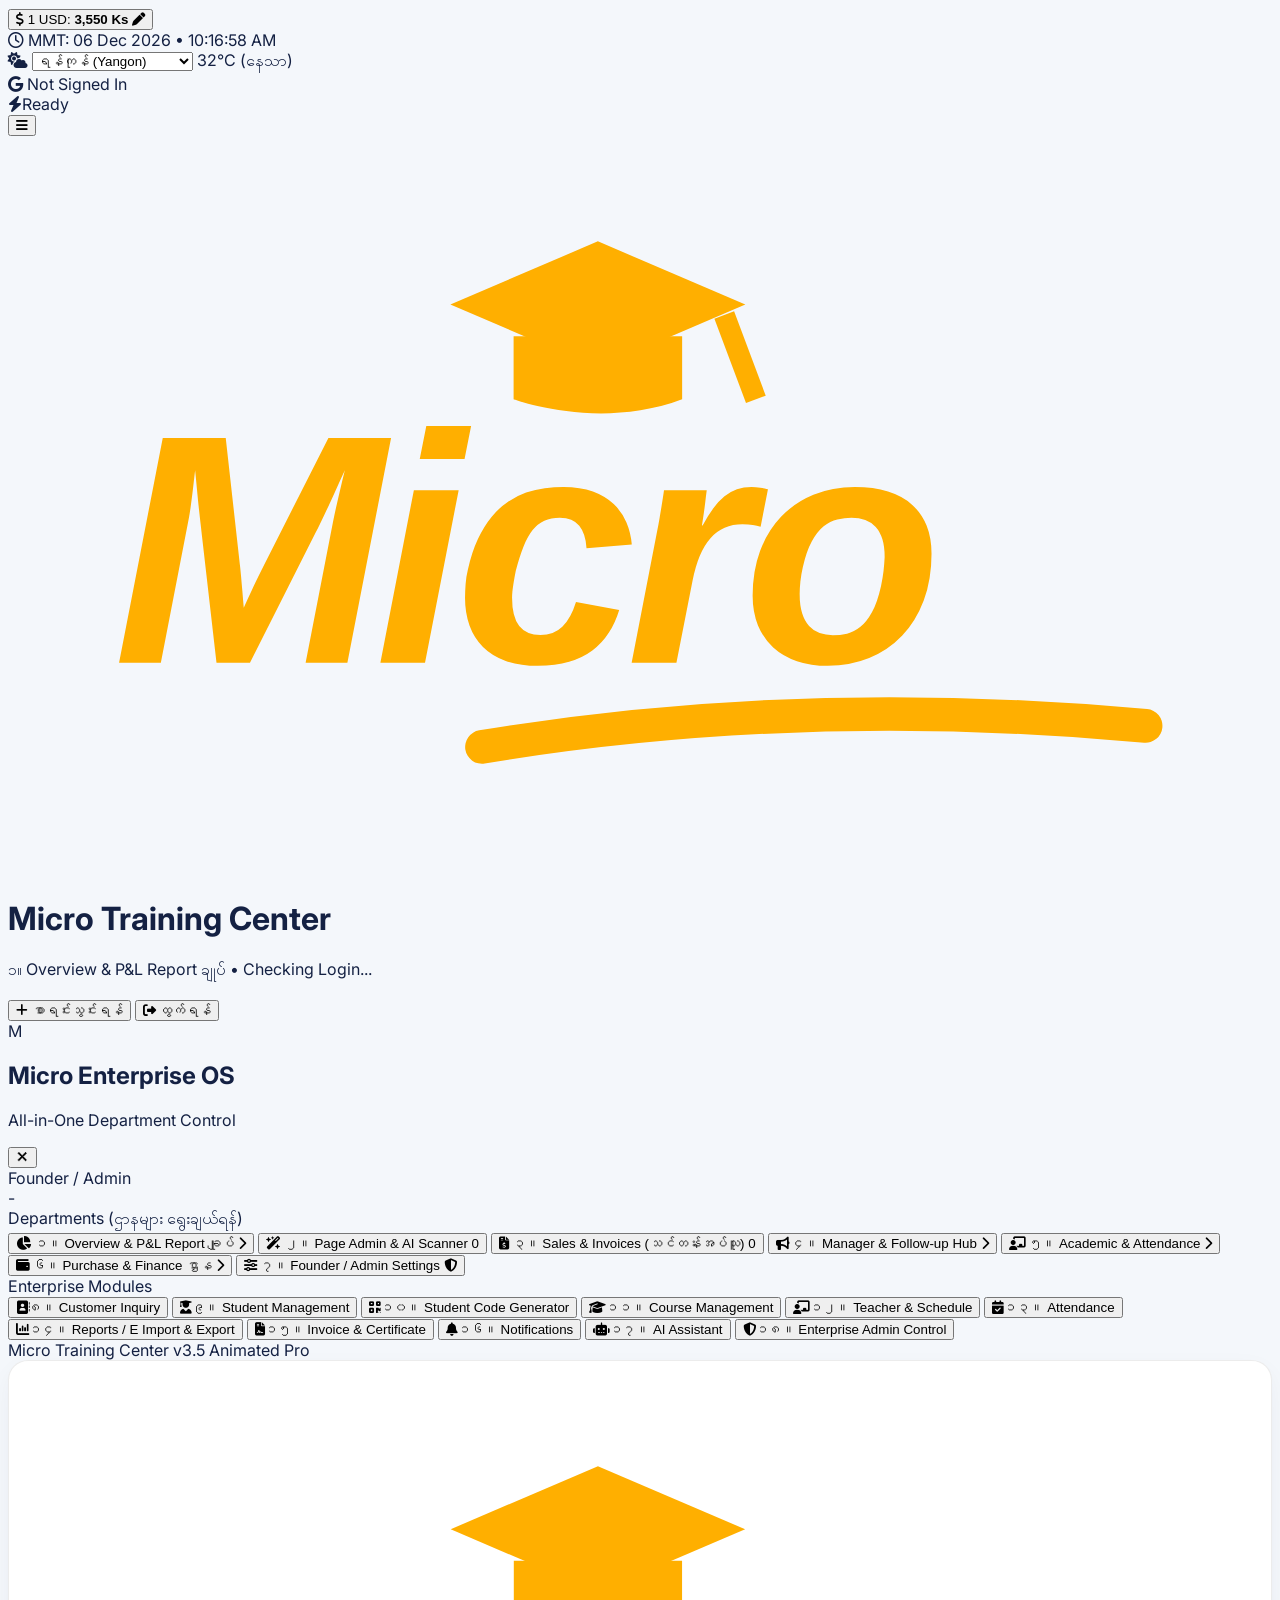
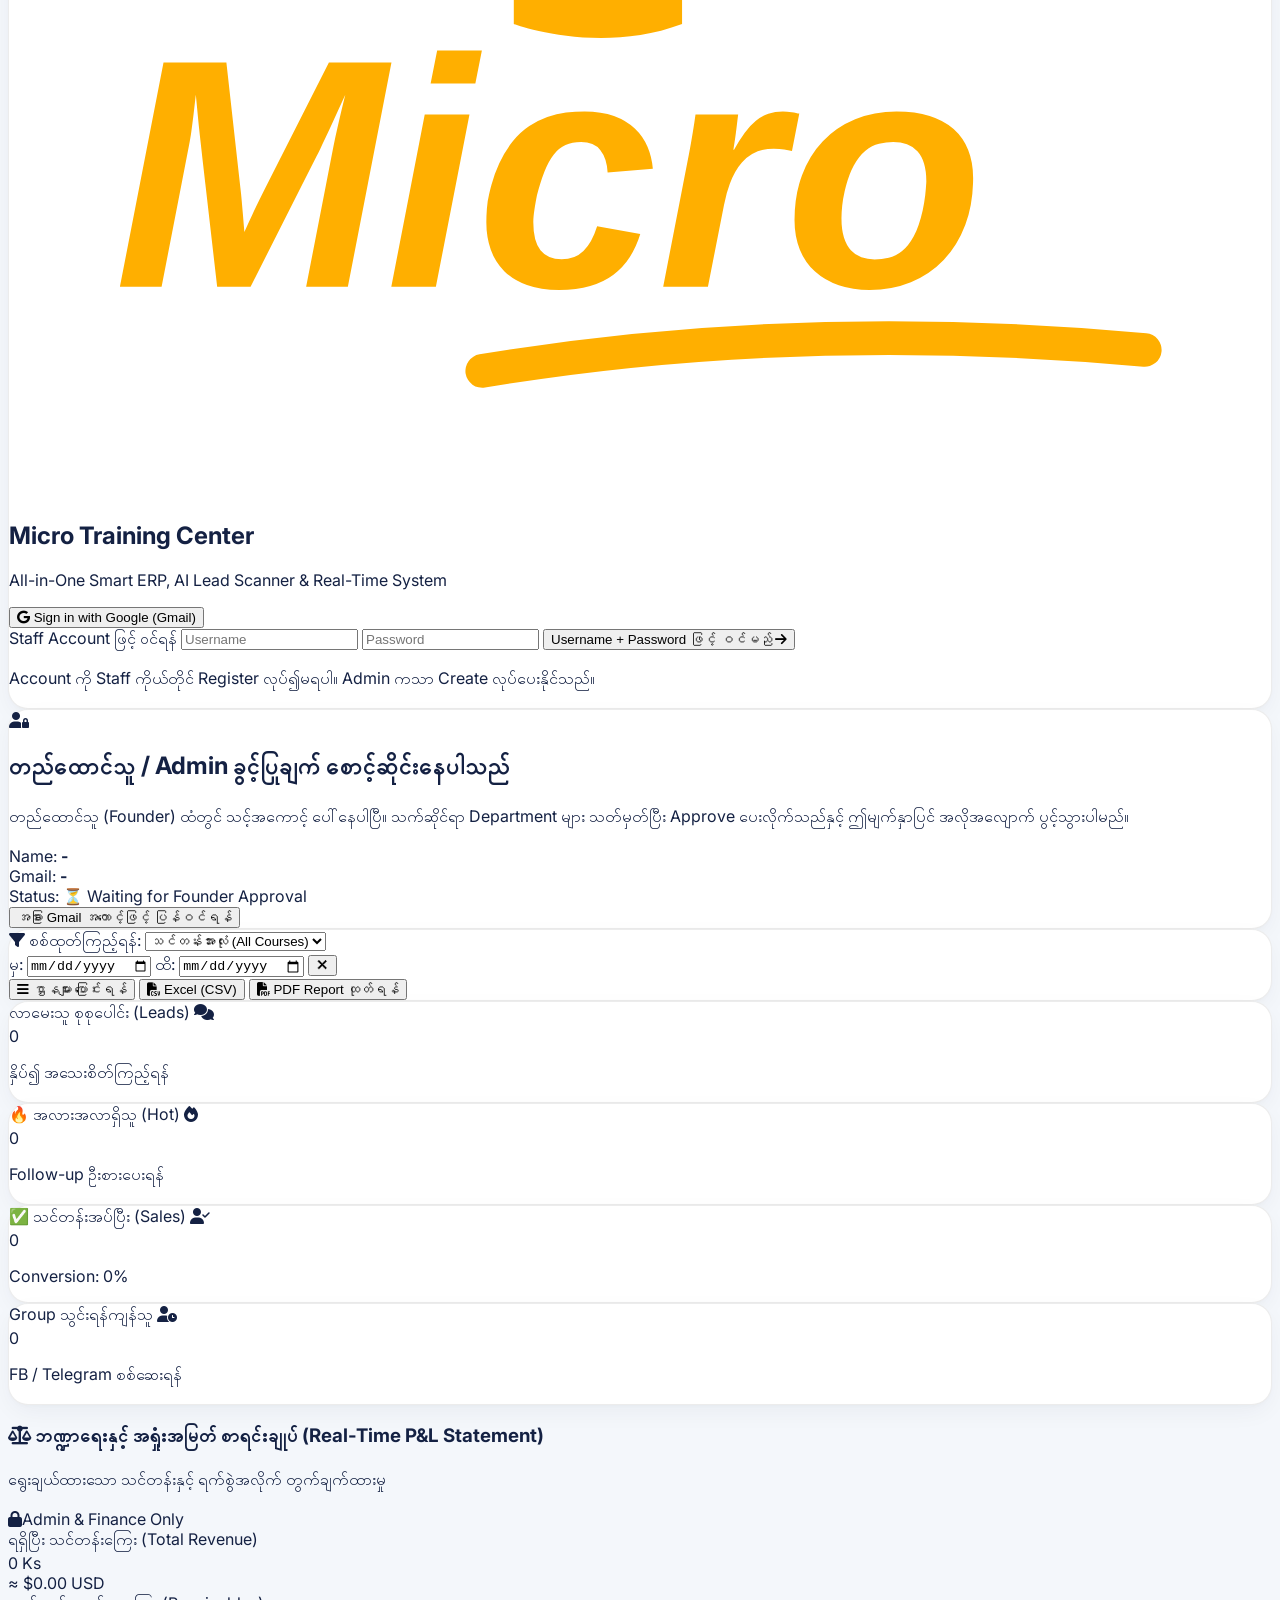
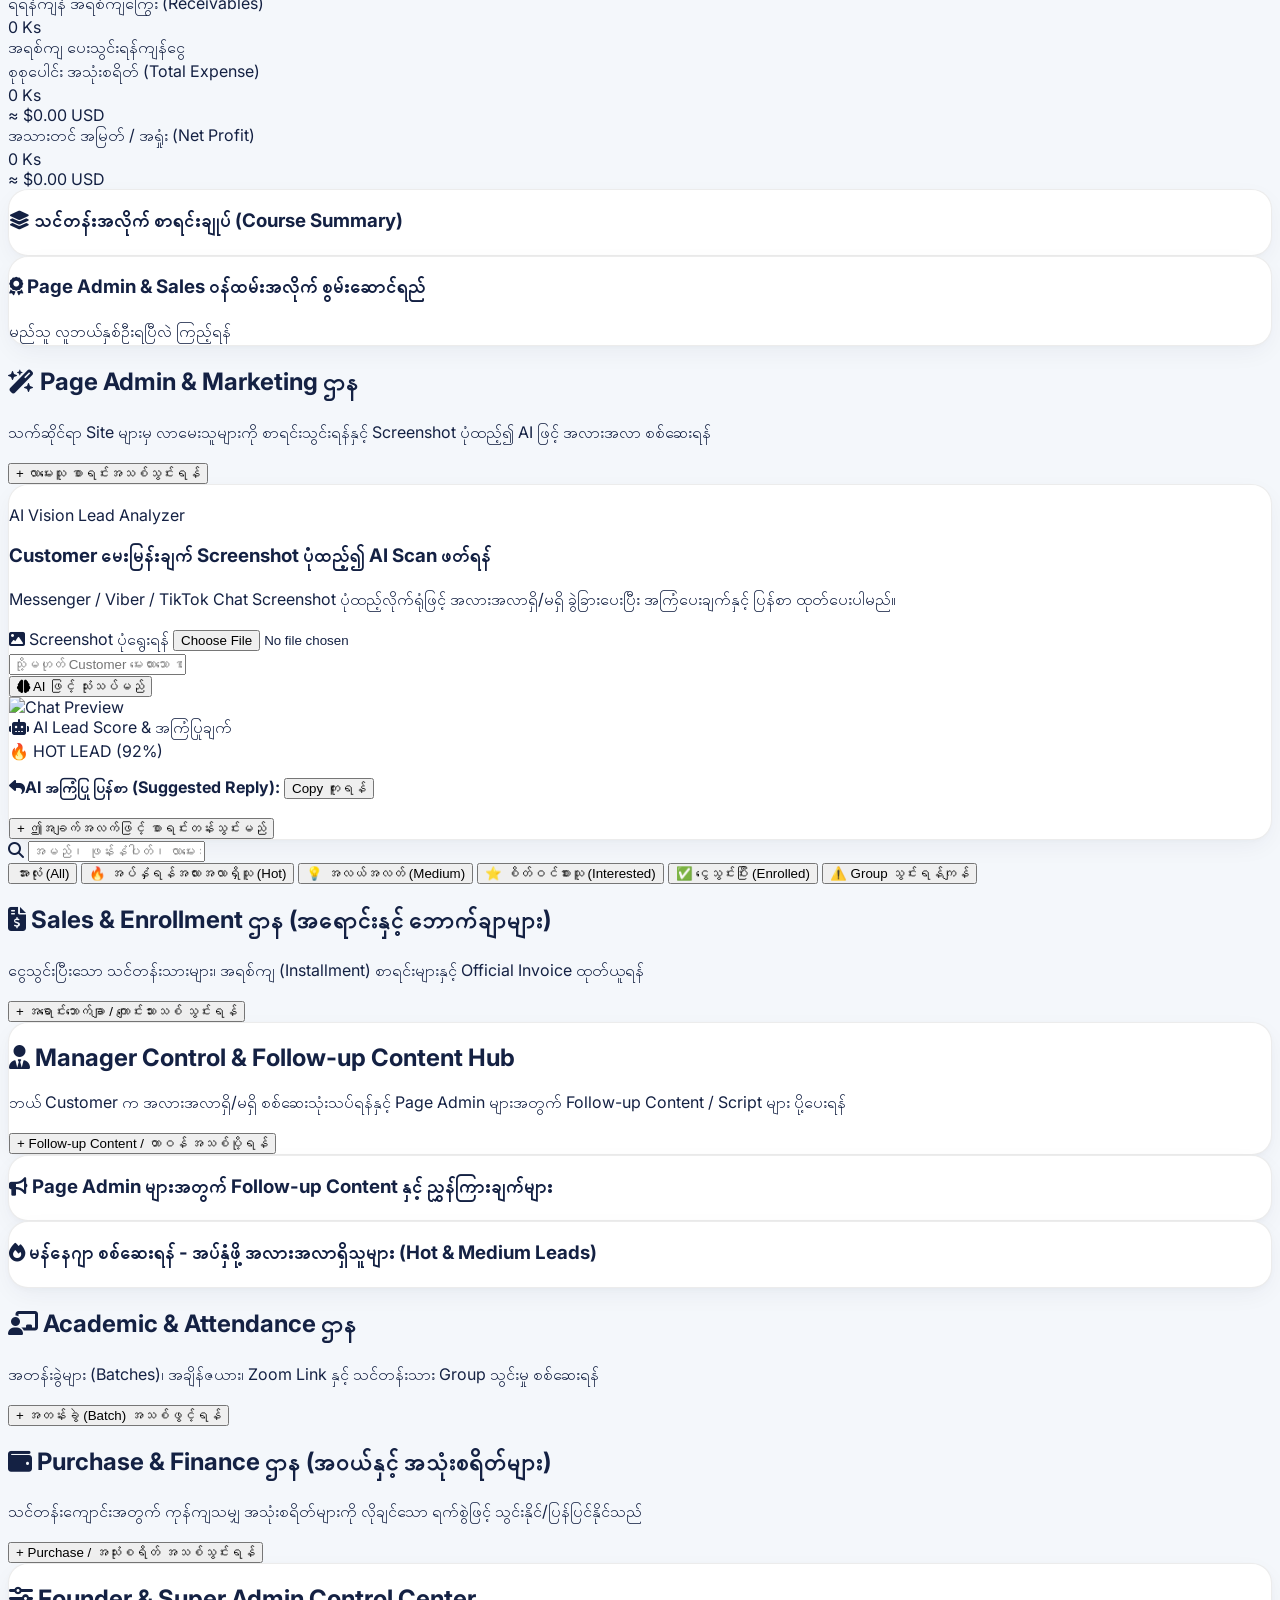
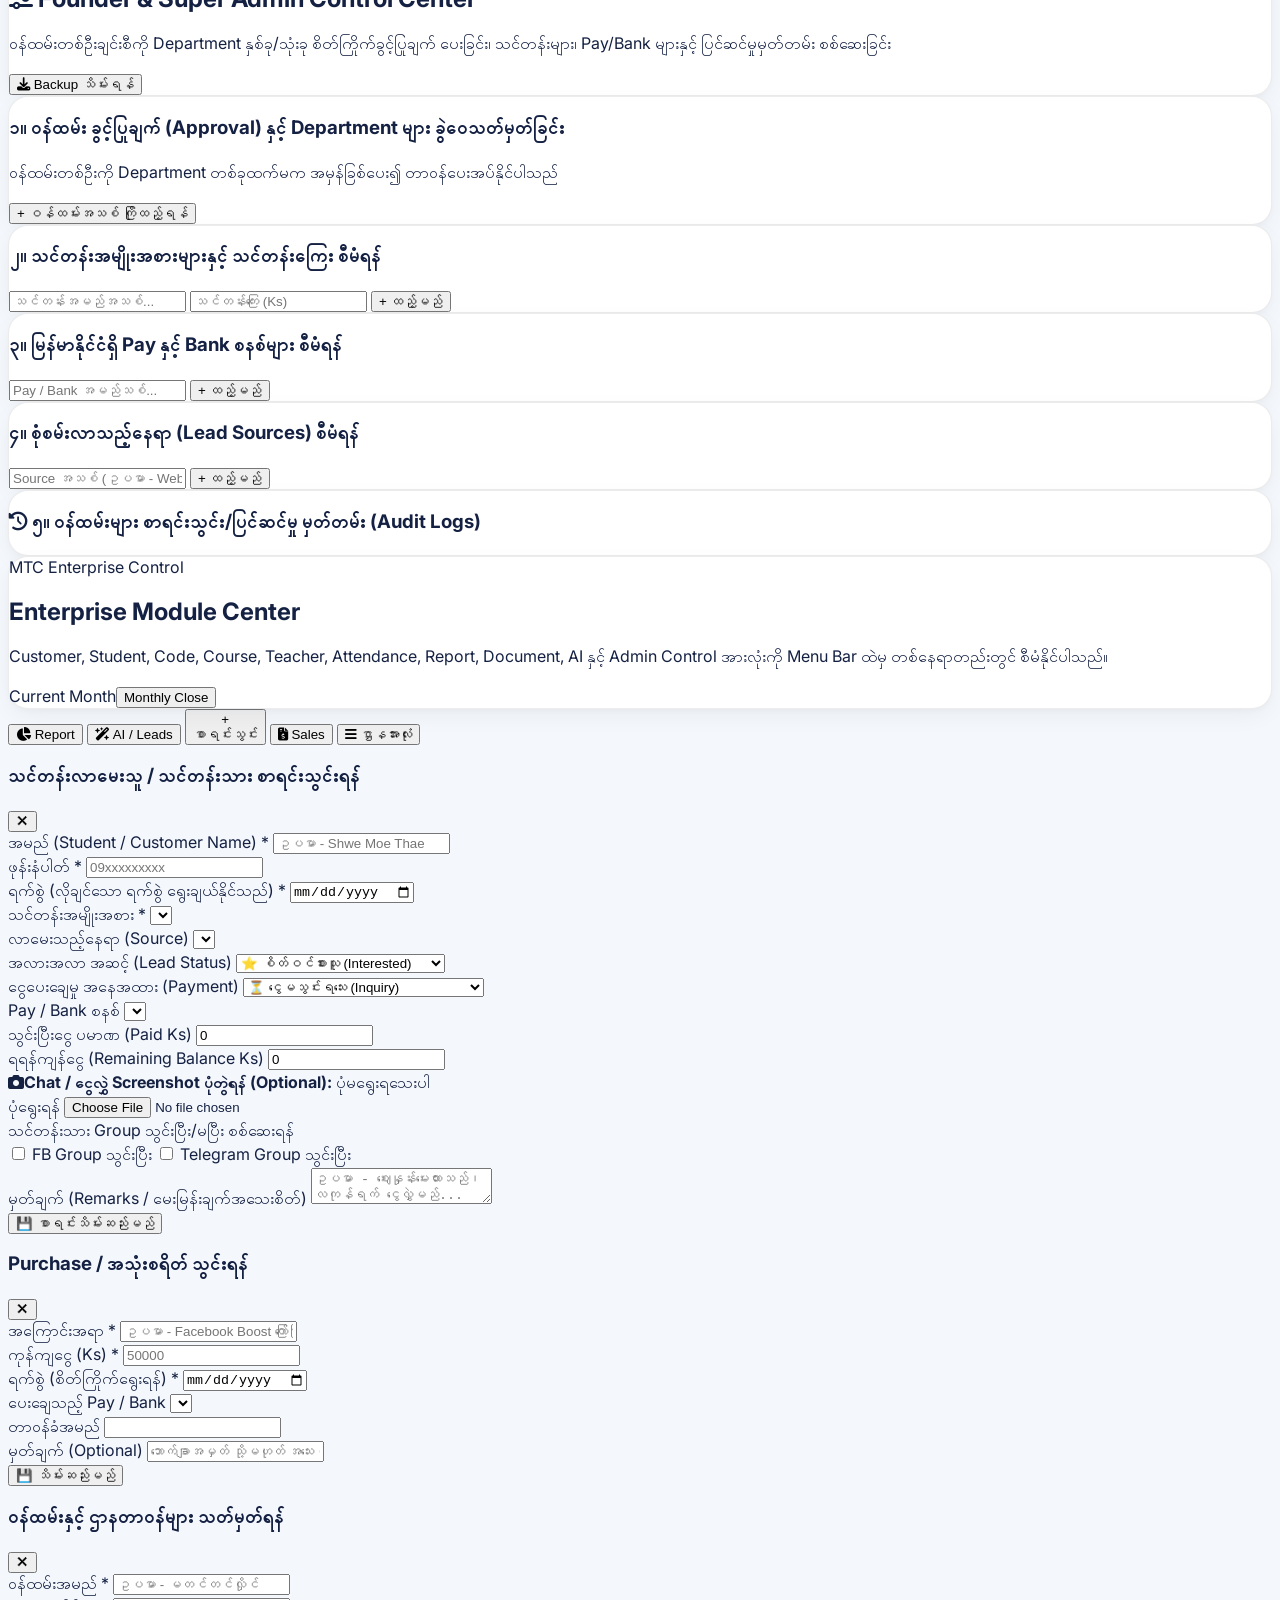
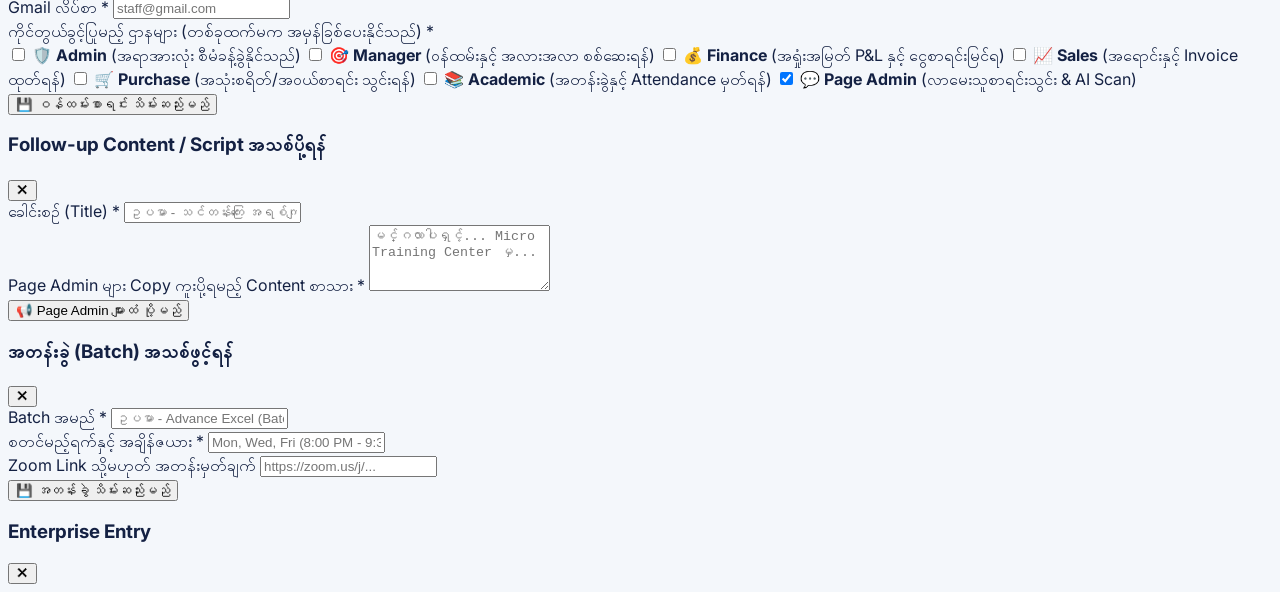
==== commit 45632166: "Add files via upload" ====
--- a/index.html
+++ b/index.html
@@ -324,6 +324,21 @@
             <i class="fa-solid fa-shield-halved text-xs text-micro-yellow"></i>
           </button>
         </div>
+
+        <div class="px-3 pb-3 space-y-1.5">
+          <div class="text-[10px] font-bold uppercase tracking-wider text-micro-yellow/80 px-3 py-1">Enterprise Modules</div>
+          <button type="button" onclick="window.switchTab('enterprise');window.setEnterprisePanel('customers')" id="nav-customers" class="drawer-nav-btn w-full flex items-center gap-3 px-3.5 py-3 rounded-2xl text-xs font-semibold text-slate-200 hover:bg-white/10 transition"><i class="fa-solid fa-address-book w-5 text-center text-sky-300"></i><span>၈။ Customer Inquiry</span></button>
+          <button type="button" onclick="window.switchTab('enterprise');window.setEnterprisePanel('students')" id="nav-students" class="drawer-nav-btn w-full flex items-center gap-3 px-3.5 py-3 rounded-2xl text-xs font-semibold text-slate-200 hover:bg-white/10 transition"><i class="fa-solid fa-user-graduate w-5 text-center text-micro-yellow"></i><span>၉။ Student Management</span></button>
+          <button type="button" onclick="window.switchTab('enterprise');window.setEnterprisePanel('codes')" id="nav-codes" class="drawer-nav-btn w-full flex items-center gap-3 px-3.5 py-3 rounded-2xl text-xs font-semibold text-slate-200 hover:bg-white/10 transition"><i class="fa-solid fa-qrcode w-5 text-center text-micro-yellow"></i><span>၁၀။ Student Code Generator</span></button>
+          <button type="button" onclick="window.switchTab('enterprise');window.setEnterprisePanel('courses')" id="nav-courses" class="drawer-nav-btn w-full flex items-center gap-3 px-3.5 py-3 rounded-2xl text-xs font-semibold text-slate-200 hover:bg-white/10 transition"><i class="fa-solid fa-graduation-cap w-5 text-center text-sky-300"></i><span>၁၁။ Course Management</span></button>
+          <button type="button" onclick="window.switchTab('enterprise');window.setEnterprisePanel('teachers')" id="nav-teachers" class="drawer-nav-btn w-full flex items-center gap-3 px-3.5 py-3 rounded-2xl text-xs font-semibold text-slate-200 hover:bg-white/10 transition"><i class="fa-solid fa-chalkboard-user w-5 text-center text-emerald-300"></i><span>၁၂။ Teacher & Schedule</span></button>
+          <button type="button" onclick="window.switchTab('enterprise');window.setEnterprisePanel('attendance')" id="nav-attendance" class="drawer-nav-btn w-full flex items-center gap-3 px-3.5 py-3 rounded-2xl text-xs font-semibold text-slate-200 hover:bg-white/10 transition"><i class="fa-solid fa-calendar-check w-5 text-center text-amber-300"></i><span>၁၃။ Attendance</span></button>
+          <button type="button" onclick="window.switchTab('enterprise');window.setEnterprisePanel('reports')" id="nav-reports" class="drawer-nav-btn w-full flex items-center gap-3 px-3.5 py-3 rounded-2xl text-xs font-semibold text-slate-200 hover:bg-white/10 transition"><i class="fa-solid fa-chart-column w-5 text-center text-violet-300"></i><span>၁၄။ Reports / E Import & Export</span></button>
+          <button type="button" onclick="window.switchTab('enterprise');window.setEnterprisePanel('documents')" id="nav-documents" class="drawer-nav-btn w-full flex items-center gap-3 px-3.5 py-3 rounded-2xl text-xs font-semibold text-slate-200 hover:bg-white/10 transition"><i class="fa-solid fa-file-contract w-5 text-center text-cyan-300"></i><span>၁၅။ Invoice & Certificate</span></button>
+          <button type="button" onclick="window.switchTab('enterprise');window.setEnterprisePanel('notifications')" id="nav-notifications" class="drawer-nav-btn w-full flex items-center gap-3 px-3.5 py-3 rounded-2xl text-xs font-semibold text-slate-200 hover:bg-white/10 transition"><i class="fa-solid fa-bell w-5 text-center text-rose-300"></i><span>၁၆။ Notifications</span></button>
+          <button type="button" onclick="window.switchTab('enterprise');window.setEnterprisePanel('ai')" id="nav-ai" class="drawer-nav-btn w-full flex items-center gap-3 px-3.5 py-3 rounded-2xl text-xs font-semibold text-slate-200 hover:bg-white/10 transition"><i class="fa-solid fa-robot w-5 text-center text-fuchsia-300"></i><span>၁၇။ AI Assistant</span></button>
+          <button type="button" onclick="window.switchTab('enterprise');window.setEnterprisePanel('admin')" id="nav-enterprise-admin" class="drawer-nav-btn w-full flex items-center gap-3 px-3.5 py-3 rounded-2xl text-xs font-semibold text-slate-200 hover:bg-white/10 transition"><i class="fa-solid fa-shield-halved w-5 text-center text-micro-yellow"></i><span>၁၈။ Enterprise Admin Control</span></button>
+        </div>
       </div>
 
       <!-- Drawer Footer -->
@@ -356,17 +371,15 @@
         <span>Sign in with Google (Gmail)</span>
       </button>
 
-      <!-- Option 2: Direct Gmail Entry (Works even if Popup is blocked on Mobile / WebView) -->
+      <!-- Option 2: Staff Username + Password -->
       <div class="pt-3 border-t border-slate-200 space-y-2.5 text-left">
-        <label class="block text-[11px] font-bold text-slate-500 text-center">
-          သို့မဟုတ် ဖုန်း Browser တွင် Google Popup ပိတ်နေပါက Gmail ရိုက်ထည့်၍ ဝင်ပါ
-        </label>
-        <div class="flex gap-2">
-          <input type="email" id="quickEmailInput" placeholder="သင့် Gmail လိပ်စာ ရိုက်ထည့်ပါ..." value="" class="flex-1 border border-slate-300 rounded-xl px-3.5 py-2.5 text-xs font-semibold focus:outline-none focus:border-micro-blue" />
-          <button type="button" onclick="window.handleQuickEmailLogin()" class="bg-micro-yellow hover:bg-amber-400 text-micro-navy font-extrabold text-xs px-4 py-2.5 rounded-xl shadow ios-btn shrink-0">
-            ဝင်မည် <i class="fa-solid fa-arrow-right ml-1"></i>
-          </button>
-        </div>
+        <label class="block text-[11px] font-bold text-slate-500 text-center">Staff Account ဖြင့် ဝင်ရန်</label>
+        <input type="text" id="usernameLoginInput" autocomplete="username" placeholder="Username" class="w-full border border-slate-300 rounded-xl px-3.5 py-2.5 text-xs font-semibold focus:outline-none focus:border-micro-blue" />
+        <input type="password" id="passwordLoginInput" autocomplete="current-password" placeholder="Password" class="w-full border border-slate-300 rounded-xl px-3.5 py-2.5 text-xs font-semibold focus:outline-none focus:border-micro-blue" />
+        <button type="button" onclick="window.handleUsernameLogin()" class="w-full bg-micro-yellow hover:bg-amber-400 text-micro-navy font-extrabold text-xs px-4 py-2.5 rounded-xl shadow ios-btn">
+          Username + Password ဖြင့် ဝင်မည် <i class="fa-solid fa-arrow-right ml-1"></i>
+        </button>
+        <p class="text-[10px] text-slate-400 text-center">Account ကို Staff ကိုယ်တိုင် Register လုပ်၍မရပါ။ Admin ကသာ Create လုပ်ပေးနိုင်သည်။</p>
       </div>
     </div>
   </div>
@@ -776,6 +789,27 @@
         </h3>
         <div id="auditLogsContainer" class="max-h-60 overflow-y-auto space-y-1.5 text-xs"></div>
       </div>
+    </section>
+
+    <!-- ================= TAB 8: ENTERPRISE MODULE CENTER ================= -->
+    <section id="tab-enterprise" class="hidden space-y-5 animate-fade-up">
+      <div class="ios-card p-5 bg-gradient-to-r from-micro-navy to-micro-blue text-white border-b-4 border-micro-yellow">
+        <div class="flex flex-col lg:flex-row lg:items-center justify-between gap-3">
+          <div><div class="text-[10px] uppercase tracking-widest text-micro-yellow font-black">MTC Enterprise Control</div><h2 class="text-xl font-black">Enterprise Module Center</h2><p class="text-xs text-slate-200 mt-1">Customer, Student, Code, Course, Teacher, Attendance, Report, Document, AI နှင့် Admin Control အားလုံးကို Menu Bar ထဲမှ တစ်နေရာတည်းတွင် စီမံနိုင်ပါသည်။</p></div>
+          <div class="flex gap-2"><span id="enterpriseMonthBadge" class="px-3 py-2 rounded-xl bg-white/10 text-xs font-bold">Current Month</span><button type="button" onclick="window.monthClose()" class="px-3 py-2 rounded-xl bg-micro-yellow text-micro-navy text-xs font-black ios-btn">Monthly Close</button></div>
+        </div>
+      </div>
+      <div id="enterprisePanelCustomers" class="enterprise-panel hidden"></div>
+      <div id="enterprisePanelStudents" class="enterprise-panel hidden"></div>
+      <div id="enterprisePanelCodes" class="enterprise-panel hidden"></div>
+      <div id="enterprisePanelCourses" class="enterprise-panel hidden"></div>
+      <div id="enterprisePanelTeachers" class="enterprise-panel hidden"></div>
+      <div id="enterprisePanelAttendance" class="enterprise-panel hidden"></div>
+      <div id="enterprisePanelReports" class="enterprise-panel hidden"></div>
+      <div id="enterprisePanelDocuments" class="enterprise-panel hidden"></div>
+      <div id="enterprisePanelNotifications" class="enterprise-panel hidden"></div>
+      <div id="enterprisePanelAi" class="enterprise-panel hidden"></div>
+      <div id="enterprisePanelAdmin" class="enterprise-panel hidden"></div>
     </section>
 
   </main>
@@ -1056,6 +1090,14 @@
       <button type="button" onclick="window.saveBatch()" class="w-full py-3 bg-micro-navy text-micro-yellow rounded-2xl font-extrabold shadow ios-btn">
         💾 အတန်းခွဲ သိမ်းဆည်းမည်
       </button>
+    </div>
+  </div>
+
+  <!-- ================= ENTERPRISE MODALS ================= -->
+  <div id="enterpriseModal" class="hidden fixed inset-0 bg-micro-navy/60 backdrop-blur-sm z-[60] items-center justify-center p-4">
+    <div class="animate-modal-pop bg-white w-full max-w-2xl rounded-3xl p-5 md:p-6 space-y-4 max-h-[92vh] overflow-y-auto shadow-2xl border-t-4 border-micro-yellow">
+      <div class="flex items-center justify-between border-b pb-3"><h3 id="enterpriseModalTitle" class="font-black text-micro-navy">Enterprise Entry</h3><button onclick="window.closeModal('enterpriseModal')" class="w-8 h-8 rounded-full bg-slate-100 font-bold">✕</button></div>
+      <div id="enterpriseModalBody"></div>
     </div>
   </div>
 
@@ -1131,6 +1173,31 @@
       auditLogs: []
     };
 
+    // ================= ENTERPRISE DATA (ADDITIVE — ORIGINAL DATA KEPT) =================
+    Object.assign(defaultData, {
+      customers: [], students: [], generatedCodes: [], teachers: [], schedules: [], attendance: [],
+      notifications: [], invoices: [], certificates: [],
+      departments: [
+        {id:'D_SALES',name:'Sales Department',active:true},{id:'D_PURCHASE',name:'Purchase Department',active:true},
+        {id:'D_PAGE',name:'Page Admin Department',active:true},{id:'D_TEACHER',name:'Teacher Department',active:true},
+        {id:'D_HR',name:'HR Department',active:true},{id:'D_ACCOUNT',name:'Accountant Department',active:true},
+        {id:'D_MANAGER',name:'Manager Department',active:true}
+      ],
+      permissions: {
+        ADMIN:{View:true,Add:true,Edit:true,Delete:true,Approve:true,Export:true,Report:true,Settings:true},
+        MANAGER:{View:true,Add:true,Edit:true,Delete:false,Approve:true,Export:true,Report:true,Settings:false},
+        SALES:{View:true,Add:true,Edit:true,Delete:false,Approve:false,Export:true,Report:true,Settings:false},
+        PURCHASE:{View:true,Add:true,Edit:true,Delete:false,Approve:false,Export:true,Report:true,Settings:false},
+        PAGE_ADMIN:{View:true,Add:true,Edit:true,Delete:false,Approve:false,Export:true,Report:true,Settings:false},
+        ACADEMIC:{View:true,Add:true,Edit:true,Delete:false,Approve:false,Export:true,Report:true,Settings:false},
+        FINANCE:{View:true,Add:true,Edit:true,Delete:false,Approve:true,Export:true,Report:true,Settings:false},
+        TEACHER:{View:true,Add:true,Edit:true,Delete:false,Approve:false,Export:false,Report:false,Settings:false},
+        HR:{View:true,Add:true,Edit:true,Delete:false,Approve:true,Export:true,Report:true,Settings:false}
+      },
+      settings:{brandName:'MTC',logoData:'',studentPortalEnabled:false,aiProvider:'Gemini',defaultStudentType:'Paid Student',codePrefix:'MTC',monthlyCloseDay:28},
+      monthlyClosures:[], importHistory:[]
+    });
+
     // Load initial state from LocalStorage or Default
     let state = (() => {
       try {
@@ -1351,6 +1418,17 @@
     window.handleQuickEmailLogin = () => {
       window.showToast('လုံခြုံရေးအတွက် Google Sign-in ဖြင့်သာ ဝင်ရောက်ပါ။', 'error');
     };
+
+    window.handleUsernameLogin = async () => {
+      const username=(document.getElementById('usernameLoginInput')?.value||'').trim().toLowerCase();
+      const password=document.getElementById('passwordLoginInput')?.value||'';
+      if(!username||!password) return window.showToast('Username နှင့် Password နှစ်ခုလုံးထည့်ပါ','error');
+      const staff=(state.users||[]).find(u=>(u.username||'').toLowerCase()===username);
+      if(!staff||!staff.email) return window.showToast('Username မတွေ့ပါ။ Admin ထံမှ Account ရယူပါ','error');
+      if(staff.approved===false) return window.showToast('Admin Approval မရသေးပါ','error');
+      if(!auth) return window.showToast('Firebase Authentication မချိတ်ဆက်ရသေးပါ','error');
+      try{await signInWithEmailAndPassword(auth,staff.email,password)}catch(e){console.error(e);window.showToast('Username သို့မဟုတ် Password မှားနေပါသည်','error')}
+    };
     // Old local-only sessions are untrusted and must not bypass Firebase Authentication.
     localStorage.removeItem('MICRO_TC_ACTIVE_USER');
 
@@ -1363,7 +1441,7 @@
     (async () => {
       try {
         const { initializeApp } = await import("https://www.gstatic.com/firebasejs/10.12.2/firebase-app.js");
-        const { getAuth, GoogleAuthProvider, signInWithPopup, onAuthStateChanged, signOut } = await import("https://www.gstatic.com/firebasejs/10.12.2/firebase-auth.js");
+        const { getAuth, GoogleAuthProvider, signInWithPopup, signInWithEmailAndPassword, createUserWithEmailAndPassword, onAuthStateChanged, signOut } = await import("https://www.gstatic.com/firebasejs/10.12.2/firebase-auth.js");
         const { getFirestore, doc, onSnapshot, setDoc, getDoc } = await import("https://www.gstatic.com/firebasejs/10.12.2/firebase-firestore.js");
 
         const app = initializeApp(firebaseConfig);
@@ -1378,28 +1456,11 @@
         onSnapshot(sharedDocRef, (docSnap) => {
           if (docSnap.exists()) {
             const cloudData = docSnap.data();
-            // Merge cloud + local state. Never replace local arrays with an empty
-            // or older cloud snapshot, because this app is designed to preserve
-            // existing MTC data while new records are added.
-            const mergeById = (a,b) => {
-              const m = new Map((Array.isArray(a)?a:[]).filter(x=>x?.id).map(x=>[x.id,x]));
-              (Array.isArray(b)?b:[]).filter(x=>x?.id).forEach(x=>m.set(x.id,{...(m.get(x.id)||{}),...x}));
-              return [...m.values()];
-            };
-            state = {
-              ...defaultData,
-              ...state,
-              ...cloudData,
-              courses: mergeById(state.courses || defaultData.courses, cloudData.courses || []),
-              paymentMethods: Array.from(new Set([...(state.paymentMethods || defaultData.paymentMethods), ...(cloudData.paymentMethods || [])])),
-              leadSources: Array.from(new Set([...(state.leadSources || defaultData.leadSources), ...(cloudData.leadSources || [])])),
-              users: mergeById(state.users || defaultData.users, cloudData.users || []),
-              leads: mergeById(state.leads || [], cloudData.leads || []),
-              expenses: mergeById(state.expenses || [], cloudData.expenses || []),
-              scripts: mergeById(state.scripts || defaultData.scripts, cloudData.scripts || []),
-              batches: mergeById(state.batches || defaultData.batches, cloudData.batches || []),
-              auditLogs: mergeById(state.auditLogs || [], cloudData.auditLogs || [])
-            };
+            state = { ...defaultData, ...cloudData };
+            Object.keys(defaultData).forEach(k => {
+              if (Array.isArray(defaultData[k]) && !Array.isArray(state[k])) state[k] = JSON.parse(JSON.stringify(defaultData[k]));
+              if (defaultData[k] && typeof defaultData[k] === 'object' && !Array.isArray(defaultData[k]) && (!state[k] || typeof state[k] !== 'object')) state[k] = JSON.parse(JSON.stringify(defaultData[k]));
+            });
             localStorage.setItem(LOCAL_STORAGE_KEY, JSON.stringify(state));
             document.getElementById('syncStatusBadge').innerHTML = `<i class="fa-solid fa-cloud text-micro-yellow mr-1"></i>Live Synced`;
             window.renderAll();
@@ -1410,7 +1471,6 @@
           if (user) {
             localStorage.setItem('MICRO_TC_ACTIVE_USER', JSON.stringify({ email: user.email, displayName: user.displayName }));
             activateUserSession(user);
-            try { await loadCloud(); } catch (e) { console.warn('MTC+ post-login sync', e); }
           }
         });
       } catch (err) {
@@ -1457,7 +1517,8 @@
       manager: '၄။ Manager & Follow-up Content Hub',
       academic: '၅။ Academic & Attendance ဌာန',
       finance: '၆။ Purchase & Finance ဌာန',
-      admin: '၇။ Founder / Admin Control Settings'
+      admin: '၇။ Founder / Admin Control Settings',
+      enterprise: '၈။ MTC Enterprise Module Center'
     };
 
     window.switchTab = (tab) => {
@@ -1479,7 +1540,7 @@
       }
 
       currentActiveTab = tab;
-      ['dashboard', 'leads', 'sales', 'manager', 'academic', 'finance', 'admin'].forEach(t => {
+      ['dashboard', 'leads', 'sales', 'manager', 'academic', 'finance', 'admin', 'enterprise'].forEach(t => {
         const sec = document.getElementById('tab-' + t);
         if (sec) sec.classList.toggle('hidden', t !== tab);
         const navBtn = document.getElementById('nav-' + t);
@@ -1630,6 +1691,7 @@
       renderAcademicTab();
       renderFinanceTab(filteredExpenses);
       renderAdminPanel();
+      renderEnterprise();
     };
 
     function renderDashboardBreakdowns(filteredLeads) {
@@ -2371,12 +2433,16 @@
         document.getElementById('editStaffId').value = u.id;
         document.getElementById('staffNameInput').value = u.name || '';
         document.getElementById('staffEmailInput').value = u.email || '';
+        document.getElementById('staffUsernameInput').value = u.username || '';
+        document.getElementById('staffPasswordInput').value = '';
         const uRoles = Array.isArray(u.roles) ? u.roles : [u.role || 'PAGE_ADMIN'];
         chks.forEach(chk => { chk.checked = uRoles.includes(chk.value); });
       } else {
         document.getElementById('editStaffId').value = '';
         document.getElementById('staffNameInput').value = '';
         document.getElementById('staffEmailInput').value = '';
+        document.getElementById('staffUsernameInput').value = '';
+        document.getElementById('staffPasswordInput').value = '';
         chks.forEach(chk => { chk.checked = chk.value === 'PAGE_ADMIN'; });
       }
       window.openModal('staffModal');
@@ -2386,6 +2452,7 @@
       const editId = document.getElementById('editStaffId').value;
       const name = document.getElementById('staffNameInput').value.trim();
       const email = document.getElementById('staffEmailInput').value.trim();
+      const username = document.getElementById('staffUsernameInput').value.trim().toLowerCase();
       const selectedRoles = Array.from(document.querySelectorAll('.staff-role-chk:checked')).map(c => c.value);
 
       if (!name || !email) return window.showToast('ဝန်ထမ်းအမည်နှင့် Gmail ထည့်သွင်းပါ', 'error');
@@ -2396,6 +2463,7 @@
         if (u) {
           u.name = name;
           u.email = email;
+          u.username = username || u.username || email.split('@')[0];
           u.roles = selectedRoles;
           u.role = selectedRoles[0];
         }
@@ -2407,6 +2475,7 @@
           id: 'u_' + Date.now(),
           name,
           email,
+          username: username || email.split('@')[0],
           role: selectedRoles[0],
           roles: selectedRoles,
           approved: true
@@ -2503,6 +2572,74 @@
       state.leadSources.splice(idx, 1);
       await syncToCloud();
     };
+
+
+    // ================= 14. ENTERPRISE MODULES =================
+    const ENT_PANELS=['customers','students','codes','courses','teachers','attendance','reports','documents','notifications','ai','admin'];
+    let currentEnterprisePanel='customers';
+    const esc=v=>String(v??'').replace(/[&<>"]/g,m=>({'&':'&amp;','<':'&lt;','>':'&gt;','"':'&quot;'}[m]));
+    const uid=p=>p+'_'+Date.now().toString(36)+'_'+Math.random().toString(36).slice(2,7);
+    function isAdmin(){const u=getActiveUser();return !!(u.roles||[]).some(r=>r==='FOUNDER'||r==='ADMIN')}
+    function hasPermission(action, dept){const u=getActiveUser(); if(isAdmin()) return true; const roles=u.roles||[]; return roles.some(r=>(r===dept||!dept) && state.permissions?.[r]?.[action]);}
+    function requirePerm(action,dept){if(!hasPermission(action,dept)){window.showToast('ဤလုပ်ဆောင်ချက်အတွက် Admin ခွင့်ပြုချက် မရှိပါ','error');return false}return true}
+    function monthKey(d=new Date()){return new Date(d).toISOString().slice(0,7)}
+    function enterpriseHeader(title,subtitle,button=''){return `<div class="flex flex-col md:flex-row md:items-center justify-between gap-3"><div><h2 class="text-lg font-black text-micro-navy">${title}</h2><p class="text-xs text-slate-500 mt-1">${subtitle}</p></div>${button}</div>`}
+    window.setEnterprisePanel=(panel)=>{currentEnterprisePanel=ENT_PANELS.includes(panel)?panel:'customers';ENT_PANELS.forEach(p=>document.getElementById('enterprisePanel'+p[0].toUpperCase()+p.slice(1))?.classList.toggle('hidden',p!==currentEnterprisePanel));renderEnterprisePanel()}
+    function openEnt(title,html){document.getElementById('enterpriseModalTitle').textContent=title;document.getElementById('enterpriseModalBody').innerHTML=html;window.openModal('enterpriseModal')}
+    function courseOptions(){return state.courses.map(c=>`<option value="${esc(c.name)}">${esc(c.name)}</option>`).join('')}
+    function teacherOptions(){return state.teachers.map(t=>`<option value="${esc(t.id)}">${esc(t.name)}</option>`).join('')}
+    function studentOptions(){return state.students.map(t=>`<option value="${esc(t.id)}">${esc(t.name)} (${esc(t.studentCode||'-')})</option>`).join('')}
+
+    window.openCustomerEntry=()=>openEnt('Customer Inquiry စာရင်းသွင်းရန်',`<div class="grid grid-cols-1 sm:grid-cols-2 gap-3 text-xs"><input id="ecName" class="border rounded-xl px-3 py-2.5" placeholder="Customer Name *"><input id="ecPhone" class="border rounded-xl px-3 py-2.5" placeholder="Phone (မရှိရင် မထည့်လည်းရ)"><input id="ecDate" type="date" value="${new Date().toISOString().slice(0,10)}" class="border rounded-xl px-3 py-2.5"><select id="ecCourse" class="border rounded-xl px-3 py-2.5"><option value="">Course မသတ်မှတ်ရသေး</option>${courseOptions()}</select><input id="ecSource" class="border rounded-xl px-3 py-2.5" placeholder="Source"><textarea id="ecNote" class="sm:col-span-2 border rounded-xl px-3 py-2.5" rows="3" placeholder="Inquiry / Remark"></textarea></div><button onclick="window.saveEnterpriseCustomer()" class="mt-4 w-full py-3 rounded-2xl bg-micro-navy text-micro-yellow font-black">💾 Customer သိမ်းမည်</button>`)
+    window.saveEnterpriseCustomer=async()=>{if(!requirePerm('Add','PAGE_ADMIN'))return;const name=document.getElementById('ecName').value.trim();if(!name)return window.showToast('Customer Name ထည့်ပါ','error');state.customers.unshift({id:uid('CUS'),name,phone:document.getElementById('ecPhone').value.trim()||'-',date:document.getElementById('ecDate').value,course:document.getElementById('ecCourse').value||'-',source:document.getElementById('ecSource').value.trim()||'-',note:document.getElementById('ecNote').value.trim()||'-',createdBy:getActiveUser().name});state.notifications.unshift({id:uid('N'),title:'Customer အသစ်',body:`${name} ကို Customer Inquiry ထဲသို့ ထည့်သွင်းထားသည်`,date:new Date().toISOString()});window.closeModal('enterpriseModal');await syncToCloud(`Customer "${name}" အသစ်ထည့်သွင်းခဲ့သည်`);window.setEnterprisePanel('customers')}
+
+    window.openStudentEntry=()=>openEnt('Student Management — Student အသစ်သွင်းရန်',`<div class="grid grid-cols-1 sm:grid-cols-2 gap-3 text-xs"><input id="esName" class="border rounded-xl px-3 py-2.5" placeholder="Student Name *"><input id="esPhone" class="border rounded-xl px-3 py-2.5" placeholder="Phone"><input id="esDate" type="date" value="${new Date().toISOString().slice(0,10)}" class="border rounded-xl px-3 py-2.5"><select id="esType" class="border rounded-xl px-3 py-2.5"><option>Paid Student</option><option>Day 1 Free Pass</option></select><select id="esCourse" class="border rounded-xl px-3 py-2.5">${courseOptions()}</select><input id="esBatch" class="border rounded-xl px-3 py-2.5" placeholder="Batch (optional)"><input id="esFee" type="number" class="border rounded-xl px-3 py-2.5" placeholder="Paid / Course Fee"><textarea id="esNote" class="sm:col-span-2 border rounded-xl px-3 py-2.5" rows="2" placeholder="Remark"></textarea></div><button onclick="window.saveEnterpriseStudent()" class="mt-4 w-full py-3 rounded-2xl bg-micro-navy text-micro-yellow font-black">💾 Student သိမ်းမည်</button>`)
+    window.saveEnterpriseStudent=async()=>{if(!requirePerm('Add','ACADEMIC'))return;const name=document.getElementById('esName').value.trim();if(!name)return window.showToast('Student Name ထည့်ပါ','error');const st={id:uid('STU'),name,phone:document.getElementById('esPhone').value.trim()||'-',date:document.getElementById('esDate').value,type:document.getElementById('esType').value,course:document.getElementById('esCourse').value,batch:document.getElementById('esBatch').value.trim()||'-',fee:Number(document.getElementById('esFee').value||0),note:document.getElementById('esNote').value.trim()||'-',studentCode:'',createdBy:getActiveUser().name};state.students.unshift(st);window.closeModal('enterpriseModal');await syncToCloud(`Student "${name}" အသစ်ထည့်သွင်းခဲ့သည်`);window.setEnterprisePanel('students')}
+
+    window.generateStudentCode=async()=>{if(!requirePerm('Add','ACADEMIC'))return;const sid=document.getElementById('codeStudent').value;const st=state.students.find(x=>x.id===sid);if(!st)return window.showToast('Student ရွေးချယ်ပါ','error');const prefix=state.settings.codePrefix||'MTC';const code=`${prefix}${new Date().getFullYear().toString().slice(-2)}-${String(state.generatedCodes.length+1).padStart(4,'0')}`;st.studentCode=code;state.generatedCodes.unshift({id:uid('CODE'),code,studentId:st.id,studentName:st.name,course:st.course,generatedBy:getActiveUser().name,date:new Date().toISOString().slice(0,10)});await syncToCloud(`Student Code ${code} ကို ${st.name} အတွက် Generate လုပ်ခဲ့သည်`);document.getElementById('generatedCodeOutput').textContent=code;document.getElementById('generatedCodeMeta').textContent=`${st.name} • ${st.course}`;window.showToast('Short Student Code Generate ပြီးပါပြီ')}
+    window.copyGeneratedCode=()=>{const v=document.getElementById('generatedCodeOutput').textContent;if(v&&v!=='—')navigator.clipboard.writeText(v).then(()=>window.showToast('Code Copy ကူးပြီးပါပြီ'))}
+    window.shareStudentCode=()=>{const code=document.getElementById('generatedCodeOutput').textContent;if(navigator.share&&code&&code!=='—')navigator.share({title:'MTC Student Code',text:`MTC Student Code: ${code}`});else window.copyGeneratedCode()}
+
+    window.openTeacherEntry=()=>openEnt('Teacher Management — Teacher အသစ်သွင်းရန်',`<div class="grid grid-cols-1 sm:grid-cols-2 gap-3 text-xs"><input id="etName" class="border rounded-xl px-3 py-2.5" placeholder="Teacher Display Name *"><input id="etPhoto" class="border rounded-xl px-3 py-2.5" placeholder="Photo URL (optional)"><input id="etDept" class="border rounded-xl px-3 py-2.5" placeholder="Department / Role"><select id="etCourse" class="border rounded-xl px-3 py-2.5">${courseOptions()}</select><input id="etBatch" class="border rounded-xl px-3 py-2.5" placeholder="Batch"><input id="etRoom" class="border rounded-xl px-3 py-2.5" placeholder="Room"><textarea id="etSchedule" class="sm:col-span-2 border rounded-xl px-3 py-2.5" rows="2" placeholder="Mon, Wed, Fri • 8:00 PM - 9:30 PM"></textarea></div><button onclick="window.saveTeacher()" class="mt-4 w-full py-3 rounded-2xl bg-micro-navy text-micro-yellow font-black">💾 Teacher သိမ်းမည်</button>`)
+    window.saveTeacher=async()=>{if(!requirePerm('Add','ACADEMIC'))return;const name=document.getElementById('etName').value.trim();if(!name)return window.showToast('Teacher Name ထည့်ပါ','error');const t={id:uid('T'),name,photo:document.getElementById('etPhoto').value.trim()||'',department:document.getElementById('etDept').value.trim()||'Teacher',course:document.getElementById('etCourse').value,batch:document.getElementById('etBatch').value.trim()||'-',room:document.getElementById('etRoom').value.trim()||'-',schedule:document.getElementById('etSchedule').value.trim()||'-'};state.teachers.unshift(t);await syncToCloud(`Teacher "${name}" ထည့်သွင်းခဲ့သည်`);window.closeModal('enterpriseModal');window.setEnterprisePanel('teachers')}
+
+    window.openScheduleEntry=()=>openEnt('Teacher Schedule / Timetable',`<div class="grid grid-cols-1 sm:grid-cols-2 gap-3 text-xs"><select id="schTeacher" class="border rounded-xl px-3 py-2.5">${teacherOptions()}</select><select id="schCourse" class="border rounded-xl px-3 py-2.5">${courseOptions()}</select><input id="schDate" type="date" value="${new Date().toISOString().slice(0,10)}" class="border rounded-xl px-3 py-2.5"><input id="schTime" class="border rounded-xl px-3 py-2.5" placeholder="8:00 PM - 9:30 PM"><input id="schBatch" class="border rounded-xl px-3 py-2.5" placeholder="Batch"><input id="schRoom" class="border rounded-xl px-3 py-2.5" placeholder="Room"></div><button onclick="window.saveSchedule()" class="mt-4 w-full py-3 rounded-2xl bg-micro-navy text-micro-yellow font-black">💾 Schedule သိမ်းမည်</button>`)
+    window.saveSchedule=async()=>{if(!requirePerm('Add','ACADEMIC'))return;const tid=document.getElementById('schTeacher').value,t=state.teachers.find(x=>x.id===tid);state.schedules.unshift({id:uid('SCH'),teacherId:tid,teacherName:t?.name||'-',course:document.getElementById('schCourse').value,date:document.getElementById('schDate').value,time:document.getElementById('schTime').value||'-',batch:document.getElementById('schBatch').value||'-',room:document.getElementById('schRoom').value||'-'});await syncToCloud('Teacher Schedule အသစ်သိမ်းခဲ့သည်');window.closeModal('enterpriseModal');window.setEnterprisePanel('teachers')}
+
+    window.markStudentAttendance=async(sid,status='Present')=>{if(!requirePerm('Add','ACADEMIC'))return;const st=state.students.find(x=>x.id===sid);if(!st)return;state.attendance.unshift({id:uid('ATT'),studentId:sid,studentName:st.name,studentCode:st.studentCode||'-',course:st.course,batch:st.batch,date:new Date().toISOString().slice(0,10),status,markedBy:getActiveUser().name});await syncToCloud(`Attendance ${st.name} = ${status}`);window.setEnterprisePanel('attendance')}
+
+    window.exportEnterpriseE=()=>{if(!requirePerm('Export'))return;const rows=state.students.map(x=>({StudentCode:x.studentCode||'-',StudentName:x.name,Phone:x.phone,Type:x.type,Course:x.course,Batch:x.batch,Date:x.date,Fee:x.fee,Note:x.note}));const csv='\uFEFF'+['StudentCode,StudentName,Phone,Type,Course,Batch,Date,Fee,Note',...rows.map(r=>[r.StudentCode,r.StudentName,r.Phone,r.Type,r.Course,r.Batch,r.Date,r.Fee,r.Note].map(v=>`"${String(v??'').replace(/"/g,'""')}"`).join(','))].join('\n');const a=document.createElement('a');a.href=URL.createObjectURL(new Blob([csv],{type:'text/csv;charset=utf-8'}));a.download=`MTC_Students_${new Date().toISOString().slice(0,10)}.csv`;a.click();state.importHistory.unshift({id:uid('EXP'),type:'E Export',date:new Date().toISOString(),by:getActiveUser().name});syncToCloud('Student data E Export ထုတ်ခဲ့သည်')}
+    window.importEnterpriseE=async(ev)=>{if(!requirePerm('Add'))return;const file=ev.target.files[0];if(!file)return;const text=await file.text();const lines=text.replace(/^\uFEFF/,'').split(/\r?\n/).filter(Boolean);if(lines.length<2)return window.showToast('E file အချက်အလက် မလုံလောက်ပါ','error');const head=lines[0].split(',').map(x=>x.replace(/^"|"$/g,''));let count=0;for(const line of lines.slice(1)){const vals=[];let cur='',q=false;for(let i=0;i<line.length;i++){const ch=line[i];if(ch==='"'&&line[i+1]==='"'){cur+='"';i++;continue}if(ch==='"'){q=!q;continue}if(ch===','&&!q){vals.push(cur);cur='';continue}cur+=ch}vals.push(cur);const o={};head.forEach((h,i)=>o[h]=vals[i]||'');if(o.StudentName){const existing=state.students.find(s=>o.StudentCode&&s.studentCode===o.StudentCode);if(existing)Object.assign(existing,{name:o.StudentName,phone:o.Phone||'-',type:o.Type||existing.type,course:o.Course||existing.course,batch:o.Batch||'-',date:o.Date||existing.date,fee:Number(o.Fee||existing.fee),note:o.Note||'-'});else state.students.push({id:uid('STU'),name:o.StudentName,phone:o.Phone||'-',type:o.Type||'Paid Student',course:o.Course||state.courses[0]?.name||'-',batch:o.Batch||'-',date:o.Date||new Date().toISOString().slice(0,10),fee:Number(o.Fee||0),note:o.Note||'-',studentCode:o.StudentCode||''});count++}}state.importHistory.unshift({id:uid('IMP'),type:'E Import',count,date:new Date().toISOString(),by:getActiveUser().name});await syncToCloud(`E Import ဖြင့် ${count} row ထည့်/ပြင်ခဲ့သည်`);window.showToast(`${count} row Import ပြီးပါပြီ`);window.setEnterprisePanel('students')}
+
+    window.printCertificate=studentId=>{const st=state.students.find(x=>x.id===studentId);if(!st)return;const el=document.createElement('div');el.innerHTML=`<div style="padding:50px;text-align:center;border:10px solid #142143;font-family:Arial"><div style="font-size:18px;font-weight:900">MTC</div><h1>Certificate of Completion</h1><p>This certificate is proudly presented to</p><h2>${esc(st.name)}</h2><p>for completing <strong>${esc(st.course)}</strong></p><p>${esc(st.date)}</p></div>`;html2pdf().from(el).set({margin:8,filename:`MTC_Certificate_${st.studentCode||st.id}.pdf`,html2canvas:{scale:2},jsPDF:{unit:'mm',format:'a4',orientation:'landscape'}}).save()}
+    window.printEnterpriseInvoice=studentId=>{const st=state.students.find(x=>x.id===studentId);if(!st)return;const el=document.createElement('div');el.innerHTML=`<div style="padding:30px;font-family:Arial;color:#142143;border:3px solid #142143"><h1>MTC — Invoice</h1><p><b>Student:</b> ${esc(st.name)}</p><p><b>Code:</b> ${esc(st.studentCode||'-')}</p><p><b>Course:</b> ${esc(st.course)}</p><p><b>Type:</b> ${esc(st.type)}</p><p><b>Amount:</b> ${Number(st.fee||0).toLocaleString()} Ks</p><p><b>Date:</b> ${esc(st.date)}</p></div>`;html2pdf().from(el).set({margin:10,filename:`MTC_Invoice_${st.studentCode||st.id}.pdf`,html2canvas:{scale:2},jsPDF:{unit:'mm',format:'a5',orientation:'landscape'}}).save()}
+
+    window.addDepartment=async()=>{if(!requirePerm('Settings','ADMIN'))return;const name=prompt('Department အမည်ထည့်ပါ');if(!name)return;state.departments.push({id:uid('DEP'),name,active:true});await syncToCloud(`Department "${name}" ထည့်သွင်းခဲ့သည်`);window.setEnterprisePanel('admin')}
+    window.togglePermission=async(role,action)=>{if(!isAdmin())return window.showToast('Admin သာ Permission ပြင်နိုင်သည်','error');if(!state.permissions[role])state.permissions[role]={};state.permissions[role][action]=!state.permissions[role][action];await syncToCloud(`Permission ${role}/${action} ပြောင်းလဲခဲ့သည်`);window.setEnterprisePanel('admin')}
+    window.createStaffAccount=async()=>{if(!isAdmin())return window.showToast('Admin သာ Staff Account Create လုပ်နိုင်သည်','error');const name=document.getElementById('eaName').value.trim(),email=document.getElementById('eaEmail').value.trim(),username=document.getElementById('eaUsername').value.trim().toLowerCase(),password=document.getElementById('eaPassword').value;const role=document.getElementById('eaRole').value;if(!name||!email||!username||password.length<6)return window.showToast('Name, Email, Username နှင့် Password (အနည်းဆုံး 6 လုံး) ဖြည့်ပါ','error');if(state.users.some(u=>(u.username||'').toLowerCase()===username))return window.showToast('Username ရှိပြီးသားပါ','error');if(!auth)return window.showToast('Firebase Auth မချိတ်ဆက်ရသေးပါ','error');try{const {initializeApp,getApps}=await import('https://www.gstatic.com/firebasejs/10.12.2/firebase-app.js');const {getAuth,createUserWithEmailAndPassword}=await import('https://www.gstatic.com/firebasejs/10.12.2/firebase-auth.js');const secondary=getApps().find(a=>a.name==='MTCAccountCreator')||initializeApp(firebaseConfig,'MTCAccountCreator');const secAuth=getAuth(secondary);await createUserWithEmailAndPassword(secAuth,email,password);await signOutFn(secAuth);state.users.push({id:uid('USR'),name,email,username,role,roles:[role],approved:true});await syncToCloud(`Staff Account ${username} Create လုပ်ခဲ့သည်`);window.showToast(`Staff ${username} Account ဖန်တီးပြီးပါပြီ`);window.setEnterprisePanel('admin')}catch(e){console.error(e);window.showToast(e.code==='auth/email-already-in-use'?'Email Account ရှိပြီးသားပါ':`Account Create မအောင်မြင်ပါ: ${e.message}`,'error')}}
+    window.saveEnterpriseSettings=async()=>{if(!isAdmin())return window.showToast('Admin သာ Settings ပြင်နိုင်သည်','error');state.settings.codePrefix=document.getElementById('setPrefix').value.trim()||'MTC';state.settings.aiProvider=document.getElementById('setAiProvider').value;state.settings.studentPortalEnabled=document.getElementById('setPortal').checked;state.settings.brandName=document.getElementById('setBrand').value.trim()||'MTC';await syncToCloud('Enterprise Settings သိမ်းဆည်းခဲ့သည်');window.showToast('Admin Settings သိမ်းဆည်းပြီးပါပြီ')}
+    window.monthClose=async()=>{if(!isAdmin())return window.showToast('Admin သာ Monthly Close လုပ်နိုင်သည်','error');const m=monthKey();if(state.monthlyClosures.some(x=>x.month===m))return window.showToast(`${m} ပိတ်ပြီးသားပါ`,'error');state.monthlyClosures.push({id:uid('MON'),month:m,closedAt:new Date().toISOString(),closedBy:getActiveUser().name});await syncToCloud(`${m} Monthly Close လုပ်ခဲ့သည်`);window.showToast(`${m} ကို Close လုပ်ပြီး Historical Data မပျက်ပါ`) }
+
+    function renderEnterprisePanel(){
+      const ids=Object.fromEntries(ENT_PANELS.map(p=>[p,document.getElementById('enterprisePanel'+p[0].toUpperCase()+p.slice(1))]));
+      Object.entries(ids).forEach(([p,el])=>{if(el)el.classList.toggle('hidden',p!==currentEnterprisePanel)});
+      document.getElementById('enterpriseMonthBadge').textContent='Current Month: '+monthKey();
+      const customers=state.customers||[],students=state.students||[],teachers=state.teachers||[];
+      if(currentEnterprisePanel==='customers') ids.customers.innerHTML=enterpriseHeader('Customer Inquiry','Student Management နှင့် သီးခြား Customer စုံစမ်းမေးမြန်းချက်စာရင်း',`<button onclick="window.openCustomerEntry()" class="bg-micro-navy text-micro-yellow px-4 py-2.5 rounded-2xl font-black">+ Customer အသစ်</button>`)+`<div class="ios-card overflow-auto"><table class="w-full text-xs"><thead><tr class="bg-slate-50"><th class="p-3 text-left">Date</th><th class="p-3 text-left">Customer</th><th class="p-3 text-left">Phone</th><th class="p-3 text-left">Course</th><th class="p-3 text-left">Source</th><th class="p-3 text-left">Remark</th></tr></thead><tbody>${customers.map(x=>`<tr class="border-t"><td class="p-3">${esc(x.date)}</td><td class="p-3 font-bold">${esc(x.name)}</td><td class="p-3">${esc(x.phone)}</td><td class="p-3">${esc(x.course)}</td><td class="p-3">${esc(x.source)}</td><td class="p-3">${esc(x.note)}</td></tr>`).join('')||'<tr><td colspan="6" class="p-8 text-center text-slate-400">Customer မရှိသေးပါ</td></tr>'}</tbody></table></div>`;
+      if(currentEnterprisePanel==='students') ids.students.innerHTML=enterpriseHeader('Student Management','Paid Student / Day 1 Free Pass ကို သီးခြားခွဲပြီး သိမ်းဆည်းနိုင်သည်',`<button onclick="window.openStudentEntry()" class="bg-micro-navy text-micro-yellow px-4 py-2.5 rounded-2xl font-black">+ Student အသစ်</button>`)+`<div class="ios-card overflow-auto"><table class="w-full text-xs"><thead><tr class="bg-slate-50"><th class="p-3 text-left">Code</th><th class="p-3 text-left">Name</th><th class="p-3 text-left">Phone</th><th class="p-3 text-left">Type</th><th class="p-3 text-left">Course</th><th class="p-3 text-left">Batch</th><th class="p-3 text-left">Date</th><th class="p-3">Action</th></tr></thead><tbody>${students.map(x=>`<tr class="border-t"><td class="p-3 font-black text-micro-blue">${esc(x.studentCode||'-')}</td><td class="p-3 font-bold">${esc(x.name)}</td><td class="p-3">${esc(x.phone||'-')}</td><td class="p-3">${esc(x.type)}</td><td class="p-3">${esc(x.course)}</td><td class="p-3">${esc(x.batch||'-')}</td><td class="p-3">${esc(x.date)}</td><td class="p-3 whitespace-nowrap"><button onclick="window.printEnterpriseInvoice('${x.id}')" class="px-2 py-1 bg-blue-50 rounded-lg text-micro-blue">Invoice</button> <button onclick="window.printCertificate('${x.id}')" class="px-2 py-1 bg-amber-50 rounded-lg text-amber-700">Certificate</button></td></tr>`).join('')||'<tr><td colspan="8" class="p-8 text-center text-slate-400">Student မရှိသေးပါ</td></tr>'}</tbody></table></div>`;
+      if(currentEnterprisePanel==='codes') ids.codes.innerHTML=enterpriseHeader('Student Code Generator','Student Name + Course ရွေးချယ်ပြီး Short Code Generate / Copy / Share လုပ်နိုင်သည်')+`<div class="grid lg:grid-cols-2 gap-5"><div class="ios-card p-5 space-y-3"><select id="codeStudent" class="w-full border rounded-xl px-3 py-3">${studentOptions()}</select><button onclick="window.generateStudentCode()" class="w-full bg-micro-navy text-micro-yellow py-3 rounded-2xl font-black">Generate Short Code</button><div class="text-center bg-slate-50 rounded-2xl p-5"><div id="generatedCodeOutput" class="text-3xl font-black text-micro-blue">—</div><div id="generatedCodeMeta" class="text-xs text-slate-500 mt-1">Student မရွေးရသေးပါ</div><div class="flex justify-center gap-2 mt-4"><button onclick="window.copyGeneratedCode()" class="px-4 py-2 rounded-xl bg-white border font-bold">Copy</button><button onclick="window.shareStudentCode()" class="px-4 py-2 rounded-xl bg-micro-yellow font-black">Send</button></div></div></div><div class="ios-card p-5"><h3 class="font-black text-micro-navy mb-3">Generated Code History</h3><div class="space-y-2 max-h-96 overflow-auto">${(state.generatedCodes||[]).map(x=>`<div class="p-3 rounded-xl bg-slate-50 border text-xs"><b class="text-micro-blue">${esc(x.code)}</b> — ${esc(x.studentName)} • ${esc(x.course)}<div class="text-slate-400 mt-1">${esc(x.date)} • ${esc(x.generatedBy)}</div></div>`).join('')||'<div class="text-slate-400 text-center py-6">Code မရှိသေးပါ</div>'}</div></div></div>`;
+      if(currentEnterprisePanel==='courses') ids.courses.innerHTML=enterpriseHeader('Course Management','Course တစ်ခါထည့်ပြီး Student / Code / Batch / Schedule / Attendance / Report / Finance တွင် ပြန်ရွေးသုံးနိုင်သည်')+`<div class="ios-card p-5 space-y-4"><div class="flex gap-2"><input id="entCourseName" class="flex-1 border rounded-xl px-3 py-2.5" placeholder="Course Name"><input id="entCourseFee" type="number" class="w-40 border rounded-xl px-3 py-2.5" placeholder="Fee"><button onclick="window.addEntCourse()" class="px-4 rounded-xl bg-micro-navy text-micro-yellow font-black">+ Add</button></div><div class="space-y-2">${state.courses.map(c=>`<div class="flex items-center justify-between p-3 bg-slate-50 rounded-xl border text-xs"><b>${esc(c.name)}</b><span>${Number(c.fee||0).toLocaleString()} Ks</span></div>`).join('')}</div></div>`;
+      if(currentEnterprisePanel==='teachers') ids.teachers.innerHTML=enterpriseHeader('Teacher & Schedule','Teacher photo/name + course + batch + room + timetable',`<div class="flex gap-2"><button onclick="window.openTeacherEntry()" class="bg-micro-navy text-micro-yellow px-4 py-2.5 rounded-2xl font-black">+ Teacher</button><button onclick="window.openScheduleEntry()" class="bg-micro-yellow text-micro-navy px-4 py-2.5 rounded-2xl font-black">+ Schedule</button></div>`)+`<div class="grid md:grid-cols-2 gap-4">${teachers.map(t=>`<div class="ios-card p-4 flex gap-3"><div class="w-14 h-14 rounded-2xl bg-slate-100 overflow-hidden flex items-center justify-center">${t.photo?`<img src="${esc(t.photo)}" class="w-full h-full object-cover">`:'👨‍🏫'}</div><div class="text-xs"><b class="text-sm">${esc(t.name)}</b><div>${esc(t.department)}</div><div>${esc(t.course)} • ${esc(t.batch)}</div><div>Room: ${esc(t.room)}</div><div class="text-slate-500 mt-1">${esc(t.schedule)}</div></div></div>`).join('')}</div><div class="ios-card overflow-auto"><table class="w-full text-xs"><thead><tr class="bg-slate-50"><th class="p-3 text-left">Date</th><th class="p-3">Teacher</th><th class="p-3">Course</th><th class="p-3">Batch</th><th class="p-3">Time</th><th class="p-3">Room</th></tr></thead><tbody>${(state.schedules||[]).map(x=>`<tr class="border-t"><td class="p-3">${esc(x.date)}</td><td class="p-3">${esc(x.teacherName)}</td><td class="p-3">${esc(x.course)}</td><td class="p-3">${esc(x.batch)}</td><td class="p-3">${esc(x.time)}</td><td class="p-3">${esc(x.room)}</td></tr>`).join('')||'<tr><td colspan="6" class="p-8 text-center text-slate-400">Schedule မရှိသေးပါ</td></tr>'}</tbody></table></div>`;
+      if(currentEnterprisePanel==='attendance') ids.attendance.innerHTML=enterpriseHeader('Attendance','Student တစ်ယောက်ချင်းစီကို Present / Absent / Late အဖြစ် မှတ်တမ်းတင်ပြီး Date နဲ့ ပြန်ကြည့်နိုင်သည်')+`<div class="ios-card overflow-auto"><table class="w-full text-xs"><thead><tr class="bg-slate-50"><th class="p-3 text-left">Student</th><th class="p-3">Code</th><th class="p-3">Course</th><th class="p-3">Date</th><th class="p-3">Status</th><th class="p-3">By</th><th class="p-3">Mark</th></tr></thead><tbody>${students.map(x=>`<tr class="border-t"><td class="p-3 font-bold">${esc(x.name)}</td><td class="p-3">${esc(x.studentCode||'-')}</td><td class="p-3">${esc(x.course)}</td><td class="p-3">${new Date().toISOString().slice(0,10)}</td><td class="p-3">${(state.attendance||[]).find(a=>a.studentId===x.id&&a.date===new Date().toISOString().slice(0,10))?.status||'-'}</td><td class="p-3">${(state.attendance||[]).find(a=>a.studentId===x.id&&a.date===new Date().toISOString().slice(0,10))?.markedBy||'-'}</td><td class="p-3 whitespace-nowrap"><button onclick="window.markStudentAttendance('${x.id}','Present')" class="px-2 py-1 bg-emerald-50 rounded">Present</button><button onclick="window.markStudentAttendance('${x.id}','Absent')" class="px-2 py-1 bg-rose-50 rounded">Absent</button><button onclick="window.markStudentAttendance('${x.id}','Late')" class="px-2 py-1 bg-amber-50 rounded">Late</button></td></tr>`).join('')}</tbody></table></div>`;
+      if(currentEnterprisePanel==='reports'){const studentsCount=students.length, paid=students.filter(x=>x.type==='Paid Student').length,free=students.filter(x=>x.type==='Day 1 Free Pass').length;ids.reports.innerHTML=enterpriseHeader('Reports & E Import / Export','Detail + Summary, Date/Month filters နှင့် E file Import / Export')+`<div class="grid sm:grid-cols-3 gap-3"><div class="ios-card p-4"><b>Total Students</b><div class="text-2xl font-black">${studentsCount}</div></div><div class="ios-card p-4"><b>Paid</b><div class="text-2xl font-black text-micro-blue">${paid}</div></div><div class="ios-card p-4"><b>Day 1 Free Pass</b><div class="text-2xl font-black text-amber-600">${free}</div></div></div><div class="ios-card p-5 space-y-3"><div class="flex flex-wrap gap-2"><button onclick="window.exportEnterpriseE()" class="px-4 py-2.5 rounded-xl bg-micro-navy text-micro-yellow font-black">E Export</button><label class="px-4 py-2.5 rounded-xl bg-micro-yellow text-micro-navy font-black cursor-pointer">E Import<input type="file" accept=".csv,.txt" class="hidden" onchange="window.importEnterpriseE(event)"></label><button onclick="window.exportReportPDF()" class="px-4 py-2.5 rounded-xl bg-white border font-bold">PDF Summary</button><button onclick="window.exportBackupJSON()" class="px-4 py-2.5 rounded-xl bg-white border font-bold">Backup JSON</button></div><div class="text-[11px] text-slate-500">Export လုပ်ထားသော E file ထဲ Data ဖြည့်ပြီး ပြန် Import လုပ်နိုင်သည်။ StudentCode ရှိလျှင် existing record ကို update လုပ်ပြီး မရှိလျှင် အသစ်ထည့်သည်။</div></div>`}
+      if(currentEnterprisePanel==='documents') ids.documents.innerHTML=enterpriseHeader('Invoice & Certificate','Student Data မှ Auto ဖြည့်ပြီး MTC-branded PDF ထုတ်နိုင်သည်')+`<div class="ios-card overflow-auto"><table class="w-full text-xs"><thead><tr class="bg-slate-50"><th class="p-3 text-left">Student</th><th class="p-3">Code</th><th class="p-3">Course</th><th class="p-3">Type</th><th class="p-3">Documents</th></tr></thead><tbody>${students.map(x=>`<tr class="border-t"><td class="p-3 font-bold">${esc(x.name)}</td><td class="p-3">${esc(x.studentCode||'-')}</td><td class="p-3">${esc(x.course)}</td><td class="p-3">${esc(x.type)}</td><td class="p-3 whitespace-nowrap"><button onclick="window.printEnterpriseInvoice('${x.id}')" class="px-3 py-1.5 bg-blue-50 text-micro-blue rounded-xl font-bold">Invoice</button> <button onclick="window.printCertificate('${x.id}')" class="px-3 py-1.5 bg-amber-50 text-amber-700 rounded-xl font-bold">Certificate</button></td></tr>`).join('')}</tbody></table></div>`;
+      if(currentEnterprisePanel==='notifications') ids.notifications.innerHTML=enterpriseHeader('Notifications','System အကြောင်းကြားချက်များကို ဒီ Menu ထဲမှာ စုစည်းထားသည်')+`<div class="space-y-2">${(state.notifications||[]).map(n=>`<div class="ios-card p-4"><b>${esc(n.title)}</b><div class="text-xs text-slate-600 mt-1">${esc(n.body)}</div><div class="text-[10px] text-slate-400 mt-1">${esc(n.date)}</div></div>`).join('')||'<div class="ios-card p-8 text-center text-slate-400">Notification မရှိသေးပါ</div>'}</div>`;
+      if(currentEnterprisePanel==='ai') ids.ai.innerHTML=enterpriseHeader('AI Assistant','Gemini ကို default သုံးပြီး မရပါက OpenAI provider ကို ပြောင်းနိုင်သော configuration')+`<div class="ios-card p-5 space-y-4"><div class="grid sm:grid-cols-2 gap-3"><select id="setAiProvider" class="border rounded-xl px-3 py-2.5"><option ${state.settings.aiProvider==='Gemini'?'selected':''}>Gemini</option><option ${state.settings.aiProvider==='OpenAI'?'selected':''}>OpenAI</option></select><input id="aiPrompt" class="border rounded-xl px-3 py-2.5" placeholder="AI ကို မေးလိုသည့် အကြောင်းအရာ"></div><button onclick="window.runEnterpriseAi()" class="w-full bg-micro-navy text-micro-yellow py-3 rounded-2xl font-black">AI Analysis</button><div id="aiEnterpriseOutput" class="bg-slate-50 rounded-2xl p-4 text-xs min-h-24">AI output ဒီနေရာမှာ ပေါ်မည်။ API key ကို public HTML ထဲ hard-code မလုပ်ထားပါ။</div></div>`;
+      if(currentEnterprisePanel==='admin') ids.admin.innerHTML=enterpriseHeader('Enterprise Admin Control Center','Department, Staff Account, Roles, Permissions, Approval, Report/Dashboard Access, Defaults, Branding နှင့် custom configuration အားလုံးကို Admin ထိန်းချုပ်နိုင်သည်')+`<div class="grid lg:grid-cols-2 gap-5"><div class="ios-card p-5 space-y-3"><h3 class="font-black">Staff Account Create</h3><input id="eaName" class="w-full border rounded-xl px-3 py-2.5 text-xs" placeholder="Staff Name"><input id="eaEmail" type="email" class="w-full border rounded-xl px-3 py-2.5 text-xs" placeholder="Staff Gmail"><input id="eaUsername" class="w-full border rounded-xl px-3 py-2.5 text-xs" placeholder="Username"><input id="eaPassword" type="password" class="w-full border rounded-xl px-3 py-2.5 text-xs" placeholder="Temporary Password (6+ chars)"><select id="eaRole" class="w-full border rounded-xl px-3 py-2.5 text-xs">${Object.keys(state.permissions).map(r=>`<option>${r}</option>`).join('')}</select><button onclick="window.createStaffAccount()" class="w-full bg-micro-navy text-micro-yellow py-3 rounded-2xl font-black">Create Staff Account</button></div><div class="ios-card p-5 space-y-3"><h3 class="font-black">Brand / Default Settings</h3><input id="setBrand" value="${esc(state.settings.brandName)}" class="w-full border rounded-xl px-3 py-2.5 text-xs" placeholder="Brand Name"><input id="setPrefix" value="${esc(state.settings.codePrefix)}" class="w-full border rounded-xl px-3 py-2.5 text-xs" placeholder="Student Code Prefix"><label class="flex items-center gap-2 text-xs"><input id="setPortal" type="checkbox" ${state.settings.studentPortalEnabled?'checked':''}> Student Portal Public Access (later)</label><button onclick="window.saveEnterpriseSettings()" class="w-full bg-micro-yellow text-micro-navy py-3 rounded-2xl font-black">Save Settings</button><button onclick="window.addDepartment()" class="w-full bg-white border py-3 rounded-2xl font-bold">+ Department Add</button></div></div><div class="ios-card p-5 space-y-3"><h3 class="font-black">Department & Permission Matrix</h3><div class="overflow-auto"><table class="w-full text-[11px]"><thead><tr><th class="p-2 text-left">Role</th>${['View','Add','Edit','Delete','Approve','Export','Report','Settings'].map(a=>`<th class="p-2">${a}</th>`).join('')}</tr></thead><tbody>${Object.keys(state.permissions).map(r=>`<tr class="border-t"><td class="p-2 font-bold">${r}</td>${['View','Add','Edit','Delete','Approve','Export','Report','Settings'].map(a=>`<td class="p-2 text-center"><input type="checkbox" ${state.permissions[r][a]?'checked':''} onchange="window.togglePermission('${r}','${a}')"></td>`).join('')}</tr>`).join('')}</tbody></table></div><div class="grid sm:grid-cols-2 gap-2 text-xs">${state.departments.map(d=>`<div class="p-3 bg-slate-50 rounded-xl border flex justify-between"><span>${esc(d.name)}</span><b>${d.active?'Active':'Closed'}</b></div>`).join('')}</div></div><div class="ios-card p-5"><h3 class="font-black mb-3">Staff / Approval</h3><div class="space-y-2">${state.users.map(u=>`<div class="p-3 rounded-xl bg-slate-50 border text-xs flex flex-wrap justify-between gap-2"><div><b>${esc(u.name)}</b> <span class="text-slate-400">${esc(u.username||u.email)}</span><div class="text-slate-500">${(u.roles||[]).join(', ')}</div></div><div><button onclick="window.toggleApprove('${u.id}')" class="px-3 py-1.5 rounded-xl ${u.approved?'bg-amber-100 text-amber-700':'bg-micro-navy text-micro-yellow'} font-bold">${u.approved?'Lock':'Approve'}</button></div></div>`).join('')}</div></div>`;
+    }
+    window.addEntCourse=async()=>{if(!requirePerm('Add','ADMIN'))return;const n=document.getElementById('entCourseName').value.trim(),f=Number(document.getElementById('entCourseFee').value||0);if(!n)return window.showToast('Course Name ထည့်ပါ','error');state.courses.push({id:uid('C'),name:n,fee:f});await syncToCloud(`Course "${n}" အသစ်ထည့်သွင်းခဲ့သည်`);window.setEnterprisePanel('courses')}
+    window.runEnterpriseAi=()=>{const provider=document.getElementById('setAiProvider')?.value||state.settings.aiProvider;const prompt=document.getElementById('aiPrompt')?.value||'';document.getElementById('aiEnterpriseOutput').textContent=`${provider} AI Provider ကို ရွေးထားသည်။ Prompt: ${prompt||'(မေးခွန်းမထည့်ရသေး)'}\n\nProduction API call အတွက် secure server/proxy သို့မဟုတ် Firebase Cloud Function တွင် API key ထည့်ရမည်။ Public HTML ထဲ key မထည့်ပါနှင့်။`;state.settings.aiProvider=provider;syncToCloud('AI Provider setting ပြောင်းလဲခဲ့သည်')}
+    function renderEnterprise(){if(currentActiveTab==='enterprise')renderEnterprisePanel()}
 
     // ================= 14. EXPORT TO EXCEL (CSV), PDF & BACKUP JSON =================
     window.exportBackupJSON = () => {
@@ -2604,213 +2741,5 @@
       }).save();
     };
   </script>
-
-<script>window.__MTC_FIREBASE_CONFIG__=JSON.stringify({apiKey:"AIzaSyA_FVMmgcE11h09sB8nhFpc0C3BSzq2Qek",authDomain:"micro-training-center.firebaseapp.com",projectId:"micro-training-center",storageBucket:"micro-training-center.firebasestorage.app",messagingSenderId:"535516234007",appId:"1:535516234007:web:3c8844c8196c39023f3752",measurementId:"G-35Y4E4BBFE"});</script>
-<script>(function(){
-  'use strict';
-  const STYLE = `
-  #mtcPlusLauncher{position:fixed;right:18px;bottom:86px;z-index:9998;background:linear-gradient(135deg,#142143,#1a5d94);color:#ffaf00;border:1px solid #ffaf00;border-radius:18px;padding:11px 14px;font-weight:900;box-shadow:0 12px 30px rgba(0,0,0,.22);cursor:pointer;animation:mtcPulse 3s infinite}
-  @keyframes mtcPulse{0%,100%{transform:translateY(0)}50%{transform:translateY(-4px)}}
-  #mtcPlusShell{position:fixed;inset:0;z-index:9997;background:rgba(10,18,38,.62);backdrop-filter:blur(12px);display:none;align-items:center;justify-content:center;padding:14px}
-  #mtcPlusShell.open{display:flex}
-  #mtcPlusApp{width:min(1500px,100%);height:min(94vh,980px);background:#f5f7fb;border-radius:28px;overflow:hidden;box-shadow:0 30px 90px rgba(0,0,0,.35);display:grid;grid-template-columns:260px 1fr}
-  #mtcPlusSide{background:linear-gradient(180deg,#101a34,#142143);color:#fff;padding:20px;overflow:auto}
-  .mp-brand{font-weight:1000;font-size:20px;color:#ffaf00;margin-bottom:20px}.mp-brand small{display:block;color:#aeb9cf;font-size:10px;margin-top:3px}
-  .mp-nav{display:block;width:100%;text-align:left;padding:11px 12px;margin:5px 0;border:0;border-radius:14px;background:transparent;color:#dce4f3;font-weight:800;cursor:pointer}.mp-nav:hover,.mp-nav.active{background:#ffaf00;color:#142143}
-  #mtcPlusMain{overflow:auto}.mp-top{position:sticky;top:0;z-index:4;background:rgba(245,247,251,.92);backdrop-filter:blur(12px);padding:18px 22px;border-bottom:1px solid #e3e8f2;display:flex;justify-content:space-between;align-items:center;gap:12px}.mp-top h2{margin:0;color:#142143;font-size:21px}.mp-close{border:0;background:#e9edf5;color:#142143;border-radius:12px;padding:9px 12px;font-weight:900;cursor:pointer}.mp-body{padding:22px}.mp-page{display:none}.mp-page.active{display:block;animation:mpIn .25s ease}@keyframes mpIn{from{opacity:0;transform:translateY(8px)}to{opacity:1;transform:none}}
-  .mp-grid{display:grid;grid-template-columns:repeat(4,minmax(0,1fr));gap:14px}.mp-card{background:#fff;border:1px solid #e5eaf2;border-radius:20px;padding:17px;box-shadow:0 8px 25px rgba(25,43,75,.05)}.mp-kpi{font-size:25px;font-weight:1000;color:#142143}.mp-muted{font-size:11px;color:#71809a}.mp-title{font-size:16px;font-weight:1000;color:#142143;margin-bottom:12px}.mp-form{display:grid;grid-template-columns:repeat(2,minmax(0,1fr));gap:12px}.mp-field{display:flex;flex-direction:column;gap:6px}.mp-field.full{grid-column:1/-1}.mp-field label{font-size:11px;font-weight:900;color:#526078}.mp-field input,.mp-field select,.mp-field textarea{border:1px solid #d9e0ec;border-radius:12px;padding:10px 11px;font-size:12px;outline:none;background:#fff}.mp-field input:focus,.mp-field select:focus,.mp-field textarea:focus{border-color:#1a5d94;box-shadow:0 0 0 3px rgba(26,93,148,.08)}.mp-actions{display:flex;flex-wrap:wrap;gap:8px;margin-top:12px}.mp-btn{border:0;border-radius:12px;padding:10px 13px;font-weight:900;font-size:11px;cursor:pointer}.mp-primary{background:#142143;color:#ffaf00}.mp-secondary{background:#e9edf5;color:#142143}.mp-danger{background:#fee2e2;color:#991b1b}.mp-table{width:100%;border-collapse:collapse;font-size:11px}.mp-table th{background:#142143;color:#ffaf00;padding:10px;text-align:left}.mp-table td{padding:9px;border-bottom:1px solid #edf0f5}.mp-table tr:hover td{background:#f8fafc}.mp-badge{display:inline-block;border-radius:999px;padding:4px 8px;font-size:9px;font-weight:1000}.mp-paid{background:#dcfce7;color:#166534}.mp-free{background:#dbeafe;color:#1d4ed8}.mp-open{background:#fff7ed;color:#9a3412}.mp-closed{background:#ede9fe;color:#6d28d9}.mp-code{font-family:ui-monospace,SFMono-Regular,Menlo,monospace;font-weight:1000;letter-spacing:1px;color:#142143}.mp-photo{width:38px;height:38px;border-radius:12px;object-fit:cover;background:#e9edf5}.mp-empty{text-align:center;padding:35px;color:#8490a5;font-size:12px}.mp-note{background:#fff9e6;border:1px solid #f5d77b;border-radius:14px;padding:11px;font-size:11px;color:#725800}.mp-report-controls{display:grid;grid-template-columns:repeat(4,1fr);gap:10px;margin-bottom:14px}.mp-report-controls input,.mp-report-controls select{padding:9px;border:1px solid #d9e0ec;border-radius:11px;font-size:11px}.mp-switch{display:flex;align-items:center;gap:8px;font-size:11px;font-weight:800}.mp-modal{position:fixed;inset:0;background:rgba(15,23,42,.55);display:none;align-items:center;justify-content:center;padding:16px;z-index:10000}.mp-modal.open{display:flex}.mp-modal-box{background:#fff;border-radius:22px;padding:20px;width:min(600px,100%);max-height:90vh;overflow:auto}.mp-small{font-size:10px;color:#71809a}
-  @media(max-width:900px){#mtcPlusApp{grid-template-columns:1fr;height:96vh}#mtcPlusSide{display:none}.mp-grid{grid-template-columns:repeat(2,1fr)}.mp-report-controls{grid-template-columns:repeat(2,1fr)}}
-  @media(max-width:600px){#mtcPlusLauncher{right:10px;bottom:72px}.mp-body{padding:14px}.mp-form{grid-template-columns:1fr}.mp-grid{grid-template-columns:1fr}.mp-report-controls{grid-template-columns:1fr}.mp-table{min-width:780px}.mp-table-wrap{overflow:auto}.mp-top{padding:14px}.mp-top h2{font-size:17px}}
-  `;
-  document.head.insertAdjacentHTML('beforeend','<style id="mtcPlusStyle">'+STYLE+'</style>');
-
-  const html = `
-  <button id="mtcPlusLauncher" onclick="MTCPlus.open()">✦ MTC+ Workspace</button>
-  <div id="mtcPlusShell">
-    <div id="mtcPlusApp">
-      <aside id="mtcPlusSide">
-        <div class="mp-brand">MTC+<small>Enterprise Operations</small></div>
-        <button class="mp-nav active" data-page="home">⌂ Dashboard</button>
-        <button class="mp-nav" data-page="students">🎓 Student Data</button>
-        <button class="mp-nav" data-page="codes">⌁ Code Generator</button>
-        <button class="mp-nav" data-page="customers">◉ Customer Inquiry</button>
-        <button class="mp-nav" data-page="academic">◫ Teacher Schedule</button>
-        <button class="mp-nav" data-page="staff">♙ Staff & Department</button>
-        <button class="mp-nav" data-page="courses">▦ Courses & Batches</button>
-        <button class="mp-nav" data-page="reports">▤ Reports</button>
-        <button class="mp-nav" data-page="certificates">▧ Certificates</button>
-        <button class="mp-nav" data-page="accounts">♙ Accounts</button>
-        <button class="mp-nav" data-page="backup">⤓ Backup / Restore</button>
-      </aside>
-      <section id="mtcPlusMain">
-        <header class="mp-top"><div><h2 id="mpPageTitle">MTC+ Dashboard</h2><div class="mp-small">အဟောင်း Data မဖျက်ဘဲ feature အသစ်များကို သီးခြား layer ဖြင့် ထပ်တိုးထားသည်</div></div><button class="mp-close" onclick="MTCPlus.close()">✕ Close</button></header>
-        <div class="mp-body">
-          <section class="mp-page active" id="mp-home">
-            <div class="mp-grid" id="mpKpis"></div>
-            <div class="mp-card" style="margin-top:14px"><div class="mp-title">Quick Actions</div><div class="mp-actions"><button class="mp-btn mp-primary" onclick="MTCPlus.go('students')">+ Student</button><button class="mp-btn mp-primary" onclick="MTCPlus.go('codes')">Generate Code</button><button class="mp-btn mp-primary" onclick="MTCPlus.go('customers')">+ Customer Inquiry</button><button class="mp-btn mp-secondary" onclick="MTCPlus.go('reports')">Open Reports</button><button class="mp-btn mp-secondary" onclick="MTCPlus.go('academic')">Teacher Schedule</button></div></div>
-            <div class="mp-card" style="margin-top:14px"><div class="mp-title">System Notes</div><div class="mp-note">Phone number is optional. Student Code is short and generated from name + selected course. Student Portal remains OFF by default until Admin enables it. Monthly closing is non-destructive: previous months remain searchable by Start Date / End Date.</div></div>
-          </section>
-
-          <section class="mp-page" id="mp-students">
-            <div class="mp-card"><div class="mp-title">Student Registration</div><form id="mpStudentForm" class="mp-form">
-              <div class="mp-field"><label>Student Name *</label><input id="mpStudentName" required></div>
-              <div class="mp-field"><label>Course *</label><select id="mpStudentCourse" required></select></div>
-              <div class="mp-field"><label>Enrollment Type *</label><select id="mpStudentType"><option value="paid">Paid</option><option value="free_day1">Day 1 Free Pass</option></select></div>
-              <div class="mp-field"><label>Phone (Optional)</label><input id="mpStudentPhone" inputmode="tel"></div>
-              <div class="mp-field"><label>Start Date</label><input id="mpStudentStart" type="date"></div>
-              <div class="mp-field"><label>Batch</label><select id="mpStudentBatch"></select></div>
-              <div class="mp-field full"><label>Note</label><textarea id="mpStudentNote" rows="2"></textarea></div>
-            </form><div class="mp-actions"><button class="mp-btn mp-primary" onclick="MTCPlus.saveStudent()">Save Student</button><button class="mp-btn mp-secondary" onclick="MTCPlus.resetStudent()">Reset</button></div></div>
-            <div class="mp-card" style="margin-top:14px"><div class="mp-title">Students</div><div class="mp-table-wrap"><table class="mp-table"><thead><tr><th>Code</th><th>Name</th><th>Course</th><th>Type</th><th>Phone</th><th>Batch</th><th>Date</th><th></th></tr></thead><tbody id="mpStudentRows"></tbody></table></div></div>
-          </section>
-
-          <section class="mp-page" id="mp-codes">
-            <div class="mp-card"><div class="mp-title">Short Student Code Generator</div><div class="mp-form"><div class="mp-field"><label>Student Name *</label><input id="mpCodeName"></div><div class="mp-field"><label>Course *</label><select id="mpCodeCourse"></select></div></div><div class="mp-actions"><button class="mp-btn mp-primary" onclick="MTCPlus.generateCode()">Generate Code</button><button class="mp-btn mp-secondary" onclick="MTCPlus.copyLastCode()">Copy Last Code</button></div><div id="mpGeneratedCode" style="margin-top:15px"></div></div>
-            <div class="mp-card" style="margin-top:14px"><div class="mp-title">Generated Code History</div><div class="mp-table-wrap"><table class="mp-table"><thead><tr><th>Code</th><th>Name</th><th>Course</th><th>Created By</th><th>Date</th></tr></thead><tbody id="mpCodeRows"></tbody></table></div></div>
-          </section>
-
-          <section class="mp-page" id="mp-customers"><div class="mp-card"><div class="mp-title">Customer Inquiry / Lead Data</div><form id="mpCustomerForm" class="mp-form"><div class="mp-field"><label>Name *</label><input id="mpCustomerName" required></div><div class="mp-field"><label>Phone (Optional)</label><input id="mpCustomerPhone"></div><div class="mp-field"><label>Interested Course</label><select id="mpCustomerCourse"></select></div><div class="mp-field"><label>Source</label><input id="mpCustomerSource" placeholder="Facebook / Walk-in / Referral"></div><div class="mp-field full"><label>Inquiry Note</label><textarea id="mpCustomerNote" rows="3"></textarea></div></form><div class="mp-actions"><button class="mp-btn mp-primary" onclick="MTCPlus.saveCustomer()">Save Customer</button></div></div><div class="mp-card" style="margin-top:14px"><div class="mp-title">Customer List</div><div class="mp-table-wrap"><table class="mp-table"><thead><tr><th>Date</th><th>Name</th><th>Phone</th><th>Course</th><th>Source</th><th>Note</th></tr></thead><tbody id="mpCustomerRows"></tbody></table></div></div></section>
-
-          <section class="mp-page" id="mp-academic"><div class="mp-card"><div class="mp-title">Teacher Schedule</div><div class="mp-note">Teacher profile name/photo and schedule are stored separately so the schedule view can show the teacher's chosen display name and photo.</div><div id="mpScheduleGrid" class="mp-grid" style="margin-top:14px"></div></div></section>
-
-          <section class="mp-page" id="mp-staff"><div class="mp-card"><div class="mp-title">Staff & Department</div><form class="mp-form"><div class="mp-field"><label>Display Name *</label><input id="mpStaffName"></div><div class="mp-field"><label>Department</label><select id="mpStaffDept"><option>Admin</option><option>Academic</option><option>Sales</option><option>Finance</option><option>Marketing</option><option>Customer Service</option><option>HR</option><option>IT</option><option>Other</option></select></div><div class="mp-field"><label>Role</label><input id="mpStaffRole" placeholder="Teacher / Staff / Manager"></div><div class="mp-field"><label>Photo</label><input id="mpStaffPhoto" type="file" accept="image/*"></div></form><div class="mp-actions"><button class="mp-btn mp-primary" onclick="MTCPlus.saveStaff()">Save Staff Profile</button></div></div><div class="mp-card" style="margin-top:14px"><div class="mp-title">Staff Directory</div><div id="mpStaffGrid" class="mp-grid"></div></div></section>
-
-          <section class="mp-page" id="mp-courses"><div class="mp-card"><div class="mp-title">Courses & Batches</div><form class="mp-form"><div class="mp-field"><label>New Course Name *</label><input id="mpCourseName"></div><div class="mp-field"><label>Fee</label><input id="mpCourseFee" type="number" min="0"></div><div class="mp-field"><label>Teacher</label><select id="mpBatchTeacher"></select></div><div class="mp-field"><label>Batch Name</label><input id="mpBatchName" placeholder="Batch 01"></div><div class="mp-field"><label>Days</label><input id="mpBatchDays" placeholder="Mon, Wed, Fri"></div><div class="mp-field"><label>Time</label><input id="mpBatchTime" placeholder="6:00 PM - 8:00 PM"></div><div class="mp-field"><label>Room / Link</label><input id="mpBatchRoom"></div></form><div class="mp-actions"><button class="mp-btn mp-primary" onclick="MTCPlus.saveCourseAndBatch()">Save Course + Batch</button></div></div><div class="mp-card" style="margin-top:14px"><div class="mp-title">Course / Batch List</div><div id="mpCourseList"></div></div></section>
-
-          <section class="mp-page" id="mp-reports"><div class="mp-card"><div class="mp-title">Detail / Summary Reports</div><div class="mp-report-controls"><input id="mpReportStart" type="date"><input id="mpReportEnd" type="date"><select id="mpReportCourse"><option value="">All Courses</option></select><select id="mpReportType"><option value="all">All Data</option><option value="students">Students</option><option value="customers">Customers</option><option value="codes">Codes</option></select></div><div class="mp-actions"><button class="mp-btn mp-primary" onclick="MTCPlus.renderReport()">View Report</button><button class="mp-btn mp-secondary" onclick="MTCPlus.exportReport('csv')">Export E</button><button class="mp-btn mp-secondary" onclick="MTCPlus.exportReport('pdf')">Export PDF</button><button class="mp-btn mp-secondary" onclick="MTCPlus.closeCurrentMonth()">Close Current Month</button></div><div id="mpReportSummary" style="margin-top:15px"></div><div class="mp-table-wrap" style="margin-top:15px"><table class="mp-table"><thead><tr><th>Date</th><th>Type</th><th>Name</th><th>Code</th><th>Course</th><th>Phone</th><th>Status</th></tr></thead><tbody id="mpReportRows"></tbody></table></div></div></section>
-
-          <section class="mp-page" id="mp-certificates"><div class="mp-card"><div class="mp-title">Certificate Generator</div><div class="mp-form"><div class="mp-field"><label>Student Name *</label><input id="mpCertName"></div><div class="mp-field"><label>Course *</label><select id="mpCertCourse"></select></div><div class="mp-field"><label>Certificate No.</label><input id="mpCertNo" placeholder="Auto"></div><div class="mp-field"><label>Completion Date</label><input id="mpCertDate" type="date"></div></div><div class="mp-actions"><button class="mp-btn mp-primary" onclick="MTCPlus.generateCertificate()">Generate Certificate PDF</button></div></div></section>
-
-          <section class="mp-page" id="mp-accounts"><div class="mp-card"><div class="mp-title">Admin-Created Staff Accounts</div><div class="mp-note">Firebase Email/Password provider must be enabled. Username is stored as a profile label; authentication uses the generated internal email alias.</div><form class="mp-form"><div class="mp-field"><label>Username *</label><input id="mpAcctUsername" autocomplete="off"></div><div class="mp-field"><label>Temporary Password *</label><input id="mpAcctPassword" type="password" autocomplete="new-password"></div><div class="mp-field"><label>Display Name</label><input id="mpAcctDisplay"></div></form><div class="mp-actions"><button class="mp-btn mp-primary" onclick="MTCPlus.createAccount()">Create Account</button></div><div id="mpAccountResult" style="margin-top:12px"></div></div><div class="mp-card" style="margin-top:14px"><div class="mp-title">Account Directory</div><div id="mpAccountRows"></div></div></section>
-
-          <section class="mp-page" id="mp-backup"><div class="mp-card"><div class="mp-title">Backup / Restore</div><div class="mp-note">Restore is merge-only: it appends new records by ID and does not replace the existing MTC+ records.</div><div class="mp-actions"><button class="mp-btn mp-primary" onclick="MTCPlus.exportBackup()">Download Backup JSON</button><label class="mp-btn mp-secondary">Import & Merge JSON<input id="mpBackupInput" type="file" accept="application/json" hidden onchange="MTCPlus.importBackup(event)"></label></div></div></section>
-        </div>
-      </section>
-    </div>
-  </div>`;
-  document.body.insertAdjacentHTML('beforeend',html);
-
-  const cfg = window.__MTC_FIREBASE_CONFIG__ || {apiKey:"AIzaSyA_FVMmgcE11h09sB8nhFpc0C3BSzq2Qek",authDomain:"micro-training-center.firebaseapp.com",projectId:"micro-training-center",storageBucket:"micro-training-center.firebasestorage.app",messagingSenderId:"535516234007",appId:"1:535516234007:web:3c8844c8196c39023f3752",measurementId:"G-35Y4E4BBFE"};
-  const KEY='MTC_PLUS_V1';
-  const blank={students:[],customers:[],codes:[],staff:[],courses:[],batches:[],accounts:[],monthlyCloses:[]};
-  const normalizeBlank=(src)=>{const out={};for(const k of Object.keys(blank))out[k]=Array.isArray(src?.[k])?src[k]:[];return out};
-  let s=normalizeBlank(JSON.parse(localStorage.getItem(KEY)||'null')||blank);
-  let fb={app:null,db:null,auth:null,storage:null,setDoc:null,deleteDoc:null,getDocs:null,addDoc:null,collection:null,doc:null,onSnapshot:null,uploadBytes:null,getDownloadURL:null,storageRef:null,secondary:null,secondaryAuth:null,createUserWithEmailAndPassword:null};
-  let lastCode=localStorage.getItem(KEY+'_LAST_CODE')||'';
-  const $=id=>document.getElementById(id);
-  const esc=v=>String(v??'').replace(/[&<>"]/g,m=>({'&':'&amp;','<':'&lt;','>':'&gt;','"':'&quot;'}[m]));
-  const nowISO=()=>new Date().toISOString();
-  const userName=()=>window.__MTC_ACTIVE_USER__?.displayName||window.__MTC_ACTIVE_USER__?.email||'Admin';
-  function saveLocal(){try{localStorage.setItem(KEY,JSON.stringify(s));localStorage.setItem(KEY+'_LAST_CODE',lastCode||'')}catch(e){console.warn('MTC+ local save failed',e)}}
-  function arrMerge(oldArr,newArr){const m=new Map((oldArr||[]).filter(x=>x?.id).map(x=>[x.id,x]));(newArr||[]).filter(x=>x?.id).forEach(x=>{if(!m.has(x.id))m.set(x.id,x)});return [...m.values()]}
-  const pendingKey=KEY+'_PENDING';
-  function getPending(){try{return JSON.parse(localStorage.getItem(pendingKey)||'[]')}catch(e){return []}}
-  function setPending(v){try{localStorage.setItem(pendingKey,JSON.stringify(v))}catch(e){}}
-  function queueCloud(col,obj){const q=getPending();const k=`${col}/${obj.id}`;if(!q.some(x=>x.key===k))q.push({key:k,col,id:obj.id,obj});setPending(q)}
-  async function cloudAdd(col,obj){try{if(fb.addDoc&&fb.collection&&fb.db){await fb.addDoc(fb.collection(fb.db,'mtc_plus',col),obj);return true}}catch(e){console.warn('MTC+ cloud add',e)}return false}
-  async function cloudSet(col,id,obj){try{if(fb.setDoc&&fb.doc&&fb.db&&fb.auth?.currentUser){await fb.setDoc(fb.doc(fb.db,'mtc_plus',col,id),obj,{merge:true});return true}}catch(e){console.warn('MTC+ cloud set',e)}return false}
-  async function flushPending(){if(!fb.auth?.currentUser)return;const q=getPending();const left=[];for(const item of q){const ok=await cloudSet(item.col,item.id,item.obj);if(!ok)left.push(item)}setPending(left);if(q.length&&!left.length)notify('Cloud sync ပြီးပါပြီ')}
-
-  async function initFirebase(){
-    try{
-      const appmod=await import('https://www.gstatic.com/firebasejs/10.12.2/firebase-app.js');
-      const fs=await import('https://www.gstatic.com/firebasejs/10.12.2/firebase-firestore.js');
-      const au=await import('https://www.gstatic.com/firebasejs/10.12.2/firebase-auth.js');
-      const st=await import('https://www.gstatic.com/firebasejs/10.12.2/firebase-storage.js');
-      fb.app=appmod.getApps().length?appmod.getApps()[0]:appmod.initializeApp(cfg);
-      fb.db=fs.getFirestore(fb.app);fb.collection=fs.collection;fb.doc=fs.doc;fb.setDoc=fs.setDoc;fb.deleteDoc=fs.deleteDoc;fb.addDoc=fs.addDoc;fb.getDocs=fs.getDocs;fb.onSnapshot=fs.onSnapshot;
-      fb.auth=au.getAuth(fb.app);fb.storage=st.getStorage(fb.app);fb.uploadBytes=st.uploadBytes;fb.getDownloadURL=st.getDownloadURL;fb.storageRef=st.ref;
-      try{fb.secondary=appmod.initializeApp(cfg,'MTCPlusSecondary');fb.secondaryAuth=au.getAuth(fb.secondary);fb.createUserWithEmailAndPassword=au.createUserWithEmailAndPassword}catch(e){console.warn('secondary auth',e)}
-      if(fb.auth?.currentUser) await loadCloud();
-    }catch(e){console.warn('MTC+ Firebase unavailable; local mode',e)}
-  }
-  async function loadCloud(){
-    if(!fb.getDocs||!fb.db||!fb.auth?.currentUser)return;
-    for(const col of Object.keys(blank)){
-      try{
-        const snap=await fb.getDocs(fb.collection(fb.db,'mtc_plus',col));
-        const cloudRows=snap.docs.map(d=>({id:d.id,...d.data()}));
-        // Merge-only: never replace local records with an empty/partial cloud result.
-        s[col]=arrMerge(s[col],cloudRows);
-        const cloudIds=new Set(cloudRows.map(x=>x.id));
-        for(const row of s[col]) if(!cloudIds.has(row.id)) queueCloud(col,row);
-      }catch(e){console.warn('MTC+ cloud load',col,e)}
-    }
-    saveLocal();
-    await flushPending();
-    renderAll();
-  }
-  function courses(){const old=(window.state?.courses||[]).map(c=>typeof c==='string'?{name:c}:c).filter(Boolean);const names=new Map();[...old,...s.courses].forEach(c=>{const n=c.name||c.course||'';if(n&&!names.has(n))names.set(n,c)});return [...names.values()]}
-  function fillSelect(id,placeholder='Select course'){const el=$(id);if(!el)return;const cur=el.value;el.innerHTML=`<option value="">${placeholder}</option>`+courses().map(c=>`<option value="${esc(c.name||c.course)}">${esc(c.name||c.course)}</option>`).join('');if(cur)el.value=cur}
-  function fillBatchSelect(){const el=$('mpStudentBatch');if(!el)return;el.innerHTML='<option value="">No batch selected</option>'+s.batches.map(b=>`<option value="${esc(b.id)}">${esc(b.course)} — ${esc(b.name)} — ${esc(b.days||'')} ${esc(b.time||'')}</option>`).join('')}
-  function renderKpi(){
-    const m=[['Students',s.students.length,'🎓'],['Customers',s.customers.length,'◉'],['Generated Codes',s.codes.length,'⌁'],['Staff',s.staff.length,'♙']];$('mpKpis').innerHTML=m.map(x=>`<div class="mp-card"><div class="mp-muted">${x[2]} ${x[0]}</div><div class="mp-kpi">${x[1].toLocaleString()}</div></div>`).join('');
-  }
-  function renderStudents(){
-    $('mpStudentRows').innerHTML=s.students.slice().reverse().map(x=>`<tr><td class="mp-code">${esc(x.code)}</td><td>${esc(x.name)}</td><td>${esc(x.course)}</td><td><span class="mp-badge ${x.type==='paid'?'mp-paid':'mp-free'}">${x.type==='paid'?'PAID':'DAY 1 FREE'}</span></td><td>${esc(x.phone||'-')}</td><td>${esc(x.batchName||'-')}</td><td>${esc(x.startDate||x.createdAt?.slice(0,10)||'-')}</td><td><button class="mp-btn mp-danger" onclick="MTCPlus.deleteItem('students','${x.id}')">Delete</button></td></tr>`).join('')||'<tr><td colspan="8" class="mp-empty">No student data yet.</td></tr>'
-  }
-  function renderCodes(){$('mpCodeRows').innerHTML=s.codes.slice().reverse().map(x=>`<tr><td class="mp-code">${esc(x.code)}</td><td>${esc(x.name)}</td><td>${esc(x.course)}</td><td>${esc(x.createdBy)}</td><td>${esc(x.createdAt?.slice(0,16).replace('T',' ')||'')}</td></tr>`).join('')||'<tr><td colspan="5" class="mp-empty">No codes generated yet.</td></tr>'}
-  function renderCustomers(){$('mpCustomerRows').innerHTML=s.customers.slice().reverse().map(x=>`<tr><td>${esc(x.createdAt?.slice(0,10)||'')}</td><td>${esc(x.name)}</td><td>${esc(x.phone||'-')}</td><td>${esc(x.course||'-')}</td><td>${esc(x.source||'-')}</td><td>${esc(x.note||'-')}</td></tr>`).join('')||'<tr><td colspan="6" class="mp-empty">No customer inquiries yet.</td></tr>'}
-  function renderStaff(){
-    $('mpStaffGrid').innerHTML=s.staff.map(x=>`<div class="mp-card"><div style="display:flex;gap:10px;align-items:center"><img class="mp-photo" src="${esc(x.photo||'')}" onerror="this.style.visibility='hidden'"><div><b>${esc(x.name)}</b><div class="mp-muted">${esc(x.role||'Staff')} · ${esc(x.dept||'Other')}</div></div></div></div>`).join('')||'<div class="mp-empty">No staff profiles yet.</div>';
-    $('mpBatchTeacher').innerHTML='<option value="">Select teacher</option>'+s.staff.filter(x=>/teacher/i.test(x.role||'')||/academic/i.test(x.dept||'')).map(x=>`<option value="${esc(x.id)}">${esc(x.name)}</option>`).join('');
-  }
-  function renderSchedule(){
-    $('mpScheduleGrid').innerHTML=s.batches.map(b=>{const t=s.staff.find(x=>x.id===b.teacherId);return `<div class="mp-card"><div style="display:flex;gap:10px;align-items:center"><img class="mp-photo" src="${esc(t?.photo||'')}" onerror="this.style.visibility='hidden'"><div><div class="mp-title" style="margin:0">${esc(b.course)} · ${esc(b.name)}</div><div class="mp-muted">${esc(t?.name||'Teacher not assigned')}</div></div></div><div style="margin-top:12px;font-size:12px;font-weight:900;color:#142143">${esc(b.days||'-')} · ${esc(b.time||'-')}</div><div class="mp-muted" style="margin-top:4px">${esc(b.room||'')}</div></div>`}).join('')||'<div class="mp-empty">No schedules yet.</div>'
-  }
-  function renderCourses(){ $('mpCourseList').innerHTML=courses().map(c=>`<div class="mp-card" style="margin-bottom:8px"><b>${esc(c.name||c.course)}</b><span class="mp-muted"> · ${Number(c.fee||0).toLocaleString()} Ks</span></div>`).join('') }
-  function renderAccounts(){ $('mpAccountRows').innerHTML=s.accounts.map(a=>`<div class="mp-card" style="margin-bottom:8px"><b>${esc(a.username)}</b> · ${esc(a.displayName||'')} <span class="mp-muted">(${esc(a.createdAt?.slice(0,10)||'')})</span></div>`).join('')||'<div class="mp-empty">No accounts created.</div>' }
-  function renderAll(){fillSelect('mpStudentCourse');fillSelect('mpCodeCourse');fillSelect('mpCustomerCourse');fillSelect('mpCertCourse');fillSelect('mpReportCourse','All Courses');fillBatchSelect();renderKpi();renderStudents();renderCodes();renderCustomers();renderStaff();renderSchedule();renderCourses();renderAccounts()}
-  function notify(msg){if(window.showToast)window.showToast(msg);else alert(msg)}
-  function uid(prefix){return prefix+'_'+crypto.randomUUID().replaceAll('-','').slice(0,14)}
-  function shortCode(name,course){const clean=v=>String(v||'').replace(/[^A-Za-z0-9\u1000-\u109F]/g,'').toUpperCase();const a=clean(name).slice(0,2)||'ST';const b=clean(course).slice(0,2)||'MT';return `MTC-${a}${b}-${String(Math.floor(Math.random()*9000)+1000)}`}
-  async function add(col,obj){
-    s[col].push(obj);
-    saveLocal();
-    const ok=await cloudSet(col,obj.id,obj);
-    if(!ok) queueCloud(col,obj);
-    renderAll();
-    if(!ok) notify('Local မှာသိမ်းပြီးပါပြီ။ Login/Internet ပြန်ရတဲ့အခါ Cloud ကို အလိုအလျောက် Sync လုပ်ပါမည်။');
-  }
-  const MTCPlus={
-    open(){ $('mtcPlusShell').classList.add('open'); renderAll(); },
-    close(){ $('mtcPlusShell').classList.remove('open'); },
-    go(page){document.querySelectorAll('.mp-nav').forEach(b=>b.classList.toggle('active',b.dataset.page===page));document.querySelectorAll('.mp-page').forEach(p=>p.classList.toggle('active',p.id==='mp-'+page));$('mpPageTitle').textContent=({home:'MTC+ Dashboard',students:'Student Data',codes:'Code Generator',customers:'Customer Inquiry',academic:'Teacher Schedule',staff:'Staff & Department',courses:'Courses & Batches',reports:'Reports',certificates:'Certificates',accounts:'Accounts',backup:'Backup / Restore'})[page]||'MTC+'},
-    async generateCode(){const name=$('mpCodeName').value.trim(),course=$('mpCodeCourse').value;if(!name||!course)return notify('Name နဲ့ Course ရွေးပေးပါ','error');let code=shortCode(name,course);while(s.codes.some(x=>x.code===code))code=shortCode(name,course);const obj={id:uid('code'),code,name,course,createdBy:userName(),createdAt:nowISO()};await add('codes',obj);lastCode=code;saveLocal();$('mpGeneratedCode').innerHTML=`<div class="mp-card" style="text-align:center;background:#fff9e6;border:2px dashed #ffaf00"><div class="mp-muted">Generated Student Code</div><div style="font-size:30px;font-weight:1000;letter-spacing:2px;margin:6px">${esc(code)}</div><button class="mp-btn mp-primary" onclick="navigator.clipboard.writeText('${esc(code)}');MTCPlus.toast('Code copied')">Copy Code</button></div>`;notify('Student Code generate ပြီးပါပြီ')},
-    copyLastCode(){if(!lastCode)return notify('အရင် Generate လုပ်ပါ','error');navigator.clipboard.writeText(lastCode);notify('Code copied')},
-    async saveStudent(){const name=$('mpStudentName').value.trim(),course=$('mpStudentCourse').value;if(!name||!course)return notify('Student Name နဲ့ Course လိုပါတယ်','error');const batch=s.batches.find(b=>b.id===$('mpStudentBatch').value);let code=shortCode(name,course);while(s.students.some(x=>x.code===code))code=shortCode(name,course);const obj={id:uid('stu'),code,name,course,type:$('mpStudentType').value,phone:$('mpStudentPhone').value.trim(),startDate:$('mpStudentStart').value||new Date().toISOString().slice(0,10),batchId:batch?.id||'',batchName:batch?.name||'',note:$('mpStudentNote').value.trim(),createdBy:userName(),createdAt:nowISO()};await add('students',obj);$('mpStudentForm').reset();notify('Student data saved')},
-    resetStudent(){$('mpStudentForm').reset()},
-    async saveCustomer(){const name=$('mpCustomerName').value.trim();if(!name)return notify('Customer Name လိုပါတယ်','error');const obj={id:uid('cus'),name,phone:$('mpCustomerPhone').value.trim(),course:$('mpCustomerCourse').value,source:$('mpCustomerSource').value.trim(),note:$('mpCustomerNote').value.trim(),createdBy:userName(),createdAt:nowISO()};await add('customers',obj);$('mpCustomerForm').reset();notify('Customer inquiry saved')},
-    async saveStaff(){const name=$('mpStaffName').value.trim();if(!name)return notify('Display Name လိုပါတယ်','error');let photo='';const f=$('mpStaffPhoto').files[0];if(f){try{if(fb.storage&&fb.uploadBytes){const r=fb.storageRef(fb.storage,`mtc_plus/staff/${Date.now()}_${f.name.replace(/[^a-zA-Z0-9.]/g,'_')}`);await fb.uploadBytes(r,f);photo=await fb.getDownloadURL(r)}else{photo=await new Promise((res,rej)=>{const rd=new FileReader();rd.onload=()=>res(rd.result);rd.onerror=rej;rd.readAsDataURL(f)})}}catch(e){notify('Photo upload မအောင်မြင်ပါ','error')}}const obj={id:uid('staff'),name,dept:$('mpStaffDept').value,role:$('mpStaffRole').value.trim(),photo,createdBy:userName(),createdAt:nowISO()};await add('staff',obj);$('mpStaffName').value='';$('mpStaffRole').value='';$('mpStaffPhoto').value='';notify('Staff profile saved')},
-    async saveCourseAndBatch(){const name=$('mpCourseName').value.trim();if(!name)return notify('Course name လိုပါတယ်','error');const c={id:uid('course'),name,fee:Number($('mpCourseFee').value||0),createdBy:userName(),createdAt:nowISO()};await add('courses',c);const bname=$('mpBatchName').value.trim()||'Batch 01';const b={id:uid('batch'),course:name,name:bname,teacherId:$('mpBatchTeacher').value,days:$('mpBatchDays').value.trim(),time:$('mpBatchTime').value.trim(),room:$('mpBatchRoom').value.trim(),createdBy:userName(),createdAt:nowISO()};await add('batches',b);if(window.state){window.state.courses=window.state.courses||[];if(!window.state.courses.some(x=>(x.name||x)===name))window.state.courses.push({name,fee:c.fee});try{window.renderAll();}catch(e){}}notify('Course + Batch saved and synced')},
-    async deleteItem(col,id){
-      if(!confirm('Delete this record?'))return;
-      s[col]=s[col].filter(x=>x.id!==id);
-      saveLocal();
-      try{if(fb.auth?.currentUser&&fb.doc&&fb.db&&fb.deleteDoc)await fb.deleteDoc(fb.doc(fb.db,'mtc_plus',col,id));}catch(e){console.warn('MTC+ cloud delete',e)}
-      renderAll();
-      notify('Record deleted. Existing legacy data was not changed.');
-    },
-    renderReport(){const start=$('mpReportStart').value,end=$('mpReportEnd').value,course=$('mpReportCourse').value,type=$('mpReportType').value;const inRange=d=>(!start||d>=start)&&(!end||d<=end);let rows=[];if(type==='all'||type==='students')s.students.forEach(x=>{if(inRange((x.startDate||x.createdAt?.slice(0,10)||''))&&(!course||x.course===course))rows.push({date:x.startDate||x.createdAt?.slice(0,10),type:'Student',name:x.name,code:x.code,course:x.course,phone:x.phone,status:x.type})});if(type==='all'||type==='customers')s.customers.forEach(x=>{if(inRange(x.createdAt?.slice(0,10)||'')&&(!course||x.course===course))rows.push({date:x.createdAt?.slice(0,10),type:'Customer',name:x.name,code:'',course:x.course,phone:x.phone,status:'Inquiry'})});if(type==='all'||type==='codes')s.codes.forEach(x=>{if(inRange(x.createdAt?.slice(0,10)||'')&&(!course||x.course===course))rows.push({date:x.createdAt?.slice(0,10),type:'Code',name:x.name,code:x.code,course:x.course,phone:'',status:'Generated'})});rows.sort((a,b)=>String(b.date).localeCompare(String(a.date)));$('mpReportSummary').innerHTML=`<div class="mp-grid"><div class="mp-card"><div class="mp-muted">Total Records</div><div class="mp-kpi">${rows.length}</div></div><div class="mp-card"><div class="mp-muted">Students</div><div class="mp-kpi">${rows.filter(x=>x.type==='Student').length}</div></div><div class="mp-card"><div class="mp-muted">Customers</div><div class="mp-kpi">${rows.filter(x=>x.type==='Customer').length}</div></div><div class="mp-card"><div class="mp-muted">Codes</div><div class="mp-kpi">${rows.filter(x=>x.type==='Code').length}</div></div></div>`;$('mpReportRows').innerHTML=rows.map(x=>`<tr><td>${esc(x.date)}</td><td>${esc(x.type)}</td><td>${esc(x.name)}</td><td class="mp-code">${esc(x.code)}</td><td>${esc(x.course||'-')}</td><td>${esc(x.phone||'-')}</td><td>${esc(x.status)}</td></tr>`).join('')||'<tr><td colspan="7" class="mp-empty">No records in selected range.</td></tr>'},
-    exportReport(kind){this.renderReport();const start=$('mpReportStart').value||'all',end=$('mpReportEnd').value||'all';const rows=[...document.querySelectorAll('#mpReportRows tr')].map(tr=>[...tr.children].map(td=>td.innerText));if(kind==='csv'){const csv='\uFEFF'+[['Date','Type','Name','Code','Course','Phone','Status'],...rows].map(r=>r.map(v=>'"'+String(v).replaceAll('"','""')+'"').join(',')).join('\n');const a=document.createElement('a');a.href=URL.createObjectURL(new Blob([csv],{type:'text/csv;charset=utf-8'}));a.download=`MTC_Report_${start}_${end}.csv`;a.click()}else{const el=document.createElement('div');el.style.padding='20px';el.innerHTML=`<h2>MTC Report</h2><p>${start} → ${end}</p><table style="width:100%;border-collapse:collapse;font-size:10px"><tr>${['Date','Type','Name','Code','Course','Phone','Status'].map(x=>`<th style="border:1px solid #ccc;padding:5px">${x}</th>`).join('')}</tr>${rows.map(r=>`<tr>${r.map(v=>`<td style="border:1px solid #ccc;padding:5px">${esc(v)}</td>`).join('')}</tr>`).join('')}</table>`;html2pdf().from(el).set({filename:`MTC_Report_${start}_${end}.pdf`,html2canvas:{scale:2},jsPDF:{unit:'mm',format:'a4',orientation:'landscape'}}).save()}},
-    async closeCurrentMonth(){const d=new Date(),month=d.toISOString().slice(0,7);if(s.monthlyCloses.some(x=>x.month===month))return notify('ဒီလစာရင်းပိတ်ထားပြီးပါပြီ');const obj={id:uid('close'),month,closedAt:nowISO(),closedBy:userName(),studentCount:s.students.filter(x=>(x.startDate||x.createdAt||'').startsWith(month)).length,customerCount:s.customers.filter(x=>(x.createdAt||'').startsWith(month)).length,codeCount:s.codes.filter(x=>(x.createdAt||'').startsWith(month)).length};await add('monthlyCloses',obj);notify(`${month} month closed. Previous data remains searchable.`)},
-    async generateCertificate(){const name=$('mpCertName').value.trim(),course=$('mpCertCourse').value;if(!name||!course)return notify('Name နဲ့ Course လိုပါတယ်','error');const no=$('mpCertNo').value.trim()||`MTC-CERT-${new Date().getFullYear()}-${Math.floor(Math.random()*9000)+1000}`;const date=$('mpCertDate').value||new Date().toISOString().slice(0,10);const el=document.createElement('div');el.style.width='1120px';el.style.height='790px';el.style.padding='55px';el.style.boxSizing='border-box';el.style.background='#fff';el.style.border='18px solid #142143';el.style.fontFamily='Arial, sans-serif';el.innerHTML=`<div style="height:100%;border:4px solid #ffaf00;text-align:center;padding:50px;box-sizing:border-box"><div style="font-size:22px;font-weight:900;color:#142143">MICRO COMPUTER TRAINING CENTER</div><div style="color:#ffaf00;font-size:48px;font-weight:1000;margin-top:55px">CERTIFICATE</div><div style="margin-top:35px;font-size:18px;color:#68758d">This certificate is proudly presented to</div><div style="margin-top:22px;font-size:42px;font-weight:1000;color:#142143">${esc(name)}</div><div style="margin-top:24px;font-size:18px;color:#68758d">for successfully completing</div><div style="margin-top:15px;font-size:28px;font-weight:900;color:#1a5d94">${esc(course)}</div><div style="margin-top:45px;display:flex;justify-content:space-between;font-size:13px"><span>Date: ${esc(date)}</span><span>Certificate No: ${esc(no)}</span></div><div style="margin-top:50px;font-size:14px;font-weight:900">Micro Training Center · Academic Department</div></div>`;html2pdf().from(el).set({filename:`${no}.pdf`,html2canvas:{scale:2},jsPDF:{unit:'px',format:[1120,790],orientation:'landscape'}}).save();notify('Certificate PDF generated')},
-    async createAccount(){const u=$('mpAcctUsername').value.trim().toLowerCase().replace(/[^a-z0-9._-]/g,'');const p=$('mpAcctPassword').value;const display=$('mpAcctDisplay').value.trim()||u;if(!u||!p)return notify('Username နဲ့ password လိုပါတယ်','error');if(p.length<6)return notify('Password အနည်းဆုံး 6 characters လိုပါတယ်','error');if(!fb.createUserWithEmailAndPassword||!fb.secondaryAuth)return notify('Firebase Email/Password Authentication ကို Enable လုပ်ပြီးမှ Account create လုပ်ပါ','error');const alias=`${u}@mtc.local`;try{const cred=await fb.createUserWithEmailAndPassword(fb.secondaryAuth,alias,p);const obj={id:uid('acct'),username:u,displayName:display,uid:cred.user.uid,createdAt:nowISO(),createdBy:userName()};await add('accounts',obj);await fb.secondaryAuth.signOut();$('mpAccountResult').innerHTML=`<div class="mp-note">Account created. Username: <b>${esc(u)}</b><br>Login system uses Firebase Email/Password internally.</div>`}catch(e){notify(e.message||'Account creation failed','error')}},
-    exportBackup(){const payload={version:'MTC_PLUS_V1',exportedAt:nowISO(),data:s};const a=document.createElement('a');a.href=URL.createObjectURL(new Blob([JSON.stringify(payload,null,2)],{type:'application/json'}));a.download=`MTC_PLUS_Backup_${new Date().toISOString().slice(0,10)}.json`;a.click()},
-    importBackup(e){const f=e.target.files[0];if(!f)return;const r=new FileReader();r.onload=async()=>{try{const p=JSON.parse(r.result);const d=p.data||p;for(const col of Object.keys(blank))s[col]=arrMerge(s[col],d[col]);saveLocal();for(const col of Object.keys(blank))for(const x of s[col])await cloudSet(col,x.id,x);renderAll();notify('Backup merged. Existing MTC+ data was preserved.')}catch(err){notify('Invalid backup file','error')}};r.readAsText(f)},
-    toast(m){notify(m)}
-  };
-  window.MTCPlus=MTCPlus;
-  document.querySelectorAll('.mp-nav').forEach(b=>b.addEventListener('click',()=>MTCPlus.go(b.dataset.page)));
-  $('mtcPlusShell').addEventListener('click',e=>{if(e.target.id==='mtcPlusShell')MTCPlus.close()});
-  initFirebase();renderAll();
-
-  // Remove the prefilled founder Gmail from the legacy login form without altering legacy login behavior.
-  const q=$('quickEmailInput');if(q)q.value='';
-  const loginCard=$('loginScreen');if(loginCard){
-    const label=loginCard.querySelector('label');if(label)label.textContent='Google Sign-in မရပါက သင့်အဖွဲ့အစည်း Gmail ကို အသုံးပြုနိုင်ပါသည်';
-  }
-})();
-</script>
 </body>
 </html>
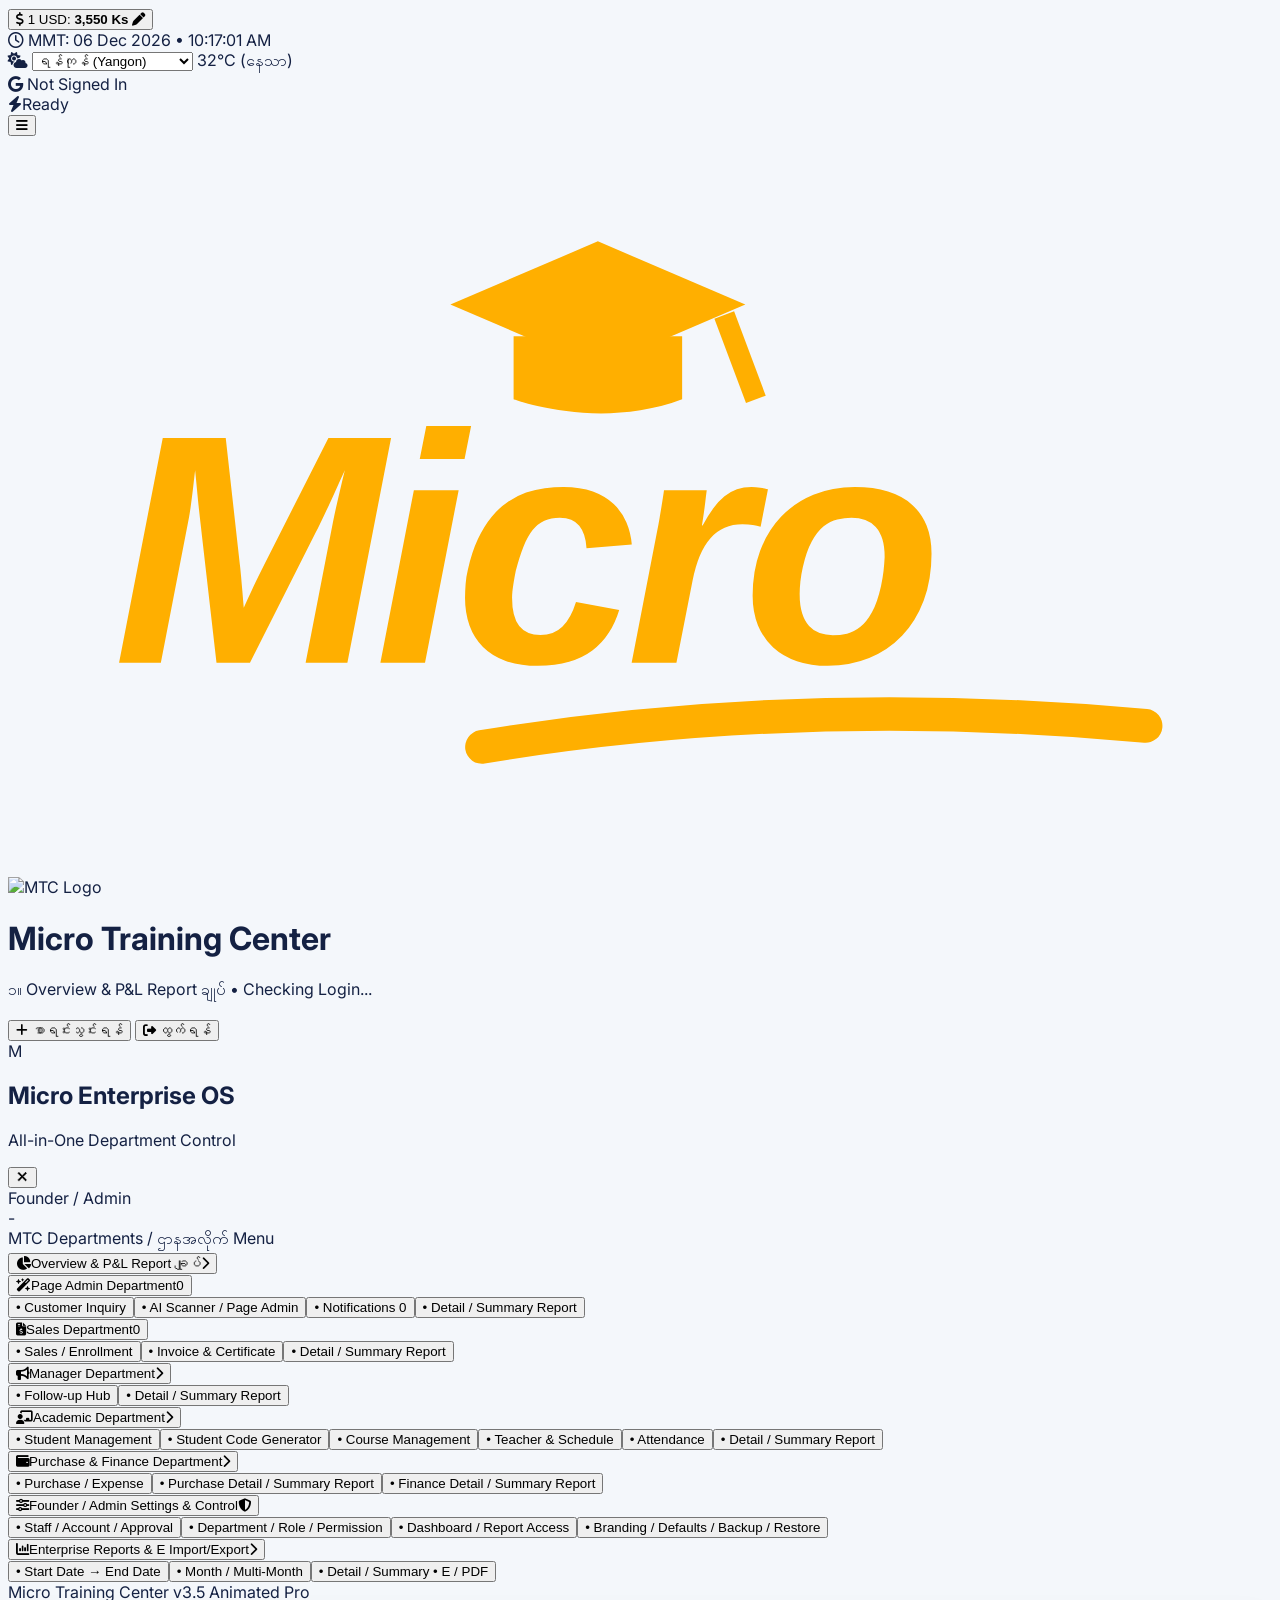
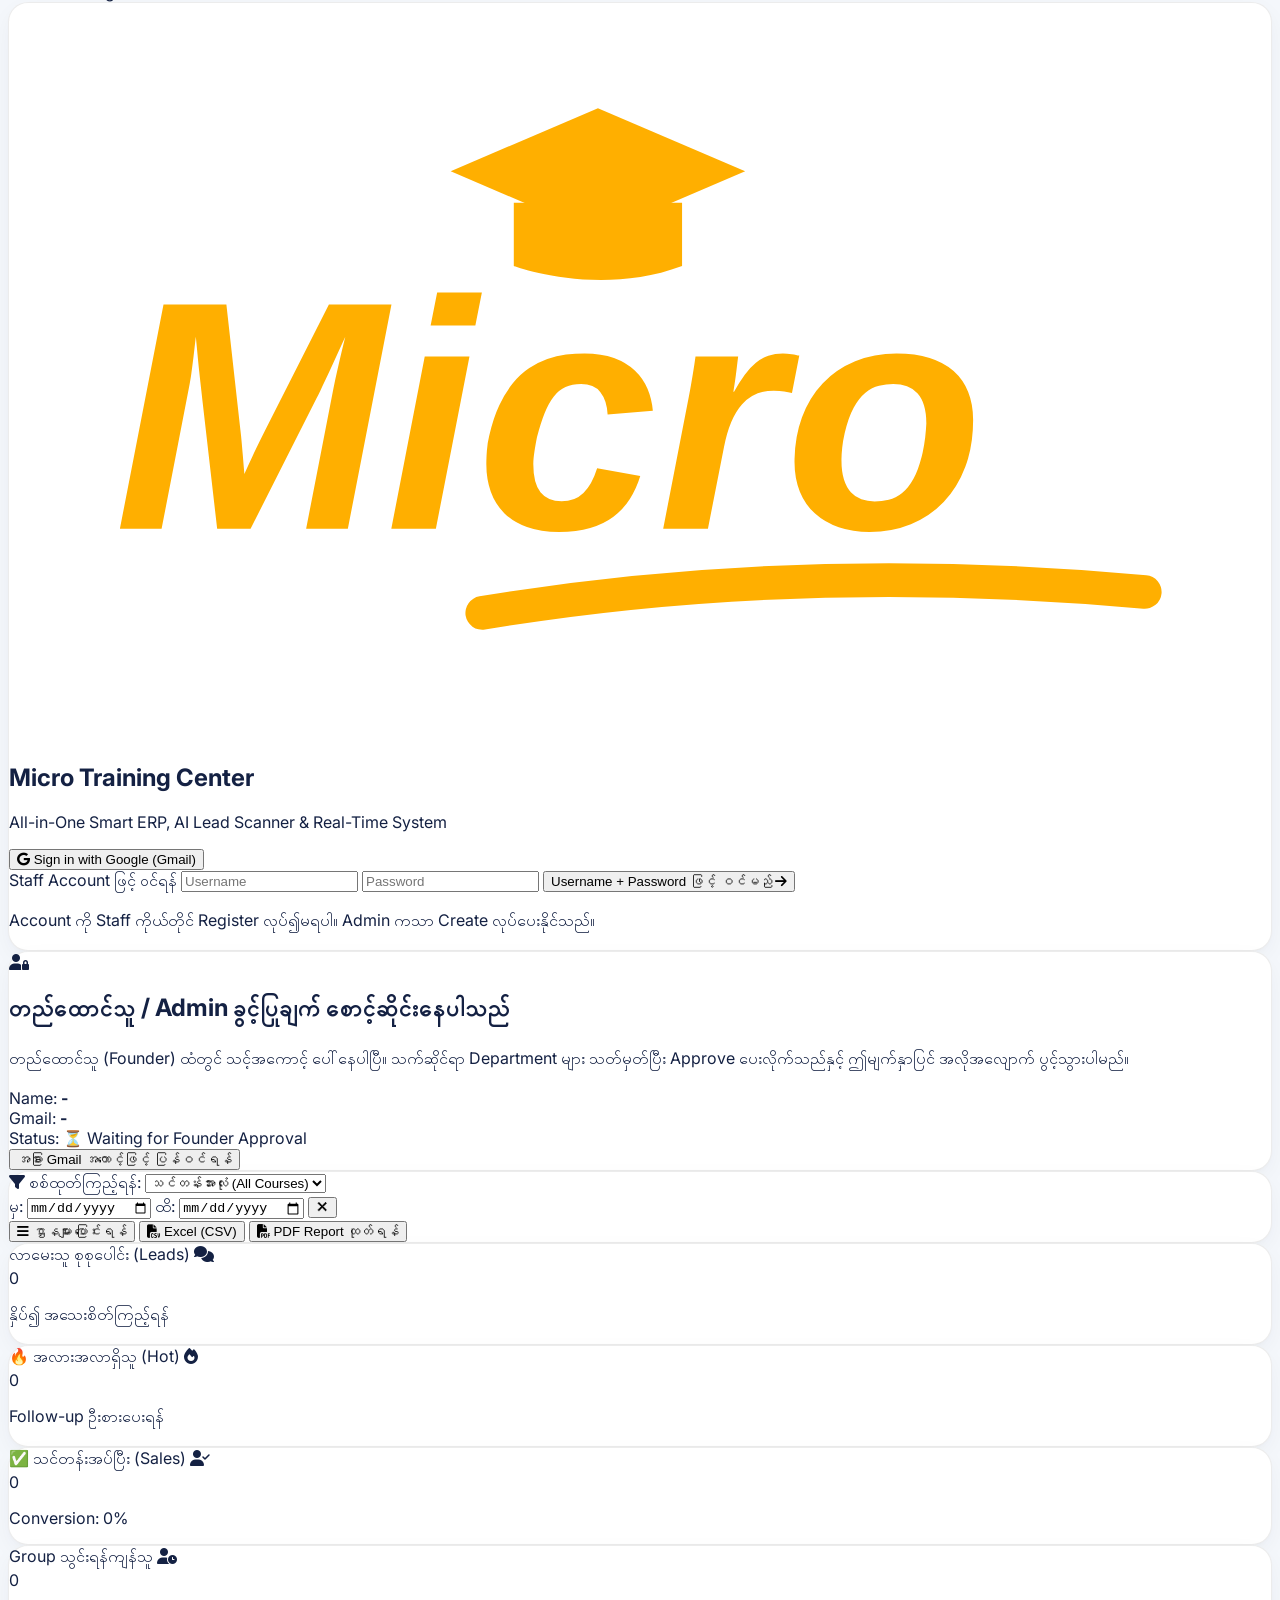
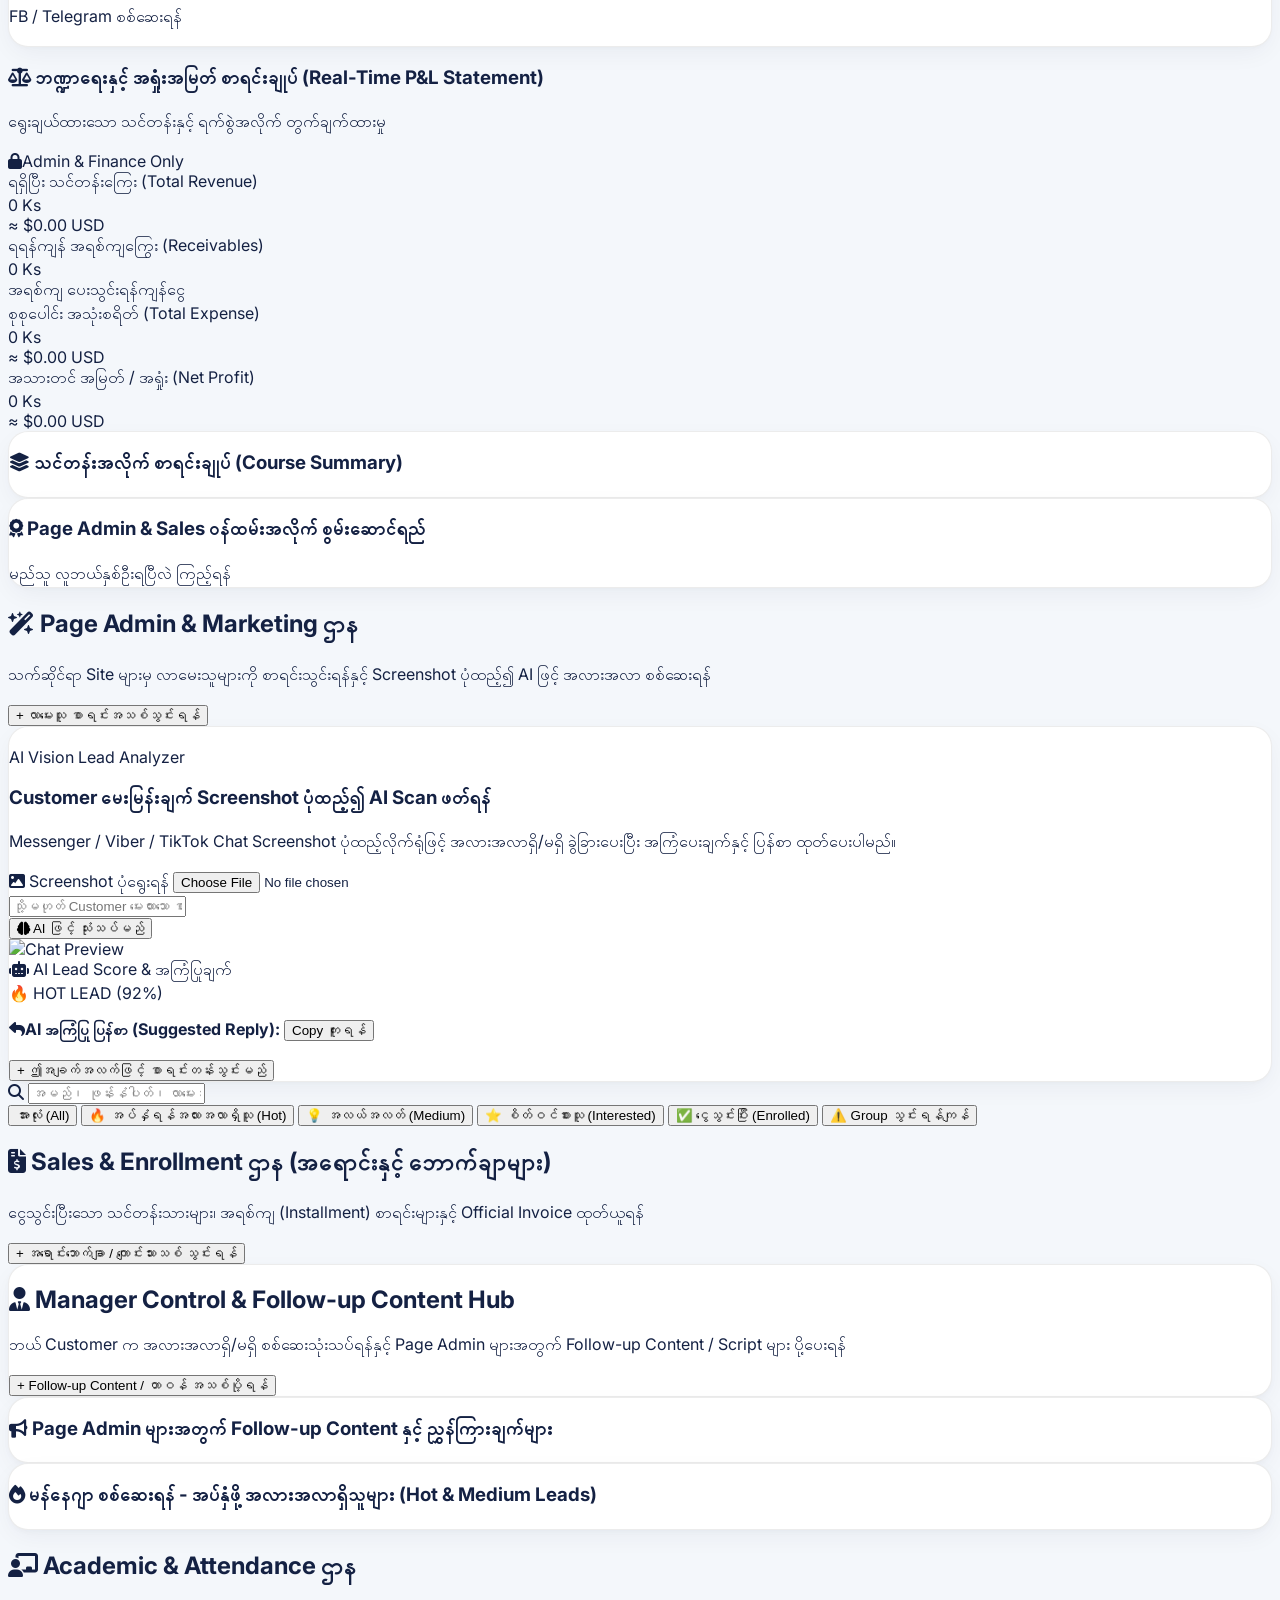
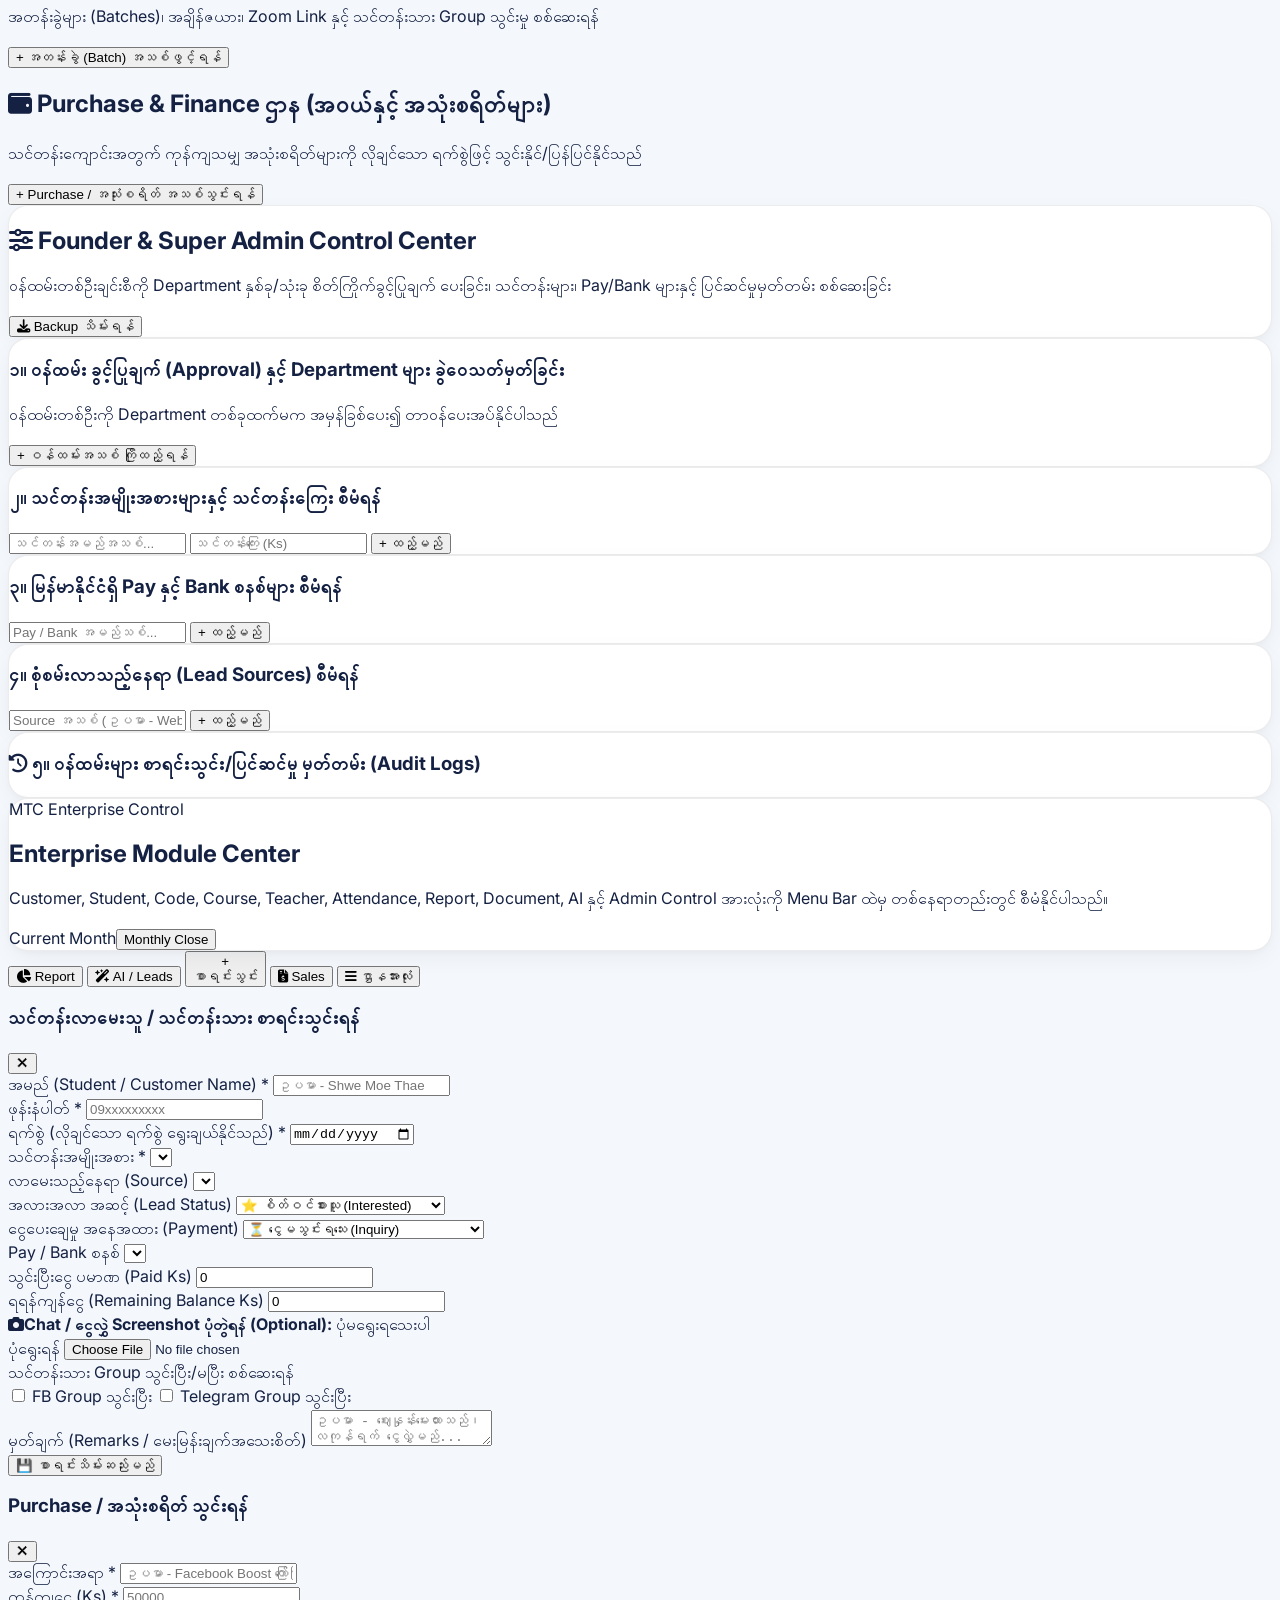
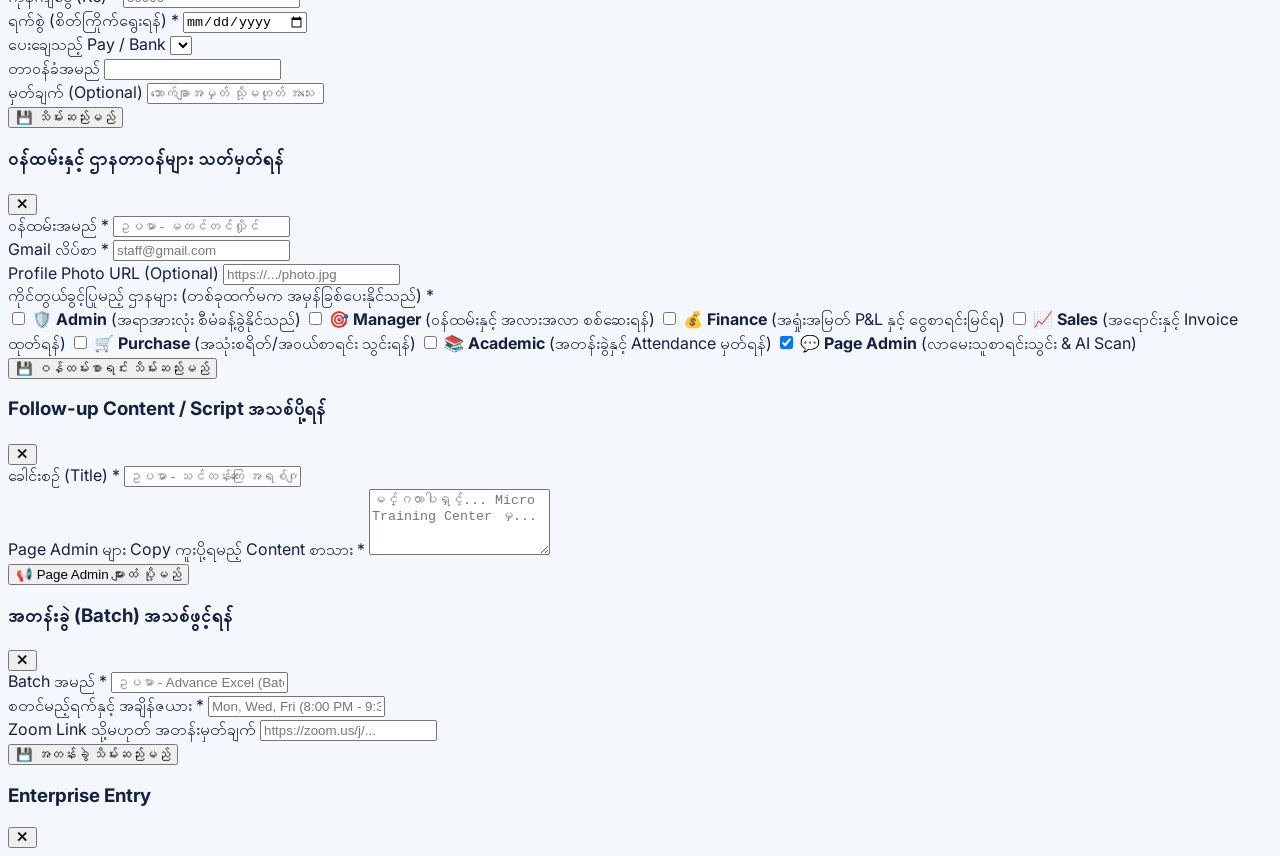
==== commit d7bc2e8c: "Add files via upload" ====
--- a/index.html
+++ b/index.html
@@ -198,13 +198,14 @@
         <!-- Micro Brand Logo -->
         <div class="flex items-center gap-3 cursor-pointer group" onclick="window.switchTab('dashboard')">
           <div class="w-12 h-12 rounded-2xl bg-[#142143] border-2 border-micro-yellow flex items-center justify-center shadow-md overflow-hidden shrink-0 group-hover:scale-105 transition">
-            <svg viewBox="0 0 120 70" class="w-11 h-11">
+            <svg viewBox="0 0 120 70" class="w-11 h-11" data-mtc-logo-fallback>
               <polygon points="56,10 42,16 56,22 70,16" fill="#ffaf00"/>
               <path d="M48,19 L48,25 C48,25 56,28 64,25 L64,19" fill="#ffaf00"/>
               <path d="M68,17 L71,25" stroke="#ffaf00" stroke-width="2" fill="none"/>
               <text x="10" y="50" fill="#ffaf00" font-family="Arial Black, Impact, sans-serif" font-weight="900" font-style="italic" font-size="31" letter-spacing="-1">Micro</text>
               <path d="M45,58 Q75,53 108,56" stroke="#ffaf00" stroke-width="3.2" stroke-linecap="round" fill="none"/>
             </svg>
+            <img data-mtc-logo src="" alt="MTC Logo" class="hidden w-11 h-11 object-contain">
           </div>
           <div>
             <h1 class="font-extrabold text-base sm:text-lg tracking-wide text-white leading-tight">
@@ -262,84 +263,19 @@
           </div>
         </div>
 
-        <!-- Department Navigation Links -->
-        <div class="p-3 space-y-1.5">
-          <div class="text-[10px] font-bold uppercase tracking-wider text-micro-yellow/80 px-3 py-1">
-            Departments (ဌာနများ ရွေးချယ်ရန်)
-          </div>
-
-          <button type="button" onclick="window.switchTab('dashboard')" id="nav-dashboard" class="drawer-nav-btn w-full flex items-center justify-between px-3.5 py-3 rounded-2xl text-xs font-extrabold bg-micro-yellow text-micro-navy shadow transition">
-            <span class="flex items-center gap-3">
-              <i class="fa-solid fa-chart-pie text-base w-5 text-center"></i>
-              <span>၁။ Overview & P&L Report ချုပ်</span>
-            </span>
-            <i class="fa-solid fa-chevron-right text-[10px]"></i>
-          </button>
-
-          <button type="button" onclick="window.switchTab('leads')" id="nav-leads" class="drawer-nav-btn w-full flex items-center justify-between px-3.5 py-3 rounded-2xl text-xs font-semibold text-slate-200 hover:bg-white/10 transition">
-            <span class="flex items-center gap-3">
-              <i class="fa-solid fa-wand-magic-sparkles text-base w-5 text-center text-micro-yellow"></i>
-              <span>၂။ Page Admin & AI Scanner</span>
-            </span>
-            <span class="text-[10px] px-2 py-0.5 rounded-full bg-white/10 text-micro-yellow font-bold" id="badgeLeadsCount">0</span>
-          </button>
-
-          <button type="button" onclick="window.switchTab('sales')" id="nav-sales" class="drawer-nav-btn w-full flex items-center justify-between px-3.5 py-3 rounded-2xl text-xs font-semibold text-slate-200 hover:bg-white/10 transition">
-            <span class="flex items-center gap-3">
-              <i class="fa-solid fa-file-invoice-dollar text-base w-5 text-center text-micro-yellow"></i>
-              <span>၃။ Sales & Invoices (သင်တန်းအပ်သူ)</span>
-            </span>
-            <span class="text-[10px] px-2 py-0.5 rounded-full bg-micro-yellow/20 text-micro-yellow font-bold" id="badgeSalesCount">0</span>
-          </button>
-
-          <button type="button" onclick="window.switchTab('manager')" id="nav-manager" class="drawer-nav-btn w-full flex items-center justify-between px-3.5 py-3 rounded-2xl text-xs font-semibold text-slate-200 hover:bg-white/10 transition">
-            <span class="flex items-center gap-3">
-              <i class="fa-solid fa-bullhorn text-base w-5 text-center text-amber-400"></i>
-              <span>၄။ Manager & Follow-up Hub</span>
-            </span>
-            <i class="fa-solid fa-chevron-right text-[10px] opacity-60"></i>
-          </button>
-
-          <button type="button" onclick="window.switchTab('academic')" id="nav-academic" class="drawer-nav-btn w-full flex items-center justify-between px-3.5 py-3 rounded-2xl text-xs font-semibold text-slate-200 hover:bg-white/10 transition">
-            <span class="flex items-center gap-3">
-              <i class="fa-solid fa-chalkboard-user text-base w-5 text-center text-sky-400"></i>
-              <span>၅။ Academic & Attendance</span>
-            </span>
-            <i class="fa-solid fa-chevron-right text-[10px] opacity-60"></i>
-          </button>
-
-          <button type="button" onclick="window.switchTab('finance')" id="nav-finance" class="drawer-nav-btn w-full flex items-center justify-between px-3.5 py-3 rounded-2xl text-xs font-semibold text-slate-200 hover:bg-white/10 transition">
-            <span class="flex items-center gap-3">
-              <i class="fa-solid fa-wallet text-base w-5 text-center text-rose-400"></i>
-              <span>၆။ Purchase & Finance ဌာန</span>
-            </span>
-            <i class="fa-solid fa-chevron-right text-[10px] opacity-60"></i>
-          </button>
-
-          <button type="button" onclick="window.switchTab('admin')" id="nav-admin" class="drawer-nav-btn w-full flex items-center justify-between px-3.5 py-3 rounded-2xl text-xs font-semibold text-slate-200 hover:bg-white/10 transition">
-            <span class="flex items-center gap-3">
-              <i class="fa-solid fa-sliders text-base w-5 text-center text-micro-yellow"></i>
-              <span>၇။ Founder / Admin Settings</span>
-            </span>
-            <i class="fa-solid fa-shield-halved text-xs text-micro-yellow"></i>
-          </button>
-        </div>
-
-        <div class="px-3 pb-3 space-y-1.5">
-          <div class="text-[10px] font-bold uppercase tracking-wider text-micro-yellow/80 px-3 py-1">Enterprise Modules</div>
-          <button type="button" onclick="window.switchTab('enterprise');window.setEnterprisePanel('customers')" id="nav-customers" class="drawer-nav-btn w-full flex items-center gap-3 px-3.5 py-3 rounded-2xl text-xs font-semibold text-slate-200 hover:bg-white/10 transition"><i class="fa-solid fa-address-book w-5 text-center text-sky-300"></i><span>၈။ Customer Inquiry</span></button>
-          <button type="button" onclick="window.switchTab('enterprise');window.setEnterprisePanel('students')" id="nav-students" class="drawer-nav-btn w-full flex items-center gap-3 px-3.5 py-3 rounded-2xl text-xs font-semibold text-slate-200 hover:bg-white/10 transition"><i class="fa-solid fa-user-graduate w-5 text-center text-micro-yellow"></i><span>၉။ Student Management</span></button>
-          <button type="button" onclick="window.switchTab('enterprise');window.setEnterprisePanel('codes')" id="nav-codes" class="drawer-nav-btn w-full flex items-center gap-3 px-3.5 py-3 rounded-2xl text-xs font-semibold text-slate-200 hover:bg-white/10 transition"><i class="fa-solid fa-qrcode w-5 text-center text-micro-yellow"></i><span>၁၀။ Student Code Generator</span></button>
-          <button type="button" onclick="window.switchTab('enterprise');window.setEnterprisePanel('courses')" id="nav-courses" class="drawer-nav-btn w-full flex items-center gap-3 px-3.5 py-3 rounded-2xl text-xs font-semibold text-slate-200 hover:bg-white/10 transition"><i class="fa-solid fa-graduation-cap w-5 text-center text-sky-300"></i><span>၁၁။ Course Management</span></button>
-          <button type="button" onclick="window.switchTab('enterprise');window.setEnterprisePanel('teachers')" id="nav-teachers" class="drawer-nav-btn w-full flex items-center gap-3 px-3.5 py-3 rounded-2xl text-xs font-semibold text-slate-200 hover:bg-white/10 transition"><i class="fa-solid fa-chalkboard-user w-5 text-center text-emerald-300"></i><span>၁၂။ Teacher & Schedule</span></button>
-          <button type="button" onclick="window.switchTab('enterprise');window.setEnterprisePanel('attendance')" id="nav-attendance" class="drawer-nav-btn w-full flex items-center gap-3 px-3.5 py-3 rounded-2xl text-xs font-semibold text-slate-200 hover:bg-white/10 transition"><i class="fa-solid fa-calendar-check w-5 text-center text-amber-300"></i><span>၁၃။ Attendance</span></button>
-          <button type="button" onclick="window.switchTab('enterprise');window.setEnterprisePanel('reports')" id="nav-reports" class="drawer-nav-btn w-full flex items-center gap-3 px-3.5 py-3 rounded-2xl text-xs font-semibold text-slate-200 hover:bg-white/10 transition"><i class="fa-solid fa-chart-column w-5 text-center text-violet-300"></i><span>၁၄။ Reports / E Import & Export</span></button>
-          <button type="button" onclick="window.switchTab('enterprise');window.setEnterprisePanel('documents')" id="nav-documents" class="drawer-nav-btn w-full flex items-center gap-3 px-3.5 py-3 rounded-2xl text-xs font-semibold text-slate-200 hover:bg-white/10 transition"><i class="fa-solid fa-file-contract w-5 text-center text-cyan-300"></i><span>၁၅။ Invoice & Certificate</span></button>
-          <button type="button" onclick="window.switchTab('enterprise');window.setEnterprisePanel('notifications')" id="nav-notifications" class="drawer-nav-btn w-full flex items-center gap-3 px-3.5 py-3 rounded-2xl text-xs font-semibold text-slate-200 hover:bg-white/10 transition"><i class="fa-solid fa-bell w-5 text-center text-rose-300"></i><span>၁၆။ Notifications</span></button>
-          <button type="button" onclick="window.switchTab('enterprise');window.setEnterprisePanel('ai')" id="nav-ai" class="drawer-nav-btn w-full flex items-center gap-3 px-3.5 py-3 rounded-2xl text-xs font-semibold text-slate-200 hover:bg-white/10 transition"><i class="fa-solid fa-robot w-5 text-center text-fuchsia-300"></i><span>၁၇။ AI Assistant</span></button>
-          <button type="button" onclick="window.switchTab('enterprise');window.setEnterprisePanel('admin')" id="nav-enterprise-admin" class="drawer-nav-btn w-full flex items-center gap-3 px-3.5 py-3 rounded-2xl text-xs font-semibold text-slate-200 hover:bg-white/10 transition"><i class="fa-solid fa-shield-halved w-5 text-center text-micro-yellow"></i><span>၁၈။ Enterprise Admin Control</span></button>
-        </div>
-      </div>
+        <!-- ONE HIERARCHICAL DEPARTMENT MENU -->
+        <div class="p-3 space-y-2">
+          <div class="text-[10px] font-black uppercase tracking-wider text-micro-yellow/80 px-3 py-1">MTC Departments / ဌာနအလိုက် Menu</div>
+          <button type="button" onclick="window.switchTab('dashboard')" id="nav-dashboard" class="drawer-nav-btn w-full flex items-center justify-between px-3.5 py-3 rounded-2xl text-xs font-extrabold bg-micro-yellow text-micro-navy shadow transition"><span class="flex items-center gap-3"><i class="fa-solid fa-chart-pie w-5 text-center"></i><span>Overview & P&L Report ချုပ်</span></span><i class="fa-solid fa-chevron-right text-[10px]"></i></button>
+          <div class="rounded-2xl border border-white/10 overflow-hidden"><button onclick="window.switchTab('leads')" class="w-full flex items-center justify-between px-3.5 py-3 text-xs font-extrabold hover:bg-white/10"><span class="flex items-center gap-3"><i class="fa-solid fa-wand-magic-sparkles w-5 text-center text-micro-yellow"></i><span>Page Admin Department</span></span><span id="badgeLeadsCount" class="text-[10px] px-2 py-0.5 rounded-full bg-white/10 text-micro-yellow font-bold">0</span></button><div class="bg-black/10 px-2 pb-2 space-y-1"><button onclick="window.switchTab('enterprise');window.setEnterprisePanel('customers','PAGE_ADMIN')" class="w-full text-left px-3 py-2 rounded-xl text-[11px] hover:bg-white/10">• Customer Inquiry</button><button onclick="window.switchTab('leads')" class="w-full text-left px-3 py-2 rounded-xl text-[11px] hover:bg-white/10">• AI Scanner / Page Admin</button><button onclick="window.switchTab('enterprise');window.setEnterprisePanel('notifications')" class="w-full text-left px-3 py-2 rounded-xl text-[11px] hover:bg-white/10">• Notifications <span id="badgeNotifications" class="ml-1 text-[9px] px-1.5 rounded-full bg-rose-500 text-white">0</span></button><button onclick="window.switchTab('enterprise');window.setEnterprisePanel('reports','PAGE_ADMIN')" class="w-full text-left px-3 py-2 rounded-xl text-[11px] hover:bg-white/10">• Detail / Summary Report</button></div></div>
+          <div class="rounded-2xl border border-white/10 overflow-hidden"><button onclick="window.switchTab('sales')" class="w-full flex items-center justify-between px-3.5 py-3 text-xs font-extrabold hover:bg-white/10"><span class="flex items-center gap-3"><i class="fa-solid fa-file-invoice-dollar w-5 text-center text-micro-yellow"></i><span>Sales Department</span></span><span id="badgeSalesCount" class="text-[10px] px-2 py-0.5 rounded-full bg-micro-yellow/20 text-micro-yellow font-bold">0</span></button><div class="bg-black/10 px-2 pb-2 space-y-1"><button onclick="window.switchTab('sales')" class="w-full text-left px-3 py-2 rounded-xl text-[11px] hover:bg-white/10">• Sales / Enrollment</button><button onclick="window.switchTab('enterprise');window.setEnterprisePanel('documents','SALES')" class="w-full text-left px-3 py-2 rounded-xl text-[11px] hover:bg-white/10">• Invoice & Certificate</button><button onclick="window.switchTab('enterprise');window.setEnterprisePanel('reports','SALES')" class="w-full text-left px-3 py-2 rounded-xl text-[11px] hover:bg-white/10">• Detail / Summary Report</button></div></div>
+          <div class="rounded-2xl border border-white/10 overflow-hidden"><button onclick="window.switchTab('manager')" class="w-full flex items-center justify-between px-3.5 py-3 text-xs font-extrabold hover:bg-white/10"><span class="flex items-center gap-3"><i class="fa-solid fa-bullhorn w-5 text-center text-amber-400"></i><span>Manager Department</span></span><i class="fa-solid fa-chevron-right text-[10px]"></i></button><div class="bg-black/10 px-2 pb-2 space-y-1"><button onclick="window.switchTab('manager')" class="w-full text-left px-3 py-2 rounded-xl text-[11px] hover:bg-white/10">• Follow-up Hub</button><button onclick="window.switchTab('enterprise');window.setEnterprisePanel('reports','MANAGER')" class="w-full text-left px-3 py-2 rounded-xl text-[11px] hover:bg-white/10">• Detail / Summary Report</button></div></div>
+          <div class="rounded-2xl border border-white/10 overflow-hidden"><button onclick="window.switchTab('academic')" class="w-full flex items-center justify-between px-3.5 py-3 text-xs font-extrabold hover:bg-white/10"><span class="flex items-center gap-3"><i class="fa-solid fa-chalkboard-user w-5 text-center text-sky-400"></i><span>Academic Department</span></span><i class="fa-solid fa-chevron-right text-[10px]"></i></button><div class="bg-black/10 px-2 pb-2 space-y-1"><button onclick="window.switchTab('enterprise');window.setEnterprisePanel('students','ACADEMIC')" class="w-full text-left px-3 py-2 rounded-xl text-[11px] hover:bg-white/10">• Student Management</button><button onclick="window.switchTab('enterprise');window.setEnterprisePanel('codes','ACADEMIC')" class="w-full text-left px-3 py-2 rounded-xl text-[11px] hover:bg-white/10">• Student Code Generator</button><button onclick="window.switchTab('enterprise');window.setEnterprisePanel('courses','ACADEMIC')" class="w-full text-left px-3 py-2 rounded-xl text-[11px] hover:bg-white/10">• Course Management</button><button onclick="window.switchTab('enterprise');window.setEnterprisePanel('teachers','ACADEMIC')" class="w-full text-left px-3 py-2 rounded-xl text-[11px] hover:bg-white/10">• Teacher & Schedule</button><button onclick="window.switchTab('enterprise');window.setEnterprisePanel('attendance','ACADEMIC')" class="w-full text-left px-3 py-2 rounded-xl text-[11px] hover:bg-white/10">• Attendance</button><button onclick="window.switchTab('enterprise');window.setEnterprisePanel('reports','ACADEMIC')" class="w-full text-left px-3 py-2 rounded-xl text-[11px] hover:bg-white/10">• Detail / Summary Report</button></div></div>
+          <div class="rounded-2xl border border-white/10 overflow-hidden"><button onclick="window.switchTab('finance')" class="w-full flex items-center justify-between px-3.5 py-3 text-xs font-extrabold hover:bg-white/10"><span class="flex items-center gap-3"><i class="fa-solid fa-wallet w-5 text-center text-rose-400"></i><span>Purchase & Finance Department</span></span><i class="fa-solid fa-chevron-right text-[10px]"></i></button><div class="bg-black/10 px-2 pb-2 space-y-1"><button onclick="window.switchTab('finance')" class="w-full text-left px-3 py-2 rounded-xl text-[11px] hover:bg-white/10">• Purchase / Expense</button><button onclick="window.switchTab('enterprise');window.setEnterprisePanel('reports','PURCHASE')" class="w-full text-left px-3 py-2 rounded-xl text-[11px] hover:bg-white/10">• Purchase Detail / Summary Report</button><button onclick="window.switchTab('enterprise');window.setEnterprisePanel('reports','FINANCE')" class="w-full text-left px-3 py-2 rounded-xl text-[11px] hover:bg-white/10">• Finance Detail / Summary Report</button></div></div>
+          <div class="rounded-2xl border border-white/10 overflow-hidden"><button onclick="window.switchTab('enterprise');window.setEnterprisePanel('admin')" id="nav-admin" class="w-full flex items-center justify-between px-3.5 py-3 text-xs font-extrabold hover:bg-white/10"><span class="flex items-center gap-3"><i class="fa-solid fa-sliders w-5 text-center text-micro-yellow"></i><span>Founder / Admin Settings & Control</span></span><i class="fa-solid fa-shield-halved text-xs text-micro-yellow"></i></button><div class="bg-black/10 px-2 pb-2 space-y-1"><button onclick="window.switchTab('enterprise');window.setEnterprisePanel('admin')" class="w-full text-left px-3 py-2 rounded-xl text-[11px] hover:bg-white/10">• Staff / Account / Approval</button><button onclick="window.switchTab('enterprise');window.setEnterprisePanel('admin')" class="w-full text-left px-3 py-2 rounded-xl text-[11px] hover:bg-white/10">• Department / Role / Permission</button><button onclick="window.switchTab('enterprise');window.setEnterprisePanel('admin')" class="w-full text-left px-3 py-2 rounded-xl text-[11px] hover:bg-white/10">• Dashboard / Report Access</button><button onclick="window.switchTab('enterprise');window.setEnterprisePanel('admin')" class="w-full text-left px-3 py-2 rounded-xl text-[11px] hover:bg-white/10">• Branding / Defaults / Backup / Restore</button></div></div>
+          <div class="rounded-2xl border border-white/10 overflow-hidden"><button onclick="window.switchTab('enterprise');window.setEnterprisePanel('reports')" class="w-full flex items-center justify-between px-3.5 py-3 text-xs font-extrabold hover:bg-white/10"><span class="flex items-center gap-3"><i class="fa-solid fa-chart-column w-5 text-center text-violet-300"></i><span>Enterprise Reports & E Import/Export</span></span><i class="fa-solid fa-chevron-right text-[10px]"></i></button><div class="bg-black/10 px-2 pb-2 space-y-1"><button onclick="window.switchTab('enterprise');window.setEnterprisePanel('reports')" class="w-full text-left px-3 py-2 rounded-xl text-[11px] hover:bg-white/10">• Start Date → End Date</button><button onclick="window.switchTab('enterprise');window.setEnterprisePanel('reports')" class="w-full text-left px-3 py-2 rounded-xl text-[11px] hover:bg-white/10">• Month / Multi-Month</button><button onclick="window.switchTab('enterprise');window.setEnterprisePanel('reports')" class="w-full text-left px-3 py-2 rounded-xl text-[11px] hover:bg-white/10">• Detail / Summary • E / PDF</button></div></div>
+          <div id="dynamicDeptMenu" class="space-y-2"></div>
+        </div>
 
       <!-- Drawer Footer -->
       <div class="p-4 border-t border-white/10 text-[11px] text-slate-400 flex items-center justify-between">
@@ -1002,6 +938,10 @@
         <div>
           <label class="font-bold block mb-1">Gmail လိပ်စာ *</label>
           <input type="email" id="staffEmailInput" placeholder="staff@gmail.com" class="w-full border rounded-xl px-3.5 py-2.5" />
+        </div>
+        <div>
+          <label class="font-bold block mb-1">Profile Photo URL (Optional)</label>
+          <input type="url" id="staffPhotoInput" placeholder="https://.../photo.jpg" class="w-full border rounded-xl px-3.5 py-2.5" />
         </div>
         <div>
           <label class="font-bold block mb-1.5 text-micro-navy">ကိုင်တွယ်ခွင့်ပြုမည့် ဌာနများ (တစ်ခုထက်မက အမှန်ခြစ်ပေးနိုင်သည်) *</label>
@@ -1103,6 +1043,7 @@
 
   <!-- ================= SCRIPTS: CORE ENGINE + MYANMAR WEATHER + FIREBASE ================= -->
   <script src="https://cdnjs.cloudflare.com/ajax/libs/html2pdf.js/0.10.1/html2pdf.bundle.min.js"></script>
+  <script src="https://cdn.jsdelivr.net/npm/xlsx@0.18.5/dist/xlsx.full.min.js"></script>
   <script type="module">
     const FOUNDER_GMAIL = "chitkhonpaing03@gmail.com";
     const LOCAL_STORAGE_KEY = "MICRO_TC_ENTERPRISE_STATE_V3";
@@ -1400,6 +1341,9 @@
           approved: isFounder
         };
         state.users.push(uObj);
+        if (!isFounder) {
+          notify('New Staff Approval Request', `${uObj.name} (${uObj.email}) မှ Google/Gmail ဖြင့် ဝင်ရောက်လာပြီး Admin Approval စောင့်ဆိုင်းနေပါသည်`, FOUNDER_GMAIL);
+        }
       } else if (isFounder) {
         uObj.role = 'FOUNDER';
         uObj.roles = ['FOUNDER', 'ADMIN', 'MANAGER', 'FINANCE', 'SALES', 'PURCHASE', 'ACADEMIC', 'PAGE_ADMIN'];
@@ -1453,6 +1397,19 @@
         signInPopupFn = signInWithPopup;
         googleProvider = new GoogleAuthProvider();
 
+        const firstSnap = await getDoc(sharedDocRef);
+        if (firstSnap.exists()) {
+          const cloudData = firstSnap.data();
+          state = { ...defaultData, ...cloudData };
+          Object.keys(defaultData).forEach(k => {
+            if (Array.isArray(defaultData[k]) && !Array.isArray(state[k])) state[k] = JSON.parse(JSON.stringify(defaultData[k]));
+            if (defaultData[k] && typeof defaultData[k] === 'object' && !Array.isArray(defaultData[k]) && (!state[k] || typeof state[k] !== 'object')) state[k] = JSON.parse(JSON.stringify(defaultData[k]));
+          });
+          localStorage.setItem(LOCAL_STORAGE_KEY, JSON.stringify(state));
+          tryStudentPortal();
+        } else {
+          await setDoc(sharedDocRef, state, { merge: true });
+        }
         onSnapshot(sharedDocRef, (docSnap) => {
           if (docSnap.exists()) {
             const cloudData = docSnap.data();
@@ -1463,6 +1420,7 @@
             });
             localStorage.setItem(LOCAL_STORAGE_KEY, JSON.stringify(state));
             document.getElementById('syncStatusBadge').innerHTML = `<i class="fa-solid fa-cloud text-micro-yellow mr-1"></i>Live Synced`;
+            ensureMonthlyClose();
             window.renderAll();
           }
         });
@@ -1534,6 +1492,10 @@
         window.showToast('Admin Control Center သို့ Founder နှင့် Admin များသာ ဝင်ရောက်နိုင်သည်', 'error');
         return;
       }
+      if (tab === 'enterprise' && currentEnterprisePanel === 'admin' && !isAdmin()) {
+        window.showToast('Founder / Admin Control Center သို့ Admin သာ ဝင်ရောက်နိုင်သည်', 'error');
+        return;
+      }
       if (tab === 'manager' && !hasDeptAccess(['MANAGER', 'SALES', 'PAGE_ADMIN'])) {
         window.showToast('Manager Hub သို့ ဝင်ရောက်ခွင့် မရှိပါ', 'error');
         return;
@@ -1617,6 +1579,7 @@
     window.renderAll = () => {
       if (!currentAuthUser) return;
       const user = getActiveUser();
+      ensureMonthlyClose();
       const usdRate = Number(state.usdRate || 3550);
       document.getElementById('widgetUsdRate').textContent = `${usdRate.toLocaleString()} Ks`;
 
@@ -1627,6 +1590,7 @@
       document.getElementById('drawerUserRoles').innerHTML = (user.roles || []).map(r =>
         `<span class="px-2 py-0.5 rounded-md bg-micro-yellow/20 text-micro-yellow font-bold text-[10px]">${r}</span>`
       ).join('');
+      document.querySelectorAll('[data-mtc-logo]').forEach(el=>{ if(state.settings.logoData){ el.src=state.settings.logoData; el.classList.remove('hidden'); } });
 
       if (!user.approved) {
         document.getElementById('pendingLockScreen').classList.remove('hidden');
@@ -2434,6 +2398,7 @@
         document.getElementById('staffNameInput').value = u.name || '';
         document.getElementById('staffEmailInput').value = u.email || '';
         document.getElementById('staffUsernameInput').value = u.username || '';
+        document.getElementById('staffPhotoInput').value = u.photo || '';
         document.getElementById('staffPasswordInput').value = '';
         const uRoles = Array.isArray(u.roles) ? u.roles : [u.role || 'PAGE_ADMIN'];
         chks.forEach(chk => { chk.checked = uRoles.includes(chk.value); });
@@ -2442,6 +2407,7 @@
         document.getElementById('staffNameInput').value = '';
         document.getElementById('staffEmailInput').value = '';
         document.getElementById('staffUsernameInput').value = '';
+        document.getElementById('staffPhotoInput').value = '';
         document.getElementById('staffPasswordInput').value = '';
         chks.forEach(chk => { chk.checked = chk.value === 'PAGE_ADMIN'; });
       }
@@ -2453,6 +2419,7 @@
       const name = document.getElementById('staffNameInput').value.trim();
       const email = document.getElementById('staffEmailInput').value.trim();
       const username = document.getElementById('staffUsernameInput').value.trim().toLowerCase();
+      const photo = document.getElementById('staffPhotoInput').value.trim();
       const selectedRoles = Array.from(document.querySelectorAll('.staff-role-chk:checked')).map(c => c.value);
 
       if (!name || !email) return window.showToast('ဝန်ထမ်းအမည်နှင့် Gmail ထည့်သွင်းပါ', 'error');
@@ -2466,6 +2433,7 @@
           u.username = username || u.username || email.split('@')[0];
           u.roles = selectedRoles;
           u.role = selectedRoles[0];
+          u.photo = photo;
         }
         window.closeModal('staffModal');
         await syncToCloud(`ဝန်ထမ်း "${name}" ၏ ဌာနတာဝန်များကို ပြင်ဆင်ခဲ့သည်`);
@@ -2478,6 +2446,7 @@
           username: username || email.split('@')[0],
           role: selectedRoles[0],
           roles: selectedRoles,
+          photo,
           approved: true
         });
         window.closeModal('staffModal');
@@ -2574,71 +2543,235 @@
     };
 
 
-    // ================= 14. ENTERPRISE MODULES =================
+    // ================= 14. ENTERPRISE MODULES — FULL WORKING CENTER =================
     const ENT_PANELS=['customers','students','codes','courses','teachers','attendance','reports','documents','notifications','ai','admin'];
     let currentEnterprisePanel='customers';
-    const esc=v=>String(v??'').replace(/[&<>"]/g,m=>({'&':'&amp;','<':'&lt;','>':'&gt;','"':'&quot;'}[m]));
+    let currentReportDept='ALL';
+    const REPORT_DEPTS=['ALL','PAGE_ADMIN','SALES','MANAGER','ACADEMIC','PURCHASE','FINANCE','HR','TEACHER'];
+    const PERM_ACTIONS=['View','Add','Edit','Delete','Approve','Export','Report','Settings'];
+    const esc=v=>String(v??'').replace(/[&<>"']/g,m=>({'&':'&amp;','<':'&lt;','>':'&gt;','"':'&quot;',"'":'&#39;'}[m]));
     const uid=p=>p+'_'+Date.now().toString(36)+'_'+Math.random().toString(36).slice(2,7);
+    const todayISO=()=>new Date().toISOString().slice(0,10);
     function isAdmin(){const u=getActiveUser();return !!(u.roles||[]).some(r=>r==='FOUNDER'||r==='ADMIN')}
-    function hasPermission(action, dept){const u=getActiveUser(); if(isAdmin()) return true; const roles=u.roles||[]; return roles.some(r=>(r===dept||!dept) && state.permissions?.[r]?.[action]);}
+    function hasPermission(action, dept){
+      const u=getActiveUser(); if(isAdmin()) return true;
+      if(!u.approved) return false;
+      const roles=u.roles||[];
+      if(!dept) return roles.some(r=>state.permissions?.[r]?.[action]);
+      return roles.includes(dept) && !!state.permissions?.[dept]?.[action];
+    }
     function requirePerm(action,dept){if(!hasPermission(action,dept)){window.showToast('ဤလုပ်ဆောင်ချက်အတွက် Admin ခွင့်ပြုချက် မရှိပါ','error');return false}return true}
     function monthKey(d=new Date()){return new Date(d).toISOString().slice(0,7)}
+    function fmtKs(n){return Number(n||0).toLocaleString()+' Ks'}
     function enterpriseHeader(title,subtitle,button=''){return `<div class="flex flex-col md:flex-row md:items-center justify-between gap-3"><div><h2 class="text-lg font-black text-micro-navy">${title}</h2><p class="text-xs text-slate-500 mt-1">${subtitle}</p></div>${button}</div>`}
-    window.setEnterprisePanel=(panel)=>{currentEnterprisePanel=ENT_PANELS.includes(panel)?panel:'customers';ENT_PANELS.forEach(p=>document.getElementById('enterprisePanel'+p[0].toUpperCase()+p.slice(1))?.classList.toggle('hidden',p!==currentEnterprisePanel));renderEnterprisePanel()}
+    function courseOptions(selected=''){return state.courses.map(c=>`<option value="${esc(c.id)}" ${c.id===selected?'selected':''}>${esc(c.name)}</option>`).join('')}
+    function teacherOptions(selected=''){return state.teachers.map(t=>`<option value="${esc(t.id)}" ${t.id===selected?'selected':''}>${esc(t.name)}</option>`).join('')}
+    function departmentOptions(selected=''){return state.departments.filter(d=>d.active!==false).map(d=>`<option value="${esc(d.id)}" ${d.id===selected?'selected':''}>${esc(d.name)}</option>`).join('')}
+    function courseName(id){return state.courses.find(c=>c.id===id)?.name || id || '-'}
+    function deptName(id){return state.departments.find(d=>d.id===id)?.name || id || '-'}
+    function studentOptions(selected=''){return state.students.map(t=>`<option value="${esc(t.id)}" ${t.id===selected?'selected':''}>${esc(t.name)} (${esc(t.studentCode||'-')})</option>`).join('')}
+    function activePeriodFromUI(){
+      const s=document.getElementById('reportStart')?.value||''; const e=document.getElementById('reportEnd')?.value||'';
+      return {start:s,end:e,month:document.getElementById('reportMonth')?.value||''};
+    }
+    function inRange(date,start,end){const d=String(date||'').slice(0,10);return (!start||d>=start)&&(!end||d<=end)}
+    function reportRows(dept='ALL',start='',end=''){
+      const rows=[];
+      const itemDept=(item,fallback)=>item.department||item.dept||item.recordDepartment||fallback;
+      const deptMatch=(item,fallback)=>{const d=itemDept(item,fallback); if(dept==='ALL')return true; if((dept==='FINANCE'||dept==='PURCHASE') && item.module==='Expense')return true; return d===dept;};
+      (state.students||[]).forEach(x=>{if(inRange(x.date,start,end)&&deptMatch(x,'ACADEMIC'))rows.push({date:x.date,module:'Student',department:itemDept(x,'ACADEMIC'),name:x.name,phone:x.phone||'-',course:courseName(x.courseId)||x.course||'-',type:x.type||'-',amount:x.fee||0,status:'Registered',id:x.id})});
+      (state.customers||[]).forEach(x=>{if(inRange(x.date,start,end)&&deptMatch(x,'PAGE_ADMIN'))rows.push({date:x.date,module:'Customer Inquiry',department:itemDept(x,'PAGE_ADMIN'),name:x.name,phone:x.phone||'-',course:x.course||'-',type:'Inquiry',amount:0,status:x.stage||'Inquiry',id:x.id})});
+      (state.leads||[]).forEach(x=>{if(inRange(x.date,start,end)&&deptMatch(x,'SALES'))rows.push({date:x.date,module:'Sales/Lead',department:itemDept(x,'SALES'),name:x.name,phone:x.phone||'-',course:x.course||'-',type:x.paymentStatus||'-',amount:Number(x.paidAmount||0),status:x.leadStage||'-',id:x.id})});
+      (state.expenses||[]).forEach(x=>{const r={date:x.date,module:'Expense',department:itemDept(x,'FINANCE'),name:x.title||'-',phone:'-',course:x.category||'-',type:'Expense',amount:-Number(x.amount||0),status:'Paid',id:x.id};if(inRange(x.date,start,end)&&deptMatch(r,'FINANCE'))rows.push(r)});
+      (state.attendance||[]).forEach(x=>{if(inRange(x.date,start,end)&&deptMatch(x,'ACADEMIC'))rows.push({date:x.date,module:'Attendance',department:itemDept(x,'ACADEMIC'),name:x.studentName||'-',phone:'-',course:x.course||'-',type:'Attendance',amount:0,status:x.status||'-',id:x.id})});
+      return rows.sort((a,b)=>String(b.date).localeCompare(String(a.date)));
+    }
+    function notify(title,body,forEmail=''){
+      if(!Array.isArray(state.notifications))state.notifications=[];
+      state.notifications.unshift({id:uid('N'),title,body,forEmail:forEmail||'ALL',read:false,date:new Date().toISOString()});
+      state.notifications=state.notifications.slice(0,200);
+    }
     function openEnt(title,html){document.getElementById('enterpriseModalTitle').textContent=title;document.getElementById('enterpriseModalBody').innerHTML=html;window.openModal('enterpriseModal')}
-    function courseOptions(){return state.courses.map(c=>`<option value="${esc(c.name)}">${esc(c.name)}</option>`).join('')}
-    function teacherOptions(){return state.teachers.map(t=>`<option value="${esc(t.id)}">${esc(t.name)}</option>`).join('')}
-    function studentOptions(){return state.students.map(t=>`<option value="${esc(t.id)}">${esc(t.name)} (${esc(t.studentCode||'-')})</option>`).join('')}
-
-    window.openCustomerEntry=()=>openEnt('Customer Inquiry စာရင်းသွင်းရန်',`<div class="grid grid-cols-1 sm:grid-cols-2 gap-3 text-xs"><input id="ecName" class="border rounded-xl px-3 py-2.5" placeholder="Customer Name *"><input id="ecPhone" class="border rounded-xl px-3 py-2.5" placeholder="Phone (မရှိရင် မထည့်လည်းရ)"><input id="ecDate" type="date" value="${new Date().toISOString().slice(0,10)}" class="border rounded-xl px-3 py-2.5"><select id="ecCourse" class="border rounded-xl px-3 py-2.5"><option value="">Course မသတ်မှတ်ရသေး</option>${courseOptions()}</select><input id="ecSource" class="border rounded-xl px-3 py-2.5" placeholder="Source"><textarea id="ecNote" class="sm:col-span-2 border rounded-xl px-3 py-2.5" rows="3" placeholder="Inquiry / Remark"></textarea></div><button onclick="window.saveEnterpriseCustomer()" class="mt-4 w-full py-3 rounded-2xl bg-micro-navy text-micro-yellow font-black">💾 Customer သိမ်းမည်</button>`)
-    window.saveEnterpriseCustomer=async()=>{if(!requirePerm('Add','PAGE_ADMIN'))return;const name=document.getElementById('ecName').value.trim();if(!name)return window.showToast('Customer Name ထည့်ပါ','error');state.customers.unshift({id:uid('CUS'),name,phone:document.getElementById('ecPhone').value.trim()||'-',date:document.getElementById('ecDate').value,course:document.getElementById('ecCourse').value||'-',source:document.getElementById('ecSource').value.trim()||'-',note:document.getElementById('ecNote').value.trim()||'-',createdBy:getActiveUser().name});state.notifications.unshift({id:uid('N'),title:'Customer အသစ်',body:`${name} ကို Customer Inquiry ထဲသို့ ထည့်သွင်းထားသည်`,date:new Date().toISOString()});window.closeModal('enterpriseModal');await syncToCloud(`Customer "${name}" အသစ်ထည့်သွင်းခဲ့သည်`);window.setEnterprisePanel('customers')}
-
-    window.openStudentEntry=()=>openEnt('Student Management — Student အသစ်သွင်းရန်',`<div class="grid grid-cols-1 sm:grid-cols-2 gap-3 text-xs"><input id="esName" class="border rounded-xl px-3 py-2.5" placeholder="Student Name *"><input id="esPhone" class="border rounded-xl px-3 py-2.5" placeholder="Phone"><input id="esDate" type="date" value="${new Date().toISOString().slice(0,10)}" class="border rounded-xl px-3 py-2.5"><select id="esType" class="border rounded-xl px-3 py-2.5"><option>Paid Student</option><option>Day 1 Free Pass</option></select><select id="esCourse" class="border rounded-xl px-3 py-2.5">${courseOptions()}</select><input id="esBatch" class="border rounded-xl px-3 py-2.5" placeholder="Batch (optional)"><input id="esFee" type="number" class="border rounded-xl px-3 py-2.5" placeholder="Paid / Course Fee"><textarea id="esNote" class="sm:col-span-2 border rounded-xl px-3 py-2.5" rows="2" placeholder="Remark"></textarea></div><button onclick="window.saveEnterpriseStudent()" class="mt-4 w-full py-3 rounded-2xl bg-micro-navy text-micro-yellow font-black">💾 Student သိမ်းမည်</button>`)
-    window.saveEnterpriseStudent=async()=>{if(!requirePerm('Add','ACADEMIC'))return;const name=document.getElementById('esName').value.trim();if(!name)return window.showToast('Student Name ထည့်ပါ','error');const st={id:uid('STU'),name,phone:document.getElementById('esPhone').value.trim()||'-',date:document.getElementById('esDate').value,type:document.getElementById('esType').value,course:document.getElementById('esCourse').value,batch:document.getElementById('esBatch').value.trim()||'-',fee:Number(document.getElementById('esFee').value||0),note:document.getElementById('esNote').value.trim()||'-',studentCode:'',createdBy:getActiveUser().name};state.students.unshift(st);window.closeModal('enterpriseModal');await syncToCloud(`Student "${name}" အသစ်ထည့်သွင်းခဲ့သည်`);window.setEnterprisePanel('students')}
-
-    window.generateStudentCode=async()=>{if(!requirePerm('Add','ACADEMIC'))return;const sid=document.getElementById('codeStudent').value;const st=state.students.find(x=>x.id===sid);if(!st)return window.showToast('Student ရွေးချယ်ပါ','error');const prefix=state.settings.codePrefix||'MTC';const code=`${prefix}${new Date().getFullYear().toString().slice(-2)}-${String(state.generatedCodes.length+1).padStart(4,'0')}`;st.studentCode=code;state.generatedCodes.unshift({id:uid('CODE'),code,studentId:st.id,studentName:st.name,course:st.course,generatedBy:getActiveUser().name,date:new Date().toISOString().slice(0,10)});await syncToCloud(`Student Code ${code} ကို ${st.name} အတွက် Generate လုပ်ခဲ့သည်`);document.getElementById('generatedCodeOutput').textContent=code;document.getElementById('generatedCodeMeta').textContent=`${st.name} • ${st.course}`;window.showToast('Short Student Code Generate ပြီးပါပြီ')}
-    window.copyGeneratedCode=()=>{const v=document.getElementById('generatedCodeOutput').textContent;if(v&&v!=='—')navigator.clipboard.writeText(v).then(()=>window.showToast('Code Copy ကူးပြီးပါပြီ'))}
-    window.shareStudentCode=()=>{const code=document.getElementById('generatedCodeOutput').textContent;if(navigator.share&&code&&code!=='—')navigator.share({title:'MTC Student Code',text:`MTC Student Code: ${code}`});else window.copyGeneratedCode()}
-
-    window.openTeacherEntry=()=>openEnt('Teacher Management — Teacher အသစ်သွင်းရန်',`<div class="grid grid-cols-1 sm:grid-cols-2 gap-3 text-xs"><input id="etName" class="border rounded-xl px-3 py-2.5" placeholder="Teacher Display Name *"><input id="etPhoto" class="border rounded-xl px-3 py-2.5" placeholder="Photo URL (optional)"><input id="etDept" class="border rounded-xl px-3 py-2.5" placeholder="Department / Role"><select id="etCourse" class="border rounded-xl px-3 py-2.5">${courseOptions()}</select><input id="etBatch" class="border rounded-xl px-3 py-2.5" placeholder="Batch"><input id="etRoom" class="border rounded-xl px-3 py-2.5" placeholder="Room"><textarea id="etSchedule" class="sm:col-span-2 border rounded-xl px-3 py-2.5" rows="2" placeholder="Mon, Wed, Fri • 8:00 PM - 9:30 PM"></textarea></div><button onclick="window.saveTeacher()" class="mt-4 w-full py-3 rounded-2xl bg-micro-navy text-micro-yellow font-black">💾 Teacher သိမ်းမည်</button>`)
-    window.saveTeacher=async()=>{if(!requirePerm('Add','ACADEMIC'))return;const name=document.getElementById('etName').value.trim();if(!name)return window.showToast('Teacher Name ထည့်ပါ','error');const t={id:uid('T'),name,photo:document.getElementById('etPhoto').value.trim()||'',department:document.getElementById('etDept').value.trim()||'Teacher',course:document.getElementById('etCourse').value,batch:document.getElementById('etBatch').value.trim()||'-',room:document.getElementById('etRoom').value.trim()||'-',schedule:document.getElementById('etSchedule').value.trim()||'-'};state.teachers.unshift(t);await syncToCloud(`Teacher "${name}" ထည့်သွင်းခဲ့သည်`);window.closeModal('enterpriseModal');window.setEnterprisePanel('teachers')}
-
-    window.openScheduleEntry=()=>openEnt('Teacher Schedule / Timetable',`<div class="grid grid-cols-1 sm:grid-cols-2 gap-3 text-xs"><select id="schTeacher" class="border rounded-xl px-3 py-2.5">${teacherOptions()}</select><select id="schCourse" class="border rounded-xl px-3 py-2.5">${courseOptions()}</select><input id="schDate" type="date" value="${new Date().toISOString().slice(0,10)}" class="border rounded-xl px-3 py-2.5"><input id="schTime" class="border rounded-xl px-3 py-2.5" placeholder="8:00 PM - 9:30 PM"><input id="schBatch" class="border rounded-xl px-3 py-2.5" placeholder="Batch"><input id="schRoom" class="border rounded-xl px-3 py-2.5" placeholder="Room"></div><button onclick="window.saveSchedule()" class="mt-4 w-full py-3 rounded-2xl bg-micro-navy text-micro-yellow font-black">💾 Schedule သိမ်းမည်</button>`)
-    window.saveSchedule=async()=>{if(!requirePerm('Add','ACADEMIC'))return;const tid=document.getElementById('schTeacher').value,t=state.teachers.find(x=>x.id===tid);state.schedules.unshift({id:uid('SCH'),teacherId:tid,teacherName:t?.name||'-',course:document.getElementById('schCourse').value,date:document.getElementById('schDate').value,time:document.getElementById('schTime').value||'-',batch:document.getElementById('schBatch').value||'-',room:document.getElementById('schRoom').value||'-'});await syncToCloud('Teacher Schedule အသစ်သိမ်းခဲ့သည်');window.closeModal('enterpriseModal');window.setEnterprisePanel('teachers')}
-
-    window.markStudentAttendance=async(sid,status='Present')=>{if(!requirePerm('Add','ACADEMIC'))return;const st=state.students.find(x=>x.id===sid);if(!st)return;state.attendance.unshift({id:uid('ATT'),studentId:sid,studentName:st.name,studentCode:st.studentCode||'-',course:st.course,batch:st.batch,date:new Date().toISOString().slice(0,10),status,markedBy:getActiveUser().name});await syncToCloud(`Attendance ${st.name} = ${status}`);window.setEnterprisePanel('attendance')}
-
-    window.exportEnterpriseE=()=>{if(!requirePerm('Export'))return;const rows=state.students.map(x=>({StudentCode:x.studentCode||'-',StudentName:x.name,Phone:x.phone,Type:x.type,Course:x.course,Batch:x.batch,Date:x.date,Fee:x.fee,Note:x.note}));const csv='\uFEFF'+['StudentCode,StudentName,Phone,Type,Course,Batch,Date,Fee,Note',...rows.map(r=>[r.StudentCode,r.StudentName,r.Phone,r.Type,r.Course,r.Batch,r.Date,r.Fee,r.Note].map(v=>`"${String(v??'').replace(/"/g,'""')}"`).join(','))].join('\n');const a=document.createElement('a');a.href=URL.createObjectURL(new Blob([csv],{type:'text/csv;charset=utf-8'}));a.download=`MTC_Students_${new Date().toISOString().slice(0,10)}.csv`;a.click();state.importHistory.unshift({id:uid('EXP'),type:'E Export',date:new Date().toISOString(),by:getActiveUser().name});syncToCloud('Student data E Export ထုတ်ခဲ့သည်')}
-    window.importEnterpriseE=async(ev)=>{if(!requirePerm('Add'))return;const file=ev.target.files[0];if(!file)return;const text=await file.text();const lines=text.replace(/^\uFEFF/,'').split(/\r?\n/).filter(Boolean);if(lines.length<2)return window.showToast('E file အချက်အလက် မလုံလောက်ပါ','error');const head=lines[0].split(',').map(x=>x.replace(/^"|"$/g,''));let count=0;for(const line of lines.slice(1)){const vals=[];let cur='',q=false;for(let i=0;i<line.length;i++){const ch=line[i];if(ch==='"'&&line[i+1]==='"'){cur+='"';i++;continue}if(ch==='"'){q=!q;continue}if(ch===','&&!q){vals.push(cur);cur='';continue}cur+=ch}vals.push(cur);const o={};head.forEach((h,i)=>o[h]=vals[i]||'');if(o.StudentName){const existing=state.students.find(s=>o.StudentCode&&s.studentCode===o.StudentCode);if(existing)Object.assign(existing,{name:o.StudentName,phone:o.Phone||'-',type:o.Type||existing.type,course:o.Course||existing.course,batch:o.Batch||'-',date:o.Date||existing.date,fee:Number(o.Fee||existing.fee),note:o.Note||'-'});else state.students.push({id:uid('STU'),name:o.StudentName,phone:o.Phone||'-',type:o.Type||'Paid Student',course:o.Course||state.courses[0]?.name||'-',batch:o.Batch||'-',date:o.Date||new Date().toISOString().slice(0,10),fee:Number(o.Fee||0),note:o.Note||'-',studentCode:o.StudentCode||''});count++}}state.importHistory.unshift({id:uid('IMP'),type:'E Import',count,date:new Date().toISOString(),by:getActiveUser().name});await syncToCloud(`E Import ဖြင့် ${count} row ထည့်/ပြင်ခဲ့သည်`);window.showToast(`${count} row Import ပြီးပါပြီ`);window.setEnterprisePanel('students')}
-
-    window.printCertificate=studentId=>{const st=state.students.find(x=>x.id===studentId);if(!st)return;const el=document.createElement('div');el.innerHTML=`<div style="padding:50px;text-align:center;border:10px solid #142143;font-family:Arial"><div style="font-size:18px;font-weight:900">MTC</div><h1>Certificate of Completion</h1><p>This certificate is proudly presented to</p><h2>${esc(st.name)}</h2><p>for completing <strong>${esc(st.course)}</strong></p><p>${esc(st.date)}</p></div>`;html2pdf().from(el).set({margin:8,filename:`MTC_Certificate_${st.studentCode||st.id}.pdf`,html2canvas:{scale:2},jsPDF:{unit:'mm',format:'a4',orientation:'landscape'}}).save()}
-    window.printEnterpriseInvoice=studentId=>{const st=state.students.find(x=>x.id===studentId);if(!st)return;const el=document.createElement('div');el.innerHTML=`<div style="padding:30px;font-family:Arial;color:#142143;border:3px solid #142143"><h1>MTC — Invoice</h1><p><b>Student:</b> ${esc(st.name)}</p><p><b>Code:</b> ${esc(st.studentCode||'-')}</p><p><b>Course:</b> ${esc(st.course)}</p><p><b>Type:</b> ${esc(st.type)}</p><p><b>Amount:</b> ${Number(st.fee||0).toLocaleString()} Ks</p><p><b>Date:</b> ${esc(st.date)}</p></div>`;html2pdf().from(el).set({margin:10,filename:`MTC_Invoice_${st.studentCode||st.id}.pdf`,html2canvas:{scale:2},jsPDF:{unit:'mm',format:'a5',orientation:'landscape'}}).save()}
-
-    window.addDepartment=async()=>{if(!requirePerm('Settings','ADMIN'))return;const name=prompt('Department အမည်ထည့်ပါ');if(!name)return;state.departments.push({id:uid('DEP'),name,active:true});await syncToCloud(`Department "${name}" ထည့်သွင်းခဲ့သည်`);window.setEnterprisePanel('admin')}
-    window.togglePermission=async(role,action)=>{if(!isAdmin())return window.showToast('Admin သာ Permission ပြင်နိုင်သည်','error');if(!state.permissions[role])state.permissions[role]={};state.permissions[role][action]=!state.permissions[role][action];await syncToCloud(`Permission ${role}/${action} ပြောင်းလဲခဲ့သည်`);window.setEnterprisePanel('admin')}
-    window.createStaffAccount=async()=>{if(!isAdmin())return window.showToast('Admin သာ Staff Account Create လုပ်နိုင်သည်','error');const name=document.getElementById('eaName').value.trim(),email=document.getElementById('eaEmail').value.trim(),username=document.getElementById('eaUsername').value.trim().toLowerCase(),password=document.getElementById('eaPassword').value;const role=document.getElementById('eaRole').value;if(!name||!email||!username||password.length<6)return window.showToast('Name, Email, Username နှင့် Password (အနည်းဆုံး 6 လုံး) ဖြည့်ပါ','error');if(state.users.some(u=>(u.username||'').toLowerCase()===username))return window.showToast('Username ရှိပြီးသားပါ','error');if(!auth)return window.showToast('Firebase Auth မချိတ်ဆက်ရသေးပါ','error');try{const {initializeApp,getApps}=await import('https://www.gstatic.com/firebasejs/10.12.2/firebase-app.js');const {getAuth,createUserWithEmailAndPassword}=await import('https://www.gstatic.com/firebasejs/10.12.2/firebase-auth.js');const secondary=getApps().find(a=>a.name==='MTCAccountCreator')||initializeApp(firebaseConfig,'MTCAccountCreator');const secAuth=getAuth(secondary);await createUserWithEmailAndPassword(secAuth,email,password);await signOutFn(secAuth);state.users.push({id:uid('USR'),name,email,username,role,roles:[role],approved:true});await syncToCloud(`Staff Account ${username} Create လုပ်ခဲ့သည်`);window.showToast(`Staff ${username} Account ဖန်တီးပြီးပါပြီ`);window.setEnterprisePanel('admin')}catch(e){console.error(e);window.showToast(e.code==='auth/email-already-in-use'?'Email Account ရှိပြီးသားပါ':`Account Create မအောင်မြင်ပါ: ${e.message}`,'error')}}
-    window.saveEnterpriseSettings=async()=>{if(!isAdmin())return window.showToast('Admin သာ Settings ပြင်နိုင်သည်','error');state.settings.codePrefix=document.getElementById('setPrefix').value.trim()||'MTC';state.settings.aiProvider=document.getElementById('setAiProvider').value;state.settings.studentPortalEnabled=document.getElementById('setPortal').checked;state.settings.brandName=document.getElementById('setBrand').value.trim()||'MTC';await syncToCloud('Enterprise Settings သိမ်းဆည်းခဲ့သည်');window.showToast('Admin Settings သိမ်းဆည်းပြီးပါပြီ')}
-    window.monthClose=async()=>{if(!isAdmin())return window.showToast('Admin သာ Monthly Close လုပ်နိုင်သည်','error');const m=monthKey();if(state.monthlyClosures.some(x=>x.month===m))return window.showToast(`${m} ပိတ်ပြီးသားပါ`,'error');state.monthlyClosures.push({id:uid('MON'),month:m,closedAt:new Date().toISOString(),closedBy:getActiveUser().name});await syncToCloud(`${m} Monthly Close လုပ်ခဲ့သည်`);window.showToast(`${m} ကို Close လုပ်ပြီး Historical Data မပျက်ပါ`) }
+    window.setReportDept=(dept)=>{ currentReportDept=dept||'ALL'; window.setEnterprisePanel('reports',currentReportDept); };
+    window.setEnterprisePanel=(panel,dept='')=>{
+      if(!ENT_PANELS.includes(panel))panel='customers';
+      if(dept)currentReportDept=dept;
+      const required={customers:'PAGE_ADMIN',students:'ACADEMIC',codes:'ACADEMIC',courses:'ACADEMIC',teachers:'ACADEMIC',attendance:'ACADEMIC',documents:'SALES',ai:'PAGE_ADMIN',admin:'ADMIN'}[panel];
+      if(panel==='reports'){ if(currentReportDept!=='ALL' && !hasPermission('Report',currentReportDept)){window.showToast('ဤ Department Report ကို Admin မှ မခွင့်ပြုထားပါ','error');return;} if(currentReportDept==='ALL' && !hasPermission('Report')){window.showToast('Report Permission မရှိပါ','error');return;} }
+      else if(required==='ADMIN' && !isAdmin()){window.showToast('Founder / Admin Control Center သို့ Admin သာ ဝင်ရောက်နိုင်သည်','error');return;}
+      else if(required && !hasPermission('View',required)){window.showToast('ဤ Department ကိုကြည့်ရှုခွင့် မရှိပါ','error');return;}
+      currentEnterprisePanel=panel;
+      ENT_PANELS.forEach(p=>document.getElementById('enterprisePanel'+p[0].toUpperCase()+p.slice(1))?.classList.toggle('hidden',p!==panel));
+      renderEnterprisePanel();
+    };
+
+    window.openCustomerEntry=(editId='')=>{
+      const x=editId?(state.customers||[]).find(v=>v.id===editId):null;
+      openEnt(editId?'Customer Inquiry ပြင်ဆင်ရန်':'Customer Inquiry စာရင်းသွင်းရန်',`<div class="grid grid-cols-1 sm:grid-cols-2 gap-3 text-xs">
+        <input id="ecId" type="hidden" value="${esc(x?.id||'')}">
+        <input id="ecName" class="border rounded-xl px-3 py-2.5" placeholder="Customer Name *" value="${esc(x?.name||'')}">
+        <input id="ecPhone" class="border rounded-xl px-3 py-2.5" placeholder="Phone (မရှိရင် မထည့်လည်းရ)" value="${esc(x?.phone==='-'?'':x?.phone||'')}">
+        <input id="ecDate" type="date" value="${esc(x?.date||todayISO())}" class="border rounded-xl px-3 py-2.5">
+        <select id="ecCourse" class="border rounded-xl px-3 py-2.5"><option value="">Course မသတ်မှတ်ရသေး</option>${courseOptions(x?.courseId||'')}</select>
+        <input id="ecSource" class="border rounded-xl px-3 py-2.5" placeholder="Source" value="${esc(x?.source==='-'?'':x?.source||'')}">
+        <select id="ecDept" class="border rounded-xl px-3 py-2.5">${departmentOptions(x?.department||'D_PAGE')}</select>
+        <textarea id="ecNote" class="sm:col-span-2 border rounded-xl px-3 py-2.5" rows="3" placeholder="Inquiry / Remark">${esc(x?.note==='-'?'':x?.note||'')}</textarea>
+      </div><button onclick="window.saveEnterpriseCustomer()" class="mt-4 w-full py-3 rounded-2xl bg-micro-navy text-micro-yellow font-black">💾 ${editId?'ပြင်ဆင်ချက် သိမ်းမည်':'Customer သိမ်းမည်'}</button>`)
+    };
+    window.saveEnterpriseCustomer=async()=>{
+      const id=document.getElementById('ecId').value; const dept=document.getElementById('ecDept').value||'D_PAGE';
+      if(!requirePerm(id?'Edit':'Add', dept==='D_PAGE'?'PAGE_ADMIN':dept))return;
+      const name=document.getElementById('ecName').value.trim(); if(!name)return window.showToast('Customer Name ထည့်ပါ','error');
+      const courseId=document.getElementById('ecCourse').value;
+      const obj={name,phone:document.getElementById('ecPhone').value.trim()||'-',date:document.getElementById('ecDate').value||todayISO(),courseId,course:courseId?courseName(courseId):'-',source:document.getElementById('ecSource').value.trim()||'-',note:document.getElementById('ecNote').value.trim()||'-',department:dept==='D_PAGE'?'PAGE_ADMIN':dept,updatedAt:new Date().toISOString()};
+      if(id){const t=state.customers.find(v=>v.id===id);if(t)Object.assign(t,obj)}else{state.customers.unshift({id:uid('CUS'),...obj,createdBy:getActiveUser().name,createdAt:new Date().toISOString()});notify('Customer အသစ်',`${name} ကို Customer Inquiry ထဲသို့ ထည့်သွင်းထားသည်`)}
+      window.closeModal('enterpriseModal'); await syncToCloud(`Customer "${name}" ${id?'ပြင်ဆင်':'အသစ်ထည့်'} ခဲ့သည်`);window.setEnterprisePanel('customers');
+    };
+
+    window.openStudentEntry=(editId='')=>{
+      const x=editId?(state.students||[]).find(v=>v.id===editId):null;
+      openEnt(editId?'Student Management ပြင်ဆင်ရန်':'Student Management — Student အသစ်သွင်းရန်',`<div class="grid grid-cols-1 sm:grid-cols-2 gap-3 text-xs">
+        <input id="esId" type="hidden" value="${esc(x?.id||'')}"><input id="esName" class="border rounded-xl px-3 py-2.5" placeholder="Student Name *" value="${esc(x?.name||'')}">
+        <input id="esPhone" class="border rounded-xl px-3 py-2.5" placeholder="Phone" value="${esc(x?.phone==='-'?'':x?.phone||'')}">
+        <input id="esDate" type="date" value="${esc(x?.date||todayISO())}" class="border rounded-xl px-3 py-2.5">
+        <select id="esType" class="border rounded-xl px-3 py-2.5"><option ${x?.type==='Paid Student'?'selected':''}>Paid Student</option><option ${x?.type==='Day 1 Free Pass'?'selected':''}>Day 1 Free Pass</option></select>
+        <select id="esCourse" class="border rounded-xl px-3 py-2.5">${courseOptions(x?.courseId||'')}</select>
+        <input id="esBatch" class="border rounded-xl px-3 py-2.5" placeholder="Batch (optional)" value="${esc(x?.batch==='-'?'':x?.batch||'')}">
+        <input id="esFee" type="number" class="border rounded-xl px-3 py-2.5" placeholder="Paid / Course Fee" value="${Number(x?.fee||0)}">
+        <select id="esDept" class="border rounded-xl px-3 py-2.5">${departmentOptions(x?.department||'D_ACADEMIC')}</select>
+        <textarea id="esNote" class="sm:col-span-2 border rounded-xl px-3 py-2.5" rows="2" placeholder="Remark">${esc(x?.note==='-'?'':x?.note||'')}</textarea>
+      </div><button onclick="window.saveEnterpriseStudent()" class="mt-4 w-full py-3 rounded-2xl bg-micro-navy text-micro-yellow font-black">💾 ${editId?'ပြင်ဆင်ချက် သိမ်းမည်':'Student သိမ်းမည်'}</button>`)
+    };
+    window.saveEnterpriseStudent=async()=>{
+      const id=document.getElementById('esId').value; const dept=document.getElementById('esDept').value||'D_ACADEMIC';
+      const role=dept==='D_ACADEMIC'?'ACADEMIC':dept; if(!requirePerm(id?'Edit':'Add',role))return;
+      const name=document.getElementById('esName').value.trim();if(!name)return window.showToast('Student Name ထည့်ပါ','error');
+      const courseId=document.getElementById('esCourse').value; const obj={name,phone:document.getElementById('esPhone').value.trim()||'-',date:document.getElementById('esDate').value||todayISO(),type:document.getElementById('esType').value,courseId,course:courseId?courseName(courseId):'-',batch:document.getElementById('esBatch').value.trim()||'-',fee:Number(document.getElementById('esFee').value||0),note:document.getElementById('esNote').value.trim()||'-',department:role,updatedAt:new Date().toISOString()};
+      if(id){const t=state.students.find(v=>v.id===id);if(t)Object.assign(t,obj)}else{state.students.unshift({id:uid('STU'),...obj,studentCode:'',createdBy:getActiveUser().name,createdAt:new Date().toISOString()});notify('Student အသစ်',`${name} ကို Student Management ထဲသို့ ထည့်သွင်းထားသည်`)}
+      window.closeModal('enterpriseModal');await syncToCloud(`Student "${name}" ${id?'ပြင်ဆင်':'အသစ်ထည့်'} ခဲ့သည်`);window.setEnterprisePanel('students');
+    };
+    window.deleteEnterpriseStudent=async(id)=>{if(!requirePerm('Delete','ACADEMIC'))return;const x=state.students.find(v=>v.id===id);if(!x||!confirm(`${x.name} ကို ဖျက်မည်မှာ သေချာပါသလား?`))return;state.students=state.students.filter(v=>v.id!==id);await syncToCloud(`Student "${x.name}" ဖျက်ခဲ့သည်`);window.setEnterprisePanel('students')};
+
+    // Separate code generator: Name + Course selection -> short code; also records it for Page Admin/Reports.
+    window.generateStudentCode=async()=>{
+      if(!requirePerm('Add','ACADEMIC'))return;
+      const name=document.getElementById('codeStudentName')?.value.trim(); const courseId=document.getElementById('codeCourse')?.value;
+      if(!name)return window.showToast('Student Name ရိုက်ထည့်ပါ','error'); if(!courseId)return window.showToast('Course ရွေးချယ်ပါ','error');
+      let seq=Number(state.settings.nextCodeSeq||1); let code;
+      do{code=`${state.settings.codePrefix||'MTC'}-${new Date().getFullYear().toString().slice(-2)}${String(seq).padStart(4,'0')}`;seq++;}while((state.generatedCodes||[]).some(x=>x.code===code));
+      state.settings.nextCodeSeq=seq;
+      const student={id:uid('STU'),name,phone:'-',date:todayISO(),type:state.settings.defaultStudentType||'Paid Student',courseId,course:courseName(courseId),batch:'-',fee:Number(state.courses.find(c=>c.id===courseId)?.fee||0),note:'Code Generator မှ စတင်ထားသည်',studentCode:code,department:'ACADEMIC',createdBy:getActiveUser().name,createdAt:new Date().toISOString()};
+      state.students.unshift(student); state.generatedCodes.unshift({id:uid('CODE'),code,studentId:student.id,studentName:name,course:student.course,courseId,generatedBy:getActiveUser().name,date:todayISO(),department:'PAGE_ADMIN'});
+      notify('Student Code Generated',`${name} • ${student.course} • ${code}`);
+      await syncToCloud(`Student Code ${code} ကို ${name} အတွက် Generate လုပ်ခဲ့သည်`);
+      document.getElementById('generatedCodeOutput').textContent=code;document.getElementById('generatedCodeMeta').textContent=`${name} • ${student.course}`;window.showToast('Short Student Code Generate ပြီးပါပြီ');
+    };
+    window.copyGeneratedCode=()=>{const v=document.getElementById('generatedCodeOutput')?.textContent;if(v&&v!=='—')navigator.clipboard?.writeText(v).then(()=>window.showToast('Code Copy ကူးပြီးပါပြီ'))};
+    window.shareStudentCode=()=>{const code=document.getElementById('generatedCodeOutput')?.textContent;if(navigator.share&&code&&code!=='—')navigator.share({title:'MTC Student Code',text:`MTC Student Code: ${code}`}).catch(()=>{});else window.copyGeneratedCode()};
+
+    window.openTeacherEntry=(editId='')=>{const x=editId?(state.teachers||[]).find(v=>v.id===editId):null;openEnt(editId?'Teacher ပြင်ဆင်ရန်':'Teacher Management — Teacher အသစ်သွင်းရန်',`<div class="grid grid-cols-1 sm:grid-cols-2 gap-3 text-xs"><input id="etId" type="hidden" value="${esc(x?.id||'')}"><input id="etName" class="border rounded-xl px-3 py-2.5" placeholder="Teacher Display Name *" value="${esc(x?.name||'')}"><input id="etPhoto" class="border rounded-xl px-3 py-2.5" placeholder="Photo URL (optional)" value="${esc(x?.photo||'')}"><input id="etDept" class="border rounded-xl px-3 py-2.5" placeholder="Department / Role" value="${esc(x?.department||'Teacher')}"><select id="etCourse" class="border rounded-xl px-3 py-2.5">${courseOptions(x?.courseId||'')}</select><input id="etBatch" class="border rounded-xl px-3 py-2.5" placeholder="Batch" value="${esc(x?.batch==='-'?'':x?.batch||'')}"><input id="etRoom" class="border rounded-xl px-3 py-2.5" placeholder="Room" value="${esc(x?.room==='-'?'':x?.room||'')}"><input id="etSchedule" class="sm:col-span-2 border rounded-xl px-3 py-2.5" placeholder="Mon, Wed, Fri • 8:00 PM - 9:30 PM" value="${esc(x?.schedule==='-'?'':x?.schedule||'')}"></div><button onclick="window.saveTeacher()" class="mt-4 w-full py-3 rounded-2xl bg-micro-navy text-micro-yellow font-black">💾 ${editId?'ပြင်ဆင်ချက် သိမ်းမည်':'Teacher သိမ်းမည်'}</button>`) };
+    window.saveTeacher=async()=>{const id=document.getElementById('etId').value;if(!requirePerm(id?'Edit':'Add','ACADEMIC'))return;const name=document.getElementById('etName').value.trim();if(!name)return window.showToast('Teacher Name ထည့်ပါ','error');const courseId=document.getElementById('etCourse').value;const obj={name,photo:document.getElementById('etPhoto').value.trim()||'',department:document.getElementById('etDept').value.trim()||'Teacher',courseId,course:courseName(courseId),batch:document.getElementById('etBatch').value.trim()||'-',room:document.getElementById('etRoom').value.trim()||'-',schedule:document.getElementById('etSchedule').value.trim()||'-',updatedAt:new Date().toISOString()};if(id){const t=state.teachers.find(v=>v.id===id);if(t)Object.assign(t,obj)}else state.teachers.unshift({id:uid('T'),...obj});await syncToCloud(`Teacher "${name}" ${id?'ပြင်ဆင်':'အသစ်ထည့်'} ခဲ့သည်`);window.closeModal('enterpriseModal');window.setEnterprisePanel('teachers')};
+    window.openScheduleEntry=()=>openEnt('Teacher Schedule / Timetable',`<div class="grid grid-cols-1 sm:grid-cols-2 gap-3 text-xs"><select id="schTeacher" class="border rounded-xl px-3 py-2.5">${teacherOptions()}</select><select id="schCourse" class="border rounded-xl px-3 py-2.5">${courseOptions()}</select><input id="schDate" type="date" value="${todayISO()}" class="border rounded-xl px-3 py-2.5"><input id="schTime" class="border rounded-xl px-3 py-2.5" placeholder="8:00 PM - 9:30 PM"><input id="schBatch" class="border rounded-xl px-3 py-2.5" placeholder="Batch"><input id="schRoom" class="border rounded-xl px-3 py-2.5" placeholder="Room"></div><button onclick="window.saveSchedule()" class="mt-4 w-full py-3 rounded-2xl bg-micro-navy text-micro-yellow font-black">💾 Schedule သိမ်းမည်</button>`);
+    window.saveSchedule=async()=>{if(!requirePerm('Add','ACADEMIC'))return;const tid=document.getElementById('schTeacher').value,t=state.teachers.find(x=>x.id===tid),courseId=document.getElementById('schCourse').value;state.schedules.unshift({id:uid('SCH'),teacherId:tid,teacherName:t?.name||'-',teacherPhoto:t?.photo||'',courseId,course:courseName(courseId),date:document.getElementById('schDate').value,time:document.getElementById('schTime').value||'-',batch:document.getElementById('schBatch').value||'-',room:document.getElementById('schRoom').value||'-',department:'ACADEMIC'});await syncToCloud('Teacher Schedule အသစ်သိမ်းခဲ့သည်');window.closeModal('enterpriseModal');window.setEnterprisePanel('teachers')};
+    window.markStudentAttendance=async(sid,status='Present')=>{if(!requirePerm('Add','ACADEMIC'))return;const st=state.students.find(x=>x.id===sid);if(!st)return;const date=document.getElementById('attendanceDate')?.value||todayISO();const old=state.attendance.find(a=>a.studentId===sid&&a.date===date);if(old)old.status=status,old.markedBy=getActiveUser().name;else state.attendance.unshift({id:uid('ATT'),studentId:sid,studentName:st.name,studentCode:st.studentCode||'-',course:st.course,batch:st.batch,date,status,markedBy:getActiveUser().name,department:'ACADEMIC'});await syncToCloud(`Attendance ${st.name} = ${status}`);window.setEnterprisePanel('attendance')};
+
+    window.openCourseEntry=(editId='')=>{const x=editId?(state.courses||[]).find(v=>v.id===editId):null;openEnt(editId?'Course ပြင်ဆင်ရန်':'Course အသစ်ထည့်ရန်',`<div class="grid grid-cols-1 sm:grid-cols-2 gap-3 text-xs"><input id="entCourseId" type="hidden" value="${esc(x?.id||'')}"><input id="entCourseName" class="border rounded-xl px-3 py-2.5" placeholder="Course Name *" value="${esc(x?.name||'')}"><input id="entCourseFee" type="number" class="border rounded-xl px-3 py-2.5" placeholder="Course Fee" value="${Number(x?.fee||0)}"><input id="entCourseDesc" class="sm:col-span-2 border rounded-xl px-3 py-2.5" placeholder="Description / Batch Notes" value="${esc(x?.description||'')}"></div><button onclick="window.addEntCourse()" class="mt-4 w-full py-3 rounded-2xl bg-micro-navy text-micro-yellow font-black">💾 သိမ်းမည်</button>`)};
+    window.addEntCourse=async()=>{const id=document.getElementById('entCourseId').value;if(!requirePerm(id?'Edit':'Add','ACADEMIC'))return;const n=document.getElementById('entCourseName').value.trim(),f=Number(document.getElementById('entCourseFee').value||0);if(!n)return window.showToast('Course Name ထည့်ပါ','error');const obj={name:n,fee:f,description:document.getElementById('entCourseDesc').value.trim()||'-',updatedAt:new Date().toISOString()};if(id){const c=state.courses.find(x=>x.id===id);if(c)Object.assign(c,obj)}else state.courses.push({id:uid('C'),...obj});await syncToCloud(`Course "${n}" ${id?'ပြင်ဆင်':'အသစ်ထည့်'} ခဲ့သည်`);window.closeModal('enterpriseModal');window.setEnterprisePanel('courses')};
+    window.removeCourse=async(cid)=>{if(!requirePerm('Delete','ACADEMIC'))return;const c=state.courses.find(x=>x.id===cid);if(!c||!confirm(`"${c.name}" ကို ဖျက်မည်မှာ သေချာပါသလား?`))return;state.courses=state.courses.filter(x=>x.id!==cid);await syncToCloud(`Course "${c.name}" ဖျက်ခဲ့သည်`);window.setEnterprisePanel('courses')};
+
+    window.monthClose=async()=>{
+      if(!isAdmin())return window.showToast('Monthly Close ကို Admin သာ လုပ်နိုင်သည်','error');
+      const m=monthKey(new Date()); if((state.monthlyClosures||[]).some(x=>x.month===m))return window.showToast(`${m} ကို ပိတ်ပြီးသားပါ`);
+      state.monthlyClosures.unshift({month:m,closedAt:new Date().toISOString(),closedBy:getActiveUser().name});
+      notify('Monthly Closing',`${m} စာရင်းကို Closing ပိတ်ပြီးပါပြီ`);await syncToCloud(`Monthly Close ${m}`);window.showToast(`${m} Monthly Close ပြီးပါပြီ`);window.setEnterprisePanel('reports');
+    };
+    function ensureMonthlyClose(){
+      const day=new Date().getDate(); const closeDay=Number(state.settings.monthlyCloseDay||28); if(day<=closeDay)return;
+      const prev=new Date();prev.setMonth(prev.getMonth()-1);const m=monthKey(prev);if(!(state.monthlyClosures||[]).some(x=>x.month===m)){state.monthlyClosures.unshift({month:m,closedAt:new Date().toISOString(),closedBy:'SYSTEM AUTO CLOSE'});syncToCloud(`System Auto Monthly Close ${m}`)}
+    }
+    function tryStudentPortal(){
+      const code=new URLSearchParams(location.search).get('student');
+      if(!code || !state.settings.studentPortalEnabled) return false;
+      const st=(state.students||[]).find(x=>(x.studentCode||'').toLowerCase()===code.toLowerCase());
+      if(!st){document.getElementById('loginScreen').innerHTML='<div class="ios-card p-8 text-center"><h2 class="text-xl font-black">Student Code မတွေ့ပါ</h2><p class="text-xs text-slate-500 mt-2">Code ကို ပြန်စစ်ပေးပါ။</p></div>';return true;}
+      document.getElementById('loginScreen').innerHTML=`<div class="ios-card p-8 text-center space-y-3"><div class="text-[10px] uppercase tracking-widest text-micro-yellow font-black">MTC Student Portal</div><h2 class="text-2xl font-black text-micro-navy">${esc(st.name)}</h2><div class="text-sm text-micro-blue font-black">${esc(st.studentCode||'-')}</div><div class="text-xs text-slate-600">Course: ${esc(st.course||'-')}<br>Type: ${esc(st.type||'-')}<br>Batch: ${esc(st.batch||'-')}<br>Date: ${esc(st.date||'-')}</div></div>`;return true;
+    }
+
+    window.exportEnterpriseE=async()=>{
+      if(!requirePerm('Export'))return;
+      const {start,end}=activePeriodFromUI(); const rows=reportRows(currentReportDept,start,end).map(r=>({Date:r.date,Module:r.module,Department:r.department,Name:r.name,Phone:r.phone,Course:r.course,Type:r.type,Amount:r.amount,Status:r.status,RecordID:r.id}));
+      if(window.XLSX){const ws=XLSX.utils.json_to_sheet(rows);const wb=XLSX.utils.book_new();XLSX.utils.book_append_sheet(wb,ws,'MTC Report');XLSX.writeFile(wb,`MTC_${currentReportDept}_Report_${todayISO()}.xlsx`);}else{const csv='\uFEFF'+['Date,Module,Department,Name,Phone,Course,Type,Amount,Status,RecordID',...rows.map(r=>[r.Date,r.Module,r.Department,r.Name,r.Phone,r.Course,r.Type,r.Amount,r.Status,r.RecordID].map(v=>`"${String(v??'').replace(/"/g,'""')}"`).join(','))].join('\n');const a=document.createElement('a');a.href=URL.createObjectURL(new Blob([csv],{type:'text/csv;charset=utf-8'}));a.download=`MTC_${currentReportDept}_Report_${todayISO()}.csv`;a.click();}state.importHistory.unshift({id:uid('EXP'),type:'E Export',date:new Date().toISOString(),by:getActiveUser().name,department:currentReportDept});await syncToCloud('E / Excel Report Export ထုတ်ခဲ့သည်');
+    };
+    window.importEnterpriseE=async(ev)=>{
+      if(!requirePerm('Add'))return;const file=ev.target.files?.[0];if(!file)return;
+      try{const data=await file.arrayBuffer();const wb=XLSX.read(data,{type:'array'});const ws=wb.Sheets[wb.SheetNames[0]];const rows=XLSX.utils.sheet_to_json(ws,{defval:''});let count=0;
+        for(const o of rows){const name=String(o.StudentName||o.Name||'').trim();if(!name)continue;const code=String(o.StudentCode||o.Code||'').trim();let existing=code?(state.students||[]).find(s=>s.studentCode===code):null;const courseText=String(o.Course||'').trim();const c=state.courses.find(x=>x.name.toLowerCase()===courseText.toLowerCase());const obj={name,phone:String(o.Phone||'-')||'-',date:String(o.Date||todayISO()).slice(0,10),type:String(o.Type||'Paid Student'),courseId:c?.id||'',course:c?.name||courseText||'-',batch:String(o.Batch||'-')||'-',fee:Number(o.Fee||o.Amount||0),note:String(o.Note||'-')||'-',department:String(o.Department||'ACADEMIC'),studentCode:code,updatedAt:new Date().toISOString()};if(existing)Object.assign(existing,obj);else state.students.push({id:uid('STU'),...obj,createdBy:getActiveUser().name,createdAt:new Date().toISOString()});count++}
+        state.importHistory.unshift({id:uid('IMP'),type:'E Import',count,date:new Date().toISOString(),by:getActiveUser().name});await syncToCloud(`E Import ဖြင့် ${count} row ထည့်/ပြင်ခဲ့သည်`);window.showToast(`${count} row Import ပြီးပါပြီ`);window.setEnterprisePanel('students');
+      }catch(e){console.error(e);window.showToast('Excel file ဖတ်မရပါ','error')}finally{ev.target.value=''}
+    };
+    window.exportReportPDF=async()=>{
+      if(!requirePerm('Export'))return;const {start,end,month}=activePeriodFromUI();let s=start,e=end;if(month){s=month+'-01';const d=new Date(Number(month.slice(0,4)),Number(month.slice(5,7)),0);e=`${month}-${String(d.getDate()).padStart(2,'0')}`}
+      const rows=reportRows(currentReportDept,s,e);const total=rows.reduce((a,r)=>a+Number(r.amount||0),0);const wrap=document.createElement('div');wrap.style.padding='24px';wrap.style.fontFamily='Inter,Padauk,sans-serif';wrap.innerHTML=`<h1 style="color:#142143">MTC Enterprise Report</h1><p>Department: ${esc(currentReportDept)} | ${esc(s||'All')} to ${esc(e||'All')}</p><h3>Total Records: ${rows.length} | Net Amount: ${fmtKs(total)}</h3><table style="width:100%;border-collapse:collapse;font-size:10px"><thead><tr style="background:#142143;color:#ffaf00"><th>Date</th><th>Module</th><th>Department</th><th>Name</th><th>Course</th><th>Amount</th><th>Status</th></tr></thead><tbody>${rows.map(r=>`<tr><td>${esc(r.date)}</td><td>${esc(r.module)}</td><td>${esc(r.department)}</td><td>${esc(r.name)}</td><td>${esc(r.course)}</td><td>${fmtKs(r.amount)}</td><td>${esc(r.status)}</td></tr>`).join('')}</tbody></table>`;document.body.appendChild(wrap);await html2pdf().from(wrap).set({margin:8,filename:`MTC_${currentReportDept}_Report_${todayISO()}.pdf`,image:{type:'jpeg',quality:.98},html2canvas:{scale:2},jsPDF:{unit:'mm',format:'a4',orientation:'landscape'}}).save();wrap.remove();
+    };
+    window.exportBackupJSON=()=>{if(!requirePerm('Export'))return;const a=document.createElement('a');a.href='data:application/json;charset=utf-8,'+encodeURIComponent(JSON.stringify(state,null,2));a.download=`MTC_Backup_${todayISO()}.json`;a.click()};
+    window.importBackupJSON=async(ev)=>{if(!isAdmin())return window.showToast('Backup Restore ကို Admin သာ လုပ်နိုင်သည်','error');const f=ev.target.files?.[0];if(!f)return;try{const parsed=JSON.parse(await f.text());if(!parsed||typeof parsed!=='object')throw new Error('bad');if(!confirm('Backup ကို Restore လုပ်မည်မှာ သေချာပါသလား?'))return;state={...defaultData,...parsed};await syncToCloud('Backup JSON Restore လုပ်ခဲ့သည်');window.showToast('Backup Restore ပြီးပါပြီ');window.setEnterprisePanel('admin')}catch(e){window.showToast('Backup JSON မမှန်ပါ','error')}finally{ev.target.value=''}};
+
+    window.addDepartment=async()=>{if(!requirePerm('Settings','ADMIN'))return;const name=prompt('Department အမည်ထည့်ပါ');if(!name)return;const id='D_'+name.toUpperCase().replace(/[^A-Z0-9]+/g,'_').replace(/^_+|_+$/g,'');if(state.departments.some(d=>d.id===id||d.name.toLowerCase()===name.toLowerCase()))return window.showToast('Department ရှိပြီးသားပါ','error');state.departments.push({id,name,active:true});if(!state.permissions[id])state.permissions[id]={View:true,Add:false,Edit:false,Delete:false,Approve:false,Export:false,Report:false,Settings:false};await syncToCloud(`Department "${name}" ထည့်သွင်းခဲ့သည်`);window.setEnterprisePanel('admin')};
+    window.toggleDepartment=async(id)=>{if(!isAdmin())return;const d=state.departments.find(x=>x.id===id);if(!d)return;d.active=d.active===false;await syncToCloud(`Department "${d.name}" ${d.active?'ဖွင့်':'ပိတ်'} ခဲ့သည်`);window.setEnterprisePanel('admin')};
+    window.togglePermission=async(role,action,value)=>{if(!isAdmin())return;state.permissions[role]??={};state.permissions[role][action]=value!==undefined?!!value:!state.permissions[role][action];await syncToCloud(`Permission ${role}/${action} ပြောင်းလဲခဲ့သည်`);window.setEnterprisePanel('admin')};
+    window.toggleUserDept=async(uidv,dept)=>{if(!isAdmin())return;const u=state.users.find(x=>x.id===uidv);if(!u)return;u.roles=Array.isArray(u.roles)?u.roles:[];if(u.roles.includes(dept))u.roles=u.roles.filter(r=>r!==dept);else u.roles.push(dept);if(!u.roles.length)u.roles=['PAGE_ADMIN'];u.role=u.roles[0];await syncToCloud(`${u.name} ၏ ${dept} Department Access ပြောင်းလဲခဲ့သည်`);window.setEnterprisePanel('admin')};
+    window.toggleApprove=async(uidv)=>{if(!isAdmin())return;const u=state.users.find(x=>x.id===uidv);if(!u)return;u.approved=!u.approved;notify(u.approved?'Account Approved':'Account Locked',`${u.name} (${u.email}) အား ${u.approved?'အသုံးပြုခွင့် ပေးလိုက်ပါပြီ':'အသုံးပြုခွင့် ပိတ်လိုက်ပါပြီ'}`,u.email);await syncToCloud(`${u.name} အား ${u.approved?'Approve':'Lock'} လုပ်ခဲ့သည်`);window.setEnterprisePanel('admin')};
+
+    window.saveEnterpriseSettings=async()=>{if(!isAdmin())return window.showToast('Admin သာ Settings ပြင်နိုင်သည်','error');state.settings.codePrefix=document.getElementById('setPrefix').value.trim()||'MTC';state.settings.aiProvider=document.getElementById('setAiProvider')?.value||state.settings.aiProvider;state.settings.studentPortalEnabled=document.getElementById('setPortal').checked;state.settings.brandName=document.getElementById('setBrand').value.trim()||'MTC';state.settings.monthlyCloseDay=Number(document.getElementById('setCloseDay').value||28);await syncToCloud('Enterprise Admin Settings သိမ်းဆည်းခဲ့သည်');window.showToast('Admin Settings သိမ်းဆည်းပြီးပါပြီ');window.setEnterprisePanel('admin')};
+    window.saveLogoFile=async(ev)=>{if(!isAdmin())return;const f=ev.target.files?.[0];if(!f)return;if(f.size>300000) return window.showToast('Logo file 300KB အောက်ထားပါ','error');const r=new FileReader();r.onload=async()=>{state.settings.logoData=r.result;await syncToCloud('MTC Logo ပြောင်းလဲခဲ့သည်');window.showToast('Logo Update ပြီးပါပြီ');window.setEnterprisePanel('admin')};r.readAsDataURL(f)};
 
     function renderEnterprisePanel(){
-      const ids=Object.fromEntries(ENT_PANELS.map(p=>[p,document.getElementById('enterprisePanel'+p[0].toUpperCase()+p.slice(1))]));
-      Object.entries(ids).forEach(([p,el])=>{if(el)el.classList.toggle('hidden',p!==currentEnterprisePanel)});
-      document.getElementById('enterpriseMonthBadge').textContent='Current Month: '+monthKey();
-      const customers=state.customers||[],students=state.students||[],teachers=state.teachers||[];
-      if(currentEnterprisePanel==='customers') ids.customers.innerHTML=enterpriseHeader('Customer Inquiry','Student Management နှင့် သီးခြား Customer စုံစမ်းမေးမြန်းချက်စာရင်း',`<button onclick="window.openCustomerEntry()" class="bg-micro-navy text-micro-yellow px-4 py-2.5 rounded-2xl font-black">+ Customer အသစ်</button>`)+`<div class="ios-card overflow-auto"><table class="w-full text-xs"><thead><tr class="bg-slate-50"><th class="p-3 text-left">Date</th><th class="p-3 text-left">Customer</th><th class="p-3 text-left">Phone</th><th class="p-3 text-left">Course</th><th class="p-3 text-left">Source</th><th class="p-3 text-left">Remark</th></tr></thead><tbody>${customers.map(x=>`<tr class="border-t"><td class="p-3">${esc(x.date)}</td><td class="p-3 font-bold">${esc(x.name)}</td><td class="p-3">${esc(x.phone)}</td><td class="p-3">${esc(x.course)}</td><td class="p-3">${esc(x.source)}</td><td class="p-3">${esc(x.note)}</td></tr>`).join('')||'<tr><td colspan="6" class="p-8 text-center text-slate-400">Customer မရှိသေးပါ</td></tr>'}</tbody></table></div>`;
-      if(currentEnterprisePanel==='students') ids.students.innerHTML=enterpriseHeader('Student Management','Paid Student / Day 1 Free Pass ကို သီးခြားခွဲပြီး သိမ်းဆည်းနိုင်သည်',`<button onclick="window.openStudentEntry()" class="bg-micro-navy text-micro-yellow px-4 py-2.5 rounded-2xl font-black">+ Student အသစ်</button>`)+`<div class="ios-card overflow-auto"><table class="w-full text-xs"><thead><tr class="bg-slate-50"><th class="p-3 text-left">Code</th><th class="p-3 text-left">Name</th><th class="p-3 text-left">Phone</th><th class="p-3 text-left">Type</th><th class="p-3 text-left">Course</th><th class="p-3 text-left">Batch</th><th class="p-3 text-left">Date</th><th class="p-3">Action</th></tr></thead><tbody>${students.map(x=>`<tr class="border-t"><td class="p-3 font-black text-micro-blue">${esc(x.studentCode||'-')}</td><td class="p-3 font-bold">${esc(x.name)}</td><td class="p-3">${esc(x.phone||'-')}</td><td class="p-3">${esc(x.type)}</td><td class="p-3">${esc(x.course)}</td><td class="p-3">${esc(x.batch||'-')}</td><td class="p-3">${esc(x.date)}</td><td class="p-3 whitespace-nowrap"><button onclick="window.printEnterpriseInvoice('${x.id}')" class="px-2 py-1 bg-blue-50 rounded-lg text-micro-blue">Invoice</button> <button onclick="window.printCertificate('${x.id}')" class="px-2 py-1 bg-amber-50 rounded-lg text-amber-700">Certificate</button></td></tr>`).join('')||'<tr><td colspan="8" class="p-8 text-center text-slate-400">Student မရှိသေးပါ</td></tr>'}</tbody></table></div>`;
-      if(currentEnterprisePanel==='codes') ids.codes.innerHTML=enterpriseHeader('Student Code Generator','Student Name + Course ရွေးချယ်ပြီး Short Code Generate / Copy / Share လုပ်နိုင်သည်')+`<div class="grid lg:grid-cols-2 gap-5"><div class="ios-card p-5 space-y-3"><select id="codeStudent" class="w-full border rounded-xl px-3 py-3">${studentOptions()}</select><button onclick="window.generateStudentCode()" class="w-full bg-micro-navy text-micro-yellow py-3 rounded-2xl font-black">Generate Short Code</button><div class="text-center bg-slate-50 rounded-2xl p-5"><div id="generatedCodeOutput" class="text-3xl font-black text-micro-blue">—</div><div id="generatedCodeMeta" class="text-xs text-slate-500 mt-1">Student မရွေးရသေးပါ</div><div class="flex justify-center gap-2 mt-4"><button onclick="window.copyGeneratedCode()" class="px-4 py-2 rounded-xl bg-white border font-bold">Copy</button><button onclick="window.shareStudentCode()" class="px-4 py-2 rounded-xl bg-micro-yellow font-black">Send</button></div></div></div><div class="ios-card p-5"><h3 class="font-black text-micro-navy mb-3">Generated Code History</h3><div class="space-y-2 max-h-96 overflow-auto">${(state.generatedCodes||[]).map(x=>`<div class="p-3 rounded-xl bg-slate-50 border text-xs"><b class="text-micro-blue">${esc(x.code)}</b> — ${esc(x.studentName)} • ${esc(x.course)}<div class="text-slate-400 mt-1">${esc(x.date)} • ${esc(x.generatedBy)}</div></div>`).join('')||'<div class="text-slate-400 text-center py-6">Code မရှိသေးပါ</div>'}</div></div></div>`;
-      if(currentEnterprisePanel==='courses') ids.courses.innerHTML=enterpriseHeader('Course Management','Course တစ်ခါထည့်ပြီး Student / Code / Batch / Schedule / Attendance / Report / Finance တွင် ပြန်ရွေးသုံးနိုင်သည်')+`<div class="ios-card p-5 space-y-4"><div class="flex gap-2"><input id="entCourseName" class="flex-1 border rounded-xl px-3 py-2.5" placeholder="Course Name"><input id="entCourseFee" type="number" class="w-40 border rounded-xl px-3 py-2.5" placeholder="Fee"><button onclick="window.addEntCourse()" class="px-4 rounded-xl bg-micro-navy text-micro-yellow font-black">+ Add</button></div><div class="space-y-2">${state.courses.map(c=>`<div class="flex items-center justify-between p-3 bg-slate-50 rounded-xl border text-xs"><b>${esc(c.name)}</b><span>${Number(c.fee||0).toLocaleString()} Ks</span></div>`).join('')}</div></div>`;
-      if(currentEnterprisePanel==='teachers') ids.teachers.innerHTML=enterpriseHeader('Teacher & Schedule','Teacher photo/name + course + batch + room + timetable',`<div class="flex gap-2"><button onclick="window.openTeacherEntry()" class="bg-micro-navy text-micro-yellow px-4 py-2.5 rounded-2xl font-black">+ Teacher</button><button onclick="window.openScheduleEntry()" class="bg-micro-yellow text-micro-navy px-4 py-2.5 rounded-2xl font-black">+ Schedule</button></div>`)+`<div class="grid md:grid-cols-2 gap-4">${teachers.map(t=>`<div class="ios-card p-4 flex gap-3"><div class="w-14 h-14 rounded-2xl bg-slate-100 overflow-hidden flex items-center justify-center">${t.photo?`<img src="${esc(t.photo)}" class="w-full h-full object-cover">`:'👨‍🏫'}</div><div class="text-xs"><b class="text-sm">${esc(t.name)}</b><div>${esc(t.department)}</div><div>${esc(t.course)} • ${esc(t.batch)}</div><div>Room: ${esc(t.room)}</div><div class="text-slate-500 mt-1">${esc(t.schedule)}</div></div></div>`).join('')}</div><div class="ios-card overflow-auto"><table class="w-full text-xs"><thead><tr class="bg-slate-50"><th class="p-3 text-left">Date</th><th class="p-3">Teacher</th><th class="p-3">Course</th><th class="p-3">Batch</th><th class="p-3">Time</th><th class="p-3">Room</th></tr></thead><tbody>${(state.schedules||[]).map(x=>`<tr class="border-t"><td class="p-3">${esc(x.date)}</td><td class="p-3">${esc(x.teacherName)}</td><td class="p-3">${esc(x.course)}</td><td class="p-3">${esc(x.batch)}</td><td class="p-3">${esc(x.time)}</td><td class="p-3">${esc(x.room)}</td></tr>`).join('')||'<tr><td colspan="6" class="p-8 text-center text-slate-400">Schedule မရှိသေးပါ</td></tr>'}</tbody></table></div>`;
-      if(currentEnterprisePanel==='attendance') ids.attendance.innerHTML=enterpriseHeader('Attendance','Student တစ်ယောက်ချင်းစီကို Present / Absent / Late အဖြစ် မှတ်တမ်းတင်ပြီး Date နဲ့ ပြန်ကြည့်နိုင်သည်')+`<div class="ios-card overflow-auto"><table class="w-full text-xs"><thead><tr class="bg-slate-50"><th class="p-3 text-left">Student</th><th class="p-3">Code</th><th class="p-3">Course</th><th class="p-3">Date</th><th class="p-3">Status</th><th class="p-3">By</th><th class="p-3">Mark</th></tr></thead><tbody>${students.map(x=>`<tr class="border-t"><td class="p-3 font-bold">${esc(x.name)}</td><td class="p-3">${esc(x.studentCode||'-')}</td><td class="p-3">${esc(x.course)}</td><td class="p-3">${new Date().toISOString().slice(0,10)}</td><td class="p-3">${(state.attendance||[]).find(a=>a.studentId===x.id&&a.date===new Date().toISOString().slice(0,10))?.status||'-'}</td><td class="p-3">${(state.attendance||[]).find(a=>a.studentId===x.id&&a.date===new Date().toISOString().slice(0,10))?.markedBy||'-'}</td><td class="p-3 whitespace-nowrap"><button onclick="window.markStudentAttendance('${x.id}','Present')" class="px-2 py-1 bg-emerald-50 rounded">Present</button><button onclick="window.markStudentAttendance('${x.id}','Absent')" class="px-2 py-1 bg-rose-50 rounded">Absent</button><button onclick="window.markStudentAttendance('${x.id}','Late')" class="px-2 py-1 bg-amber-50 rounded">Late</button></td></tr>`).join('')}</tbody></table></div>`;
-      if(currentEnterprisePanel==='reports'){const studentsCount=students.length, paid=students.filter(x=>x.type==='Paid Student').length,free=students.filter(x=>x.type==='Day 1 Free Pass').length;ids.reports.innerHTML=enterpriseHeader('Reports & E Import / Export','Detail + Summary, Date/Month filters နှင့် E file Import / Export')+`<div class="grid sm:grid-cols-3 gap-3"><div class="ios-card p-4"><b>Total Students</b><div class="text-2xl font-black">${studentsCount}</div></div><div class="ios-card p-4"><b>Paid</b><div class="text-2xl font-black text-micro-blue">${paid}</div></div><div class="ios-card p-4"><b>Day 1 Free Pass</b><div class="text-2xl font-black text-amber-600">${free}</div></div></div><div class="ios-card p-5 space-y-3"><div class="flex flex-wrap gap-2"><button onclick="window.exportEnterpriseE()" class="px-4 py-2.5 rounded-xl bg-micro-navy text-micro-yellow font-black">E Export</button><label class="px-4 py-2.5 rounded-xl bg-micro-yellow text-micro-navy font-black cursor-pointer">E Import<input type="file" accept=".csv,.txt" class="hidden" onchange="window.importEnterpriseE(event)"></label><button onclick="window.exportReportPDF()" class="px-4 py-2.5 rounded-xl bg-white border font-bold">PDF Summary</button><button onclick="window.exportBackupJSON()" class="px-4 py-2.5 rounded-xl bg-white border font-bold">Backup JSON</button></div><div class="text-[11px] text-slate-500">Export လုပ်ထားသော E file ထဲ Data ဖြည့်ပြီး ပြန် Import လုပ်နိုင်သည်။ StudentCode ရှိလျှင် existing record ကို update လုပ်ပြီး မရှိလျှင် အသစ်ထည့်သည်။</div></div>`}
-      if(currentEnterprisePanel==='documents') ids.documents.innerHTML=enterpriseHeader('Invoice & Certificate','Student Data မှ Auto ဖြည့်ပြီး MTC-branded PDF ထုတ်နိုင်သည်')+`<div class="ios-card overflow-auto"><table class="w-full text-xs"><thead><tr class="bg-slate-50"><th class="p-3 text-left">Student</th><th class="p-3">Code</th><th class="p-3">Course</th><th class="p-3">Type</th><th class="p-3">Documents</th></tr></thead><tbody>${students.map(x=>`<tr class="border-t"><td class="p-3 font-bold">${esc(x.name)}</td><td class="p-3">${esc(x.studentCode||'-')}</td><td class="p-3">${esc(x.course)}</td><td class="p-3">${esc(x.type)}</td><td class="p-3 whitespace-nowrap"><button onclick="window.printEnterpriseInvoice('${x.id}')" class="px-3 py-1.5 bg-blue-50 text-micro-blue rounded-xl font-bold">Invoice</button> <button onclick="window.printCertificate('${x.id}')" class="px-3 py-1.5 bg-amber-50 text-amber-700 rounded-xl font-bold">Certificate</button></td></tr>`).join('')}</tbody></table></div>`;
-      if(currentEnterprisePanel==='notifications') ids.notifications.innerHTML=enterpriseHeader('Notifications','System အကြောင်းကြားချက်များကို ဒီ Menu ထဲမှာ စုစည်းထားသည်')+`<div class="space-y-2">${(state.notifications||[]).map(n=>`<div class="ios-card p-4"><b>${esc(n.title)}</b><div class="text-xs text-slate-600 mt-1">${esc(n.body)}</div><div class="text-[10px] text-slate-400 mt-1">${esc(n.date)}</div></div>`).join('')||'<div class="ios-card p-8 text-center text-slate-400">Notification မရှိသေးပါ</div>'}</div>`;
-      if(currentEnterprisePanel==='ai') ids.ai.innerHTML=enterpriseHeader('AI Assistant','Gemini ကို default သုံးပြီး မရပါက OpenAI provider ကို ပြောင်းနိုင်သော configuration')+`<div class="ios-card p-5 space-y-4"><div class="grid sm:grid-cols-2 gap-3"><select id="setAiProvider" class="border rounded-xl px-3 py-2.5"><option ${state.settings.aiProvider==='Gemini'?'selected':''}>Gemini</option><option ${state.settings.aiProvider==='OpenAI'?'selected':''}>OpenAI</option></select><input id="aiPrompt" class="border rounded-xl px-3 py-2.5" placeholder="AI ကို မေးလိုသည့် အကြောင်းအရာ"></div><button onclick="window.runEnterpriseAi()" class="w-full bg-micro-navy text-micro-yellow py-3 rounded-2xl font-black">AI Analysis</button><div id="aiEnterpriseOutput" class="bg-slate-50 rounded-2xl p-4 text-xs min-h-24">AI output ဒီနေရာမှာ ပေါ်မည်။ API key ကို public HTML ထဲ hard-code မလုပ်ထားပါ။</div></div>`;
-      if(currentEnterprisePanel==='admin') ids.admin.innerHTML=enterpriseHeader('Enterprise Admin Control Center','Department, Staff Account, Roles, Permissions, Approval, Report/Dashboard Access, Defaults, Branding နှင့် custom configuration အားလုံးကို Admin ထိန်းချုပ်နိုင်သည်')+`<div class="grid lg:grid-cols-2 gap-5"><div class="ios-card p-5 space-y-3"><h3 class="font-black">Staff Account Create</h3><input id="eaName" class="w-full border rounded-xl px-3 py-2.5 text-xs" placeholder="Staff Name"><input id="eaEmail" type="email" class="w-full border rounded-xl px-3 py-2.5 text-xs" placeholder="Staff Gmail"><input id="eaUsername" class="w-full border rounded-xl px-3 py-2.5 text-xs" placeholder="Username"><input id="eaPassword" type="password" class="w-full border rounded-xl px-3 py-2.5 text-xs" placeholder="Temporary Password (6+ chars)"><select id="eaRole" class="w-full border rounded-xl px-3 py-2.5 text-xs">${Object.keys(state.permissions).map(r=>`<option>${r}</option>`).join('')}</select><button onclick="window.createStaffAccount()" class="w-full bg-micro-navy text-micro-yellow py-3 rounded-2xl font-black">Create Staff Account</button></div><div class="ios-card p-5 space-y-3"><h3 class="font-black">Brand / Default Settings</h3><input id="setBrand" value="${esc(state.settings.brandName)}" class="w-full border rounded-xl px-3 py-2.5 text-xs" placeholder="Brand Name"><input id="setPrefix" value="${esc(state.settings.codePrefix)}" class="w-full border rounded-xl px-3 py-2.5 text-xs" placeholder="Student Code Prefix"><label class="flex items-center gap-2 text-xs"><input id="setPortal" type="checkbox" ${state.settings.studentPortalEnabled?'checked':''}> Student Portal Public Access (later)</label><button onclick="window.saveEnterpriseSettings()" class="w-full bg-micro-yellow text-micro-navy py-3 rounded-2xl font-black">Save Settings</button><button onclick="window.addDepartment()" class="w-full bg-white border py-3 rounded-2xl font-bold">+ Department Add</button></div></div><div class="ios-card p-5 space-y-3"><h3 class="font-black">Department & Permission Matrix</h3><div class="overflow-auto"><table class="w-full text-[11px]"><thead><tr><th class="p-2 text-left">Role</th>${['View','Add','Edit','Delete','Approve','Export','Report','Settings'].map(a=>`<th class="p-2">${a}</th>`).join('')}</tr></thead><tbody>${Object.keys(state.permissions).map(r=>`<tr class="border-t"><td class="p-2 font-bold">${r}</td>${['View','Add','Edit','Delete','Approve','Export','Report','Settings'].map(a=>`<td class="p-2 text-center"><input type="checkbox" ${state.permissions[r][a]?'checked':''} onchange="window.togglePermission('${r}','${a}')"></td>`).join('')}</tr>`).join('')}</tbody></table></div><div class="grid sm:grid-cols-2 gap-2 text-xs">${state.departments.map(d=>`<div class="p-3 bg-slate-50 rounded-xl border flex justify-between"><span>${esc(d.name)}</span><b>${d.active?'Active':'Closed'}</b></div>`).join('')}</div></div><div class="ios-card p-5"><h3 class="font-black mb-3">Staff / Approval</h3><div class="space-y-2">${state.users.map(u=>`<div class="p-3 rounded-xl bg-slate-50 border text-xs flex flex-wrap justify-between gap-2"><div><b>${esc(u.name)}</b> <span class="text-slate-400">${esc(u.username||u.email)}</span><div class="text-slate-500">${(u.roles||[]).join(', ')}</div></div><div><button onclick="window.toggleApprove('${u.id}')" class="px-3 py-1.5 rounded-xl ${u.approved?'bg-amber-100 text-amber-700':'bg-micro-navy text-micro-yellow'} font-bold">${u.approved?'Lock':'Approve'}</button></div></div>`).join('')}</div></div>`;
-    }
-    window.addEntCourse=async()=>{if(!requirePerm('Add','ADMIN'))return;const n=document.getElementById('entCourseName').value.trim(),f=Number(document.getElementById('entCourseFee').value||0);if(!n)return window.showToast('Course Name ထည့်ပါ','error');state.courses.push({id:uid('C'),name:n,fee:f});await syncToCloud(`Course "${n}" အသစ်ထည့်သွင်းခဲ့သည်`);window.setEnterprisePanel('courses')}
-    window.runEnterpriseAi=()=>{const provider=document.getElementById('setAiProvider')?.value||state.settings.aiProvider;const prompt=document.getElementById('aiPrompt')?.value||'';document.getElementById('aiEnterpriseOutput').textContent=`${provider} AI Provider ကို ရွေးထားသည်။ Prompt: ${prompt||'(မေးခွန်းမထည့်ရသေး)'}\n\nProduction API call အတွက် secure server/proxy သို့မဟုတ် Firebase Cloud Function တွင် API key ထည့်ရမည်။ Public HTML ထဲ key မထည့်ပါနှင့်။`;state.settings.aiProvider=provider;syncToCloud('AI Provider setting ပြောင်းလဲခဲ့သည်')}
+      const ids={};ENT_PANELS.forEach(p=>ids[p]=document.getElementById('enterprisePanel'+p[0].toUpperCase()+p.slice(1)));if(!ids[currentEnterprisePanel])return;
+      const students=state.students||[],customers=state.customers||[];
+      if(currentEnterprisePanel==='customers'){
+        const canEdit=hasPermission('Edit','PAGE_ADMIN'); const canDelete=hasPermission('Delete','PAGE_ADMIN');
+        ids.customers.innerHTML=enterpriseHeader('Customer Inquiry','Student Management နှင့် သီးခြား Customer Data — လာမေးသူများအတွက် သီးသန့်စာရင်း',`<button onclick="window.openCustomerEntry()" class="bg-micro-navy text-micro-yellow px-4 py-2.5 rounded-2xl font-black">+ Customer အသစ်</button>`)+`<div class="ios-card overflow-auto"><table class="w-full text-xs"><thead><tr class="bg-slate-50"><th class="p-3">Date</th><th class="p-3 text-left">Customer</th><th class="p-3">Phone</th><th class="p-3">Course</th><th class="p-3">Source</th><th class="p-3">Remark</th><th class="p-3">Action</th></tr></thead><tbody>${customers.map(x=>`<tr class="border-t"><td class="p-3">${esc(x.date)}</td><td class="p-3 font-bold">${esc(x.name)}</td><td class="p-3">${esc(x.phone||'-')}</td><td class="p-3">${esc(x.course||'-')}</td><td class="p-3">${esc(x.source||'-')}</td><td class="p-3">${esc(x.note||'-')}</td><td class="p-3 whitespace-nowrap">${canEdit?`<button onclick="window.openCustomerEntry('${x.id}')" class="px-2 py-1 bg-blue-50 rounded-lg">Edit</button>`:''}${canDelete?` <button onclick="window.deleteEnterpriseCustomer('${x.id}')" class="px-2 py-1 bg-rose-50 text-rose-600 rounded-lg">Delete</button>`:''}</td></tr>`).join('')||'<tr><td colspan="7" class="p-8 text-center text-slate-400">Customer မရှိသေးပါ</td></tr>'}</tbody></table></div>`;
+      }
+      if(currentEnterprisePanel==='students'){
+        const canEdit=hasPermission('Edit','ACADEMIC'),canDelete=hasPermission('Delete','ACADEMIC');
+        ids.students.innerHTML=enterpriseHeader('Student Management','Paid Student / Day 1 Free Pass ကို သီးခြားခွဲပြီး Data အပြည့်အစုံ သိမ်းဆည်းနိုင်သည်',`<button onclick="window.openStudentEntry()" class="bg-micro-navy text-micro-yellow px-4 py-2.5 rounded-2xl font-black">+ Student အသစ်</button>`)+`<div class="ios-card overflow-auto"><table class="w-full text-xs"><thead><tr class="bg-slate-50"><th class="p-3">Code</th><th class="p-3 text-left">Name</th><th class="p-3">Phone</th><th class="p-3">Type</th><th class="p-3">Course</th><th class="p-3">Batch</th><th class="p-3">Date</th><th class="p-3">Action</th></tr></thead><tbody>${students.map(x=>`<tr class="border-t"><td class="p-3 font-black text-micro-blue">${esc(x.studentCode||'-')}</td><td class="p-3 font-bold">${esc(x.name)}</td><td class="p-3">${esc(x.phone||'-')}</td><td class="p-3">${esc(x.type||'-')}</td><td class="p-3">${esc(x.course||courseName(x.courseId))}</td><td class="p-3">${esc(x.batch||'-')}</td><td class="p-3">${esc(x.date)}</td><td class="p-3 whitespace-nowrap"><button onclick="window.printEnterpriseInvoice('${x.id}')" class="px-2 py-1 bg-blue-50 rounded-lg">Invoice</button> <button onclick="window.printCertificate('${x.id}')" class="px-2 py-1 bg-amber-50 rounded-lg">Certificate</button>${canEdit?` <button onclick="window.openStudentEntry('${x.id}')" class="px-2 py-1 bg-slate-100 rounded-lg">Edit</button>`:''}${canDelete?` <button onclick="window.deleteEnterpriseStudent('${x.id}')" class="px-2 py-1 bg-rose-50 text-rose-600 rounded-lg">Delete</button>`:''}</td></tr>`).join('')||'<tr><td colspan="8" class="p-8 text-center text-slate-400">Student မရှိသေးပါ</td></tr>'}</tbody></table></div>`;
+      }
+      if(currentEnterprisePanel==='codes'){
+        const canAdd=hasPermission('Add','ACADEMIC');
+        ids.codes.innerHTML=enterpriseHeader('Student Code Generator','Student Name ကို ရိုက်ထည့်ပြီး Course/Class ကို Dropdown မှ ရွေးကာ Short Code Generate လုပ်နိုင်သည်')+`<div class="grid lg:grid-cols-2 gap-5"><div class="ios-card p-5 space-y-3"><input id="codeStudentName" class="w-full border rounded-xl px-3 py-3" placeholder="Student Name ရိုက်ထည့်ပါ *"><select id="codeCourse" class="w-full border rounded-xl px-3 py-3"><option value="">Course / Class ရွေးချယ်ပါ *</option>${courseOptions()}</select><button ${canAdd?'':'disabled'} onclick="window.generateStudentCode()" class="w-full bg-micro-navy text-micro-yellow py-3 rounded-2xl font-black disabled:opacity-40">Generate Short Code</button><div class="text-center bg-slate-50 rounded-2xl p-5"><div id="generatedCodeOutput" class="text-3xl font-black text-micro-blue">—</div><div id="generatedCodeMeta" class="text-xs text-slate-500 mt-1">Name + Course ရွေးပြီး Generate နှိပ်ပါ</div><div class="flex justify-center gap-2 mt-4"><button onclick="window.copyGeneratedCode()" class="px-4 py-2 rounded-xl bg-white border font-bold">Copy</button><button onclick="window.shareStudentCode()" class="px-4 py-2 rounded-xl bg-micro-yellow font-black">Send</button></div></div></div><div class="ios-card p-5"><h3 class="font-black mb-3">Generated Code History</h3><div class="space-y-2 max-h-96 overflow-auto">${(state.generatedCodes||[]).map(x=>`<div class="p-3 rounded-xl bg-slate-50 border text-xs"><b class="text-micro-blue">${esc(x.code)}</b> — ${esc(x.studentName)} • ${esc(x.course)}<div class="text-slate-400 mt-1">${esc(x.date)} • ${esc(x.generatedBy)}</div></div>`).join('')||'<div class="text-slate-400 text-center py-6">Code မရှိသေးပါ</div>'}</div></div></div>`;
+      }
+      if(currentEnterprisePanel==='courses'){
+        ids.courses.innerHTML=enterpriseHeader('Course Management','Course တစ်ခုထည့်လိုက်တာနဲ့ Student, Code, Batch, Teacher, Attendance, Report, Finance တို့တွင် Dropdown အဖြစ် Auto အသုံးပြုနိုင်သည်',`<button onclick="window.openCourseEntry()" class="bg-micro-navy text-micro-yellow px-4 py-2.5 rounded-2xl font-black">+ Course အသစ်</button>`)+`<div class="ios-card overflow-auto"><table class="w-full text-xs"><thead><tr class="bg-slate-50"><th class="p-3 text-left">Course</th><th class="p-3">Fee</th><th class="p-3">Status</th><th class="p-3">Action</th></tr></thead><tbody>${state.courses.map(c=>`<tr class="border-t"><td class="p-3 font-bold">${esc(c.name)}</td><td class="p-3">${fmtKs(c.fee)}</td><td class="p-3">Active</td><td class="p-3"><button onclick="window.openCourseEntry('${c.id}')" class="px-2 py-1 bg-blue-50 rounded">Edit</button> <button onclick="window.removeCourse('${c.id}')" class="px-2 py-1 bg-rose-50 text-rose-600 rounded">Delete</button></td></tr>`).join('')}</tbody></table></div>`;
+      }
+      if(currentEnterprisePanel==='teachers'){
+        ids.teachers.innerHTML=enterpriseHeader('Teacher & Schedule','Teacher Photo + Display Name + Course + Batch + Room + Day/Time Schedule',`<div class="flex gap-2"><button onclick="window.openTeacherEntry()" class="bg-micro-navy text-micro-yellow px-4 py-2.5 rounded-2xl font-black">+ Teacher</button><button onclick="window.openScheduleEntry()" class="bg-micro-yellow text-micro-navy px-4 py-2.5 rounded-2xl font-black">+ Schedule</button></div>`)+`<div class="ios-card p-4 overflow-auto"><h3 class="font-black mb-3">Teachers</h3><table class="w-full text-xs"><thead><tr class="bg-slate-50"><th class="p-3 text-left">Teacher</th><th class="p-3">Course</th><th class="p-3">Batch</th><th class="p-3">Role</th><th class="p-3">Action</th></tr></thead><tbody>${(state.teachers||[]).map(t=>`<tr class="border-t"><td class="p-3"><div class="flex items-center gap-2"><img src="${esc(t.photo||'https://placehold.co/48x48?text=T')}" class="w-10 h-10 rounded-xl object-cover border"><div><b>${esc(t.name)}</b><div class="text-slate-400">${esc(t.room||'-')}</div></div></div></td><td class="p-3">${esc(t.course||courseName(t.courseId))}</td><td class="p-3">${esc(t.batch||'-')}</td><td class="p-3">${esc(t.department||'Teacher')}</td><td class="p-3"><button onclick="window.openTeacherEntry('${t.id}')" class="px-2 py-1 bg-blue-50 rounded">Edit</button></td></tr>`).join('')||'<tr><td colspan="5" class="p-6 text-center text-slate-400">Teacher မရှိသေးပါ</td></tr>'}</tbody></table></div><div class="ios-card p-4 overflow-auto"><h3 class="font-black mb-3">Timetable</h3><table class="w-full text-xs"><thead><tr class="bg-slate-50"><th class="p-3">Date</th><th class="p-3">Teacher</th><th class="p-3">Course</th><th class="p-3">Batch</th><th class="p-3">Time</th><th class="p-3">Room</th></tr></thead><tbody>${(state.schedules||[]).map(s=>`<tr class="border-t"><td class="p-3">${esc(s.date)}</td><td class="p-3"><div class="flex items-center gap-2"><img src="${esc(s.teacherPhoto||'https://placehold.co/32x32?text=T')}" class="w-8 h-8 rounded-lg object-cover"><span>${esc(s.teacherName)}</span></div></td><td class="p-3">${esc(s.course)}</td><td class="p-3">${esc(s.batch)}</td><td class="p-3">${esc(s.time)}</td><td class="p-3">${esc(s.room)}</td></tr>`).join('')||'<tr><td colspan="6" class="p-6 text-center text-slate-400">Schedule မရှိသေးပါ</td></tr>'}</tbody></table></div>`;
+      }
+      if(currentEnterprisePanel==='attendance'){
+        const date=document.getElementById('attendanceDate')?.value||todayISO();
+        ids.attendance.innerHTML=enterpriseHeader('Attendance','Present / Absent / Late ကို Date အလိုက် မှတ်တမ်းတင်၊ ပြန်ကြည့်၊ Filter လုပ်နိုင်သည်',`<input id="attendanceDate" type="date" value="${esc(date)}" onchange="window.setEnterprisePanel('attendance','ACADEMIC')" class="border rounded-xl px-3 py-2 text-xs">`)+`<div class="ios-card overflow-auto"><table class="w-full text-xs"><thead><tr class="bg-slate-50"><th class="p-3 text-left">Student</th><th class="p-3">Code</th><th class="p-3">Course</th><th class="p-3">Date</th><th class="p-3">Status</th><th class="p-3">By</th><th class="p-3">Mark</th></tr></thead><tbody>${students.map(x=>{const a=(state.attendance||[]).find(v=>v.studentId===x.id&&v.date===date);return `<tr class="border-t"><td class="p-3 font-bold">${esc(x.name)}</td><td class="p-3">${esc(x.studentCode||'-')}</td><td class="p-3">${esc(x.course)}</td><td class="p-3">${date}</td><td class="p-3">${esc(a?.status||'-')}</td><td class="p-3">${esc(a?.markedBy||'-')}</td><td class="p-3 whitespace-nowrap"><button onclick="window.markStudentAttendance('${x.id}','Present')" class="px-2 py-1 bg-emerald-50 rounded">Present</button> <button onclick="window.markStudentAttendance('${x.id}','Absent')" class="px-2 py-1 bg-rose-50 rounded">Absent</button> <button onclick="window.markStudentAttendance('${x.id}','Late')" class="px-2 py-1 bg-amber-50 rounded">Late</button></td></tr>`}).join('')||'<tr><td colspan="7" class="p-6 text-center">Student မရှိသေးပါ</td></tr>'}</tbody></table></div>`;
+      }
+      if(currentEnterprisePanel==='reports'){
+        const rp=activePeriodFromUI(); let s=rp.start,e=rp.end;if(rp.month){s=rp.month+'-01';const d=new Date(Number(rp.month.slice(0,4)),Number(rp.month.slice(5,7)),0);e=`${rp.month}-${String(d.getDate()).padStart(2,'0')}`}
+        const rows=reportRows(currentReportDept,s,e),total=rows.reduce((a,r)=>a+Number(r.amount||0),0),closed=(state.monthlyClosures||[]).map(x=>x.month);
+        ids.reports.innerHTML=enterpriseHeader('Reports / E Import & Export','Department အလိုက် Detail + Summary • Start Date → End Date • Month / Multi-Month • E/Excel + PDF',`<button onclick="window.exportBackupJSON()" class="bg-white border px-3 py-2 rounded-xl font-bold">Backup</button>`)+`<div class="ios-card p-4"><div class="grid sm:grid-cols-2 lg:grid-cols-4 gap-3 text-xs"><div><label class="font-bold">Department</label><select id="reportDept" onchange="currentReportDept=this.value;window.setEnterprisePanel('reports')" class="w-full border rounded-xl px-3 py-2"><option value="ALL">All Departments</option>${REPORT_DEPTS.filter(x=>x!=='ALL').map(x=>`<option value="${x}" ${x===currentReportDept?'selected':''}>${x}</option>`).join('')}</select></div><div><label class="font-bold">Start Date</label><input id="reportStart" type="date" value="${esc(rp.start)}" class="w-full border rounded-xl px-3 py-2"></div><div><label class="font-bold">End Date</label><input id="reportEnd" type="date" value="${esc(rp.end)}" class="w-full border rounded-xl px-3 py-2"></div><div><label class="font-bold">Month</label><input id="reportMonth" type="month" value="${esc(rp.month)}" class="w-full border rounded-xl px-3 py-2"></div></div><div class="flex flex-wrap gap-2 mt-3"><button onclick="window.setEnterprisePanel('reports')" class="px-4 py-2.5 rounded-xl bg-micro-navy text-micro-yellow font-black">Apply Filter</button><button onclick="window.exportEnterpriseE()" class="px-4 py-2.5 rounded-xl bg-micro-yellow text-micro-navy font-black">E / Excel Report</button><button onclick="window.exportReportPDF()" class="px-4 py-2.5 rounded-xl bg-white border font-bold">PDF Report</button><label class="px-4 py-2.5 rounded-xl bg-slate-100 border font-bold cursor-pointer">E Import<input type="file" accept=".xlsx,.xls,.csv" class="hidden" onchange="window.importEnterpriseE(event)"></label></div><div class="text-[10px] text-slate-500 mt-2">Export ထုတ်ထားသော E file ကို ပြင်ဆင်ပြီး Import ပြန်လုပ်နိုင်သည်။ StudentCode ရှိလျှင် ရှိပြီးသား Student ကို update လုပ်ပြီး မရှိလျှင် အသစ်ထည့်မည်။</div></div><div class="grid sm:grid-cols-4 gap-3"><div class="ios-card p-4"><div class="text-xs text-slate-500">Records</div><div class="text-2xl font-black">${rows.length}</div></div><div class="ios-card p-4"><div class="text-xs text-slate-500">Positive / Income</div><div class="text-2xl font-black text-emerald-600">${fmtKs(rows.filter(r=>r.amount>0).reduce((a,r)=>a+r.amount,0))}</div></div><div class="ios-card p-4"><div class="text-xs text-slate-500">Expense</div><div class="text-2xl font-black text-rose-600">${fmtKs(Math.abs(rows.filter(r=>r.amount<0).reduce((a,r)=>a+r.amount,0)))}</div></div><div class="ios-card p-4"><div class="text-xs text-slate-500">Net</div><div class="text-2xl font-black">${fmtKs(total)}</div></div></div><div class="ios-card p-4 overflow-auto"><div class="flex items-center justify-between mb-3"><h3 class="font-black">Detail Report</h3><span class="text-[10px] text-slate-400">${s||'All'} → ${e||'All'}</span></div><table class="w-full text-xs"><thead><tr class="bg-slate-50"><th class="p-2">Date</th><th class="p-2">Module</th><th class="p-2">Department</th><th class="p-2 text-left">Name</th><th class="p-2">Course</th><th class="p-2">Amount</th><th class="p-2">Status</th></tr></thead><tbody>${rows.map(r=>`<tr class="border-t"><td class="p-2">${esc(r.date)}</td><td class="p-2">${esc(r.module)}</td><td class="p-2">${esc(r.department)}</td><td class="p-2 text-left font-bold">${esc(r.name)}</td><td class="p-2">${esc(r.course)}</td><td class="p-2">${fmtKs(r.amount)}</td><td class="p-2">${esc(r.status)}</td></tr>`).join('')||'<tr><td colspan="7" class="p-6 text-center text-slate-400">Data မရှိပါ</td></tr>'}</tbody></table></div><div class="ios-card p-4"><h3 class="font-black mb-3">Summary Report</h3><div class="grid sm:grid-cols-2 lg:grid-cols-4 gap-2 text-xs">${['SALES','ACADEMIC','PAGE_ADMIN','MANAGER','PURCHASE','FINANCE'].map(d=>{const rr=reportRows(d,s,e);return `<div class="p-3 rounded-xl bg-slate-50 border"><b>${d}</b><div>Records: ${rr.length}</div><div>Net: ${fmtKs(rr.reduce((a,r)=>a+r.amount,0))}</div></div>`}).join('')}</div><div class="mt-3 text-[10px] text-slate-500">Monthly Closing: ${closed.length?closed.join(', '):'မရှိသေးပါ'}</div></div>`;
+      }
+      if(currentEnterprisePanel==='documents'){
+        ids.documents.innerHTML=enterpriseHeader('Invoice & Certificate','Student Data မှ Auto ဖြည့်ပြီး MTC branding ဖြင့် Invoice / Certificate ထုတ်နိုင်သည်')+`<div class="ios-card overflow-auto"><table class="w-full text-xs"><thead><tr class="bg-slate-50"><th class="p-3 text-left">Student</th><th class="p-3">Code</th><th class="p-3">Course</th><th class="p-3">Type</th><th class="p-3">Documents</th></tr></thead><tbody>${students.map(x=>`<tr class="border-t"><td class="p-3 font-bold">${esc(x.name)}</td><td class="p-3">${esc(x.studentCode||'-')}</td><td class="p-3">${esc(x.course)}</td><td class="p-3">${esc(x.type)}</td><td class="p-3 whitespace-nowrap"><button onclick="window.printEnterpriseInvoice('${x.id}')" class="px-3 py-1.5 bg-blue-50 text-micro-blue rounded-xl font-bold">Invoice</button> <button onclick="window.printCertificate('${x.id}')" class="px-3 py-1.5 bg-amber-50 text-amber-700 rounded-xl font-bold">Certificate</button></td></tr>`).join('')||'<tr><td colspan="5" class="p-8 text-center text-slate-400">Student မရှိသေးပါ</td></tr>'}</tbody></table></div>`;
+      }
+      if(currentEnterprisePanel==='notifications'){
+        const me=(getActiveUser().email||'').toLowerCase();const ns=(state.notifications||[]).filter(n=>n.forEmail==='ALL'||!n.forEmail||n.forEmail.toLowerCase()===me||isAdmin());
+        ids.notifications.innerHTML=enterpriseHeader('Notifications','Account Approval, Department Access, Data Save, Monthly Close နှင့် System alerts အားလုံး ဒီ Menu ထဲမှာ စုစည်းထားသည်')+`<div class="space-y-2">${ns.map(n=>`<div class="ios-card p-4 border-l-4 ${n.read?'border-slate-200':'border-micro-yellow'}"><div class="flex justify-between gap-3"><b>${esc(n.title)}</b><span class="text-[10px] text-slate-400">${esc(n.date)}</span></div><div class="text-xs text-slate-600 mt-1">${esc(n.body)}</div></div>`).join('')||'<div class="ios-card p-8 text-center text-slate-400">Notification မရှိသေးပါ</div>'}</div>`;
+      }
+      if(currentEnterprisePanel==='ai'){
+        ids.ai.innerHTML=enterpriseHeader('AI Assistant','Gemini ကို default သုံးနိုင်ပြီး မရပါက OpenAI provider ကို ရွေးနိုင်သည်')+`<div class="ios-card p-5 space-y-4"><div class="grid sm:grid-cols-2 gap-3"><select id="setAiProvider" class="border rounded-xl px-3 py-2.5"><option ${state.settings.aiProvider==='Gemini'?'selected':''}>Gemini</option><option ${state.settings.aiProvider==='OpenAI'?'selected':''}>OpenAI</option></select><input id="aiPrompt" class="border rounded-xl px-3 py-2.5" placeholder="AI ကို မေးလိုသည့် အကြောင်းအရာ"></div><button onclick="window.runEnterpriseAi()" class="w-full bg-micro-navy text-micro-yellow py-3 rounded-2xl font-black">AI Analysis</button><div id="aiEnterpriseOutput" class="bg-slate-50 rounded-2xl p-4 text-xs min-h-24">AI provider ကို ရွေးပြီး မေးခွန်းထည့်ပါ။ API key ကို public HTML ထဲ မထည့်ထားပါ။</div></div>`;
+      }
+      if(currentEnterprisePanel==='admin'){
+        const users=state.users||[];
+        ids.admin.innerHTML=enterpriseHeader('Founder / Admin Control Center','Admin Settings + Admin Control တစ်နေရာတည်း — Department, Staff, Approval, Permissions, Reports, Dashboard, Branding, Defaults, Backup/Restore အားလုံးကို checkbox ဖြင့် ထိန်းချုပ်နိုင်သည်')+`<div class="grid lg:grid-cols-2 gap-5"><div class="ios-card p-5 space-y-3"><h3 class="font-black">Staff Account Create</h3><input id="eaName" class="w-full border rounded-xl px-3 py-2.5 text-xs" placeholder="Staff Name"><input id="eaEmail" type="email" class="w-full border rounded-xl px-3 py-2.5 text-xs" placeholder="Staff Gmail"><input id="eaUsername" class="w-full border rounded-xl px-3 py-2.5 text-xs" placeholder="Username"><input id="eaPassword" type="password" class="w-full border rounded-xl px-3 py-2.5 text-xs" placeholder="Temporary Password (6+ chars)"><select id="eaRole" class="w-full border rounded-xl px-3 py-2.5 text-xs">${Object.keys(state.permissions).map(r=>`<option>${r}</option>`).join('')}</select><button onclick="window.createStaffAccount()" class="w-full bg-micro-navy text-micro-yellow py-3 rounded-2xl font-black">Create Staff Account</button></div><div class="ios-card p-5 space-y-3"><h3 class="font-black">Brand / Defaults</h3><input id="setBrand" value="${esc(state.settings.brandName)}" class="w-full border rounded-xl px-3 py-2.5 text-xs" placeholder="Brand Name"><input id="setPrefix" value="${esc(state.settings.codePrefix)}" class="w-full border rounded-xl px-3 py-2.5 text-xs" placeholder="Student Code Prefix"><input id="setCloseDay" type="number" min="1" max="31" value="${Number(state.settings.monthlyCloseDay||28)}" class="w-full border rounded-xl px-3 py-2.5 text-xs" placeholder="Monthly Close Day"><label class="flex items-center gap-2 text-xs"><input id="setPortal" type="checkbox" ${state.settings.studentPortalEnabled?'checked':''}> Student Portal Public Access (later)</label><label class="flex items-center gap-2 text-xs"><input id="setLogo" type="file" accept="image/*" onchange="window.saveLogoFile(event)"> MTC Logo Upload / Change</label><button onclick="window.saveEnterpriseSettings()" class="w-full bg-micro-yellow text-micro-navy py-3 rounded-2xl font-black">Save Settings</button><div class="flex gap-2"><button onclick="window.exportBackupJSON()" class="flex-1 bg-white border py-2.5 rounded-xl font-bold">Backup</button><label class="flex-1 bg-white border py-2.5 rounded-xl font-bold text-center cursor-pointer">Restore<input type="file" accept=".json" class="hidden" onchange="window.importBackupJSON(event)"></label></div></div></div><div class="ios-card p-5 space-y-3"><h3 class="font-black">Department & Permission Matrix — checkbox = allow</h3><div class="overflow-auto"><table class="w-full text-[11px]"><thead><tr><th class="p-2 text-left">Department / Role</th>${PERM_ACTIONS.map(a=>`<th class="p-2">${a}</th>`).join('')}</tr></thead><tbody>${Object.keys(state.permissions).map(r=>`<tr class="border-t"><td class="p-2 font-bold">${esc(r)}</td>${PERM_ACTIONS.map(a=>`<td class="p-2 text-center"><input type="checkbox" ${state.permissions[r]?.[a]?'checked':''} onchange="window.togglePermission('${esc(r)}','${a}',this.checked)"></td>`).join('')}</tr>`).join('')}</tbody></table></div></div><div class="ios-card p-5 space-y-3"><div class="flex items-center justify-between"><h3 class="font-black">Departments</h3><button onclick="window.addDepartment()" class="bg-micro-yellow text-micro-navy px-3 py-2 rounded-xl font-black">+ Department</button></div>${state.departments.map(d=>`<div class="p-3 bg-slate-50 rounded-xl border flex items-center justify-between gap-2"><span>${esc(d.name)}</span><div class="flex items-center gap-2"><b class="text-[10px] ${d.active===false?'text-rose-600':'text-emerald-600'}">${d.active===false?'Closed':'Active'}</b><button onclick="window.toggleDepartment('${d.id}')" class="px-2 py-1 rounded-lg border text-[10px]">${d.active===false?'Open':'Close'}</button></div></div>`).join('')}</div><div class="ios-card p-5 space-y-3"><h3 class="font-black">Staff Approval + Department Access</h3>${users.map(u=>`<div class="p-3 rounded-xl bg-slate-50 border"><div class="flex flex-wrap justify-between gap-2"><div><b>${esc(u.name)}</b> <span class="text-slate-400">${esc(u.username||u.email)}</span><div class="text-[10px] text-slate-500">${esc(u.email||'')}</div></div><button onclick="window.toggleApprove('${u.id}')" class="px-3 py-1.5 rounded-xl ${u.approved?'bg-emerald-100 text-emerald-700':'bg-micro-navy text-micro-yellow'} font-bold">${u.approved?'✓ Approved':'Approve'}</button></div><div class="flex flex-wrap gap-2 mt-2">${Object.keys(state.permissions).filter(r=>!['ADMIN'].includes(r)).map(r=>`<label class="flex items-center gap-1 text-[10px] bg-white border rounded-lg px-2 py-1"><input type="checkbox" ${Array.isArray(u.roles)&&u.roles.includes(r)?'checked':''} onchange="window.toggleUserDept('${u.id}','${r}')">${r}</label>`).join('')}</div></div>`).join('')}</div>`;
+      }
+    }
+    window.deleteEnterpriseCustomer=async(id)=>{if(!requirePerm('Delete','PAGE_ADMIN'))return;const x=state.customers.find(v=>v.id===id);if(!x||!confirm(`${x.name} ကို ဖျက်မည်မှာ သေချာပါသလား?`))return;state.customers=state.customers.filter(v=>v.id!==id);await syncToCloud(`Customer "${x.name}" ဖျက်ခဲ့သည်`);window.setEnterprisePanel('customers')};
+    window.runEnterpriseAi=()=>{const provider=document.getElementById('setAiProvider')?.value||state.settings.aiProvider;const prompt=document.getElementById('aiPrompt')?.value||'';const out=document.getElementById('aiEnterpriseOutput');if(!prompt)return window.showToast('AI Prompt ထည့်ပါ','error');out.textContent=`${provider} AI ကို အသုံးပြုရန် secure API endpoint / Firebase Cloud Function လိုအပ်ပါသည်။ ယခု UI က provider ကို မှတ်တမ်းတင်ပြီး Prompt ကို ပြသပေးသည်။ Public HTML ထဲ API key မထည့်ထားပါ။`;state.settings.aiProvider=provider;syncToCloud('AI Provider setting ပြောင်းလဲခဲ့သည်')};
     function renderEnterprise(){if(currentActiveTab==='enterprise')renderEnterprisePanel()}
 
     // ================= 14. EXPORT TO EXCEL (CSV), PDF & BACKUP JSON =================
